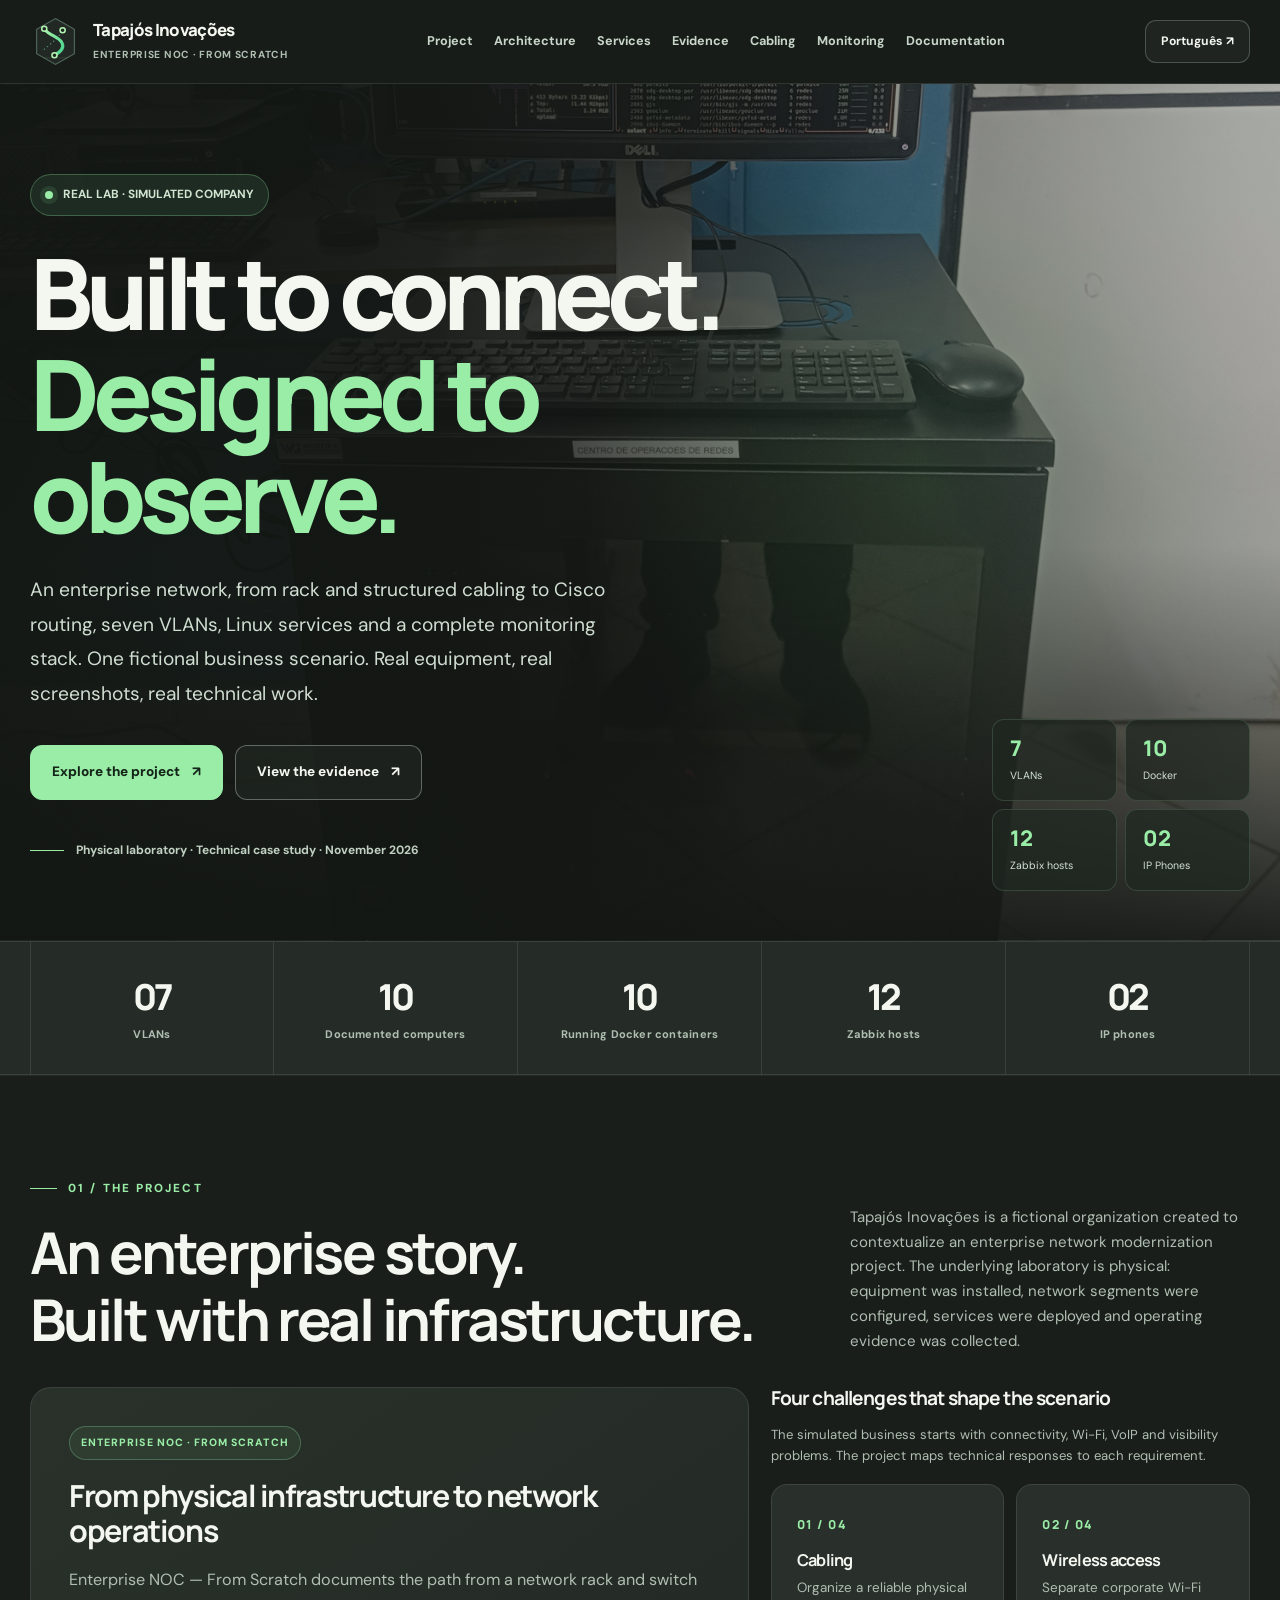
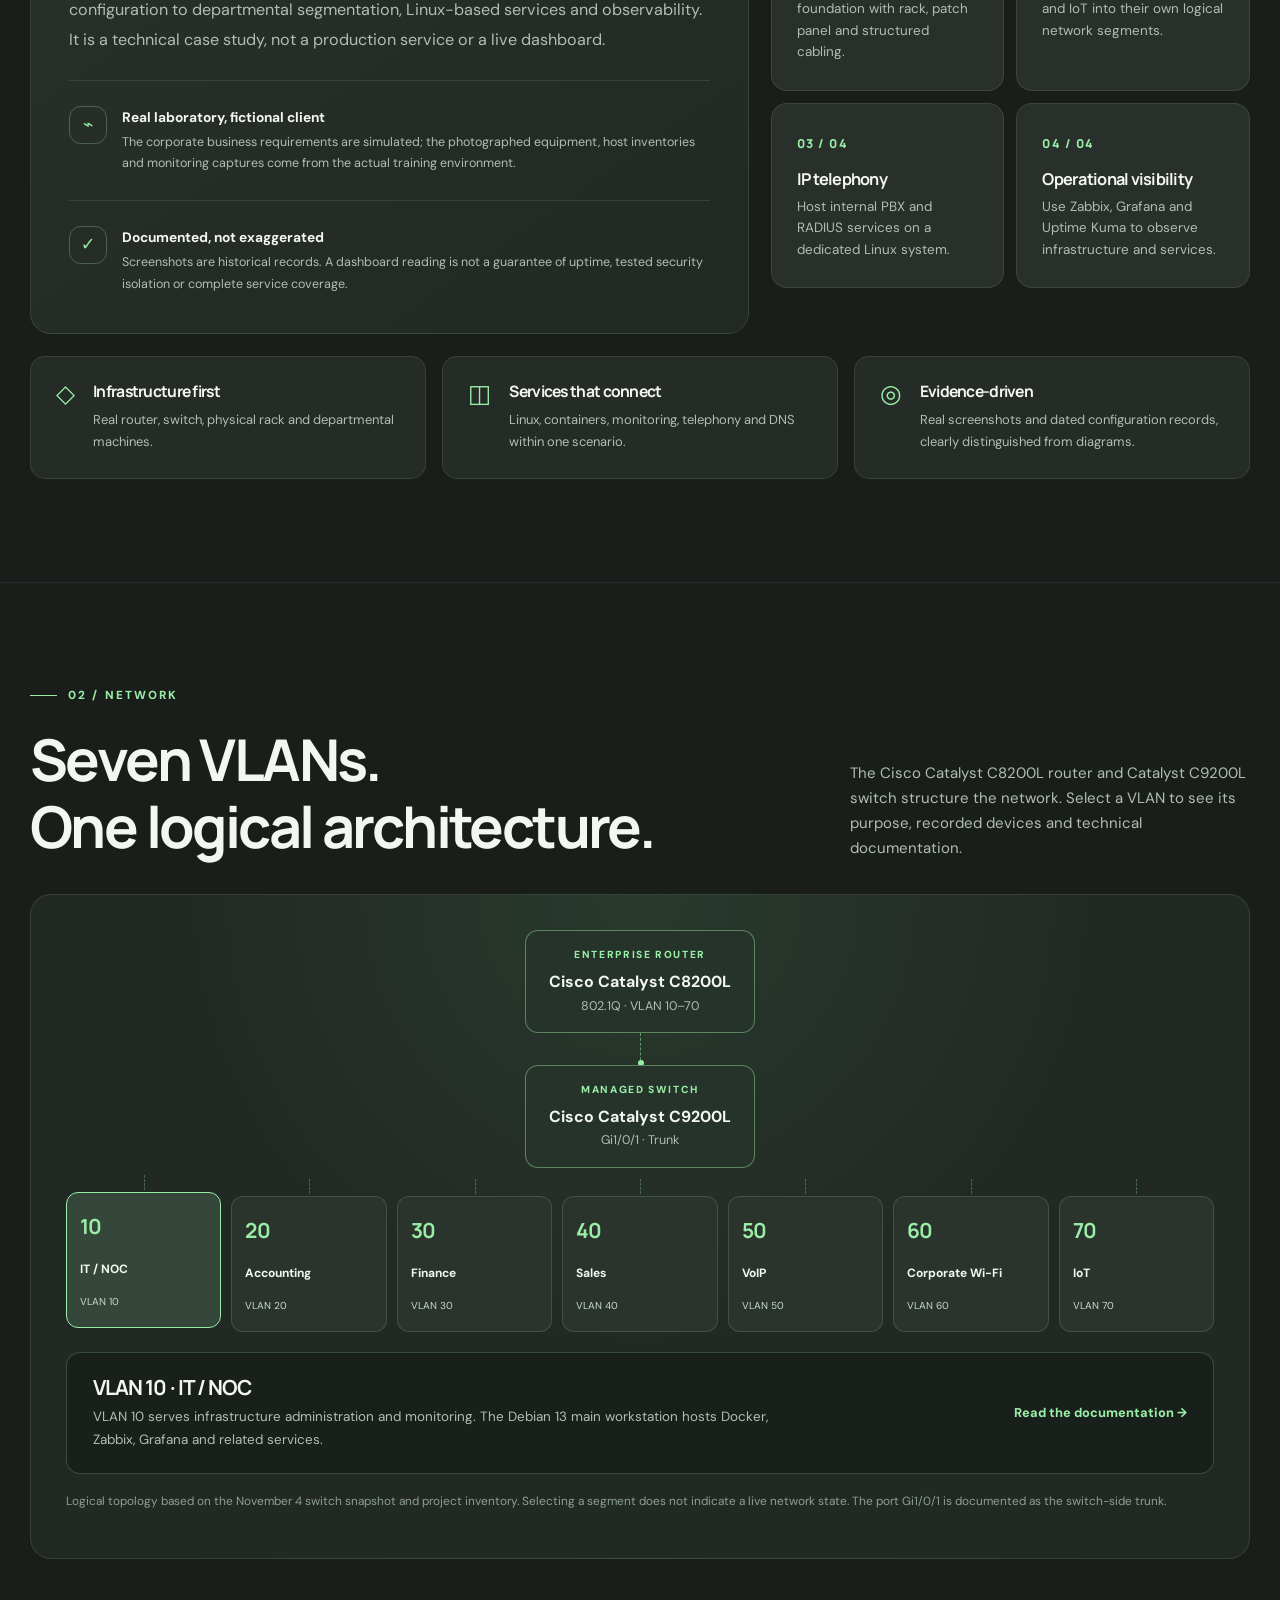
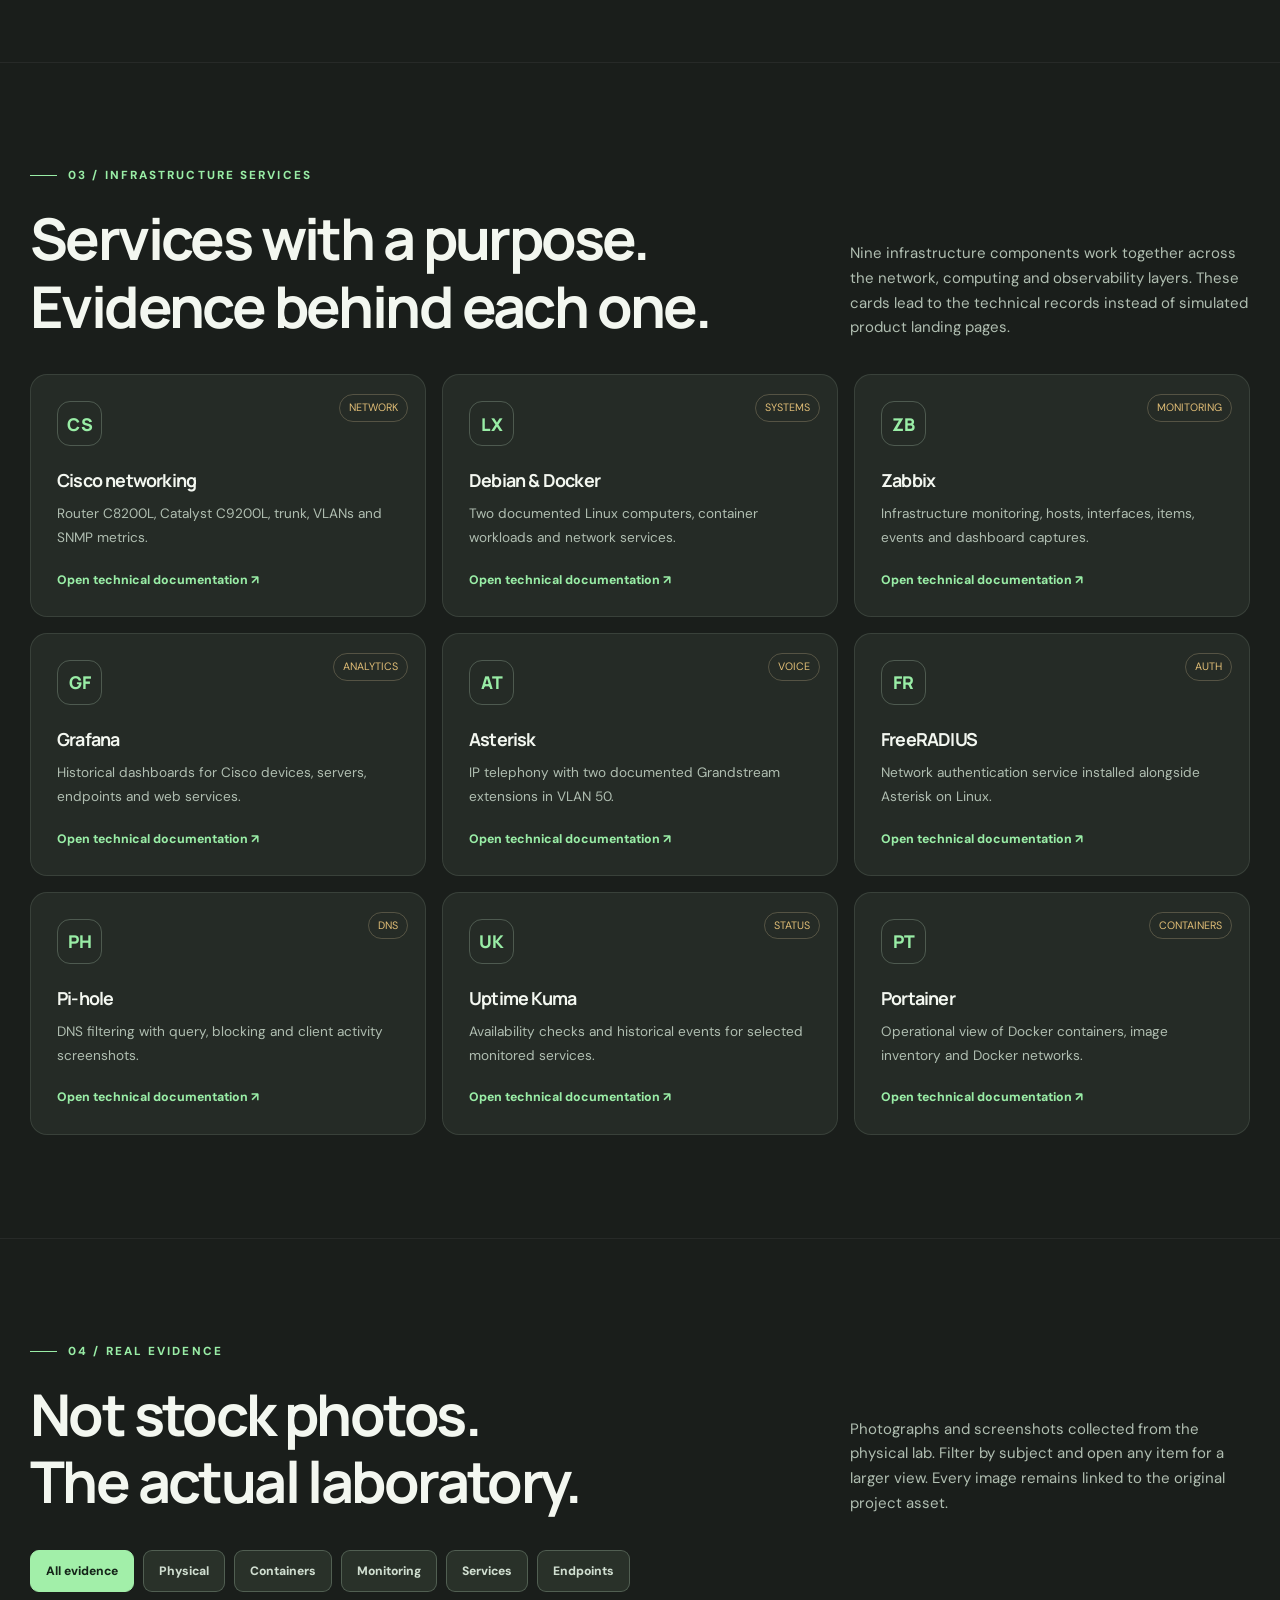
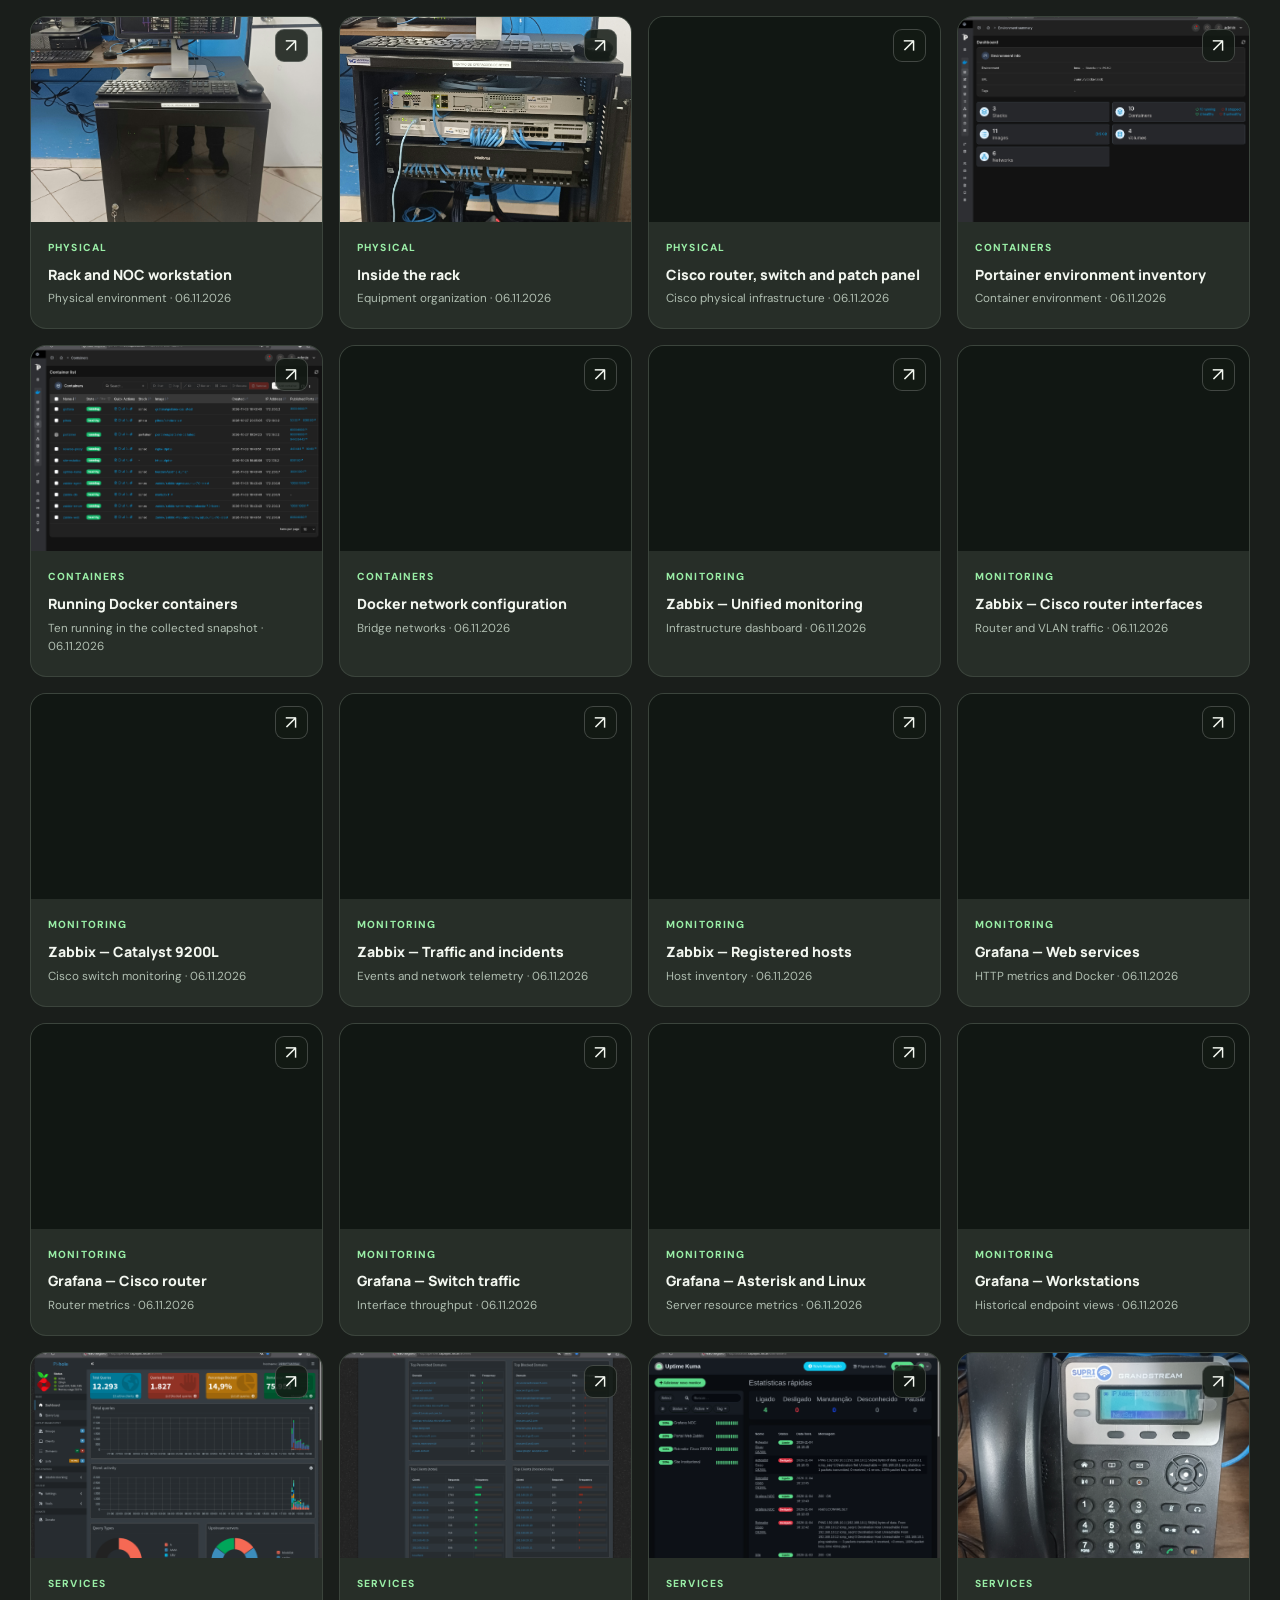
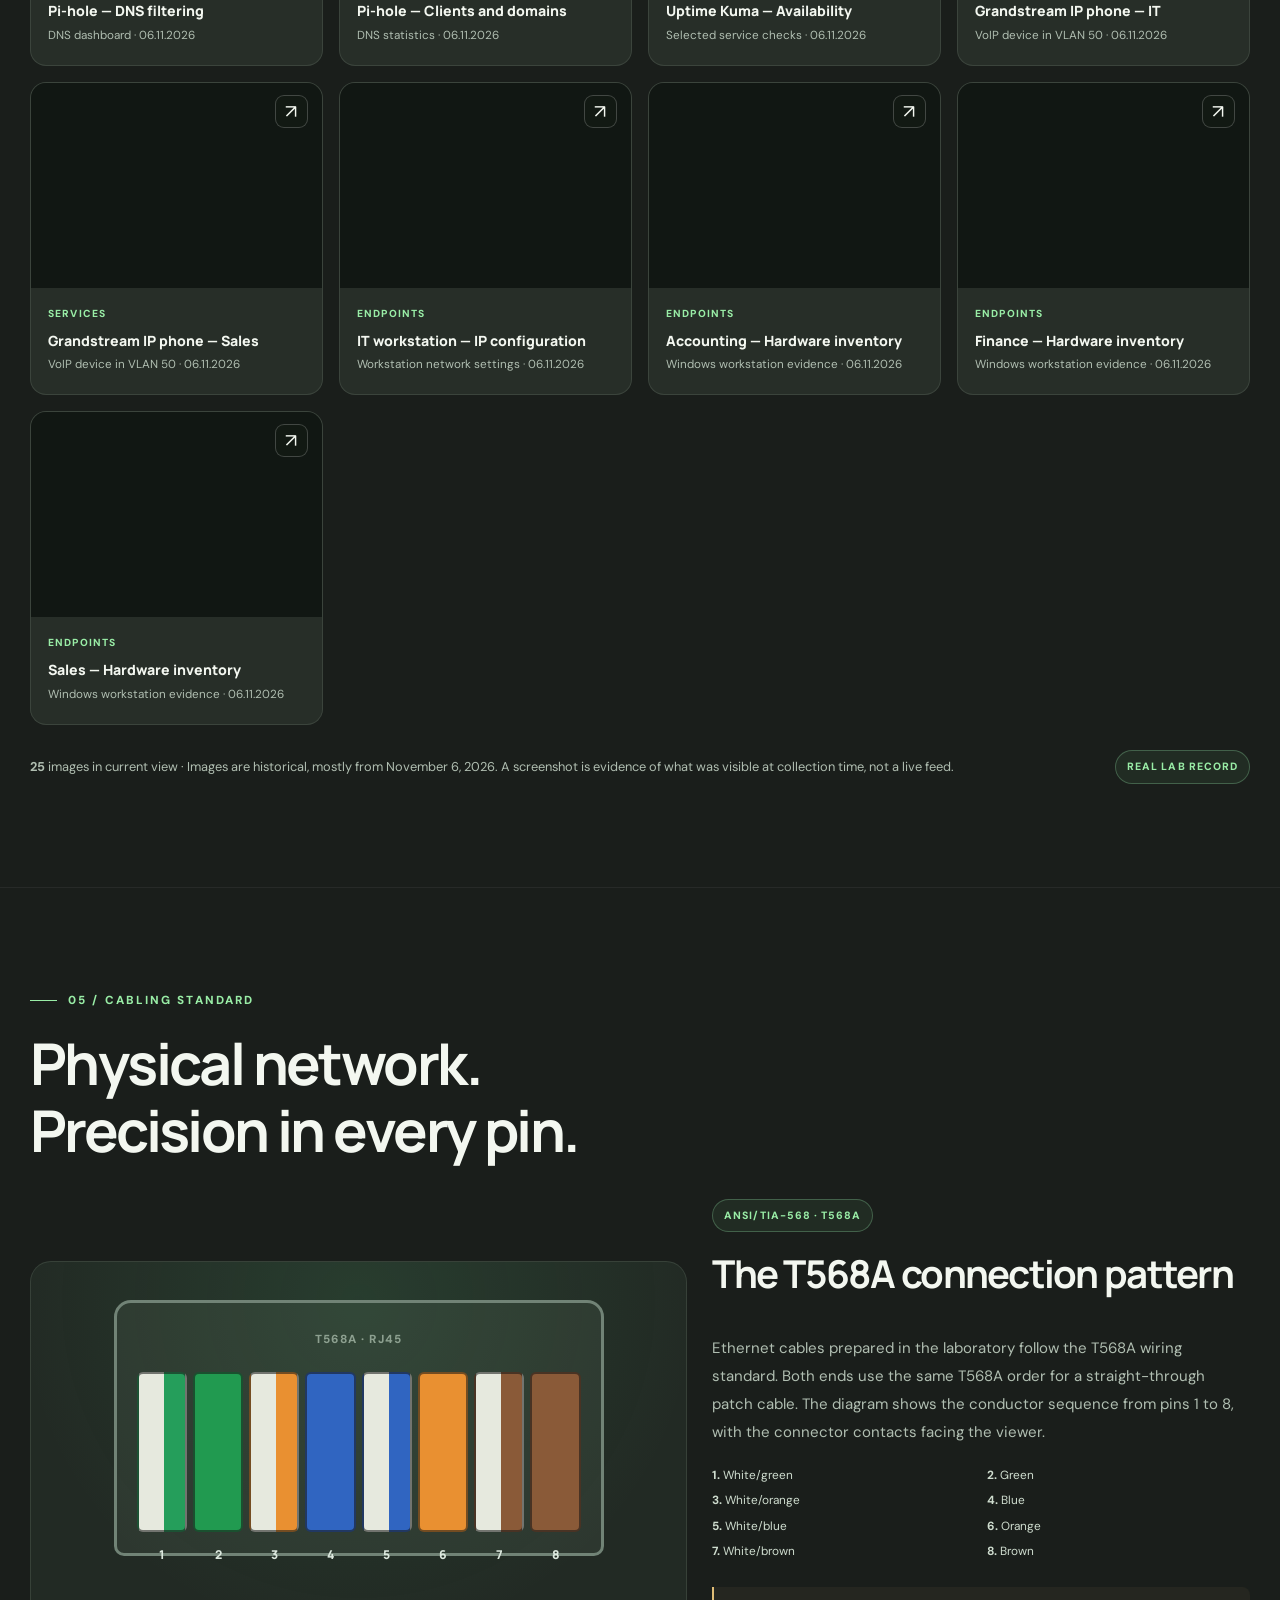
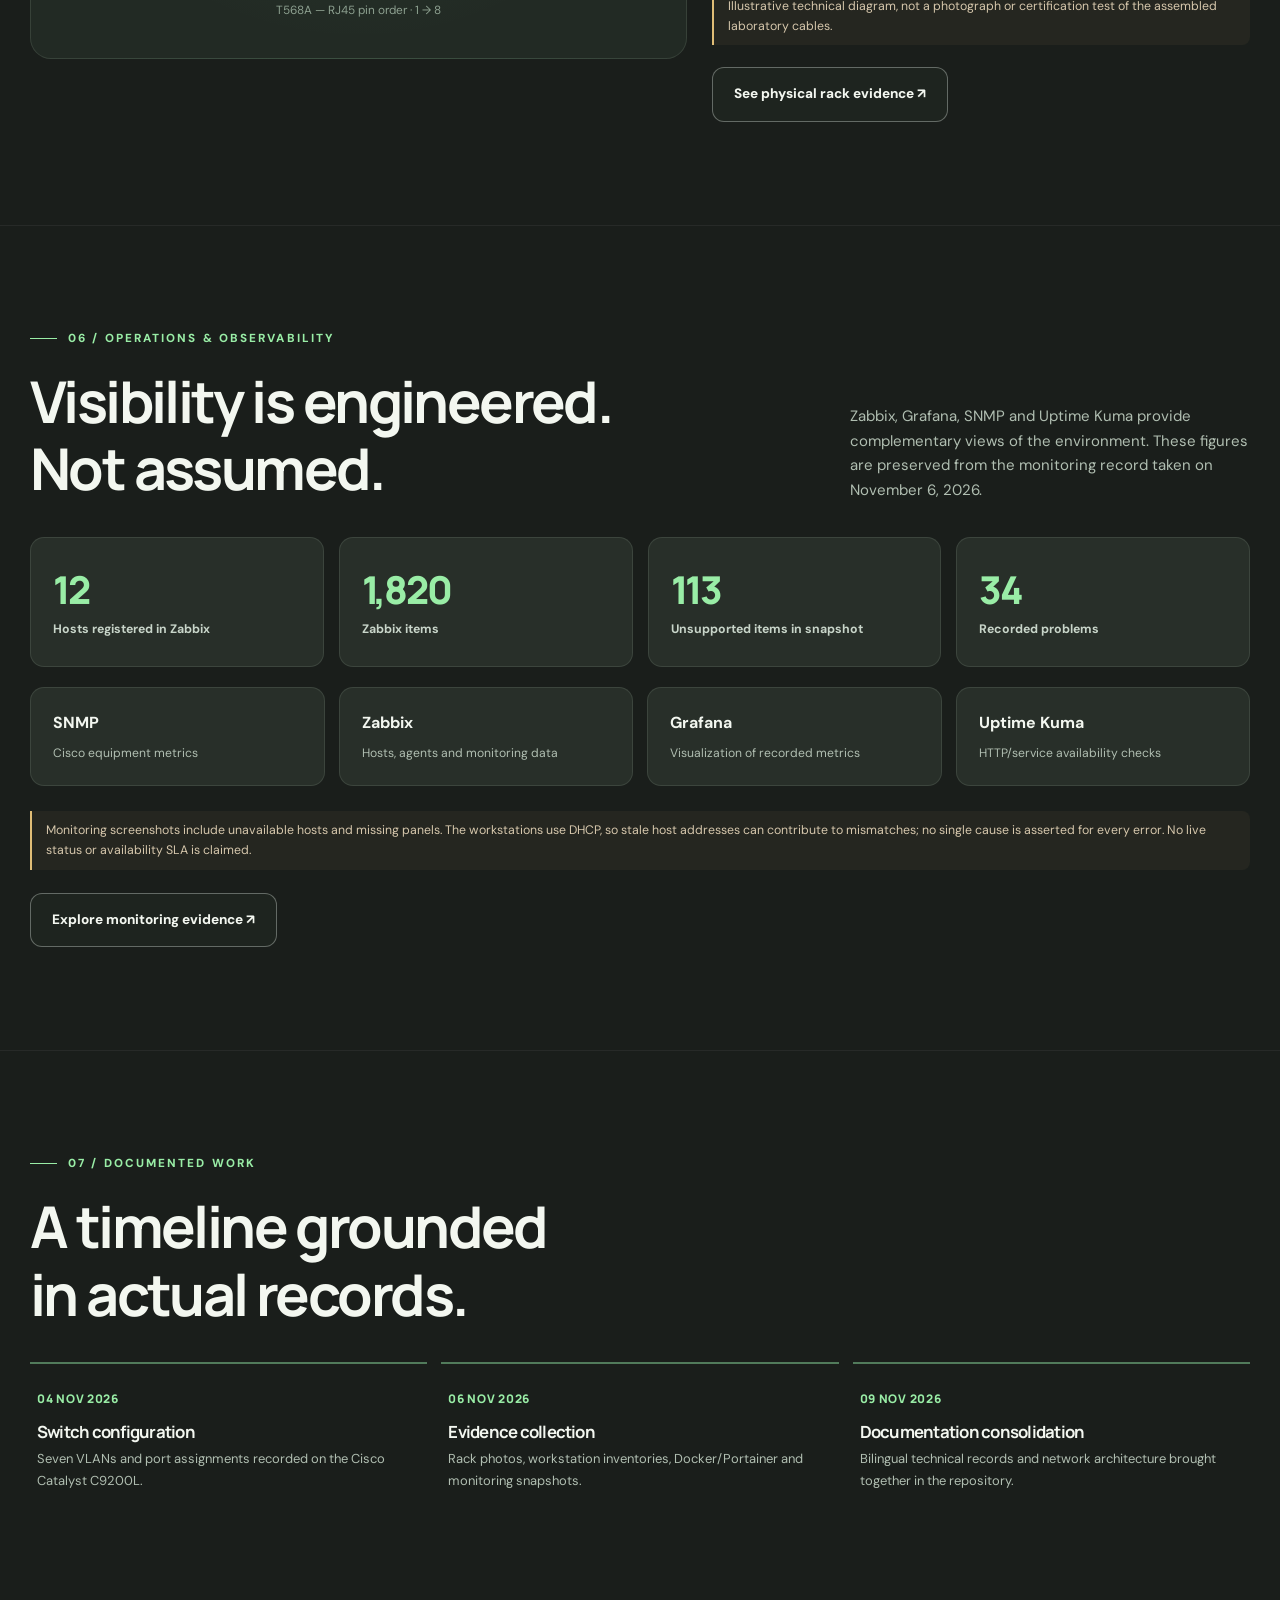
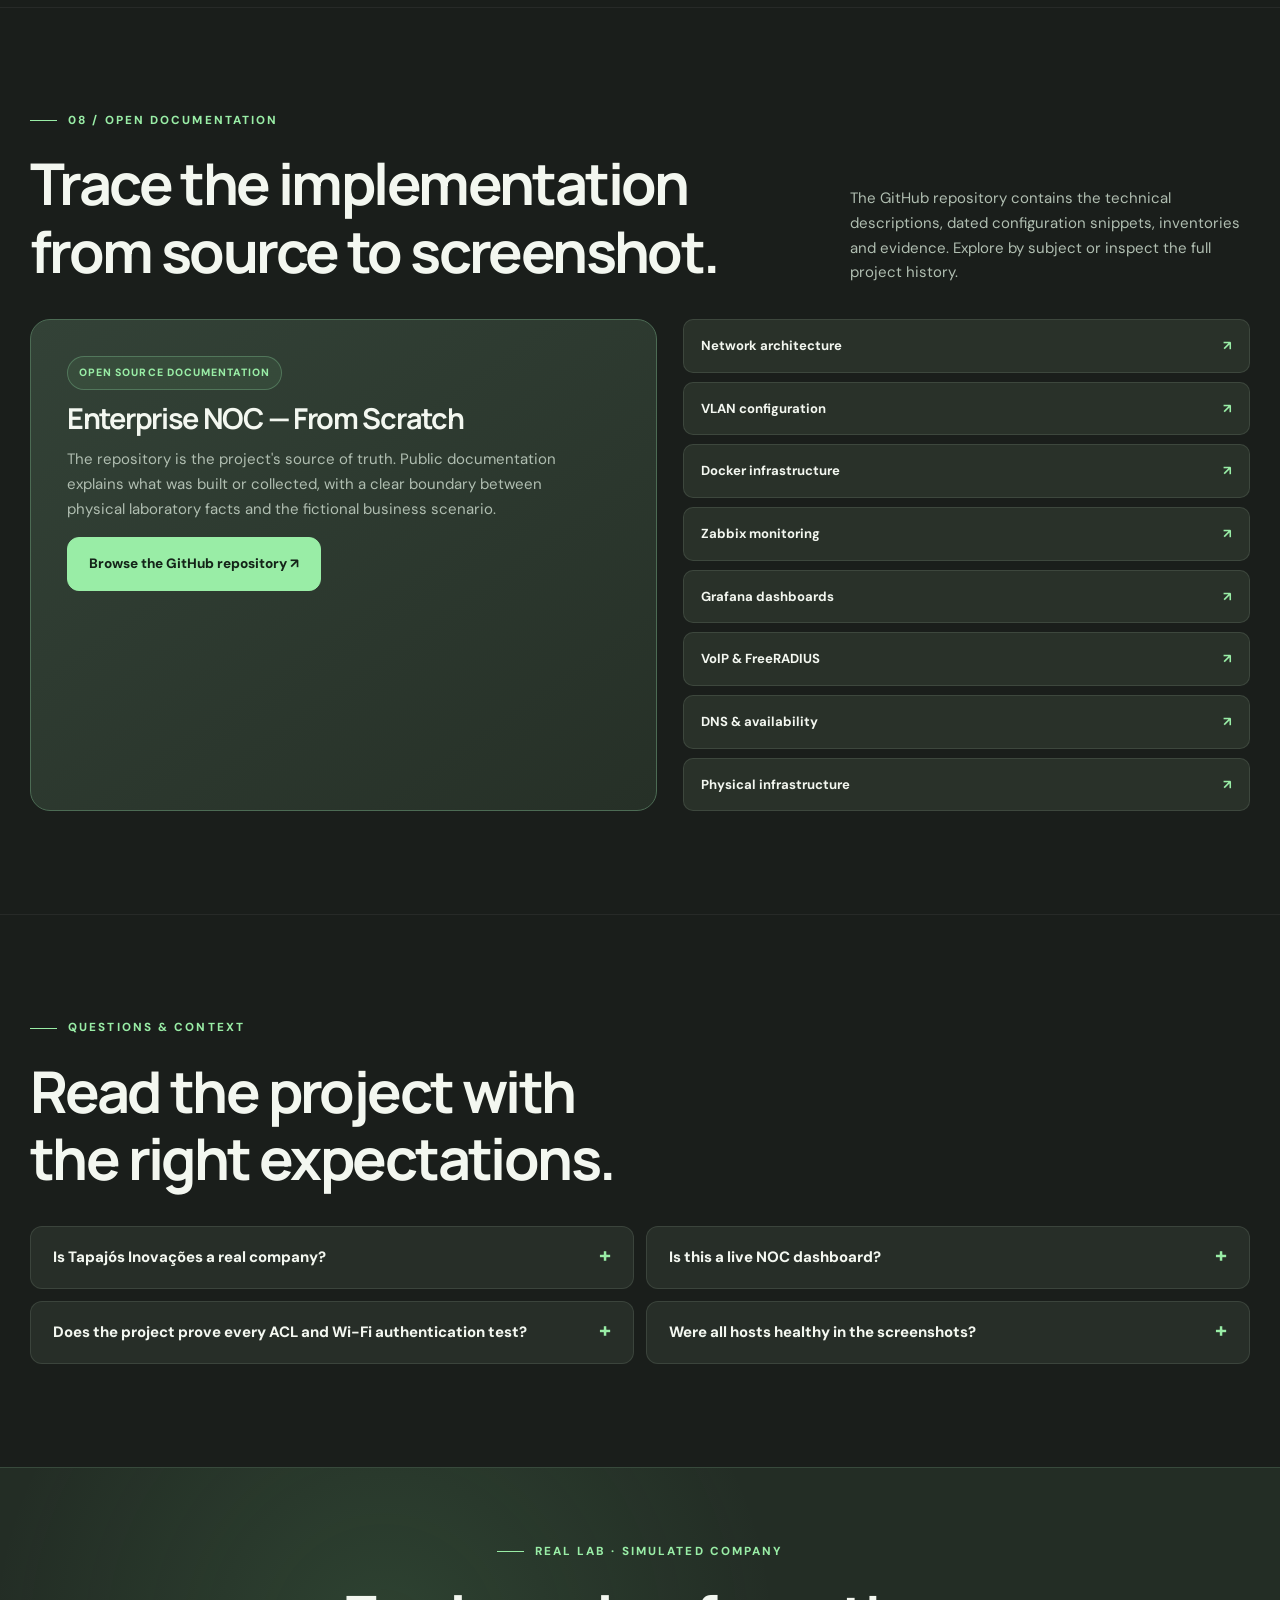
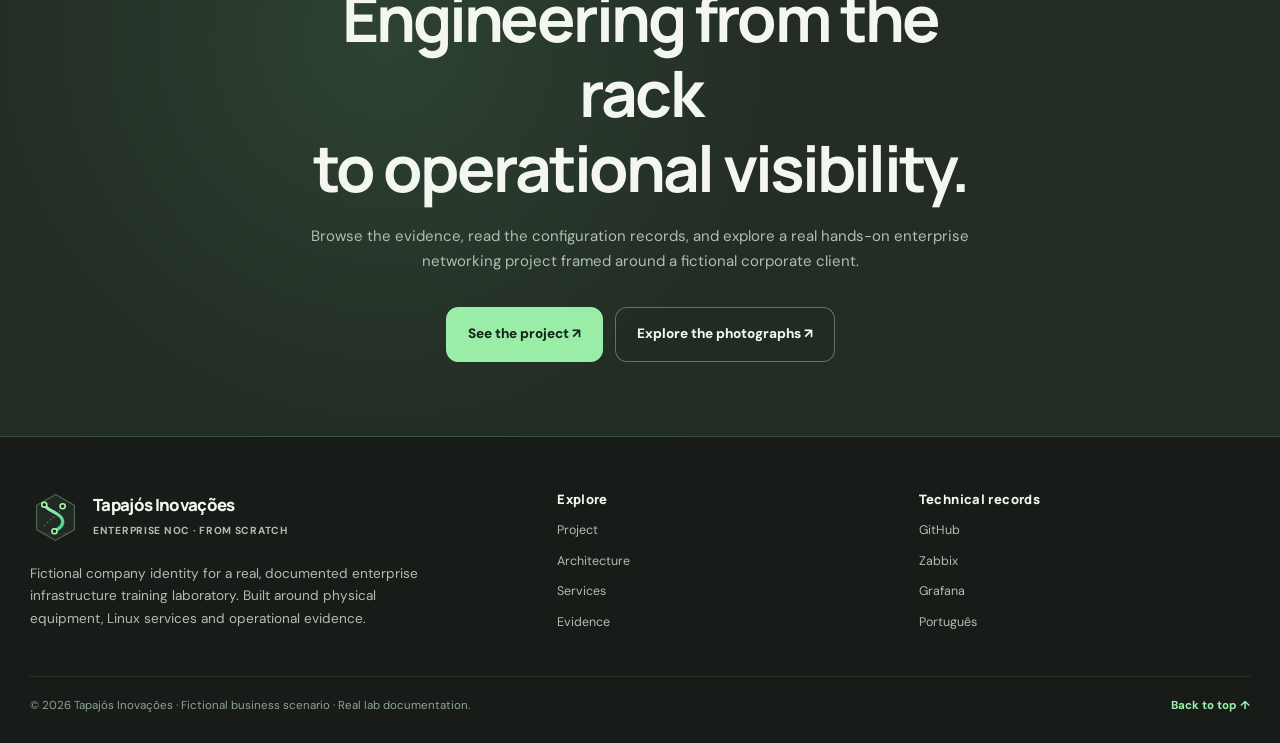
==== docs/index.html @ fc82172c "site: rebuild English and Portuguese enterprise NOC portals" ====
<!doctype html>
<html lang="en">
<head>
<meta charset="utf-8">
<meta name="viewport" content="width=device-width, initial-scale=1">
<meta name="theme-color" content="#1a1e1b">
<meta name="description" content="Explore a real physical enterprise networking laboratory through infrastructure photos, VLAN architecture, Linux services, Docker and Zabbix/Grafana dashboards.">
<meta property="og:type" content="website">
<meta property="og:title" content="Tapajós Inovações — Enterprise NOC | Infrastructure &amp; Observability">
<meta property="og:description" content="Explore a real physical enterprise networking laboratory through infrastructure photos, VLAN architecture, Linux services, Docker and Zabbix/Grafana dashboards.">
<meta property="og:image" content="https://kayo-willian.github.io/enterprise-noc-from-scratch/assets/images/physical/network-infrastructure-overview.jpg">
<meta property="og:url" content="https://kayo-willian.github.io/enterprise-noc-from-scratch/">
<link rel="canonical" href="https://kayo-willian.github.io/enterprise-noc-from-scratch/">
<link rel="alternate" hreflang="en" href="https://kayo-willian.github.io/enterprise-noc-from-scratch/">
<link rel="alternate" hreflang="pt-BR" href="https://kayo-willian.github.io/enterprise-noc-from-scratch/pt-BR/">
<link rel="icon" type="image/svg+xml" href="assets/brand/tapajos-favicon.svg">
<link rel="preload" as="image" href="assets/images/physical/network-infrastructure-overview.jpg">
<link rel="stylesheet" href="assets/css/site.css">
<script defer src="assets/js/site.js"></script>
<title>Tapajós Inovações — Enterprise NOC | Infrastructure &amp; Observability</title>
</head>
<body id="top">
<a class="show-on-focus" href="#main">Skip to content</a>
<div class="reading-line" aria-hidden="true"></div>
<header class="site-head">
 <div class="nav">
  <a href="#top" class="brand" aria-label="Tapajós Inovações — Enterprise NOC"><img width="51" height="51" src="assets/brand/tapajos-emblem.svg" alt=""><span><span class="brand-name">Tapajós Inovações</span><span class="brand-sub">Enterprise NOC · From Scratch</span></span></a>
  <nav id="primary-nav" class="nav-links" aria-label="Main navigation"><a href="#about">Project</a>
<a href="#architecture">Architecture</a>
<a href="#services">Services</a>
<a href="#evidence">Evidence</a>
<a href="#cabling">Cabling</a>
<a href="#monitoring">Monitoring</a>
<a href="#documentation">Documentation</a></nav>
  <div class="nav-right"><a class="lang-btn" lang="pt-BR" hreflang="pt-BR" href="pt-BR/index.html">Português ↗</a><button type="button" class="menu-btn" data-menu aria-controls="primary-nav" aria-expanded="false" aria-label="Open navigation">☰</button></div>
 </div>
</header>
<main id="main">
<section class="hero" id="home">
<div class="hero-image" aria-hidden="true"></div>
<div class="wrap hero-content"><div class="hero-copy">
 <span class="hero-flag"><b aria-hidden="true"></b>REAL LAB · SIMULATED COMPANY</span>
 <h1>Built to connect.<em>Designed to observe.</em></h1>
 <p>An enterprise network, from rack and structured cabling to Cisco routing, seven VLANs, Linux services and a complete monitoring stack. One fictional business scenario. Real equipment, real screenshots, real technical work.</p>
 <div class="actions"><a class="btn btn-main" href="#about">Explore the project <span aria-hidden="true">↗</span></a><a class="btn btn-outline" href="#evidence">View the evidence <span aria-hidden="true">↗</span></a></div>
 <div class="hero-foot"><i aria-hidden="true"></i>Physical laboratory · Technical case study · November 2026</div>
</div><aside class="hero-index" aria-label="SNAPSHOTS, NOT LIVE DATA"><div class="mini"><b>7</b><span>VLANs</span></div><div class="mini"><b>10</b><span>Docker</span></div><div class="mini"><b>12</b><span>Zabbix hosts</span></div><div class="mini"><b>02</b><span>IP Phones</span></div></aside></div>
</section>
<div class="stats"><div class="wrap stat-grid"><div class="stat"><strong>07</strong><span>VLANs</span></div><div class="stat"><strong>10</strong><span>Documented computers</span></div><div class="stat"><strong>10</strong><span>Running Docker containers</span></div><div class="stat"><strong>12</strong><span>Zabbix hosts</span></div><div class="stat"><strong>02</strong><span>IP phones</span></div></div></div>
<section class="section" id="about"><div class="wrap">
<div class="section-head reveal"><div><div class="kicker eyebrow">01 / THE PROJECT</div><h2>An enterprise story.<br>Built with real infrastructure.</h2></div><p>Tapajós Inovações is a fictional organization created to contextualize an enterprise network modernization project. The underlying laboratory is physical: equipment was installed, network segments were configured, services were deployed and operating evidence was collected.</p></div>
<div class="overview-grid"><div class="big-panel reveal"><div class="chip">ENTERPRISE NOC · FROM SCRATCH</div><h3 style="margin-top:18px">From physical infrastructure to network operations</h3><p>Enterprise NOC — From Scratch documents the path from a network rack and switch configuration to departmental segmentation, Linux-based services and observability. It is a technical case study, not a production service or a live dashboard.</p><div class="factline"><span class="icon-ring" aria-hidden="true">⌁</span><div><strong>Real laboratory, fictional client</strong><small>The corporate business requirements are simulated; the photographed equipment, host inventories and monitoring captures come from the actual training environment.</small></div></div><div class="factline"><span class="icon-ring" aria-hidden="true">✓</span><div><strong>Documented, not exaggerated</strong><small>Screenshots are historical records. A dashboard reading is not a guarantee of uptime, tested security isolation or complete service coverage.</small></div></div></div><div><h3 style="font-size:1.2rem;margin:0 0 14px">Four challenges that shape the scenario</h3><p style="font-size:.82rem;margin-bottom:17px">The simulated business starts with connectivity, Wi-Fi, VoIP and visibility problems. The project maps technical responses to each requirement.</p><div class="scenario"><article class="scenario-card"><span class="num">01 / 04</span><h4>Cabling</h4><p>Organize a reliable physical foundation with rack, patch panel and structured cabling.</p></article>
<article class="scenario-card"><span class="num">02 / 04</span><h4>Wireless access</h4><p>Separate corporate Wi-Fi and IoT into their own logical network segments.</p></article>
<article class="scenario-card"><span class="num">03 / 04</span><h4>IP telephony</h4><p>Host internal PBX and RADIUS services on a dedicated Linux system.</p></article>
<article class="scenario-card"><span class="num">04 / 04</span><h4>Operational visibility</h4><p>Use Zabbix, Grafana and Uptime Kuma to observe infrastructure and services.</p></article></div></div></div>
<div class="feature-rail"><article class="feature"><div class="glyph" aria-hidden="true">◇</div><div><h4>Infrastructure first</h4><p>Real router, switch, physical rack and departmental machines.</p></div></article>
<article class="feature"><div class="glyph" aria-hidden="true">◫</div><div><h4>Services that connect</h4><p>Linux, containers, monitoring, telephony and DNS within one scenario.</p></div></article>
<article class="feature"><div class="glyph" aria-hidden="true">◎</div><div><h4>Evidence-driven</h4><p>Real screenshots and dated configuration records, clearly distinguished from diagrams.</p></div></article></div>
</div></section>
<section class="section" id="architecture"><div class="wrap">
<div class="section-head reveal"><div><div class="kicker eyebrow">02 / NETWORK</div><h2>Seven VLANs.<br>One logical architecture.</h2></div><p>The Cisco Catalyst C8200L router and Catalyst C9200L switch structure the network. Select a VLAN to see its purpose, recorded devices and technical documentation.</p></div>
<div class="topology reveal"><div class="network-flow"><div class="network-node"><span class="node-type">ENTERPRISE ROUTER</span><strong>Cisco Catalyst C8200L</strong><small>802.1Q · VLAN 10–70</small></div><div class="flow-stem" aria-hidden="true"></div><div class="network-node"><span class="node-type">MANAGED SWITCH</span><strong>Cisco Catalyst C9200L</strong><small>Gi1/0/1 · Trunk</small></div></div>
<div class="vlan-grid" role="group" aria-label="VLAN selection"><button type="button" class="vlan" data-vlan="10" data-title="VLAN 10 · IT / NOC" data-description="VLAN 10 serves infrastructure administration and monitoring. The Debian 13 main workstation hosts Docker, Zabbix, Grafana and related services." data-url="https://github.com/kayo-willian/enterprise-noc-from-scratch/blob/main/docs/networking/vlans.md" data-link="Read the documentation →" aria-pressed="true"><b>10</b><span>IT / NOC</span><em>VLAN 10</em></button>
<button type="button" class="vlan" data-vlan="20" data-title="VLAN 20 · Accounting" data-description="VLAN 20 serves the Accounting department. Three Windows workstations are recorded in the November 6 inventory." data-url="https://github.com/kayo-willian/enterprise-noc-from-scratch/blob/main/docs/networking/vlans.md" data-link="Read the documentation →" aria-pressed="false"><b>20</b><span>Accounting</span><em>VLAN 20</em></button>
<button type="button" class="vlan" data-vlan="30" data-title="VLAN 30 · Finance" data-description="VLAN 30 serves Finance. The hardware inventory documents two Windows workstations in this segment." data-url="https://github.com/kayo-willian/enterprise-noc-from-scratch/blob/main/docs/networking/vlans.md" data-link="Read the documentation →" aria-pressed="false"><b>30</b><span>Finance</span><em>VLAN 30</em></button>
<button type="button" class="vlan" data-vlan="40" data-title="VLAN 40 · Sales" data-description="VLAN 40 serves Sales. The equipment inventory includes two Windows workstations." data-url="https://github.com/kayo-willian/enterprise-noc-from-scratch/blob/main/docs/networking/vlans.md" data-link="Read the documentation →" aria-pressed="false"><b>40</b><span>Sales</span><em>VLAN 40</em></button>
<button type="button" class="vlan" data-vlan="50" data-title="VLAN 50 · VoIP" data-description="VLAN 50 is the voice and authentication segment. It includes the Asterisk / FreeRADIUS Linux server and two Grandstream phones." data-url="https://github.com/kayo-willian/enterprise-noc-from-scratch/blob/main/docs/services/asterisk-freeradius.md" data-link="Read the documentation →" aria-pressed="false"><b>50</b><span>VoIP</span><em>VLAN 50</em></button>
<button type="button" class="vlan" data-vlan="60" data-title="VLAN 60 · Corporate Wi-Fi" data-description="VLAN 60 is dedicated to corporate wireless access through a TP-Link Archer AX53. The November 4 switch snapshot assigns Gi1/0/15 to VLAN 60." data-url="https://github.com/kayo-willian/enterprise-noc-from-scratch/blob/main/docs/networking/corporate-wifi-vlan60.md" data-link="Read the documentation →" aria-pressed="false"><b>60</b><span>Corporate Wi-Fi</span><em>VLAN 60</em></button>
<button type="button" class="vlan" data-vlan="70" data-title="VLAN 70 · IoT" data-description="VLAN 70 separates IoT connectivity. An Amazon Alexa connects over Wi-Fi to a dedicated Archer AX53, connected by Ethernet to the switch; Gi1/0/14 is assigned to VLAN 70." data-url="https://github.com/kayo-willian/enterprise-noc-from-scratch/blob/main/docs/networking/iot-vlan70.md" data-link="Read the documentation →" aria-pressed="false"><b>70</b><span>IoT</span><em>VLAN 70</em></button></div>
<div class="vlan-detail" data-vlan-detail aria-live="polite"><div><h3 data-vlan-title></h3><p data-vlan-description></p></div><a data-vlan-link href="#documentation" target="_blank" rel="noopener noreferrer">Read technical record →</a></div>
<p class="caption">Logical topology based on the November 4 switch snapshot and project inventory. Selecting a segment does not indicate a live network state. The port Gi1/0/1 is documented as the switch-side trunk.</p></div></div>
</section>
<section class="section" id="services"><div class="wrap">
<div class="section-head reveal"><div><div class="kicker eyebrow">03 / INFRASTRUCTURE SERVICES</div><h2>Services with a purpose.<br>Evidence behind each one.</h2></div><p>Nine infrastructure components work together across the network, computing and observability layers. These cards lead to the technical records instead of simulated product landing pages.</p></div>
<div class="services-grid"><article class="service reveal"><span class="tag">NETWORK</span><div class="service-mark" aria-hidden="true">CS</div><h3>Cisco networking</h3><p>Router C8200L, Catalyst C9200L, trunk, VLANs and SNMP metrics.</p><a href="https://github.com/kayo-willian/enterprise-noc-from-scratch/blob/main/docs/networking/switch-vlan-snapshot-2026-11-04.md" target="_blank" rel="noopener noreferrer">Open technical documentation ↗</a></article>
<article class="service reveal"><span class="tag">SYSTEMS</span><div class="service-mark" aria-hidden="true">LX</div><h3>Debian &amp; Docker</h3><p>Two documented Linux computers, container workloads and network services.</p><a href="https://github.com/kayo-willian/enterprise-noc-from-scratch/blob/main/docs/containers/docker-services.md" target="_blank" rel="noopener noreferrer">Open technical documentation ↗</a></article>
<article class="service reveal"><span class="tag">MONITORING</span><div class="service-mark" aria-hidden="true">ZB</div><h3>Zabbix</h3><p>Infrastructure monitoring, hosts, interfaces, items, events and dashboard captures.</p><a href="https://github.com/kayo-willian/enterprise-noc-from-scratch/blob/main/docs/monitoring/zabbix-monitoring.md" target="_blank" rel="noopener noreferrer">Open technical documentation ↗</a></article>
<article class="service reveal"><span class="tag">ANALYTICS</span><div class="service-mark" aria-hidden="true">GF</div><h3>Grafana</h3><p>Historical dashboards for Cisco devices, servers, endpoints and web services.</p><a href="https://github.com/kayo-willian/enterprise-noc-from-scratch/blob/main/docs/monitoring/grafana-monitoring.md" target="_blank" rel="noopener noreferrer">Open technical documentation ↗</a></article>
<article class="service reveal"><span class="tag">VOICE</span><div class="service-mark" aria-hidden="true">AT</div><h3>Asterisk</h3><p>IP telephony with two documented Grandstream extensions in VLAN 50.</p><a href="https://github.com/kayo-willian/enterprise-noc-from-scratch/blob/main/docs/services/asterisk-freeradius.md" target="_blank" rel="noopener noreferrer">Open technical documentation ↗</a></article>
<article class="service reveal"><span class="tag">AUTH</span><div class="service-mark" aria-hidden="true">FR</div><h3>FreeRADIUS</h3><p>Network authentication service installed alongside Asterisk on Linux.</p><a href="https://github.com/kayo-willian/enterprise-noc-from-scratch/blob/main/docs/services/asterisk-freeradius.md" target="_blank" rel="noopener noreferrer">Open technical documentation ↗</a></article>
<article class="service reveal"><span class="tag">DNS</span><div class="service-mark" aria-hidden="true">PH</div><h3>Pi-hole</h3><p>DNS filtering with query, blocking and client activity screenshots.</p><a href="https://github.com/kayo-willian/enterprise-noc-from-scratch/blob/main/docs/services/dns-and-availability.md" target="_blank" rel="noopener noreferrer">Open technical documentation ↗</a></article>
<article class="service reveal"><span class="tag">STATUS</span><div class="service-mark" aria-hidden="true">UK</div><h3>Uptime Kuma</h3><p>Availability checks and historical events for selected monitored services.</p><a href="https://github.com/kayo-willian/enterprise-noc-from-scratch/blob/main/docs/services/dns-and-availability.md" target="_blank" rel="noopener noreferrer">Open technical documentation ↗</a></article>
<article class="service reveal"><span class="tag">CONTAINERS</span><div class="service-mark" aria-hidden="true">PT</div><h3>Portainer</h3><p>Operational view of Docker containers, image inventory and Docker networks.</p><a href="https://github.com/kayo-willian/enterprise-noc-from-scratch/blob/main/docs/containers/docker-services.md" target="_blank" rel="noopener noreferrer">Open technical documentation ↗</a></article></div>
</div></section>
<section class="section" id="evidence"><div class="wrap">
<div class="section-head reveal"><div><div class="kicker eyebrow">04 / REAL EVIDENCE</div><h2>Not stock photos.<br>The actual laboratory.</h2></div><p>Photographs and screenshots collected from the physical lab. Filter by subject and open any item for a larger view. Every image remains linked to the original project asset.</p></div>
<div class="gallery-controls" role="group" aria-label="Photographs and screenshots collecte"><button class="filter" type="button" data-filter="all" aria-pressed="true">All evidence</button>
<button class="filter" type="button" data-filter="physical" aria-pressed="false">Physical</button>
<button class="filter" type="button" data-filter="docker" aria-pressed="false">Containers</button>
<button class="filter" type="button" data-filter="monitoring" aria-pressed="false">Monitoring</button>
<button class="filter" type="button" data-filter="services" aria-pressed="false">Services</button>
<button class="filter" type="button" data-filter="endpoints" aria-pressed="false">Endpoints</button></div>
<div class="gallery-grid"><button class="photo" type="button" data-category="physical" data-title="Rack and NOC workstation" data-note="Physical environment" aria-label="View: Rack and NOC workstation"><span class="photo-media"><img loading="lazy" decoding="async" src="assets/images/physical/network-infrastructure-overview.jpg" alt="Rack and NOC workstation" width="600" height="420"></span><span class="photo-info"><em>Physical</em><strong>Rack and NOC workstation</strong><small>Physical environment · 06.11.2026</small></span></button>
<button class="photo" type="button" data-category="physical" data-title="Inside the rack" data-note="Equipment organization" aria-label="View: Inside the rack"><span class="photo-media"><img loading="lazy" decoding="async" src="assets/images/physical/network-rack-interior.jpg" alt="Inside the rack" width="600" height="420"></span><span class="photo-info"><em>Physical</em><strong>Inside the rack</strong><small>Equipment organization · 06.11.2026</small></span></button>
<button class="photo" type="button" data-category="physical" data-title="Cisco router, switch and patch panel" data-note="Cisco physical infrastructure" aria-label="View: Cisco router, switch and patch panel"><span class="photo-media"><img loading="lazy" decoding="async" src="assets/images/physical/cisco-router-switch-patch-panel.jpg" alt="Cisco router, switch and patch panel" width="600" height="420"></span><span class="photo-info"><em>Physical</em><strong>Cisco router, switch and patch panel</strong><small>Cisco physical infrastructure · 06.11.2026</small></span></button>
<button class="photo" type="button" data-category="docker" data-title="Portainer environment inventory" data-note="Container environment" aria-label="View: Portainer environment inventory"><span class="photo-media"><img loading="lazy" decoding="async" src="assets/images/docker/portainer-environment-summary.png" alt="Portainer environment inventory" width="600" height="420"></span><span class="photo-info"><em>Containers</em><strong>Portainer environment inventory</strong><small>Container environment · 06.11.2026</small></span></button>
<button class="photo" type="button" data-category="docker" data-title="Running Docker containers" data-note="Ten running in the collected snapshot" aria-label="View: Running Docker containers"><span class="photo-media"><img loading="lazy" decoding="async" src="assets/images/docker/portainer-running-containers.png" alt="Running Docker containers" width="600" height="420"></span><span class="photo-info"><em>Containers</em><strong>Running Docker containers</strong><small>Ten running in the collected snapshot · 06.11.2026</small></span></button>
<button class="photo" type="button" data-category="docker" data-title="Docker network configuration" data-note="Bridge networks" aria-label="View: Docker network configuration"><span class="photo-media"><img loading="lazy" decoding="async" src="assets/images/docker/portainer-docker-networks.png" alt="Docker network configuration" width="600" height="420"></span><span class="photo-info"><em>Containers</em><strong>Docker network configuration</strong><small>Bridge networks · 06.11.2026</small></span></button>
<button class="photo" type="button" data-category="monitoring" data-title="Zabbix — Unified monitoring" data-note="Infrastructure dashboard" aria-label="View: Zabbix — Unified monitoring"><span class="photo-media"><img loading="lazy" decoding="async" src="assets/images/monitoring/zabbix/zabbix_dashboard1.png" alt="Zabbix — Unified monitoring" width="600" height="420"></span><span class="photo-info"><em>Monitoring</em><strong>Zabbix — Unified monitoring</strong><small>Infrastructure dashboard · 06.11.2026</small></span></button>
<button class="photo" type="button" data-category="monitoring" data-title="Zabbix — Cisco router interfaces" data-note="Router and VLAN traffic" aria-label="View: Zabbix — Cisco router interfaces"><span class="photo-media"><img loading="lazy" decoding="async" src="assets/images/monitoring/zabbix/zabbix_dashboard2.png" alt="Zabbix — Cisco router interfaces" width="600" height="420"></span><span class="photo-info"><em>Monitoring</em><strong>Zabbix — Cisco router interfaces</strong><small>Router and VLAN traffic · 06.11.2026</small></span></button>
<button class="photo" type="button" data-category="monitoring" data-title="Zabbix — Catalyst 9200L" data-note="Cisco switch monitoring" aria-label="View: Zabbix — Catalyst 9200L"><span class="photo-media"><img loading="lazy" decoding="async" src="assets/images/monitoring/zabbix/zabbix_dashboard3.png" alt="Zabbix — Catalyst 9200L" width="600" height="420"></span><span class="photo-info"><em>Monitoring</em><strong>Zabbix — Catalyst 9200L</strong><small>Cisco switch monitoring · 06.11.2026</small></span></button>
<button class="photo" type="button" data-category="monitoring" data-title="Zabbix — Traffic and incidents" data-note="Events and network telemetry" aria-label="View: Zabbix — Traffic and incidents"><span class="photo-media"><img loading="lazy" decoding="async" src="assets/images/monitoring/zabbix/zabbix_dashboard4.png" alt="Zabbix — Traffic and incidents" width="600" height="420"></span><span class="photo-info"><em>Monitoring</em><strong>Zabbix — Traffic and incidents</strong><small>Events and network telemetry · 06.11.2026</small></span></button>
<button class="photo" type="button" data-category="monitoring" data-title="Zabbix — Registered hosts" data-note="Host inventory" aria-label="View: Zabbix — Registered hosts"><span class="photo-media"><img loading="lazy" decoding="async" src="assets/images/monitoring/zabbix/zabbix_hosts.png" alt="Zabbix — Registered hosts" width="600" height="420"></span><span class="photo-info"><em>Monitoring</em><strong>Zabbix — Registered hosts</strong><small>Host inventory · 06.11.2026</small></span></button>
<button class="photo" type="button" data-category="monitoring" data-title="Grafana — Web services" data-note="HTTP metrics and Docker" aria-label="View: Grafana — Web services"><span class="photo-media"><img loading="lazy" decoding="async" src="assets/images/monitoring/grafana/grafana_dashboard_web_containers.png" alt="Grafana — Web services" width="600" height="420"></span><span class="photo-info"><em>Monitoring</em><strong>Grafana — Web services</strong><small>HTTP metrics and Docker · 06.11.2026</small></span></button>
<button class="photo" type="button" data-category="monitoring" data-title="Grafana — Cisco router" data-note="Router metrics" aria-label="View: Grafana — Cisco router"><span class="photo-media"><img loading="lazy" decoding="async" src="assets/images/monitoring/grafana/grafana_dashboard_router1.png" alt="Grafana — Cisco router" width="600" height="420"></span><span class="photo-info"><em>Monitoring</em><strong>Grafana — Cisco router</strong><small>Router metrics · 06.11.2026</small></span></button>
<button class="photo" type="button" data-category="monitoring" data-title="Grafana — Switch traffic" data-note="Interface throughput" aria-label="View: Grafana — Switch traffic"><span class="photo-media"><img loading="lazy" decoding="async" src="assets/images/monitoring/grafana/grafana_dashboard_switch2.png" alt="Grafana — Switch traffic" width="600" height="420"></span><span class="photo-info"><em>Monitoring</em><strong>Grafana — Switch traffic</strong><small>Interface throughput · 06.11.2026</small></span></button>
<button class="photo" type="button" data-category="monitoring" data-title="Grafana — Asterisk and Linux" data-note="Server resource metrics" aria-label="View: Grafana — Asterisk and Linux"><span class="photo-media"><img loading="lazy" decoding="async" src="assets/images/monitoring/grafana/grafana_dashboard_asterisk.png" alt="Grafana — Asterisk and Linux" width="600" height="420"></span><span class="photo-info"><em>Monitoring</em><strong>Grafana — Asterisk and Linux</strong><small>Server resource metrics · 06.11.2026</small></span></button>
<button class="photo" type="button" data-category="monitoring" data-title="Grafana — Workstations" data-note="Historical endpoint views" aria-label="View: Grafana — Workstations"><span class="photo-media"><img loading="lazy" decoding="async" src="assets/images/monitoring/grafana/grafana_dashboard_pcs1.png" alt="Grafana — Workstations" width="600" height="420"></span><span class="photo-info"><em>Monitoring</em><strong>Grafana — Workstations</strong><small>Historical endpoint views · 06.11.2026</small></span></button>
<button class="photo" type="button" data-category="services" data-title="Pi-hole — DNS filtering" data-note="DNS dashboard" aria-label="View: Pi-hole — DNS filtering"><span class="photo-media"><img loading="lazy" decoding="async" src="assets/images/services/pihole_dashboard.png" alt="Pi-hole — DNS filtering" width="600" height="420"></span><span class="photo-info"><em>Services</em><strong>Pi-hole — DNS filtering</strong><small>DNS dashboard · 06.11.2026</small></span></button>
<button class="photo" type="button" data-category="services" data-title="Pi-hole — Clients and domains" data-note="DNS statistics" aria-label="View: Pi-hole — Clients and domains"><span class="photo-media"><img loading="lazy" decoding="async" src="assets/images/services/pihole_dashboard_tops.png" alt="Pi-hole — Clients and domains" width="600" height="420"></span><span class="photo-info"><em>Services</em><strong>Pi-hole — Clients and domains</strong><small>DNS statistics · 06.11.2026</small></span></button>
<button class="photo" type="button" data-category="services" data-title="Uptime Kuma — Availability" data-note="Selected service checks" aria-label="View: Uptime Kuma — Availability"><span class="photo-media"><img loading="lazy" decoding="async" src="assets/images/services/UpTimeKuma.png" alt="Uptime Kuma — Availability" width="600" height="420"></span><span class="photo-info"><em>Services</em><strong>Uptime Kuma — Availability</strong><small>Selected service checks · 06.11.2026</small></span></button>
<button class="photo" type="button" data-category="services" data-title="Grandstream IP phone — IT" data-note="VoIP device in VLAN 50" aria-label="View: Grandstream IP phone — IT"><span class="photo-media"><img loading="lazy" decoding="async" src="assets/images/voip/20261106_182149.jpg" alt="Grandstream IP phone — IT" width="600" height="420"></span><span class="photo-info"><em>Services</em><strong>Grandstream IP phone — IT</strong><small>VoIP device in VLAN 50 · 06.11.2026</small></span></button>
<button class="photo" type="button" data-category="services" data-title="Grandstream IP phone — Sales" data-note="VoIP device in VLAN 50" aria-label="View: Grandstream IP phone — Sales"><span class="photo-media"><img loading="lazy" decoding="async" src="assets/images/voip/20261106_182236.jpg" alt="Grandstream IP phone — Sales" width="600" height="420"></span><span class="photo-info"><em>Services</em><strong>Grandstream IP phone — Sales</strong><small>VoIP device in VLAN 50 · 06.11.2026</small></span></button>
<button class="photo" type="button" data-category="endpoints" data-title="IT workstation — IP configuration" data-note="Workstation network settings" aria-label="View: IT workstation — IP configuration"><span class="photo-media"><img loading="lazy" decoding="async" src="assets/images/endpoints/it-02-network.jpg" alt="IT workstation — IP configuration" width="600" height="420"></span><span class="photo-info"><em>Endpoints</em><strong>IT workstation — IP configuration</strong><small>Workstation network settings · 06.11.2026</small></span></button>
<button class="photo" type="button" data-category="endpoints" data-title="Accounting — Hardware inventory" data-note="Windows workstation evidence" aria-label="View: Accounting — Hardware inventory"><span class="photo-media"><img loading="lazy" decoding="async" src="assets/images/endpoints/accounting-02-hardware.png" alt="Accounting — Hardware inventory" width="600" height="420"></span><span class="photo-info"><em>Endpoints</em><strong>Accounting — Hardware inventory</strong><small>Windows workstation evidence · 06.11.2026</small></span></button>
<button class="photo" type="button" data-category="endpoints" data-title="Finance — Hardware inventory" data-note="Windows workstation evidence" aria-label="View: Finance — Hardware inventory"><span class="photo-media"><img loading="lazy" decoding="async" src="assets/images/endpoints/finance-01-hardware.png" alt="Finance — Hardware inventory" width="600" height="420"></span><span class="photo-info"><em>Endpoints</em><strong>Finance — Hardware inventory</strong><small>Windows workstation evidence · 06.11.2026</small></span></button>
<button class="photo" type="button" data-category="endpoints" data-title="Sales — Hardware inventory" data-note="Windows workstation evidence" aria-label="View: Sales — Hardware inventory"><span class="photo-media"><img loading="lazy" decoding="async" src="assets/images/endpoints/sales-01-hardware.png" alt="Sales — Hardware inventory" width="600" height="420"></span><span class="photo-info"><em>Endpoints</em><strong>Sales — Hardware inventory</strong><small>Windows workstation evidence · 06.11.2026</small></span></button></div>
<div class="gallery-bottom"><p><b data-count>25</b> images in current view · Images are historical, mostly from November 6, 2026. A screenshot is evidence of what was visible at collection time, not a live feed.</p><span class="chip">REAL LAB RECORD</span></div>
</div></section>
<section class="section" id="cabling"><div class="wrap">
<div class="section-head reveal"><div><div class="kicker eyebrow">05 / CABLING STANDARD</div><h2>Physical network.<br>Precision in every pin.</h2></div></div>
<div class="cable-layout"><div class="cable-art reveal"><div class="rj45-shell"><div class="pin-grid" role="img" aria-label="T568A — RJ45 pin order"><div class="wire wg"><span>1</span></div><div class="wire g"><span>2</span></div><div class="wire wo"><span>3</span></div><div class="wire b"><span>4</span></div><div class="wire wb"><span>5</span></div><div class="wire o"><span>6</span></div><div class="wire wbr"><span>7</span></div><div class="wire br"><span>8</span></div></div></div><p class="caption" style="text-align:center;margin:45px 0 0">T568A — RJ45 pin order · 1 → 8</p></div>
<div class="cable-copy reveal"><span class="chip">ANSI/TIA-568 · T568A</span><h3 style="margin-top:20px">The T568A connection pattern</h3><p>Ethernet cables prepared in the laboratory follow the T568A wiring standard. Both ends use the same T568A order for a straight-through patch cable. The diagram shows the conductor sequence from pins 1 to 8, with the connector contacts facing the viewer.</p><ol class="wire-legend"><li><b>1.</b> White/green</li>
<li><b>2.</b> Green</li>
<li><b>3.</b> White/orange</li>
<li><b>4.</b> Blue</li>
<li><b>5.</b> White/blue</li>
<li><b>6.</b> Orange</li>
<li><b>7.</b> White/brown</li>
<li><b>8.</b> Brown</li></ol><span class="caution">Illustrative technical diagram, not a photograph or certification test of the assembled laboratory cables.</span><div style="margin-top:22px"><a class="btn btn-outline" href="https://github.com/kayo-willian/enterprise-noc-from-scratch/blob/main/docs/evidence/physical-infrastructure.md" target="_blank" rel="noopener noreferrer">See physical rack evidence ↗</a></div></div></div>
</div></section>
<section class="section" id="monitoring"><div class="wrap">
<div class="section-head reveal"><div><div class="kicker eyebrow">06 / OPERATIONS &amp; OBSERVABILITY</div><h2>Visibility is engineered.<br>Not assumed.</h2></div><p>Zabbix, Grafana, SNMP and Uptime Kuma provide complementary views of the environment. These figures are preserved from the monitoring record taken on November 6, 2026.</p></div>
<div class="metrics-band"><div class="metric-box"><strong>12</strong><span>Hosts registered in Zabbix</span></div><div class="metric-box"><strong>1,820</strong><span>Zabbix items</span></div><div class="metric-box"><strong>113</strong><span>Unsupported items in snapshot</span></div><div class="metric-box"><strong>34</strong><span>Recorded problems</span></div></div>
<div class="monitor-flow"><div class="monitor-chip"><b>SNMP</b><small>Cisco equipment metrics</small></div>
<div class="monitor-chip"><b>Zabbix</b><small>Hosts, agents and monitoring data</small></div>
<div class="monitor-chip"><b>Grafana</b><small>Visualization of recorded metrics</small></div>
<div class="monitor-chip"><b>Uptime Kuma</b><small>HTTP/service availability checks</small></div></div>
<div class="caution" style="margin-top:25px">Monitoring screenshots include unavailable hosts and missing panels. The workstations use DHCP, so stale host addresses can contribute to mismatches; no single cause is asserted for every error. No live status or availability SLA is claimed.</div>
<div style="margin-top:23px"><a class="btn btn-outline" href="https://github.com/kayo-willian/enterprise-noc-from-scratch/blob/main/docs/monitoring/zabbix-monitoring.md" target="_blank" rel="noopener noreferrer">Explore monitoring evidence ↗</a></div>
</div></section>
<section class="section" id="timeline"><div class="wrap"><div class="section-head"><div><div class="kicker eyebrow">07 / DOCUMENTED WORK</div><h2>A timeline grounded<br>in actual records.</h2></div></div><div class="timeline"><div class="timeline-item"><time>04 NOV 2026</time><h4>Switch configuration</h4><p>Seven VLANs and port assignments recorded on the Cisco Catalyst C9200L.</p></div>
<div class="timeline-item"><time>06 NOV 2026</time><h4>Evidence collection</h4><p>Rack photos, workstation inventories, Docker/Portainer and monitoring snapshots.</p></div>
<div class="timeline-item"><time>09 NOV 2026</time><h4>Documentation consolidation</h4><p>Bilingual technical records and network architecture brought together in the repository.</p></div></div></div></section>
<section class="section" id="documentation"><div class="wrap"><div class="section-head"><div><div class="kicker eyebrow">08 / OPEN DOCUMENTATION</div><h2>Trace the implementation<br>from source to screenshot.</h2></div><p>The GitHub repository contains the technical descriptions, dated configuration snippets, inventories and evidence. Explore by subject or inspect the full project history.</p></div>
<div class="docs-layout"><div class="docs-primary"><span class="chip">OPEN SOURCE DOCUMENTATION</span><h3>Enterprise NOC — From Scratch</h3><p>The repository is the project's source of truth. Public documentation explains what was built or collected, with a clear boundary between physical laboratory facts and the fictional business scenario.</p><a class="btn btn-main" href="https://github.com/kayo-willian/enterprise-noc-from-scratch" target="_blank" rel="noopener noreferrer">Browse the GitHub repository ↗</a></div><div class="docs-list"><a class="docs-link" href="https://github.com/kayo-willian/enterprise-noc-from-scratch/blob/main/docs/architecture/infrastructure-overview.md" target="_blank" rel="noopener noreferrer">Network architecture<span aria-hidden="true">↗</span></a>
<a class="docs-link" href="https://github.com/kayo-willian/enterprise-noc-from-scratch/blob/main/docs/networking/switch-vlan-snapshot-2026-11-04.md" target="_blank" rel="noopener noreferrer">VLAN configuration<span aria-hidden="true">↗</span></a>
<a class="docs-link" href="https://github.com/kayo-willian/enterprise-noc-from-scratch/blob/main/docs/containers/docker-services.md" target="_blank" rel="noopener noreferrer">Docker infrastructure<span aria-hidden="true">↗</span></a>
<a class="docs-link" href="https://github.com/kayo-willian/enterprise-noc-from-scratch/blob/main/docs/monitoring/zabbix-monitoring.md" target="_blank" rel="noopener noreferrer">Zabbix monitoring<span aria-hidden="true">↗</span></a>
<a class="docs-link" href="https://github.com/kayo-willian/enterprise-noc-from-scratch/blob/main/docs/monitoring/grafana-monitoring.md" target="_blank" rel="noopener noreferrer">Grafana dashboards<span aria-hidden="true">↗</span></a>
<a class="docs-link" href="https://github.com/kayo-willian/enterprise-noc-from-scratch/blob/main/docs/services/asterisk-freeradius.md" target="_blank" rel="noopener noreferrer">VoIP &amp; FreeRADIUS<span aria-hidden="true">↗</span></a>
<a class="docs-link" href="https://github.com/kayo-willian/enterprise-noc-from-scratch/blob/main/docs/services/dns-and-availability.md" target="_blank" rel="noopener noreferrer">DNS &amp; availability<span aria-hidden="true">↗</span></a>
<a class="docs-link" href="https://github.com/kayo-willian/enterprise-noc-from-scratch/blob/main/docs/evidence/physical-infrastructure.md" target="_blank" rel="noopener noreferrer">Physical infrastructure<span aria-hidden="true">↗</span></a></div></div>
</div></section>
<section class="section" id="faq"><div class="wrap"><div class="section-head"><div><div class="kicker eyebrow">QUESTIONS &amp; CONTEXT</div><h2>Read the project with<br>the right expectations.</h2></div></div><div class="faq"><details><summary>Is Tapajós Inovações a real company?</summary><p>No. The company and its modernization requirements form a simulated business scenario. The equipment and screenshots document a real physical training laboratory.</p></details>
<details><summary>Is this a live NOC dashboard?</summary><p>No. The website is a static technical showcase on GitHub Pages. The monitoring images are dated snapshots, not live telemetry.</p></details>
<details><summary>Does the project prove every ACL and Wi-Fi authentication test?</summary><p>No. The physical design and switch port assignments are documented. Router ACL enforcement and some wireless settings are not represented as tested when no corresponding record exists.</p></details>
<details><summary>Were all hosts healthy in the screenshots?</summary><p>No. Historical monitoring records include unavailable agents and unsupported items. The site shows those findings rather than altering them.</p></details></div></div></section>
<section class="end-cta"><div class="wrap"><div class="kicker eyebrow" style="justify-content:center">REAL LAB · SIMULATED COMPANY</div><h2>Engineering from the rack<br>to operational visibility.</h2><p>Browse the evidence, read the configuration records, and explore a real hands-on enterprise networking project framed around a fictional corporate client.</p><div class="actions"><a class="btn btn-main" href="https://github.com/kayo-willian/enterprise-noc-from-scratch" target="_blank" rel="noopener noreferrer">See the project ↗</a><a class="btn btn-outline" href="#evidence">Explore the photographs ↗</a></div></div></section>
</main>
<footer class="site-foot"><div class="wrap"><div class="foot-main"><div><a class="brand" href="#top"><img src="assets/brand/tapajos-emblem.svg" width="51" height="51" alt=""><span><span class="brand-name">Tapajós Inovações</span><span class="brand-sub">Enterprise NOC · From Scratch</span></span></a><p style="margin-top:20px">Fictional company identity for a real, documented enterprise infrastructure training laboratory. Built around physical equipment, Linux services and operational evidence.</p></div><div><h4 class="foot-head">Explore</h4><nav class="foot-links" aria-label="Explore"><a href="#about">Project</a><a href="#architecture">Architecture</a><a href="#services">Services</a><a href="#evidence">Evidence</a></nav></div><div><h4 class="foot-head">Technical records</h4><nav class="foot-links" aria-label="Technical records"><a href="https://github.com/kayo-willian/enterprise-noc-from-scratch" target="_blank" rel="noopener noreferrer">GitHub</a><a href="https://github.com/kayo-willian/enterprise-noc-from-scratch/blob/main/docs/monitoring/zabbix-monitoring.md" target="_blank" rel="noopener noreferrer">Zabbix</a><a href="https://github.com/kayo-willian/enterprise-noc-from-scratch/blob/main/docs/monitoring/grafana-monitoring.md" target="_blank" rel="noopener noreferrer">Grafana</a><a href="pt-BR/index.html">Português</a></nav></div></div><div class="foot-bottom"><span>© 2026 Tapajós Inovações · Fictional business scenario · Real lab documentation.</span><a href="#top" class="back-top">Back to top ↑</a></div></div></footer>
<dialog class="lightbox" id="gallery-dialog" aria-label="04 / REAL EVIDENCE"><div class="lightbox-body"><button class="modal-close" type="button" data-close aria-label="Close enlarged image">✕</button><img class="lightbox-img" data-dialog-image alt=""><div class="lightbox-info"><div><b data-dialog-title></b><small data-dialog-subtitle></small></div><div class="modal-controls"><button type="button" data-prev aria-label="Previous image">←</button><button type="button" data-next aria-label="Next image">→</button></div></div></div></dialog>
</body>
</html>
---- docs/assets/css/site.css ----
@import url('https://fonts.googleapis.com/css2?family=DM+Sans:wght@400;500;600;700&family=Manrope:wght@400;500;600;700;800&display=swap');
:root{color-scheme:dark;--bg:#1a1e1b;--bg-deep:#151916;--paper:#252b26;--paper-soft:#2b322c;--paper-hover:#323d35;--line:rgba(190,218,192,.13);--line-strong:rgba(190,218,192,.27);--text:#f3f7f0;--muted:#b0beb1;--soft:#8da090;--jade:#99eda6;--jade2:#56d790;--gold:#e0bd76;--radius:21px;--shadow:0 24px 70px rgba(0,0,0,.26);--w:min(1220px,calc(100% - 48px));font-family:'DM Sans',system-ui,-apple-system,sans-serif}
*{box-sizing:border-box}html{scroll-behavior:smooth;scroll-padding-top:90px}body{margin:0;background:var(--bg);color:var(--text);font-size:15px;line-height:1.65;overflow-x:hidden}a{color:inherit;text-decoration:none}button,input{font:inherit}button{cursor:pointer}button:disabled{opacity:.4;cursor:not-allowed}img{max-width:100%;display:block}::selection{background:var(--jade);color:#102115}:focus-visible{outline:3px solid var(--jade);outline-offset:4px}h1,h2,h3,h4,p{margin-top:0}h1,h2,h3,h4{font-family:'Manrope',system-ui,sans-serif;letter-spacing:-.045em;line-height:1.17}p{color:var(--muted)}.wrap{width:var(--w);margin-inline:auto}.eyebrow{text-transform:uppercase;color:var(--jade);font-size:.73rem;letter-spacing:.18em;font-weight:800}.kicker{display:flex;align-items:center;gap:11px;margin-bottom:20px}.kicker:before{content:'';width:27px;height:1px;background:var(--jade)}.section{padding:103px 0;border-top:1px solid rgba(255,255,255,.055)}.section-head{display:flex;justify-content:space-between;align-items:flex-end;gap:30px;margin-bottom:34px}.section-head h2{font-size:clamp(2rem,4.5vw,3.65rem);margin:0;max-width:770px}.section-head p{max-width:400px;margin:0}.section-sub{max-width:680px;font-size:1.05rem;line-height:1.85}.muted{color:var(--muted)}.accent{color:var(--jade)}.gold{color:var(--gold)}.show-on-focus{position:absolute;left:-9999px}.show-on-focus:focus{left:15px;top:15px;z-index:1000;padding:13px;background:#fff;color:#000}.reading-line{position:fixed;top:0;left:0;width:0;height:3px;background:linear-gradient(90deg,var(--jade),var(--gold));z-index:1000;transition:width .12s}
.site-head{position:sticky;top:0;z-index:100;background:rgba(24,29,25,.91);backdrop-filter:blur(18px);border-bottom:1px solid var(--line)}.nav{width:var(--w);height:83px;margin:auto;display:flex;align-items:center;justify-content:space-between;gap:22px}.brand{display:flex;align-items:center;gap:12px;min-width:220px}.brand img{width:51px;height:51px}.brand-name{font-size:1.05rem;font-family:'Manrope',sans-serif;font-weight:800;letter-spacing:-.04em;line-height:1.2}.brand-sub{display:block;color:var(--muted);font-size:.64rem;letter-spacing:.07em;text-transform:uppercase;font-weight:700;margin-top:4px}.nav-links{display:flex;align-items:center;gap:21px}.nav-links a{font-size:.79rem;font-weight:700;color:#c8d5c9;transition:color .2s}.nav-links a:hover,.nav-links a[aria-current=page]{color:var(--jade)}.nav-right{display:flex;align-items:center;gap:10px}.lang-btn,.ghost-btn,.menu-btn{border:1px solid var(--line-strong);background:rgba(255,255,255,.035);color:var(--text);border-radius:11px;padding:10px 15px;font-weight:700;font-size:.76rem;white-space:nowrap}.lang-btn:hover,.ghost-btn:hover{border-color:var(--jade);color:var(--jade)}.menu-btn{display:none;padding:9px 12px}.chip{font-size:.66rem;letter-spacing:.1em;text-transform:uppercase;font-weight:800;color:var(--jade);border:1px solid rgba(152,233,172,.28);background:rgba(123,211,146,.08);padding:7px 11px;border-radius:999px;display:inline-block}
.hero{position:relative;min-height:700px;display:flex;align-items:center;overflow:hidden;background:#171d19}.hero-image{position:absolute;inset:0;background-image:linear-gradient(90deg,rgba(18,23,19,.98) 0%,rgba(18,23,19,.94) 34%,rgba(18,23,19,.49) 67%,rgba(18,23,19,.23) 100%),linear-gradient(0deg,rgba(18,23,19,.92),transparent 46%),url('../images/physical/network-infrastructure-overview.jpg');background-size:cover;background-position:center right;filter:saturate(.72)}.hero:after{content:'';position:absolute;inset:0;pointer-events:none;background:radial-gradient(circle at 72% 46%,rgba(116,213,139,.12),transparent 33%)}.hero-content{position:relative;z-index:2;padding:90px 0 80px}.hero-copy{max-width:735px}.hero-flag{display:inline-flex;gap:10px;align-items:center;background:rgba(35,52,40,.73);border:1px solid rgba(144,227,155,.3);padding:10px 14px;border-radius:100px;margin-bottom:26px;color:#d0e4d0;font-size:.74rem;font-weight:700}.hero-flag b{background:var(--jade);height:8px;width:8px;border-radius:50%;box-shadow:0 0 0 5px rgba(136,231,151,.11)}.hero h1{font-size:clamp(3.55rem,7.7vw,7.15rem);line-height:1.03;margin:0 0 27px;font-weight:800;letter-spacing:-.07em}.hero h1 em{font-style:normal;color:var(--jade);display:block}.hero p{font-size:clamp(1.03rem,1.7vw,1.2rem);max-width:600px;line-height:1.8;color:#d0ddd1}.actions{display:flex;flex-wrap:wrap;gap:12px;margin-top:34px}.btn{display:inline-flex;align-items:center;justify-content:center;gap:12px;padding:15px 21px;border-radius:12px;font-size:.85rem;font-weight:800;transition:transform .2s,border .2s,background .2s}.btn:hover{transform:translateY(-2px)}.btn-main{background:var(--jade);color:#142419;border:1px solid var(--jade)}.btn-main:hover{background:#b5f5ba}.btn-outline{color:var(--text);border:1px solid rgba(230,240,233,.34);background:rgba(35,43,36,.55)}.btn-outline:hover{border-color:var(--jade)}.hero-foot{display:flex;align-items:center;gap:12px;color:#c0d0c1;font-size:.75rem;font-weight:700;margin-top:41px}.hero-foot i{display:block;height:1px;width:34px;background:var(--jade)}.hero-index{position:absolute;bottom:50px;right:0;display:grid;grid-template-columns:repeat(2,minmax(125px,1fr));gap:8px;max-width:320px}.hero-index .mini{background:rgba(31,39,33,.75);border:1px solid rgba(150,199,152,.19);padding:13px 17px;border-radius:12px}.mini b{display:block;font:800 1.35rem 'Manrope',sans-serif;color:var(--jade)}.mini span{font-size:.66rem;color:#d3dfd4}.stats{background:#252c27;border-top:1px solid var(--line);border-bottom:1px solid var(--line)}.stat-grid{display:grid;grid-template-columns:repeat(5,1fr)}.stat{padding:30px 16px 29px;border-right:1px solid var(--line);text-align:center}.stat:first-child{border-left:1px solid var(--line)}.stat strong{font:800 clamp(1.5rem,2.8vw,2.5rem) 'Manrope',sans-serif;letter-spacing:-.06em;color:var(--text);display:block}.stat span{color:var(--muted);font-weight:700;font-size:.69rem;letter-spacing:.02em}
.overview-grid{display:grid;grid-template-columns:1.2fr .8fr;gap:22px}.big-panel{padding:38px;border:1px solid var(--line);border-radius:var(--radius);background:linear-gradient(145deg,#29312a,#222824)}.big-panel h3{font-size:1.9rem;margin-bottom:16px}.big-panel p{font-size:1.01rem;line-height:1.85}.factline{display:flex;gap:15px;margin:25px 0 0;padding-top:25px;border-top:1px solid var(--line)}.icon-ring{flex:0 0 38px;width:38px;height:38px;display:grid;place-items:center;border-radius:12px;border:1px solid rgba(165,236,175,.28);color:var(--jade);font-size:1.1rem}.factline strong{display:block;font-size:.86rem}.factline small{display:block;color:var(--muted);margin-top:4px;line-height:1.7}.scenario{display:grid;grid-template-columns:1fr 1fr;gap:12px}.scenario-card{padding:27px 25px;background:#292f2a;border:1px solid var(--line);border-radius:16px;min-height:164px}.scenario-card .num{color:var(--jade);font:800 .77rem 'Manrope';letter-spacing:.12em}.scenario-card h4{margin:14px 0 7px;font-size:1.02rem}.scenario-card p{font-size:.84rem;margin:0;line-height:1.6}
.feature-rail{display:grid;grid-template-columns:repeat(3,1fr);gap:16px;margin-top:22px}.feature{background:var(--paper);border:1px solid var(--line);border-radius:15px;padding:25px;display:flex;gap:18px}.feature .glyph{font-size:1.55rem;color:var(--jade);line-height:1}.feature h4{font-size:.98rem;margin-bottom:9px}.feature p{font-size:.81rem;line-height:1.7;margin-bottom:0}
.topology{padding:35px;background:radial-gradient(circle at 50% 0%,rgba(97,195,122,.11),transparent 50%),#222924;border:1px solid var(--line);border-radius:var(--radius)}.network-flow{display:flex;align-items:center;flex-direction:column}.network-node{border:1px solid rgba(146,221,154,.48);background:#26332a;padding:16px 23px;text-align:center;min-width:205px;border-radius:13px;position:relative}.network-node strong{display:block;font-size:1rem}.network-node small{color:var(--muted);display:block}.network-node .node-type{display:block;color:var(--jade);text-transform:uppercase;letter-spacing:.16em;font-size:.64rem;font-weight:800;margin-bottom:5px}.flow-stem{height:32px;border-left:1px dashed rgba(151,233,163,.55);position:relative}.flow-stem:after{content:'';position:absolute;bottom:-1px;left:-3px;width:6px;height:6px;border-radius:50%;background:var(--jade)}.vlan-grid{margin-top:28px;display:grid;grid-template-columns:repeat(7,minmax(0,1fr));gap:10px}.vlan{position:relative;min-height:136px;display:flex;align-items:flex-start;flex-direction:column;justify-content:space-between;padding:16px 13px;border:1px solid rgba(172,212,175,.19);border-radius:12px;background:#2b332d;color:var(--text);text-align:left;transition:.2s}.vlan:before{content:'';height:15px;position:absolute;border-left:1px dashed rgba(151,233,163,.32);top:-18px;left:50%}.vlan:hover,.vlan[aria-pressed=true]{border-color:var(--jade);background:#34473a;transform:translateY(-4px)}.vlan b{color:var(--jade);font-size:1.3rem;font-family:'Manrope';letter-spacing:-.04em}.vlan span{font-size:.75rem;font-weight:700;line-height:1.35}.vlan em{font-style:normal;font-size:.63rem;color:#c6dbc9}.vlan-detail{display:flex;align-items:center;justify-content:space-between;gap:24px;border:1px solid rgba(150,219,158,.24);border-radius:14px;padding:22px 26px;background:rgba(20,28,22,.6);margin-top:20px;min-height:120px}.vlan-detail h3{font-size:1.3rem;margin:0 0 7px}.vlan-detail p{font-size:.84rem;margin:0;max-width:720px}.vlan-detail a{font-size:.8rem;color:var(--jade);font-weight:800;white-space:nowrap}.caption{font-size:.74rem;color:var(--soft);margin-top:18px}
.services-grid{display:grid;grid-template-columns:repeat(3,1fr);gap:16px}.service{border:1px solid var(--line);background:var(--paper);border-radius:17px;padding:26px;min-height:218px;display:flex;flex-direction:column;position:relative;transition:.24s}.service:hover{border-color:rgba(150,225,162,.48);background:var(--paper-hover);transform:translateY(-4px)}.service-mark{border:1px solid var(--line-strong);width:45px;height:45px;border-radius:13px;color:var(--jade);display:grid;place-items:center;font:800 1.1rem 'Manrope',sans-serif;margin-bottom:24px}.service h3{font-size:1.12rem;margin:0 0 11px}.service p{font-size:.85rem;line-height:1.75;margin:0 0 20px}.service a{color:var(--jade);font-weight:800;font-size:.77rem;margin-top:auto}.tag{font-size:.67rem;border:1px solid rgba(226,203,154,.25);color:var(--gold);border-radius:100px;padding:4px 9px;position:absolute;right:17px;top:19px}
.gallery-controls{display:flex;flex-wrap:wrap;gap:9px;margin-bottom:24px}.filter{background:#293129;border:1px solid var(--line-strong);color:#d0ded0;padding:10px 15px;border-radius:9px;font-size:.76rem;font-weight:800;transition:.2s}.filter:hover,.filter[aria-pressed=true]{background:#a2efa9;color:#152519;border-color:#a2efa9}.gallery-grid{display:grid;grid-template-columns:repeat(4,1fr);gap:16px}.photo{display:flex;flex-direction:column;background:#272e28;border:1px solid var(--line);border-radius:16px;overflow:hidden;color:var(--text);text-align:left;padding:0;transition:transform .2s,border-color .2s}.photo:hover{transform:translateY(-4px);border-color:var(--jade)}.photo[hidden]{display:none}.photo-media{position:relative;overflow:hidden;aspect-ratio:1.42;background:#111713}.photo-media img{width:100%;height:100%;object-fit:cover;transition:transform .4s}.photo:hover img{transform:scale(1.065)}.photo-media:after{content:'↗';position:absolute;right:14px;top:12px;background:rgba(19,26,21,.85);border:1px solid rgba(255,255,255,.2);border-radius:9px;width:31px;height:31px;display:grid;place-items:center;font-size:1.2rem}.photo-info{padding:18px 17px 21px;display:block}.photo-info strong{font:800 .88rem 'Manrope';display:block;line-height:1.4}.photo-info small{display:block;color:var(--muted);margin-top:5px;font-size:.73rem;line-height:1.55}.photo-info em{display:block;color:var(--jade);font-size:.64rem;text-transform:uppercase;letter-spacing:.11em;font-style:normal;font-weight:800;margin-bottom:8px}.gallery-bottom{display:flex;justify-content:space-between;align-items:center;gap:20px;margin-top:25px}.gallery-bottom p{font-size:.8rem;margin:0}
dialog.lightbox{border:1px solid #627468;border-radius:19px;max-width:min(1080px,96vw);width:100%;max-height:95vh;overflow:auto;padding:0;color:var(--text);background:#1d231f;box-shadow:0 30px 110px #000}dialog.lightbox::backdrop{background:rgba(0,0,0,.86);backdrop-filter:blur(6px)}.lightbox-body{position:relative}.lightbox-img{display:block;width:100%;height:min(64vh,720px);object-fit:contain;background:#111811}.lightbox-info{display:flex;justify-content:space-between;gap:30px;align-items:center;padding:18px 25px}.lightbox-info b{font:800 1rem 'Manrope';display:block}.lightbox-info small{color:var(--muted)}.modal-controls{display:flex;align-items:center;gap:8px}.modal-controls button{border:1px solid var(--line-strong);background:#344137;color:#fff;border-radius:9px;padding:9px 14px}.modal-close{position:absolute;right:14px;top:14px;z-index:2;border:1px solid #668270;background:#1d2820;color:#fff;padding:8px 14px;border-radius:10px}
.cable-layout{display:grid;grid-template-columns:1.1fr .9fr;gap:25px;align-items:center}.cable-art{border:1px solid var(--line);background:radial-gradient(circle at 50% 10%,rgba(86,211,132,.11),transparent 70%),#222a24;border-radius:21px;padding:38px 30px}.rj45-shell{border-radius:17px 17px 10px 10px;border:3px solid #718376;max-width:490px;margin:0 auto 23px;padding:27px 20px 21px;background:rgba(112,134,116,.14);position:relative}.rj45-shell:before{content:'T568A · RJ45';display:block;color:var(--soft);font-weight:800;letter-spacing:.1em;font-size:.73rem;margin:0 0 22px;text-align:center}.pin-grid{display:grid;grid-template-columns:repeat(8,1fr);gap:6px}.wire{height:160px;border:2px solid rgba(20,20,20,.55);border-radius:6px;position:relative;display:flex;align-items:flex-end;justify-content:center}.wire span{position:absolute;bottom:-33px;color:#dce8de;font:800 .76rem 'Manrope'}.wire.wg{background:linear-gradient(90deg,#e6e9de 0 54%,#259e5b 54%)}.wire.g{background:#219a50}.wire.wo{background:linear-gradient(90deg,#e6e9de 0 54%,#e99031 54%)}.wire.b{background:#3065c1}.wire.wb{background:linear-gradient(90deg,#e6e9de 0 54%,#3065c1 54%)}.wire.o{background:#e99031}.wire.wbr{background:linear-gradient(90deg,#e6e9de 0 54%,#8a5a38 54%)}.wire.br{background:#8a5a38}.cable-copy h3{font-size:clamp(1.8rem,3vw,2.5rem)}.cable-copy p{font-size:.94rem;line-height:1.85}.wire-legend{display:grid;grid-template-columns:repeat(2,1fr);column-gap:12px;row-gap:6px;margin:19px 0 25px;padding:0;list-style:none}.wire-legend li{font-size:.74rem;color:#cfddcf}.caution{display:block;border-left:2px solid var(--gold);padding:9px 14px;color:#d6c7ac;background:rgba(219,174,106,.055);border-radius:0 8px 8px 0;font-size:.77rem}
.metrics-band{display:grid;grid-template-columns:repeat(4,1fr);gap:15px}.metric-box{border-radius:14px;padding:25px 22px;background:#282f29;border:1px solid var(--line)}.metric-box strong{font:800 clamp(1.6rem,3vw,2.7rem) 'Manrope';letter-spacing:-.06em;color:var(--jade);display:block}.metric-box span{font-size:.77rem;color:#c8d5c9;font-weight:700}.monitor-flow{display:grid;grid-template-columns:repeat(4,1fr);gap:14px;margin-top:20px}.monitor-chip{padding:22px;border:1px solid var(--line);background:#282f29;border-radius:14px}.monitor-chip b{display:block;font-size:1rem}.monitor-chip small{color:var(--muted);font-size:.76rem;display:block;margin:7px 0 0}
.docs-layout{display:grid;grid-template-columns:1.05fr .95fr;gap:26px}.docs-primary{padding:36px;background:linear-gradient(145deg,#334237,#263027);border:1px solid #4c6b54;border-radius:20px}.docs-primary h3{font-size:1.8rem;margin:12px 0}.docs-primary p{max-width:530px}.docs-list{display:grid;gap:9px}.docs-link{border:1px solid var(--line);border-radius:10px;background:#293129;padding:15px 17px;display:flex;justify-content:space-between;align-items:center;gap:14px;font-size:.82rem;font-weight:700;transition:.2s}.docs-link span{color:var(--jade)}.docs-link:hover{border-color:var(--jade);background:#304037}.timeline{display:grid;grid-template-columns:repeat(3,1fr);gap:14px}.timeline-item{border-top:2px solid rgba(140,223,161,.48);padding:22px 7px 0}.timeline-item time{font:800 .74rem 'Manrope';color:var(--jade);letter-spacing:.06em}.timeline-item h4{font-size:1.05rem;margin:11px 0 7px}.timeline-item p{font-size:.81rem}.faq{display:grid;grid-template-columns:1fr 1fr;gap:12px}.faq details{background:#272e28;border:1px solid var(--line);border-radius:12px;padding:18px 22px}.faq summary{font-weight:800;cursor:pointer;list-style:none;display:flex;justify-content:space-between;gap:12px}.faq summary:after{content:'+';color:var(--jade);font-size:1.3rem;line-height:1}.faq details[open] summary:after{content:'−'}.faq p{font-size:.83rem;margin:13px 0 0}
.end-cta{padding:74px 0;background:radial-gradient(circle at 30% 30%,rgba(110,195,122,.14),transparent 40%),#232d25;border-top:1px solid rgba(161,218,170,.17);border-bottom:1px solid rgba(161,218,170,.17);text-align:center}.end-cta h2{font-size:clamp(2.2rem,5vw,4rem);max-width:700px;margin:0 auto 18px}.end-cta p{max-width:700px;margin:0 auto}.end-cta .actions{justify-content:center}
.site-foot{background:#171c18;padding:55px 0 28px}.foot-main{display:grid;grid-template-columns:1.5fr 1fr 1fr;gap:30px;padding-bottom:32px}.foot-main p{font-size:.85rem;max-width:390px}.foot-head{font-weight:800;letter-spacing:.03em;font-size:.81rem;margin-bottom:13px}.foot-links{display:grid;gap:10px}.foot-links a{font-size:.78rem;color:var(--muted)}.foot-links a:hover{color:var(--jade)}.foot-bottom{border-top:1px solid var(--line);padding-top:19px;display:flex;justify-content:space-between;gap:15px;color:#8ea392;font-size:.72rem}.back-top{color:var(--jade);font-weight:800}.reveal{opacity:0;transform:translateY(24px);transition:opacity .7s,transform .7s}.reveal.is-visible{opacity:1;transform:none}
@media(max-width:1050px){.nav-links{gap:12px}.nav-links a{font-size:.71rem}.brand{min-width:170px}.hero-index{display:none}.overview-grid{grid-template-columns:1fr}.services-grid{grid-template-columns:repeat(2,1fr)}.gallery-grid{grid-template-columns:repeat(3,1fr)}.vlan-grid{grid-template-columns:repeat(4,1fr)}.vlan:before{display:none}}
@media(max-width:760px){:root{--w:min(100% - 30px,650px)}.nav{height:73px}.nav-links{position:absolute;top:73px;left:0;right:0;background:#212922;border-bottom:1px solid var(--line);display:none;flex-direction:column;align-items:stretch;gap:0;padding:12px 20px 20px}.nav-links.is-open{display:flex}.nav-links a{padding:11px 3px;font-size:.89rem}.menu-btn{display:block}.brand-name{font-size:.92rem}.brand img{height:43px;width:43px}.lang-btn{padding:9px 10px}.hero{min-height:670px}.hero-content{padding:64px 0 75px}.hero-image{background-image:linear-gradient(90deg,rgba(17,23,18,.93),rgba(17,23,18,.68)),linear-gradient(0deg,rgba(17,23,18,.94),transparent 66%),url('../images/physical/network-infrastructure-overview.jpg');background-position:64% center}.hero h1{font-size:clamp(3.15rem,11vw,5rem)}.section{padding:70px 0}.section-head{display:block}.section-head h2{margin-bottom:17px}.stats .stat-grid{grid-template-columns:repeat(2,1fr)}.stat:last-child{grid-column:1/-1}.stat{border-bottom:1px solid var(--line)}.scenario{grid-template-columns:1fr 1fr}.feature-rail,.cable-layout,.docs-layout{grid-template-columns:1fr}.vlan-grid{grid-template-columns:repeat(2,1fr)}.topology{padding:22px 15px}.vlan-detail{align-items:flex-start;flex-direction:column}.services-grid{grid-template-columns:1fr 1fr}.gallery-grid{grid-template-columns:repeat(2,1fr)}.metrics-band,.monitor-flow{grid-template-columns:repeat(2,1fr)}.timeline{grid-template-columns:1fr}.faq{grid-template-columns:1fr}.foot-main{grid-template-columns:1fr 1fr}.foot-main>div:first-child{grid-column:1/-1}.hero-foot{font-size:.7rem}.lightbox-info{flex-direction:column;align-items:flex-start}}
@media(max-width:480px){.nav-right{gap:6px}.brand{gap:8px;min-width:0}.brand-sub{display:none}.lang-btn{font-size:.7rem}.scenario,.services-grid,.gallery-grid{grid-template-columns:1fr}.stat-grid .stat{padding:19px}.photo-media{aspect-ratio:1.55}.hero h1{letter-spacing:-.05em}.big-panel{padding:28px}.cable-art{padding:25px 13px}.pin-grid{gap:3px}.wire{height:125px}.wire-legend{grid-template-columns:1fr}.foot-main{grid-template-columns:1fr}.foot-main>div:first-child{grid-column:auto}.foot-bottom{flex-direction:column}.btn{width:100%}}
@media(prefers-reduced-motion:reduce){*,*:before,*:after{scroll-behavior:auto!important;animation:none!important;transition:none!important}.reveal{opacity:1;transform:none}}
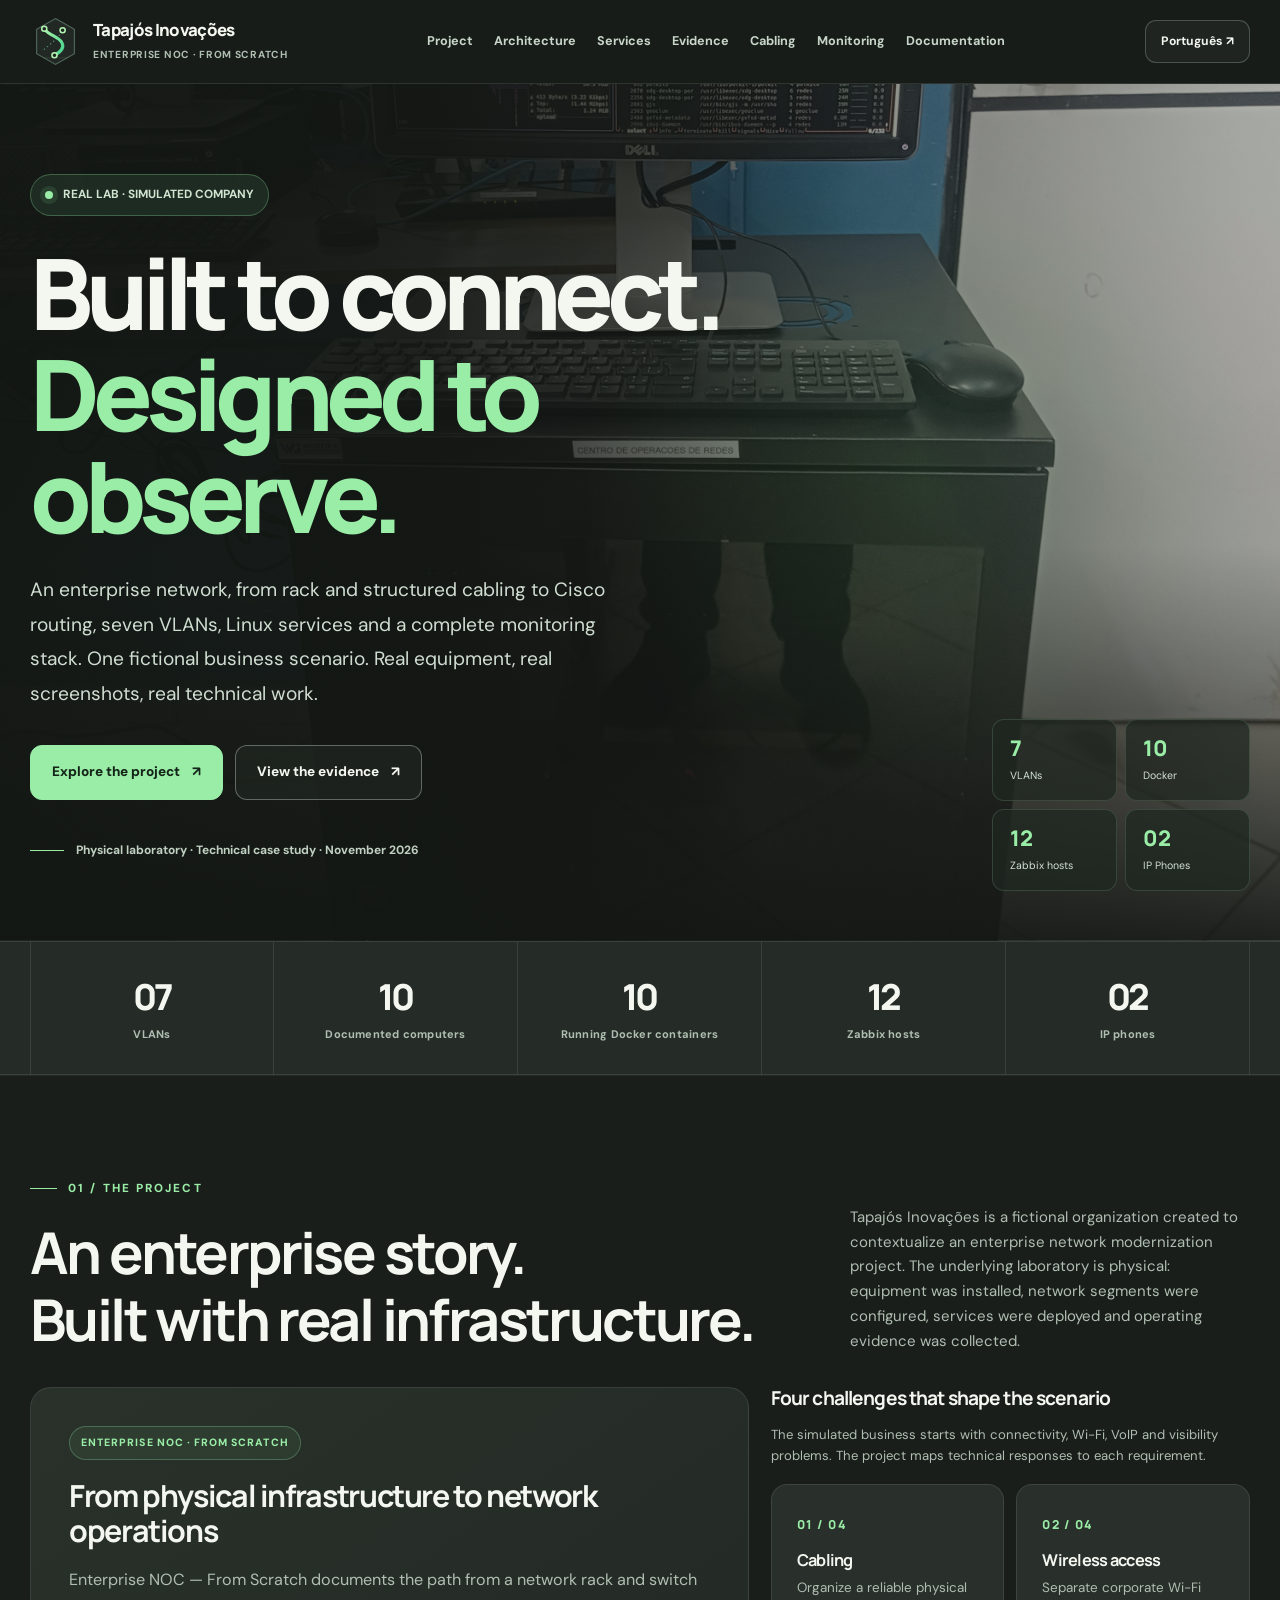
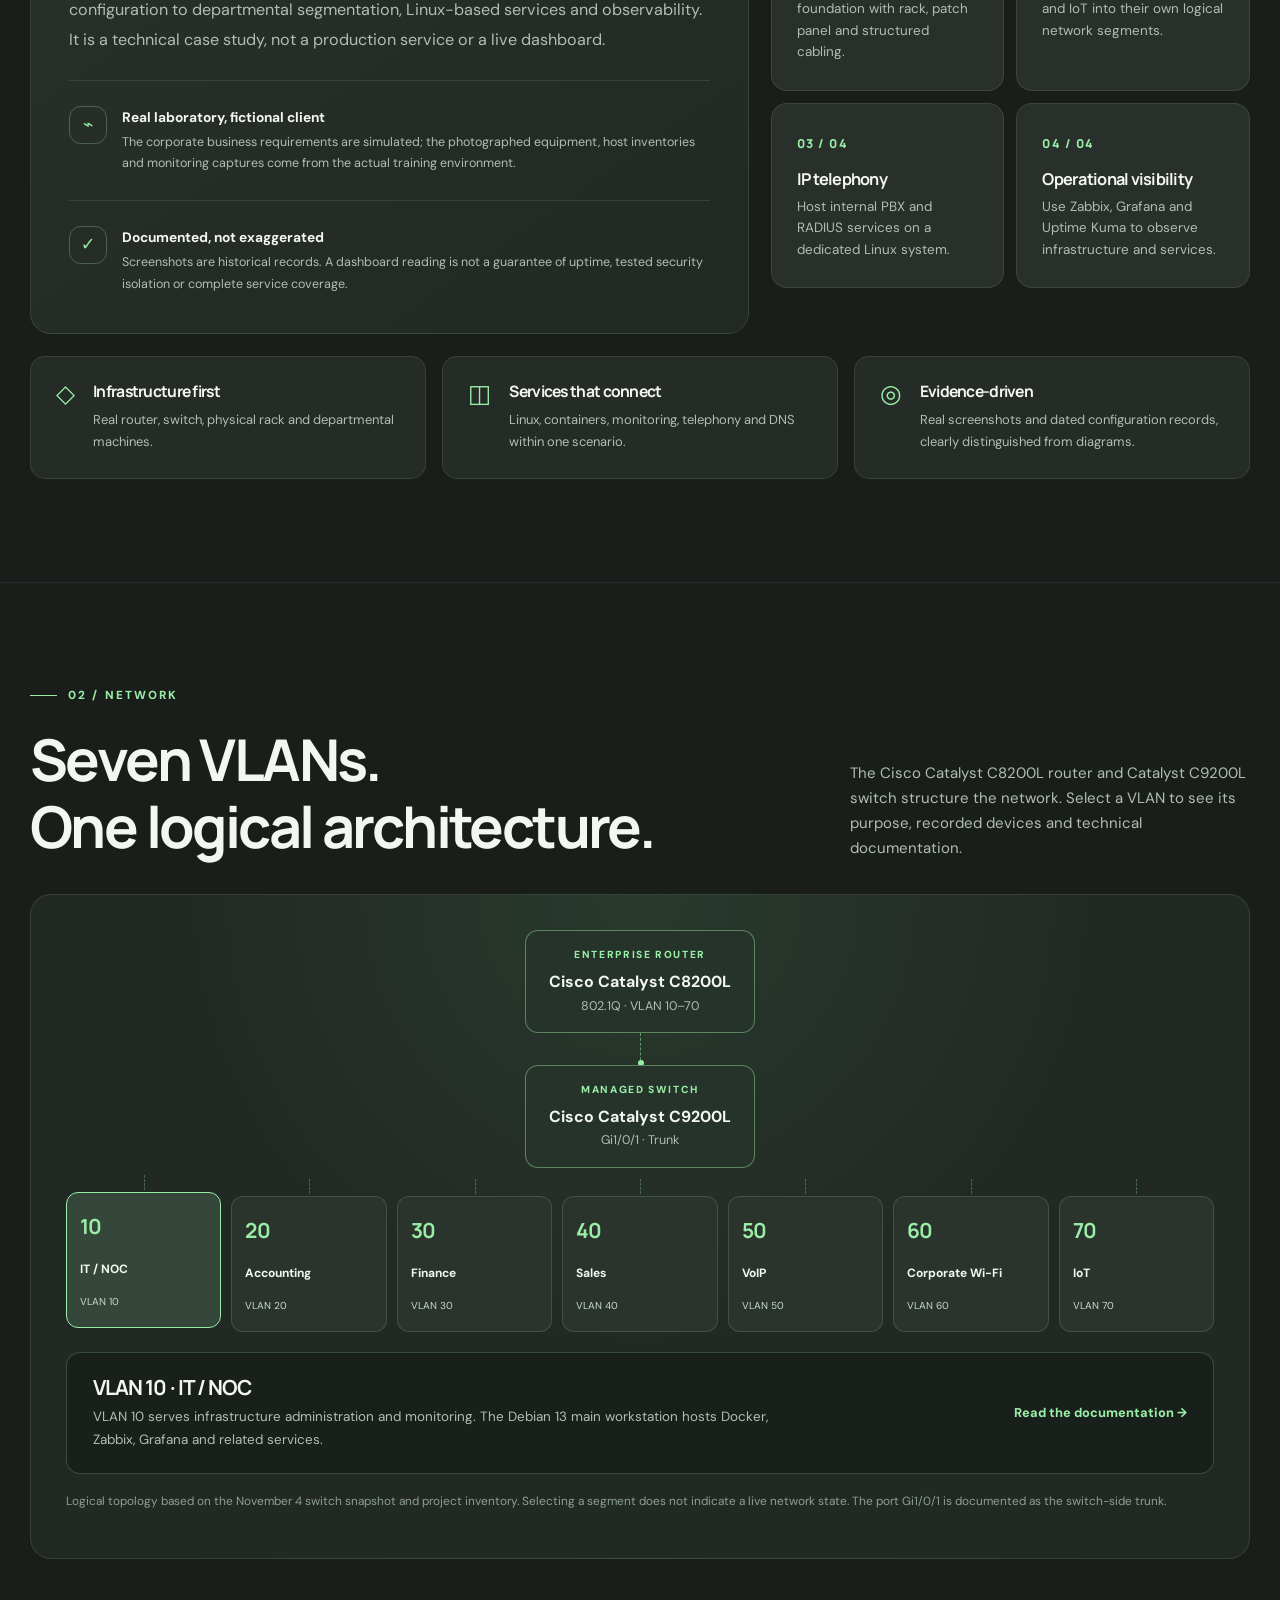
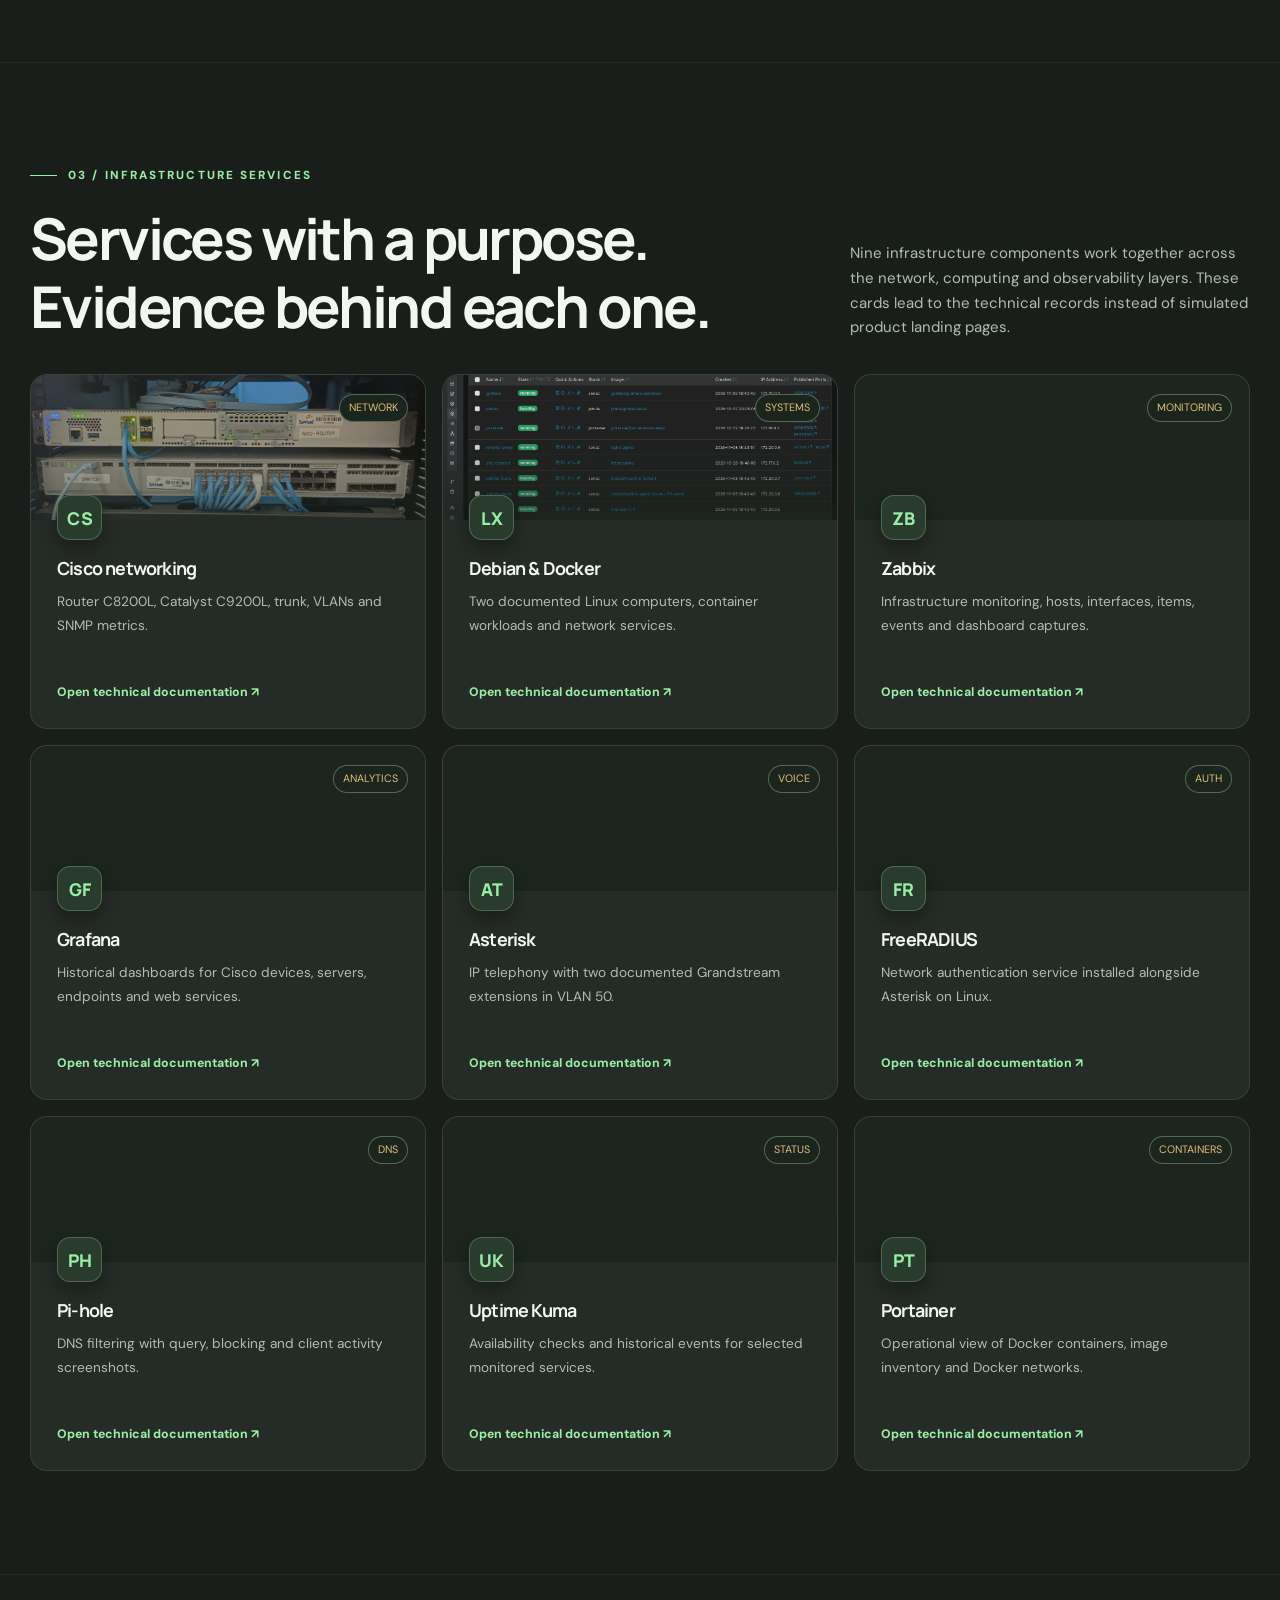
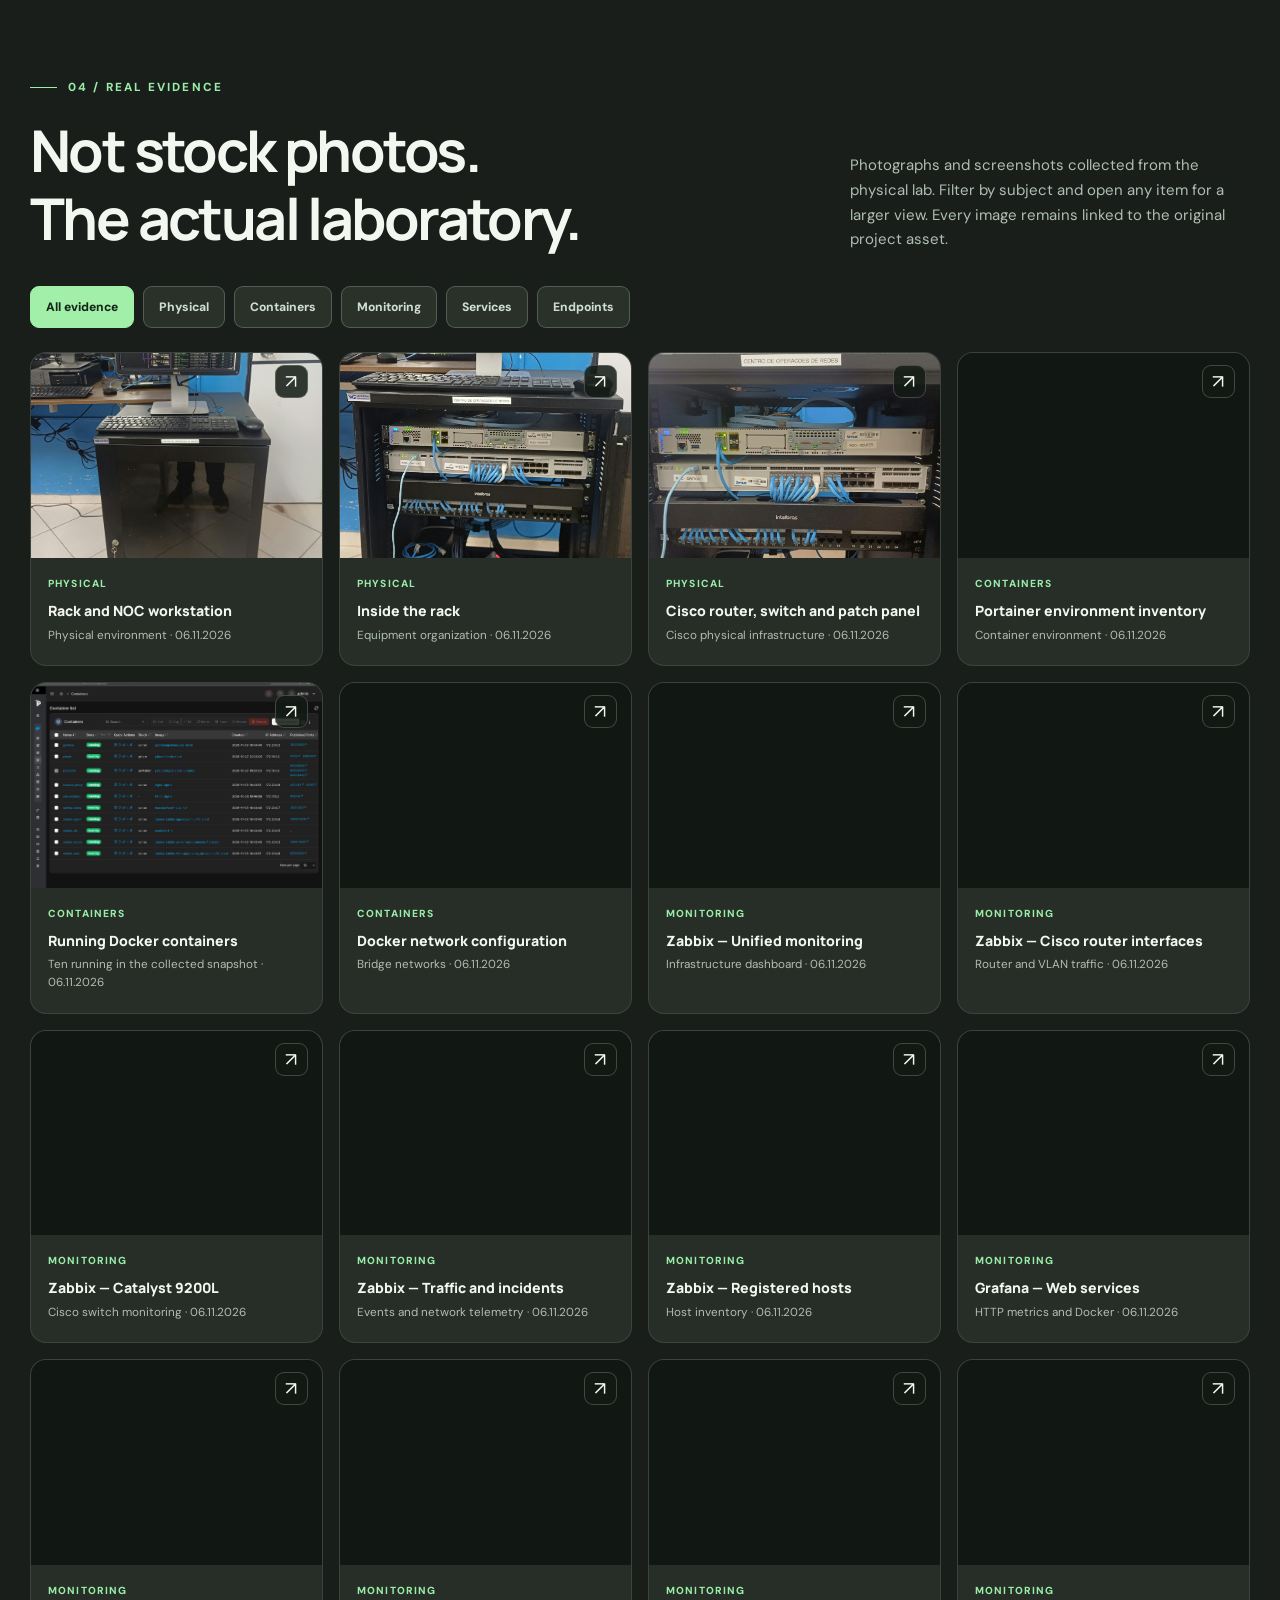
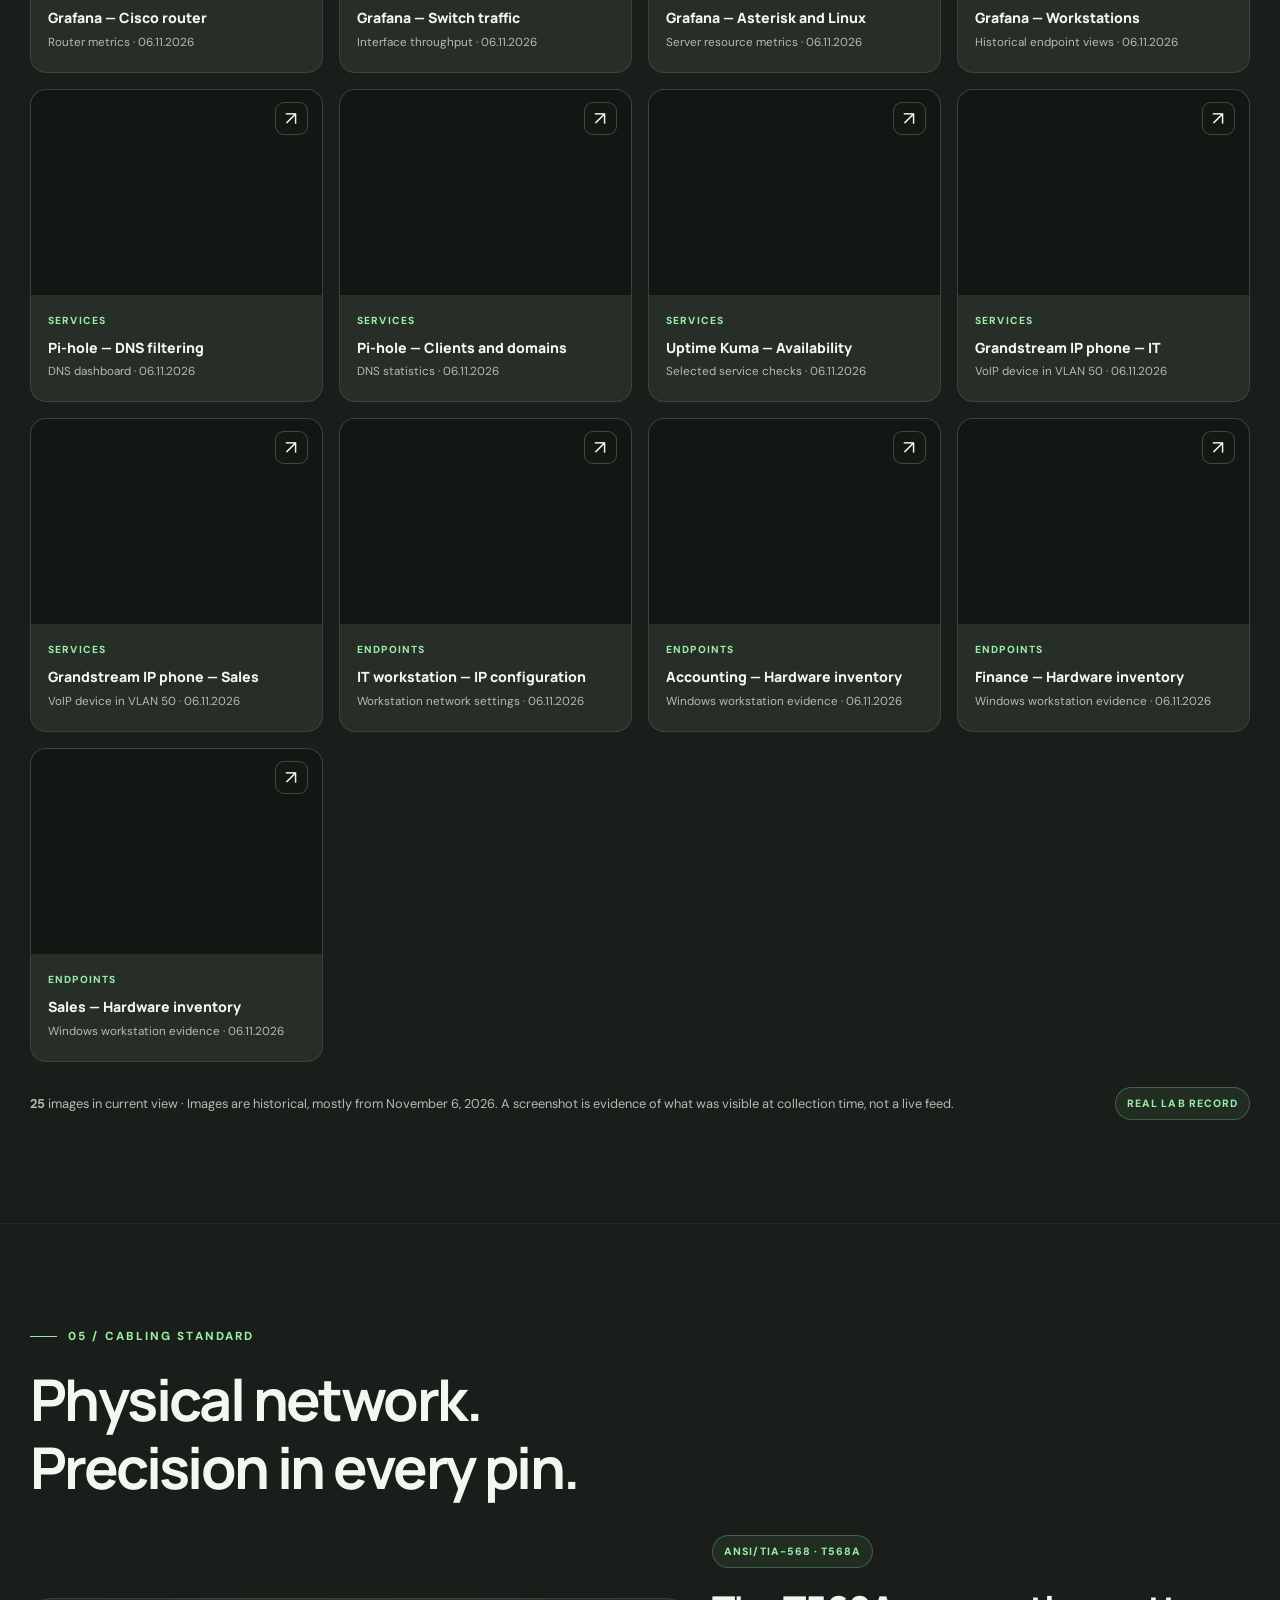
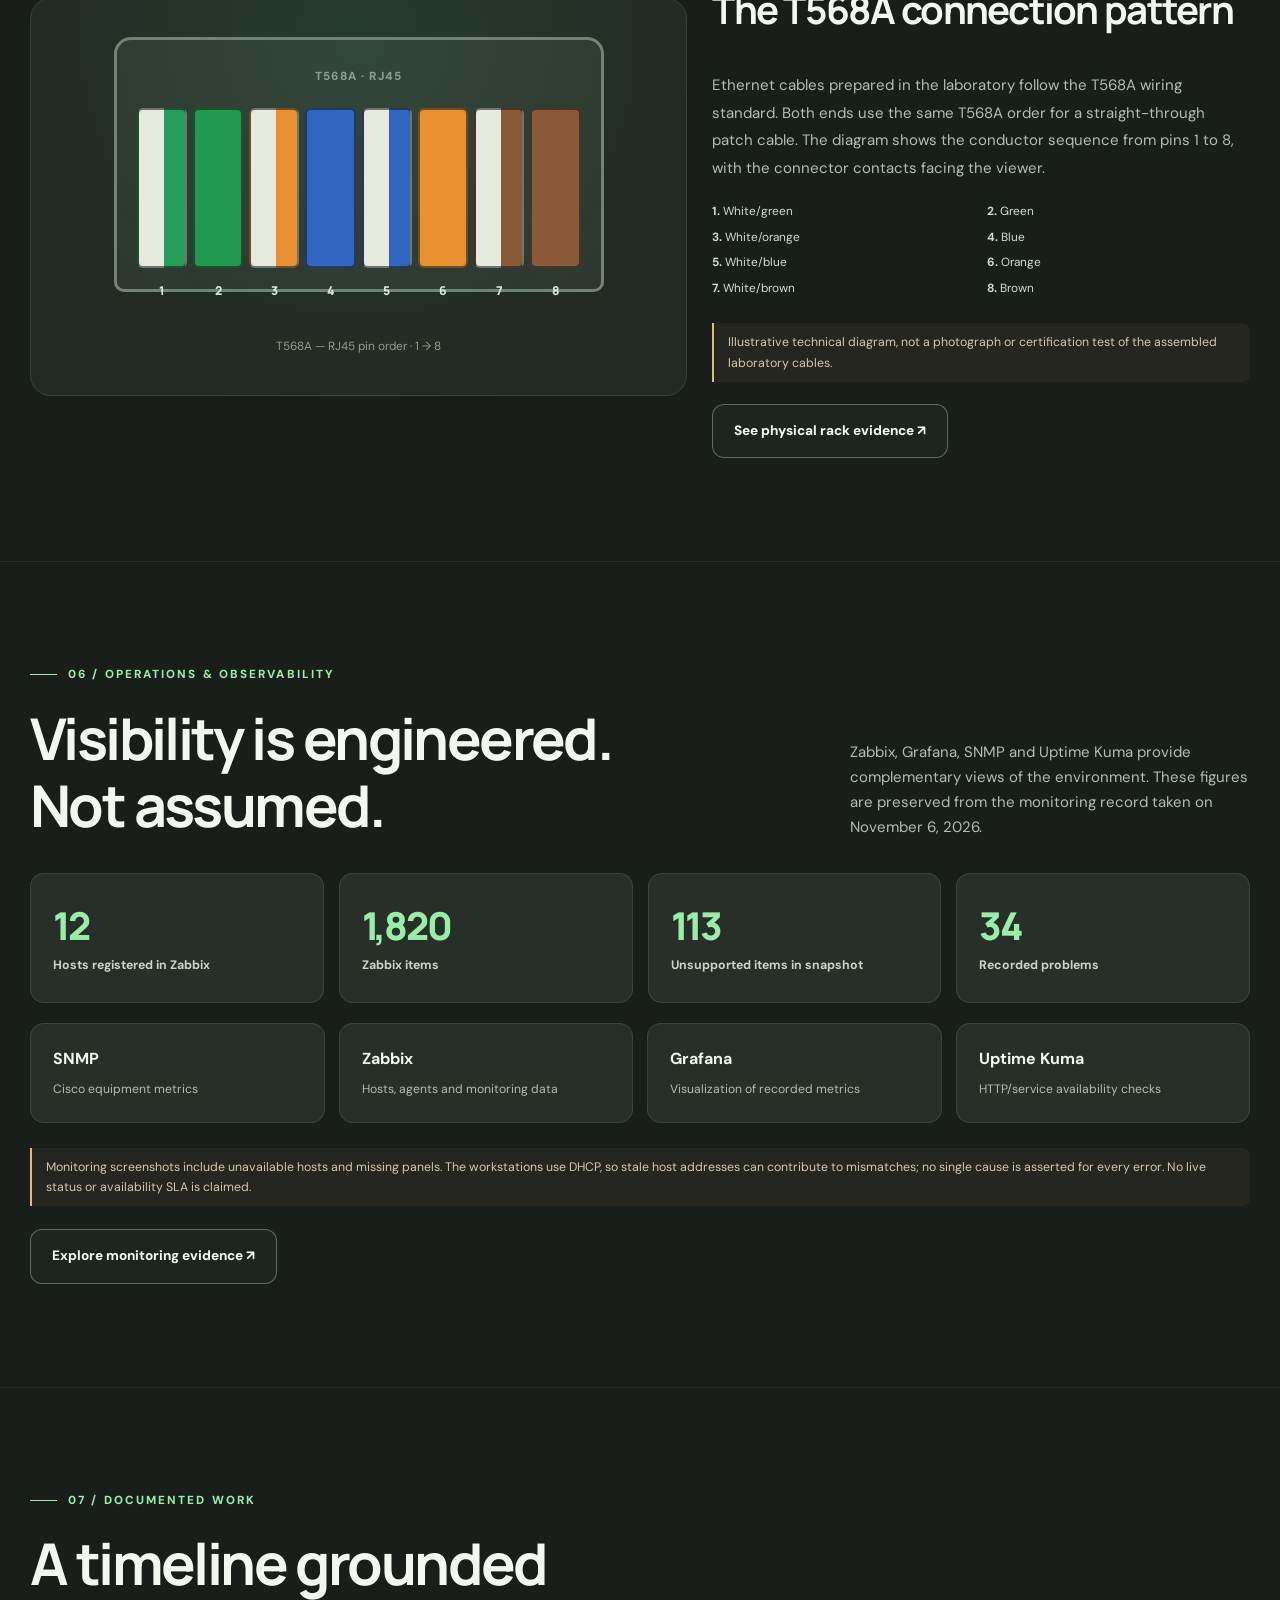
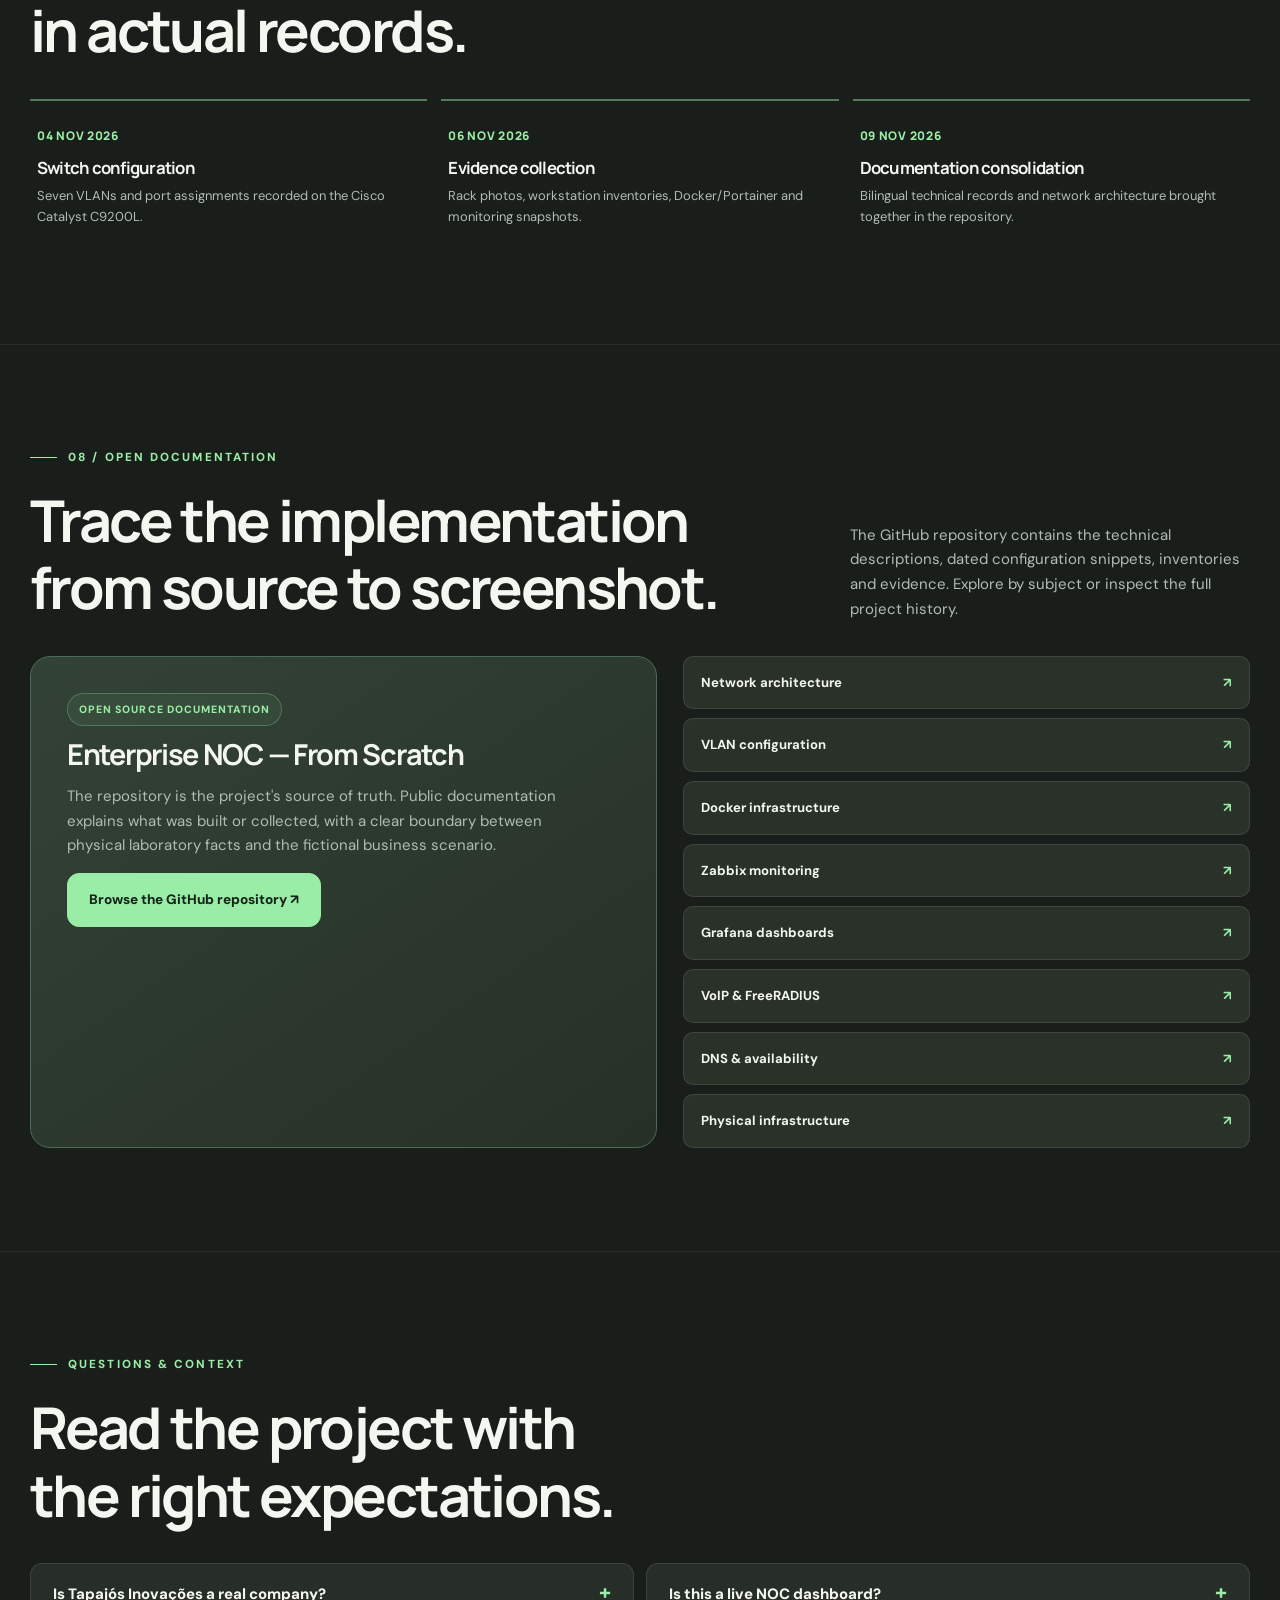
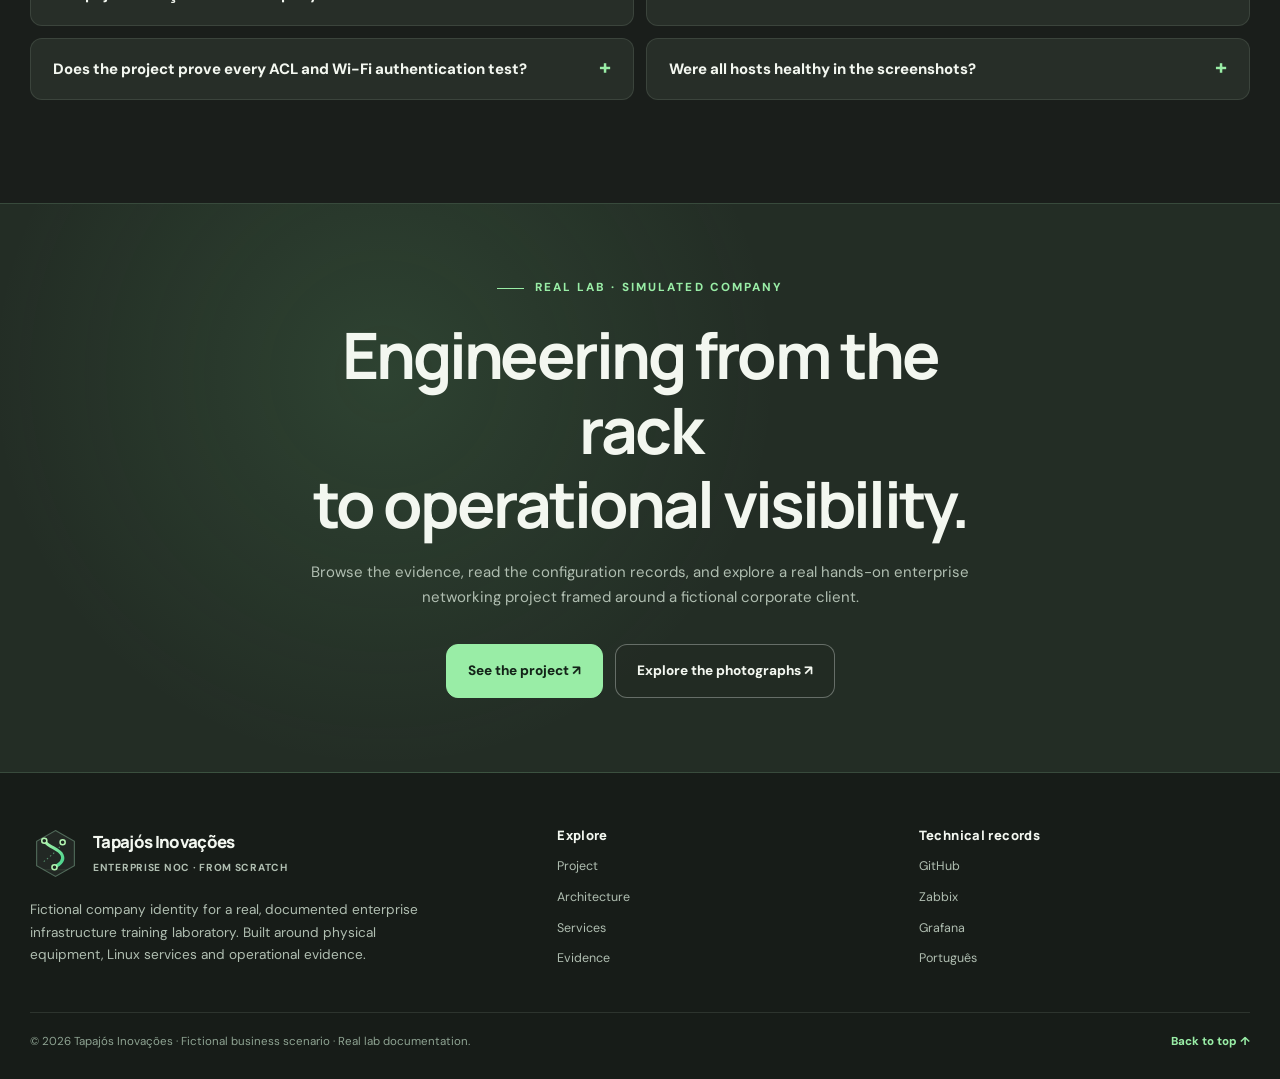
==== commit c5561f82: "site: add original service evidence previews across both languages" ====
--- a/docs/index.html
+++ b/docs/index.html
@@ -72,15 +72,15 @@
 </section>
 <section class="section" id="services"><div class="wrap">
 <div class="section-head reveal"><div><div class="kicker eyebrow">03 / INFRASTRUCTURE SERVICES</div><h2>Services with a purpose.<br>Evidence behind each one.</h2></div><p>Nine infrastructure components work together across the network, computing and observability layers. These cards lead to the technical records instead of simulated product landing pages.</p></div>
-<div class="services-grid"><article class="service reveal"><span class="tag">NETWORK</span><div class="service-mark" aria-hidden="true">CS</div><h3>Cisco networking</h3><p>Router C8200L, Catalyst C9200L, trunk, VLANs and SNMP metrics.</p><a href="https://github.com/kayo-willian/enterprise-noc-from-scratch/blob/main/docs/networking/switch-vlan-snapshot-2026-11-04.md" target="_blank" rel="noopener noreferrer">Open technical documentation ↗</a></article>
-<article class="service reveal"><span class="tag">SYSTEMS</span><div class="service-mark" aria-hidden="true">LX</div><h3>Debian &amp; Docker</h3><p>Two documented Linux computers, container workloads and network services.</p><a href="https://github.com/kayo-willian/enterprise-noc-from-scratch/blob/main/docs/containers/docker-services.md" target="_blank" rel="noopener noreferrer">Open technical documentation ↗</a></article>
-<article class="service reveal"><span class="tag">MONITORING</span><div class="service-mark" aria-hidden="true">ZB</div><h3>Zabbix</h3><p>Infrastructure monitoring, hosts, interfaces, items, events and dashboard captures.</p><a href="https://github.com/kayo-willian/enterprise-noc-from-scratch/blob/main/docs/monitoring/zabbix-monitoring.md" target="_blank" rel="noopener noreferrer">Open technical documentation ↗</a></article>
-<article class="service reveal"><span class="tag">ANALYTICS</span><div class="service-mark" aria-hidden="true">GF</div><h3>Grafana</h3><p>Historical dashboards for Cisco devices, servers, endpoints and web services.</p><a href="https://github.com/kayo-willian/enterprise-noc-from-scratch/blob/main/docs/monitoring/grafana-monitoring.md" target="_blank" rel="noopener noreferrer">Open technical documentation ↗</a></article>
-<article class="service reveal"><span class="tag">VOICE</span><div class="service-mark" aria-hidden="true">AT</div><h3>Asterisk</h3><p>IP telephony with two documented Grandstream extensions in VLAN 50.</p><a href="https://github.com/kayo-willian/enterprise-noc-from-scratch/blob/main/docs/services/asterisk-freeradius.md" target="_blank" rel="noopener noreferrer">Open technical documentation ↗</a></article>
-<article class="service reveal"><span class="tag">AUTH</span><div class="service-mark" aria-hidden="true">FR</div><h3>FreeRADIUS</h3><p>Network authentication service installed alongside Asterisk on Linux.</p><a href="https://github.com/kayo-willian/enterprise-noc-from-scratch/blob/main/docs/services/asterisk-freeradius.md" target="_blank" rel="noopener noreferrer">Open technical documentation ↗</a></article>
-<article class="service reveal"><span class="tag">DNS</span><div class="service-mark" aria-hidden="true">PH</div><h3>Pi-hole</h3><p>DNS filtering with query, blocking and client activity screenshots.</p><a href="https://github.com/kayo-willian/enterprise-noc-from-scratch/blob/main/docs/services/dns-and-availability.md" target="_blank" rel="noopener noreferrer">Open technical documentation ↗</a></article>
-<article class="service reveal"><span class="tag">STATUS</span><div class="service-mark" aria-hidden="true">UK</div><h3>Uptime Kuma</h3><p>Availability checks and historical events for selected monitored services.</p><a href="https://github.com/kayo-willian/enterprise-noc-from-scratch/blob/main/docs/services/dns-and-availability.md" target="_blank" rel="noopener noreferrer">Open technical documentation ↗</a></article>
-<article class="service reveal"><span class="tag">CONTAINERS</span><div class="service-mark" aria-hidden="true">PT</div><h3>Portainer</h3><p>Operational view of Docker containers, image inventory and Docker networks.</p><a href="https://github.com/kayo-willian/enterprise-noc-from-scratch/blob/main/docs/containers/docker-services.md" target="_blank" rel="noopener noreferrer">Open technical documentation ↗</a></article></div>
+<div class="services-grid"><article class="service reveal"><span class="tag">NETWORK</span><div class="service-photo"><img src="assets/images/physical/cisco-router-switch-patch-panel.jpg" loading="lazy" decoding="async" alt="Cisco router, switch and patch panel" width="640" height="360"></div><div class="service-mark" aria-hidden="true">CS</div><h3>Cisco networking</h3><p>Router C8200L, Catalyst C9200L, trunk, VLANs and SNMP metrics.</p><a href="https://github.com/kayo-willian/enterprise-noc-from-scratch/blob/main/docs/networking/switch-vlan-snapshot-2026-11-04.md" target="_blank" rel="noopener noreferrer">Open technical documentation ↗</a></article>
+<article class="service reveal"><span class="tag">SYSTEMS</span><div class="service-photo"><img src="assets/images/docker/portainer-running-containers.png" loading="lazy" decoding="async" alt="Docker containers running on Debian Linux" width="640" height="360"></div><div class="service-mark" aria-hidden="true">LX</div><h3>Debian &amp; Docker</h3><p>Two documented Linux computers, container workloads and network services.</p><a href="https://github.com/kayo-willian/enterprise-noc-from-scratch/blob/main/docs/containers/docker-services.md" target="_blank" rel="noopener noreferrer">Open technical documentation ↗</a></article>
+<article class="service reveal"><span class="tag">MONITORING</span><div class="service-photo"><img src="assets/images/monitoring/zabbix/zabbix_dashboard1.png" loading="lazy" decoding="async" alt="Zabbix infrastructure monitoring dashboard" width="640" height="360"></div><div class="service-mark" aria-hidden="true">ZB</div><h3>Zabbix</h3><p>Infrastructure monitoring, hosts, interfaces, items, events and dashboard captures.</p><a href="https://github.com/kayo-willian/enterprise-noc-from-scratch/blob/main/docs/monitoring/zabbix-monitoring.md" target="_blank" rel="noopener noreferrer">Open technical documentation ↗</a></article>
+<article class="service reveal"><span class="tag">ANALYTICS</span><div class="service-photo"><img src="assets/images/monitoring/grafana/grafana_order.png" loading="lazy" decoding="async" alt="Grafana dashboard organization" width="640" height="360"></div><div class="service-mark" aria-hidden="true">GF</div><h3>Grafana</h3><p>Historical dashboards for Cisco devices, servers, endpoints and web services.</p><a href="https://github.com/kayo-willian/enterprise-noc-from-scratch/blob/main/docs/monitoring/grafana-monitoring.md" target="_blank" rel="noopener noreferrer">Open technical documentation ↗</a></article>
+<article class="service reveal"><span class="tag">VOICE</span><div class="service-photo"><img src="assets/images/voip/20261106_182149.jpg" loading="lazy" decoding="async" alt="Grandstream IP phone in the laboratory" width="640" height="360"></div><div class="service-mark" aria-hidden="true">AT</div><h3>Asterisk</h3><p>IP telephony with two documented Grandstream extensions in VLAN 50.</p><a href="https://github.com/kayo-willian/enterprise-noc-from-scratch/blob/main/docs/services/asterisk-freeradius.md" target="_blank" rel="noopener noreferrer">Open technical documentation ↗</a></article>
+<article class="service reveal"><span class="tag">AUTH</span><div class="service-photo"><img src="assets/images/monitoring/grafana/grafana_dashboard_asterisk.png" loading="lazy" decoding="async" alt="Linux service host resource metrics (not RADIUS login evidence)" width="640" height="360"></div><div class="service-mark" aria-hidden="true">FR</div><h3>FreeRADIUS</h3><p>Network authentication service installed alongside Asterisk on Linux.</p><a href="https://github.com/kayo-willian/enterprise-noc-from-scratch/blob/main/docs/services/asterisk-freeradius.md" target="_blank" rel="noopener noreferrer">Open technical documentation ↗</a></article>
+<article class="service reveal"><span class="tag">DNS</span><div class="service-photo"><img src="assets/images/services/pihole_dashboard.png" loading="lazy" decoding="async" alt="Pi-hole DNS filtering dashboard" width="640" height="360"></div><div class="service-mark" aria-hidden="true">PH</div><h3>Pi-hole</h3><p>DNS filtering with query, blocking and client activity screenshots.</p><a href="https://github.com/kayo-willian/enterprise-noc-from-scratch/blob/main/docs/services/dns-and-availability.md" target="_blank" rel="noopener noreferrer">Open technical documentation ↗</a></article>
+<article class="service reveal"><span class="tag">STATUS</span><div class="service-photo"><img src="assets/images/services/UpTimeKuma.png" loading="lazy" decoding="async" alt="Uptime Kuma service availability dashboard" width="640" height="360"></div><div class="service-mark" aria-hidden="true">UK</div><h3>Uptime Kuma</h3><p>Availability checks and historical events for selected monitored services.</p><a href="https://github.com/kayo-willian/enterprise-noc-from-scratch/blob/main/docs/services/dns-and-availability.md" target="_blank" rel="noopener noreferrer">Open technical documentation ↗</a></article>
+<article class="service reveal"><span class="tag">CONTAINERS</span><div class="service-photo"><img src="assets/images/docker/portainer-environment-summary.png" loading="lazy" decoding="async" alt="Portainer container environment summary" width="640" height="360"></div><div class="service-mark" aria-hidden="true">PT</div><h3>Portainer</h3><p>Operational view of Docker containers, image inventory and Docker networks.</p><a href="https://github.com/kayo-willian/enterprise-noc-from-scratch/blob/main/docs/containers/docker-services.md" target="_blank" rel="noopener noreferrer">Open technical documentation ↗</a></article></div>
 </div></section>
 <section class="section" id="evidence"><div class="wrap">
 <div class="section-head reveal"><div><div class="kicker eyebrow">04 / REAL EVIDENCE</div><h2>Not stock photos.<br>The actual laboratory.</h2></div><p>Photographs and screenshots collected from the physical lab. Filter by subject and open any item for a larger view. Every image remains linked to the original project asset.</p></div>
--- a/docs/assets/css/site.css
+++ b/docs/assets/css/site.css
@@ -19,3 +19,12 @@
 @media(max-width:760px){:root{--w:min(100% - 30px,650px)}.nav{height:73px}.nav-links{position:absolute;top:73px;left:0;right:0;background:#212922;border-bottom:1px solid var(--line);display:none;flex-direction:column;align-items:stretch;gap:0;padding:12px 20px 20px}.nav-links.is-open{display:flex}.nav-links a{padding:11px 3px;font-size:.89rem}.menu-btn{display:block}.brand-name{font-size:.92rem}.brand img{height:43px;width:43px}.lang-btn{padding:9px 10px}.hero{min-height:670px}.hero-content{padding:64px 0 75px}.hero-image{background-image:linear-gradient(90deg,rgba(17,23,18,.93),rgba(17,23,18,.68)),linear-gradient(0deg,rgba(17,23,18,.94),transparent 66%),url('../images/physical/network-infrastructure-overview.jpg');background-position:64% center}.hero h1{font-size:clamp(3.15rem,11vw,5rem)}.section{padding:70px 0}.section-head{display:block}.section-head h2{margin-bottom:17px}.stats .stat-grid{grid-template-columns:repeat(2,1fr)}.stat:last-child{grid-column:1/-1}.stat{border-bottom:1px solid var(--line)}.scenario{grid-template-columns:1fr 1fr}.feature-rail,.cable-layout,.docs-layout{grid-template-columns:1fr}.vlan-grid{grid-template-columns:repeat(2,1fr)}.topology{padding:22px 15px}.vlan-detail{align-items:flex-start;flex-direction:column}.services-grid{grid-template-columns:1fr 1fr}.gallery-grid{grid-template-columns:repeat(2,1fr)}.metrics-band,.monitor-flow{grid-template-columns:repeat(2,1fr)}.timeline{grid-template-columns:1fr}.faq{grid-template-columns:1fr}.foot-main{grid-template-columns:1fr 1fr}.foot-main>div:first-child{grid-column:1/-1}.hero-foot{font-size:.7rem}.lightbox-info{flex-direction:column;align-items:flex-start}}
 @media(max-width:480px){.nav-right{gap:6px}.brand{gap:8px;min-width:0}.brand-sub{display:none}.lang-btn{font-size:.7rem}.scenario,.services-grid,.gallery-grid{grid-template-columns:1fr}.stat-grid .stat{padding:19px}.photo-media{aspect-ratio:1.55}.hero h1{letter-spacing:-.05em}.big-panel{padding:28px}.cable-art{padding:25px 13px}.pin-grid{gap:3px}.wire{height:125px}.wire-legend{grid-template-columns:1fr}.foot-main{grid-template-columns:1fr}.foot-main>div:first-child{grid-column:auto}.foot-bottom{flex-direction:column}.btn{width:100%}}
 @media(prefers-reduced-motion:reduce){*,*:before,*:after{scroll-behavior:auto!important;animation:none!important;transition:none!important}.reveal{opacity:1;transform:none}}
+
+/* Service imagery: original project photographs and evidence captures */
+.service{overflow:hidden;min-height:355px}
+.service-photo{display:block;height:145px;margin:-26px -26px 23px;position:relative;background:#1d251e;overflow:hidden}
+.service-photo:after{content:'';pointer-events:none;position:absolute;inset:0;background:linear-gradient(0deg,rgba(26,36,29,.48),transparent 60%)}
+.service-photo img{height:100%;width:100%;object-fit:cover;opacity:.85;filter:saturate(.82);transition:transform .45s}
+.service:hover .service-photo img{transform:scale(1.07);opacity:1}
+.service-mark{position:relative;z-index:2;margin-top:-48px;margin-bottom:18px;background:#293b2d;box-shadow:0 8px 18px rgba(0,0,0,.3)}
+.service .tag{background:#1b251e;border-color:rgba(178,228,179,.36);z-index:2}
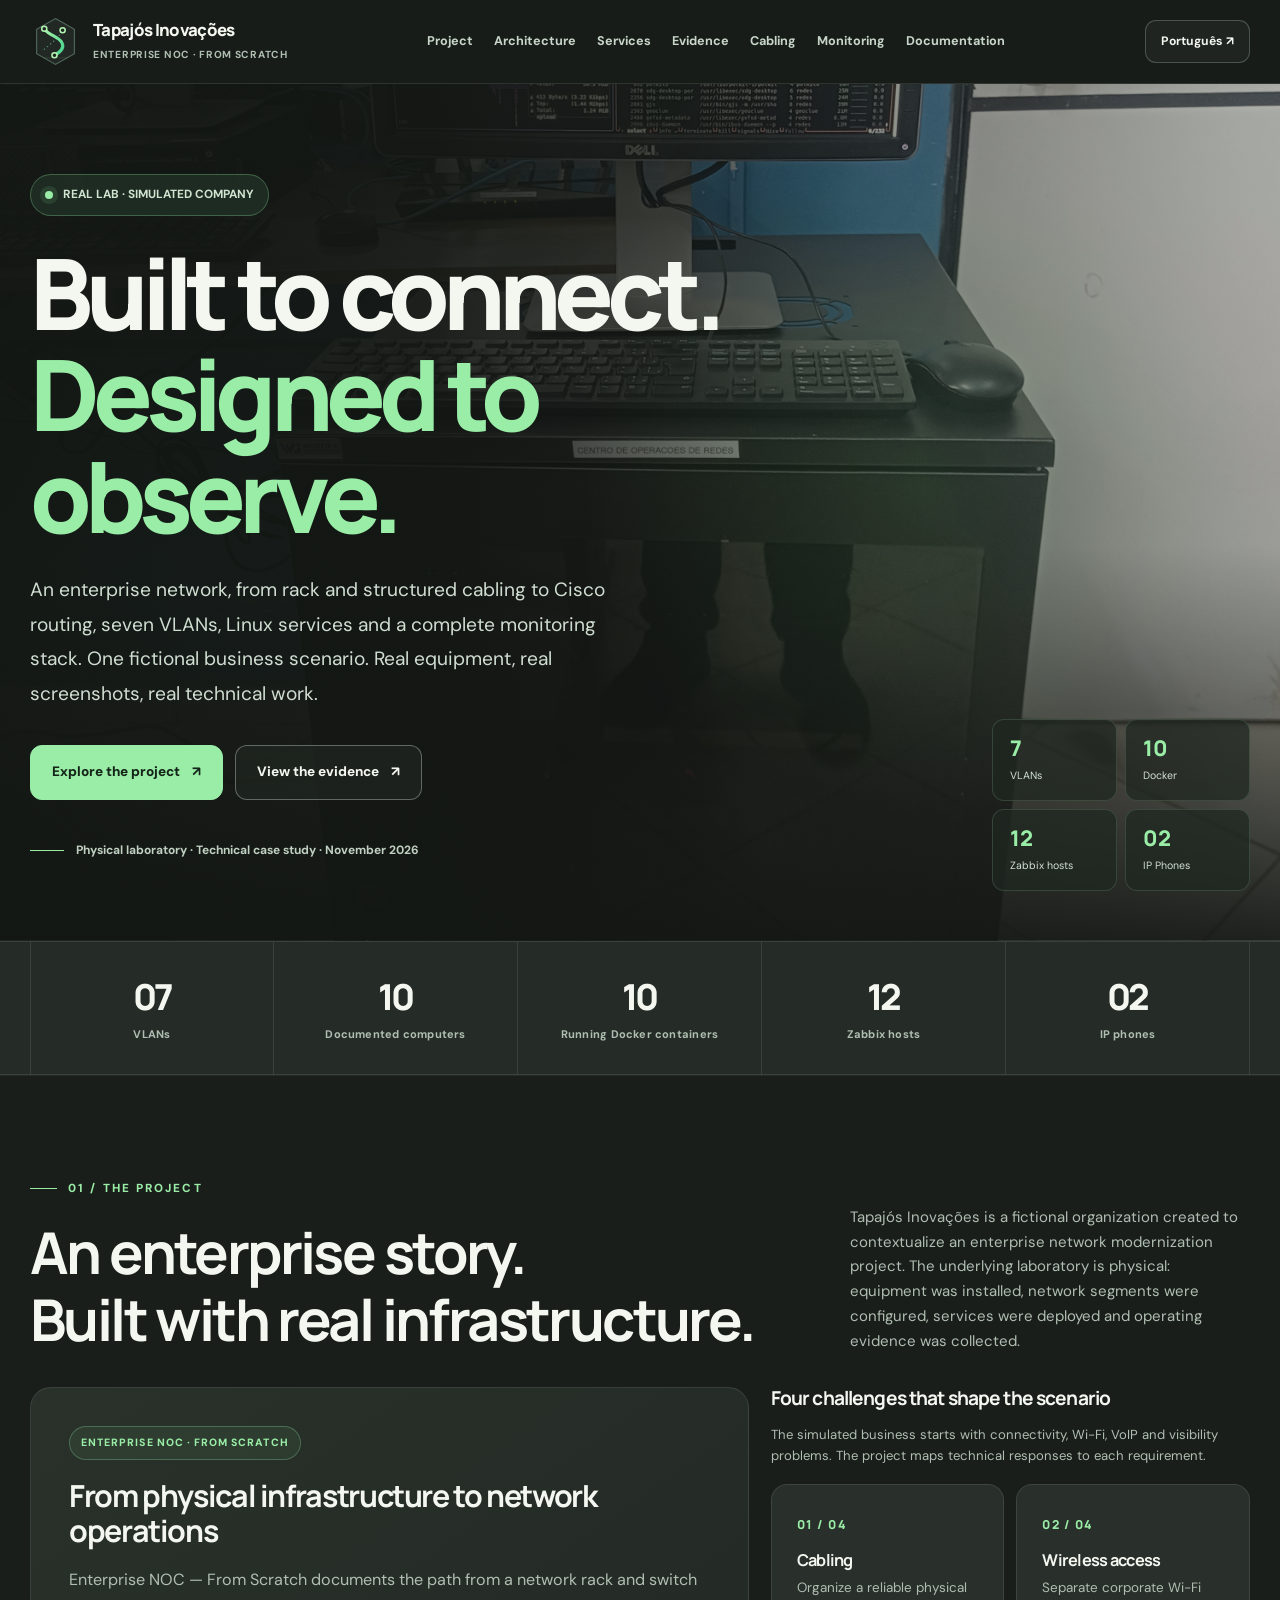
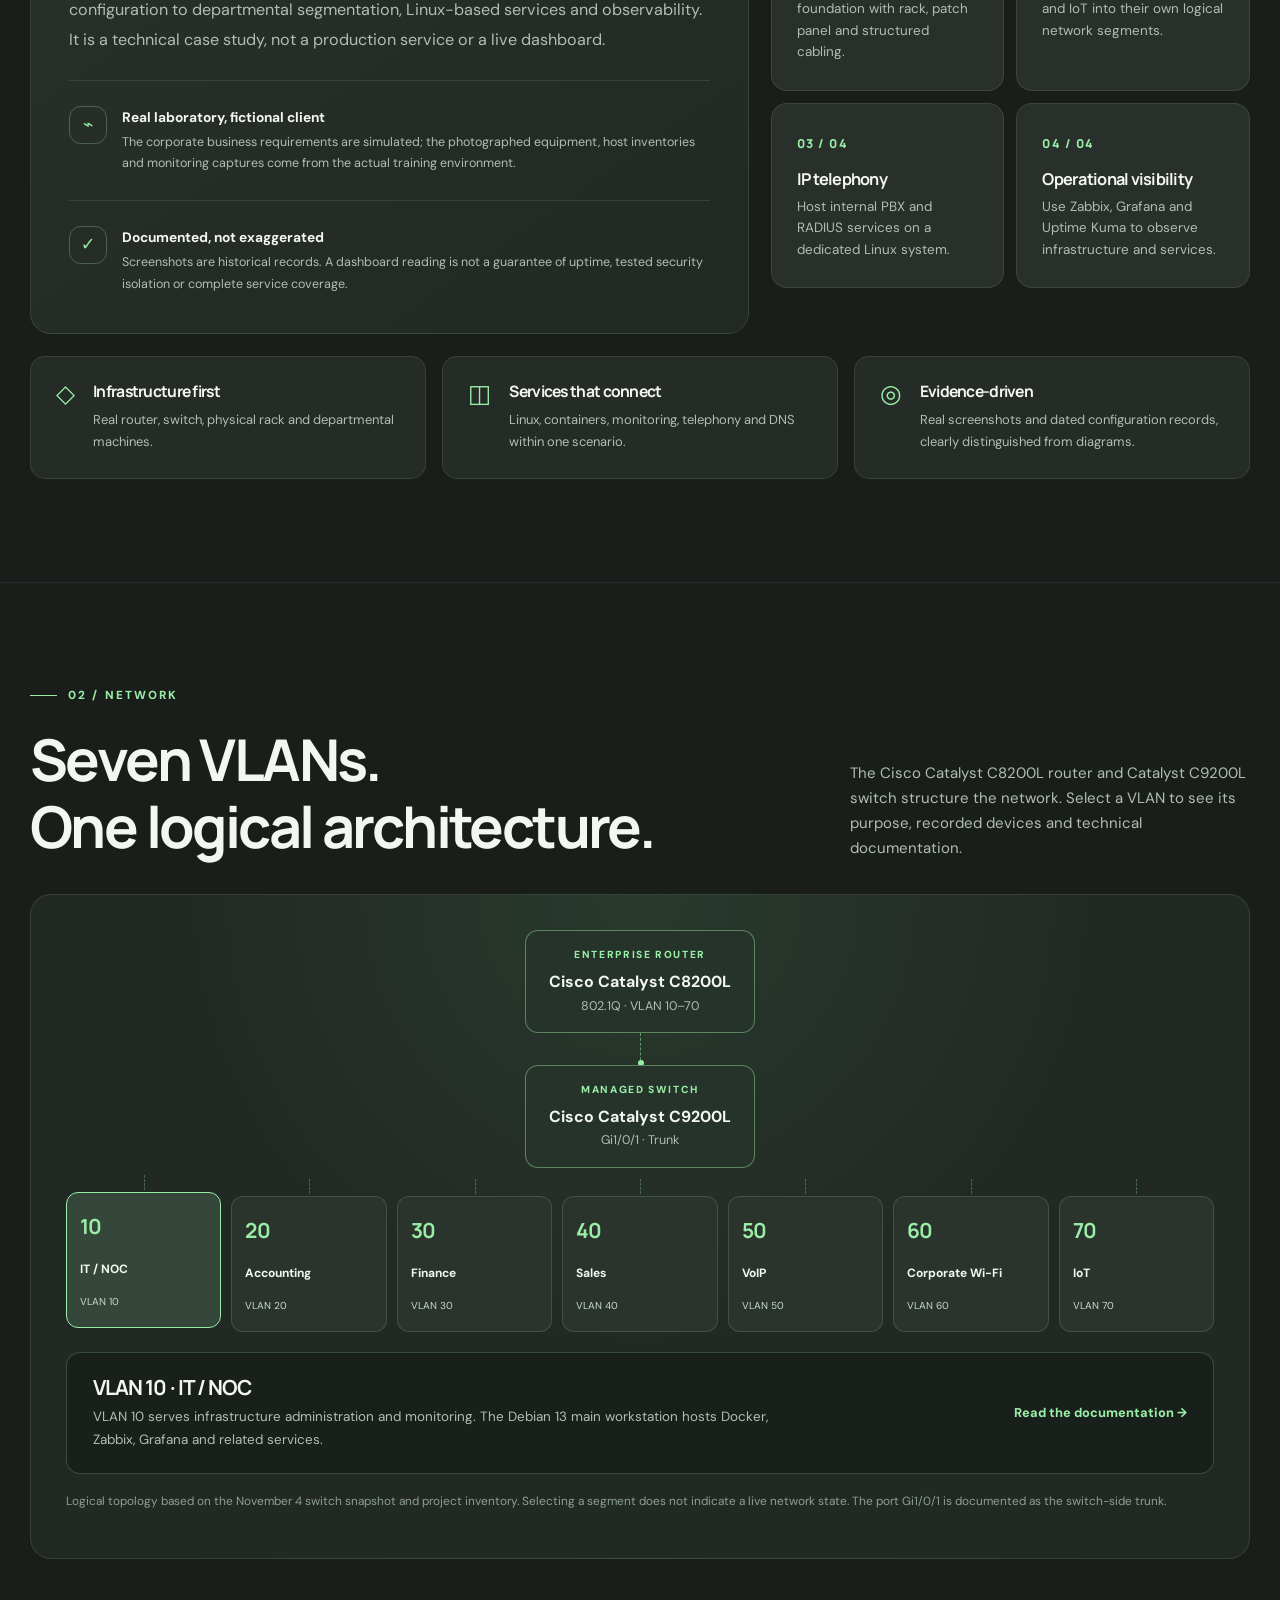
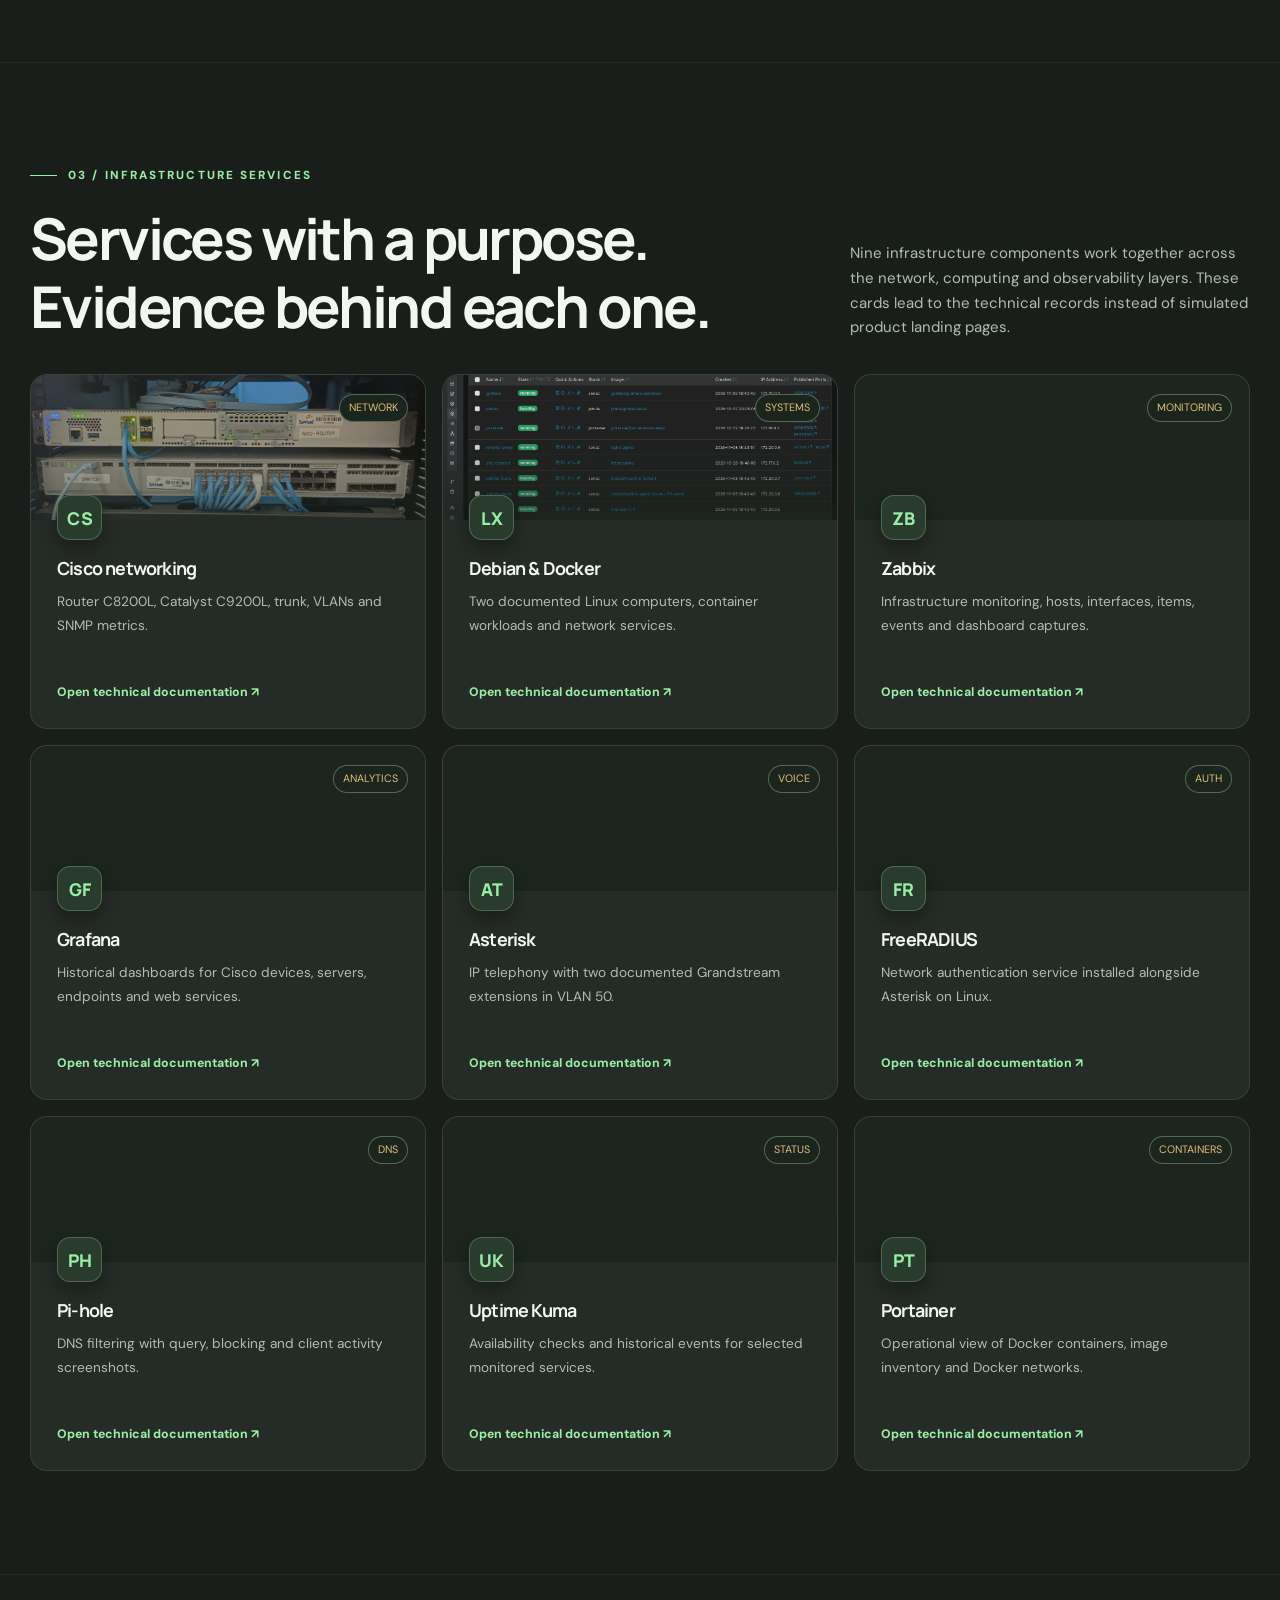
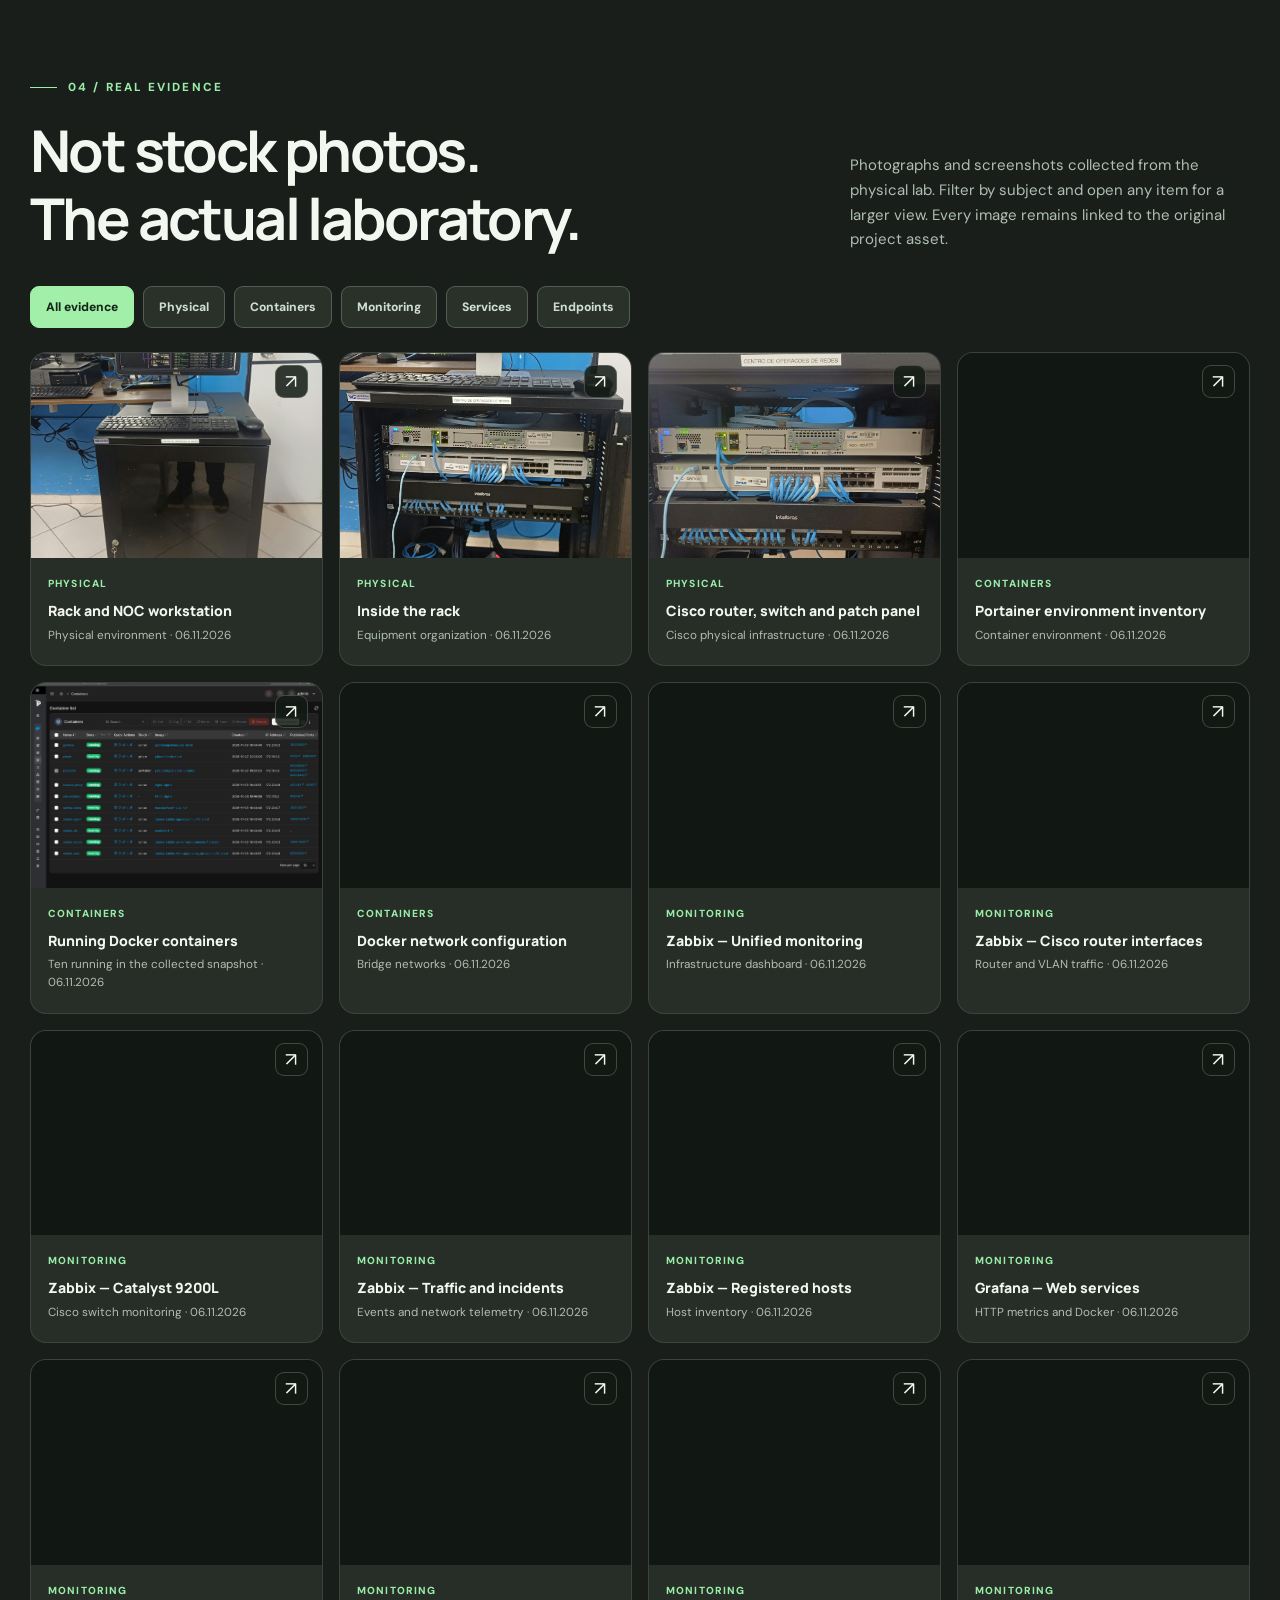
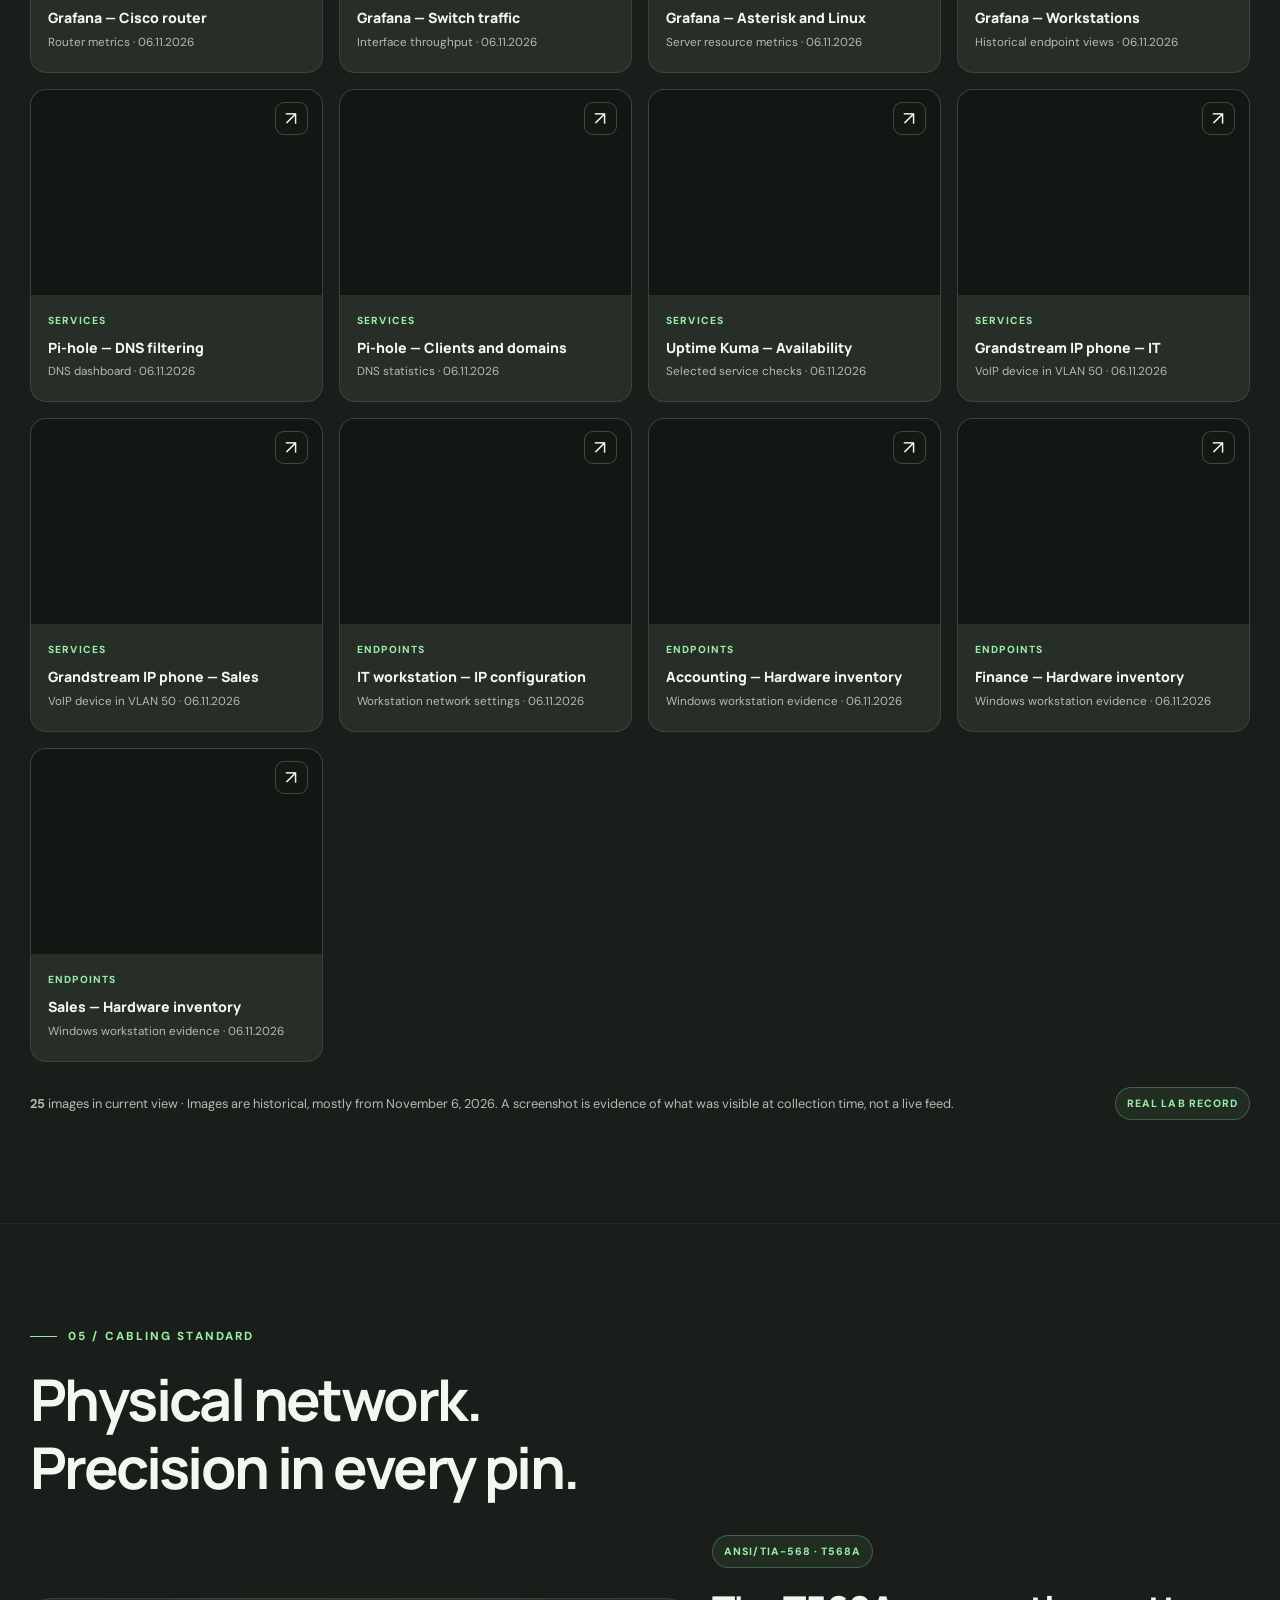
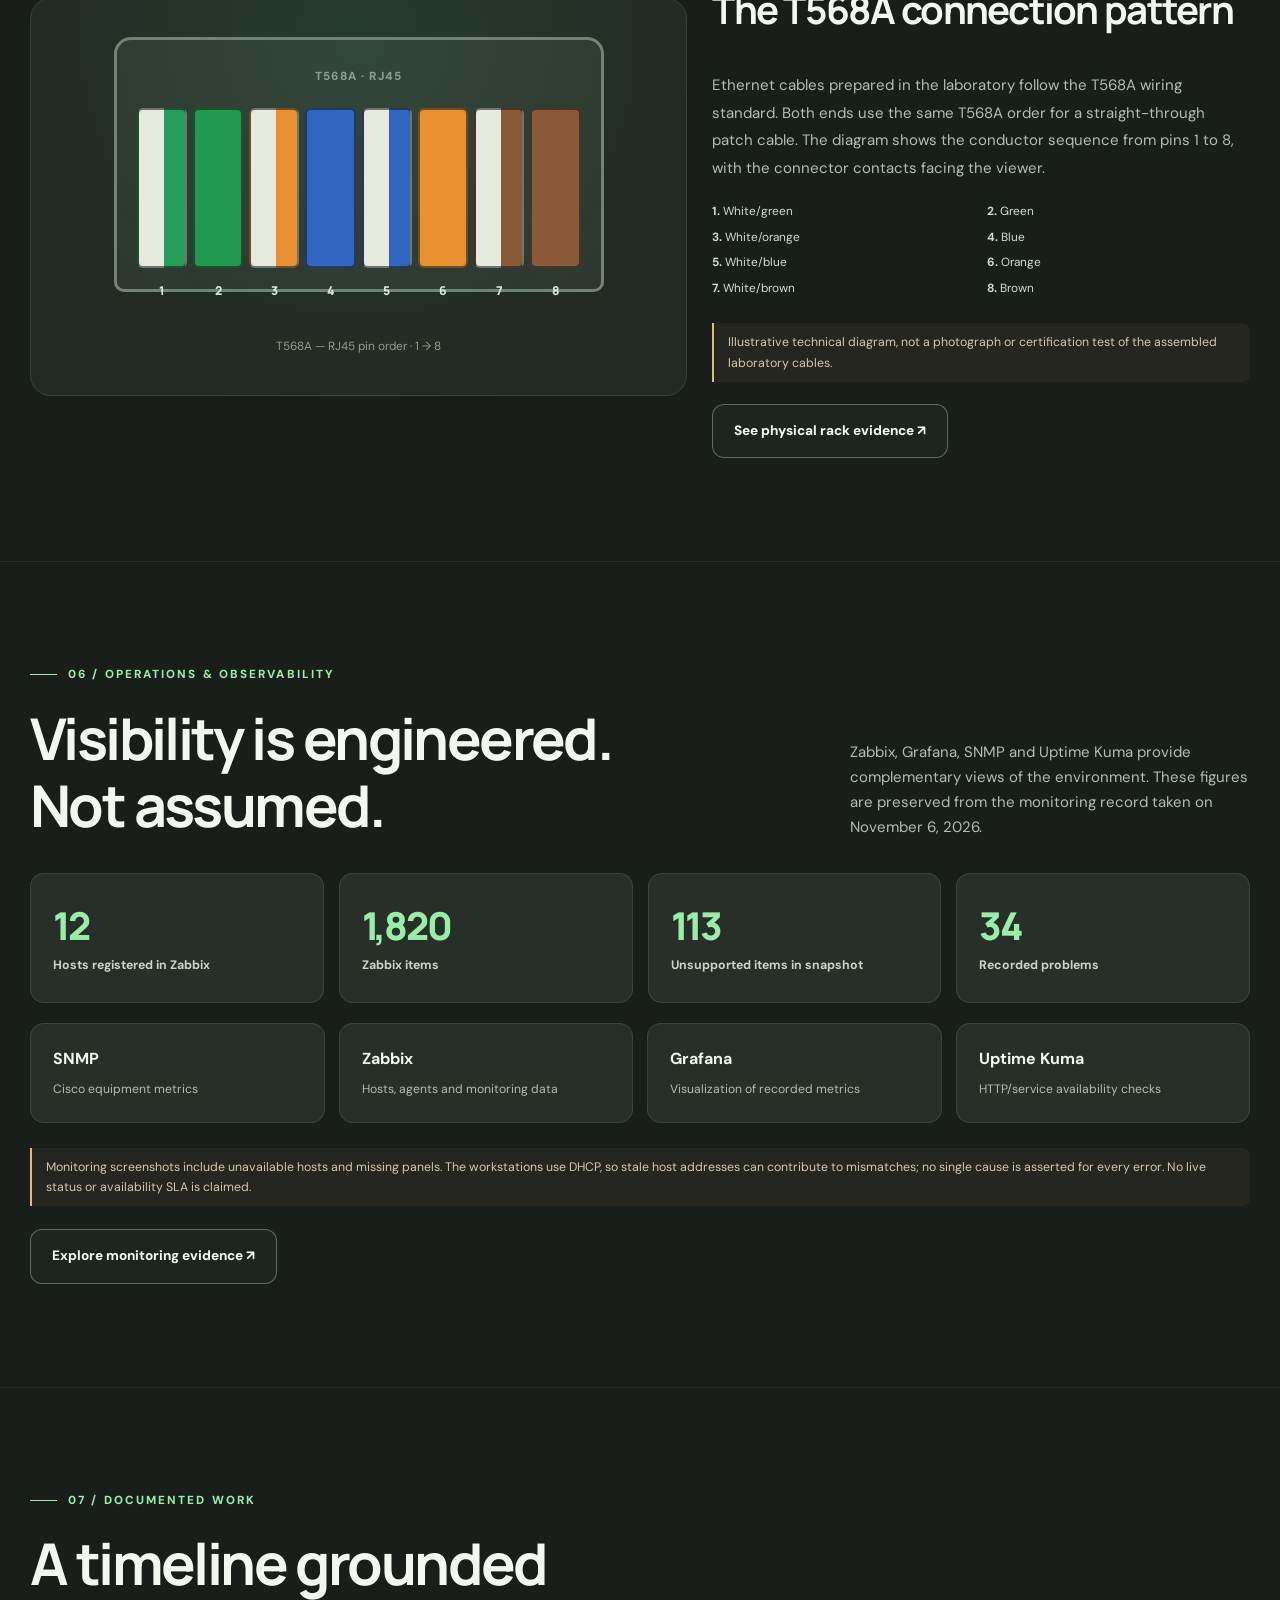
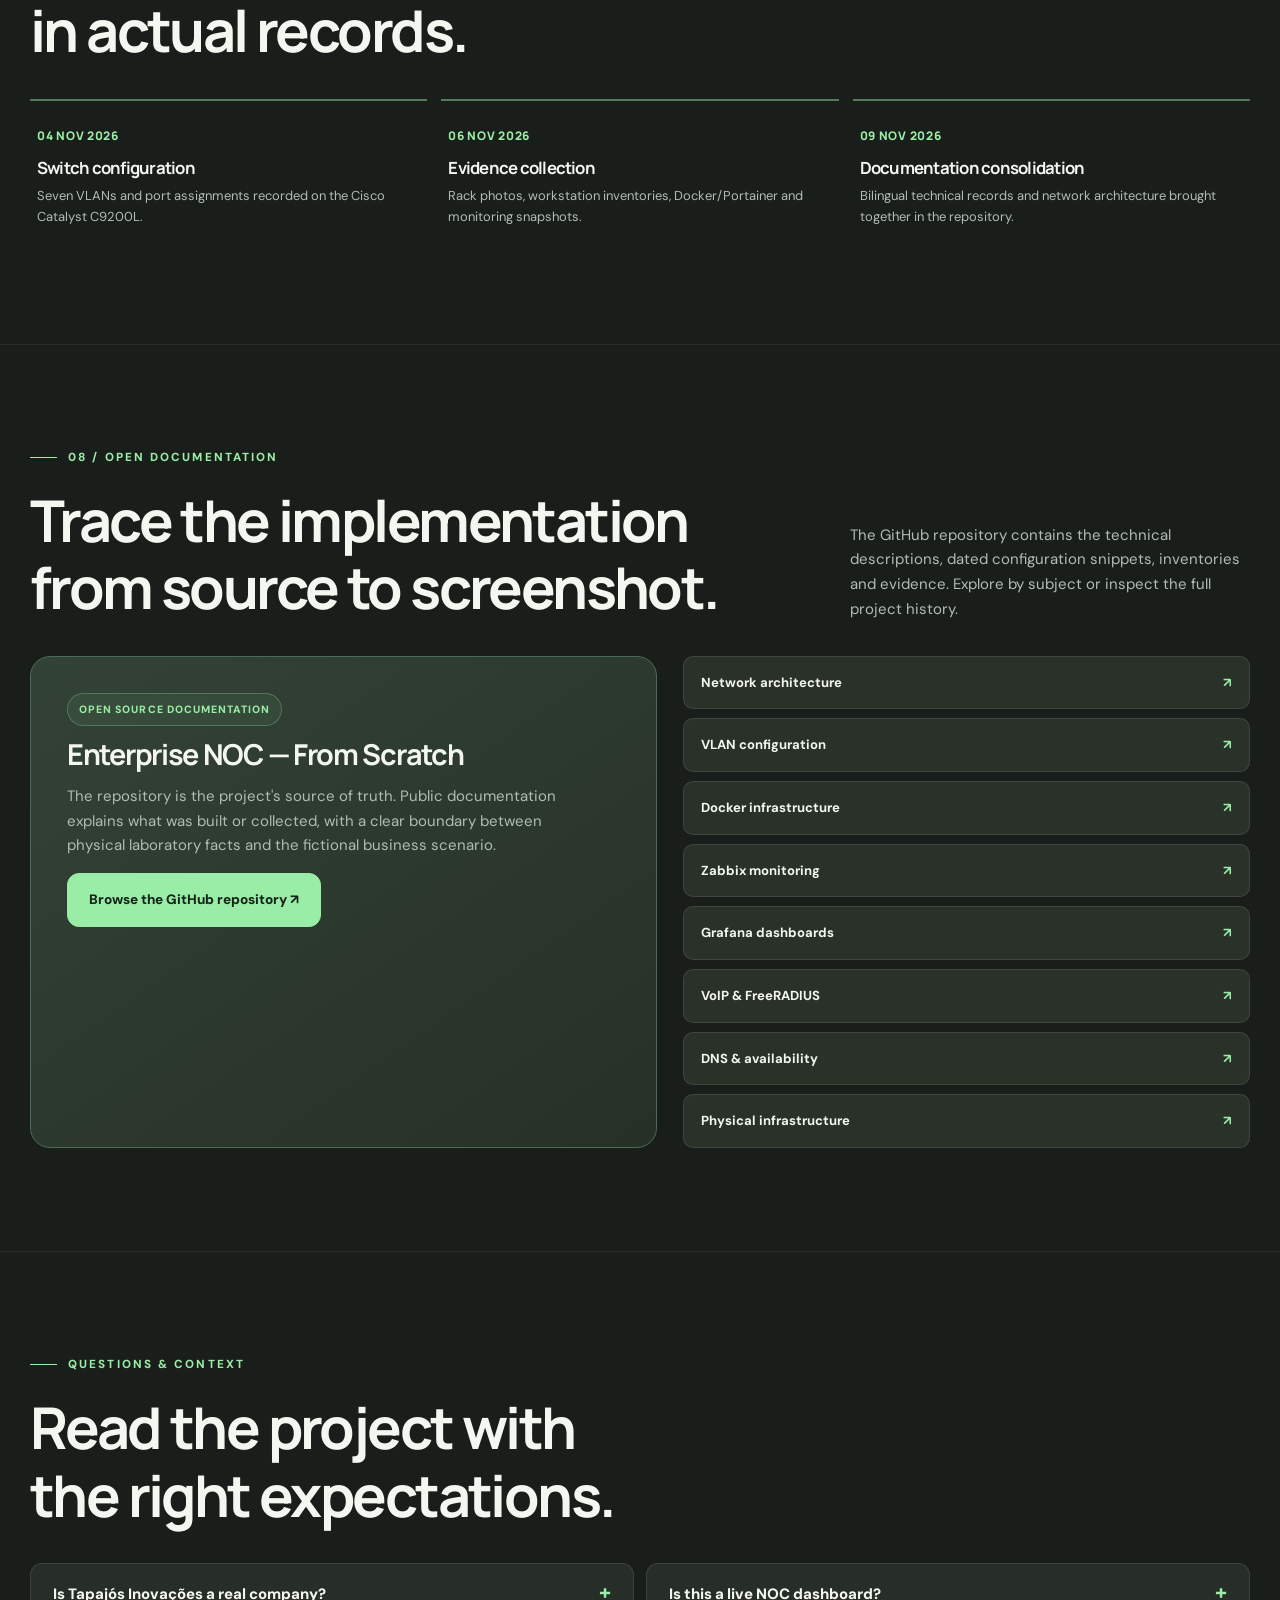
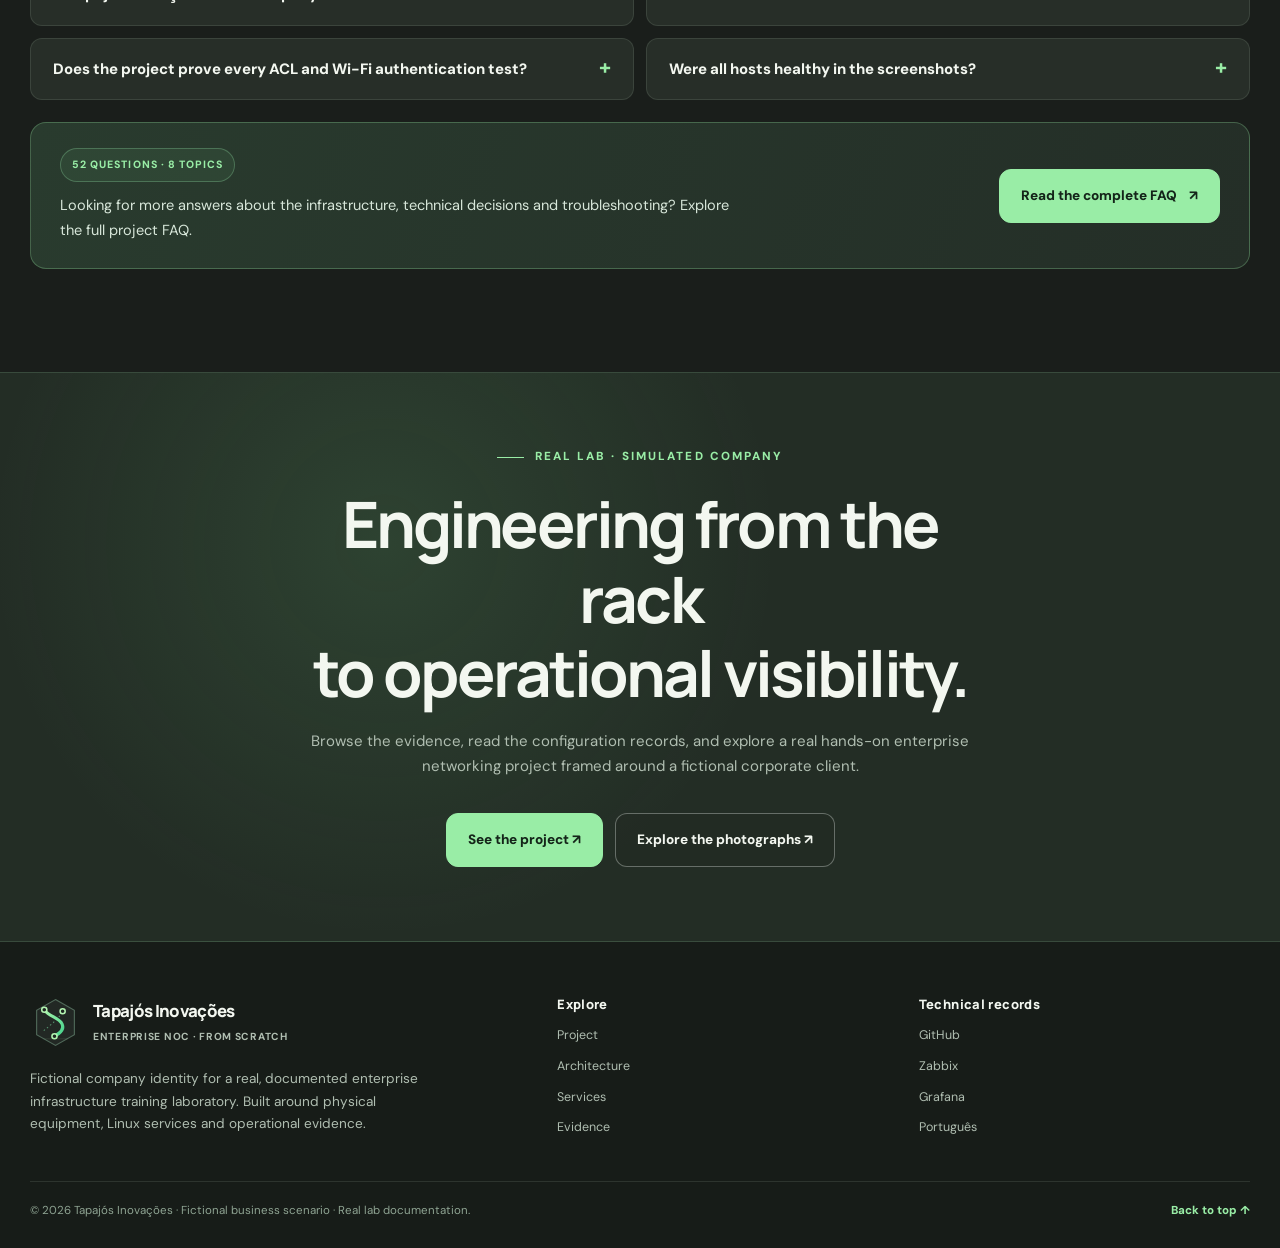
==== commit f26e8011: "site: link full bilingual technical FAQ from homepage" ====
--- a/docs/index.html
+++ b/docs/index.html
@@ -155,7 +155,7 @@
 <section class="section" id="faq"><div class="wrap"><div class="section-head"><div><div class="kicker eyebrow">QUESTIONS &amp; CONTEXT</div><h2>Read the project with<br>the right expectations.</h2></div></div><div class="faq"><details><summary>Is Tapajós Inovações a real company?</summary><p>No. The company and its modernization requirements form a simulated business scenario. The equipment and screenshots document a real physical training laboratory.</p></details>
 <details><summary>Is this a live NOC dashboard?</summary><p>No. The website is a static technical showcase on GitHub Pages. The monitoring images are dated snapshots, not live telemetry.</p></details>
 <details><summary>Does the project prove every ACL and Wi-Fi authentication test?</summary><p>No. The physical design and switch port assignments are documented. Router ACL enforcement and some wireless settings are not represented as tested when no corresponding record exists.</p></details>
-<details><summary>Were all hosts healthy in the screenshots?</summary><p>No. Historical monitoring records include unavailable agents and unsupported items. The site shows those findings rather than altering them.</p></details></div></div></section>
+<details><summary>Were all hosts healthy in the screenshots?</summary><p>No. Historical monitoring records include unavailable agents and unsupported items. The site shows those findings rather than altering them.</p></details></div><div class="faq-more"><div class="faq-more-copy"><span class="chip">52 QUESTIONS · 8 TOPICS</span><p>Looking for more answers about the infrastructure, technical decisions and troubleshooting? Explore the full project FAQ.</p></div><a class="btn btn-main" href="https://github.com/kayo-willian/enterprise-noc-from-scratch/blob/main/docs/faq/technical-faq.md" target="_blank" rel="noopener noreferrer">Read the complete FAQ <span aria-hidden="true">↗</span></a></div></div></section>
 <section class="end-cta"><div class="wrap"><div class="kicker eyebrow" style="justify-content:center">REAL LAB · SIMULATED COMPANY</div><h2>Engineering from the rack<br>to operational visibility.</h2><p>Browse the evidence, read the configuration records, and explore a real hands-on enterprise networking project framed around a fictional corporate client.</p><div class="actions"><a class="btn btn-main" href="https://github.com/kayo-willian/enterprise-noc-from-scratch" target="_blank" rel="noopener noreferrer">See the project ↗</a><a class="btn btn-outline" href="#evidence">Explore the photographs ↗</a></div></div></section>
 </main>
 <footer class="site-foot"><div class="wrap"><div class="foot-main"><div><a class="brand" href="#top"><img src="assets/brand/tapajos-emblem.svg" width="51" height="51" alt=""><span><span class="brand-name">Tapajós Inovações</span><span class="brand-sub">Enterprise NOC · From Scratch</span></span></a><p style="margin-top:20px">Fictional company identity for a real, documented enterprise infrastructure training laboratory. Built around physical equipment, Linux services and operational evidence.</p></div><div><h4 class="foot-head">Explore</h4><nav class="foot-links" aria-label="Explore"><a href="#about">Project</a><a href="#architecture">Architecture</a><a href="#services">Services</a><a href="#evidence">Evidence</a></nav></div><div><h4 class="foot-head">Technical records</h4><nav class="foot-links" aria-label="Technical records"><a href="https://github.com/kayo-willian/enterprise-noc-from-scratch" target="_blank" rel="noopener noreferrer">GitHub</a><a href="https://github.com/kayo-willian/enterprise-noc-from-scratch/blob/main/docs/monitoring/zabbix-monitoring.md" target="_blank" rel="noopener noreferrer">Zabbix</a><a href="https://github.com/kayo-willian/enterprise-noc-from-scratch/blob/main/docs/monitoring/grafana-monitoring.md" target="_blank" rel="noopener noreferrer">Grafana</a><a href="pt-BR/index.html">Português</a></nav></div></div><div class="foot-bottom"><span>© 2026 Tapajós Inovações · Fictional business scenario · Real lab documentation.</span><a href="#top" class="back-top">Back to top ↑</a></div></div></footer>
--- a/docs/assets/css/site.css
+++ b/docs/assets/css/site.css
@@ -28,3 +28,11 @@
 .service:hover .service-photo img{transform:scale(1.07);opacity:1}
 .service-mark{position:relative;z-index:2;margin-top:-48px;margin-bottom:18px;background:#293b2d;box-shadow:0 8px 18px rgba(0,0,0,.3)}
 .service .tag{background:#1b251e;border-color:rgba(178,228,179,.36);z-index:2}
+
+/* Link to the full bilingual technical FAQ beneath the four homepage questions */
+.faq-more{margin-top:22px;padding:25px 29px;display:flex;align-items:center;justify-content:space-between;gap:24px;background:linear-gradient(110deg,#293b2e,#242e27);border:1px solid rgba(153,237,166,.28);border-radius:16px}
+.faq-more-copy{min-width:0}
+.faq-more-copy p{font-size:.91rem;color:#d8e7da;line-height:1.7;margin:12px 0 0;max-width:690px}
+.faq-more .btn{flex-shrink:0}
+@media(max-width:760px){.faq-more{align-items:flex-start;flex-direction:column}.faq-more .btn{width:auto}}
+@media(max-width:480px){.faq-more{padding:21px}.faq-more .btn{width:100%}}
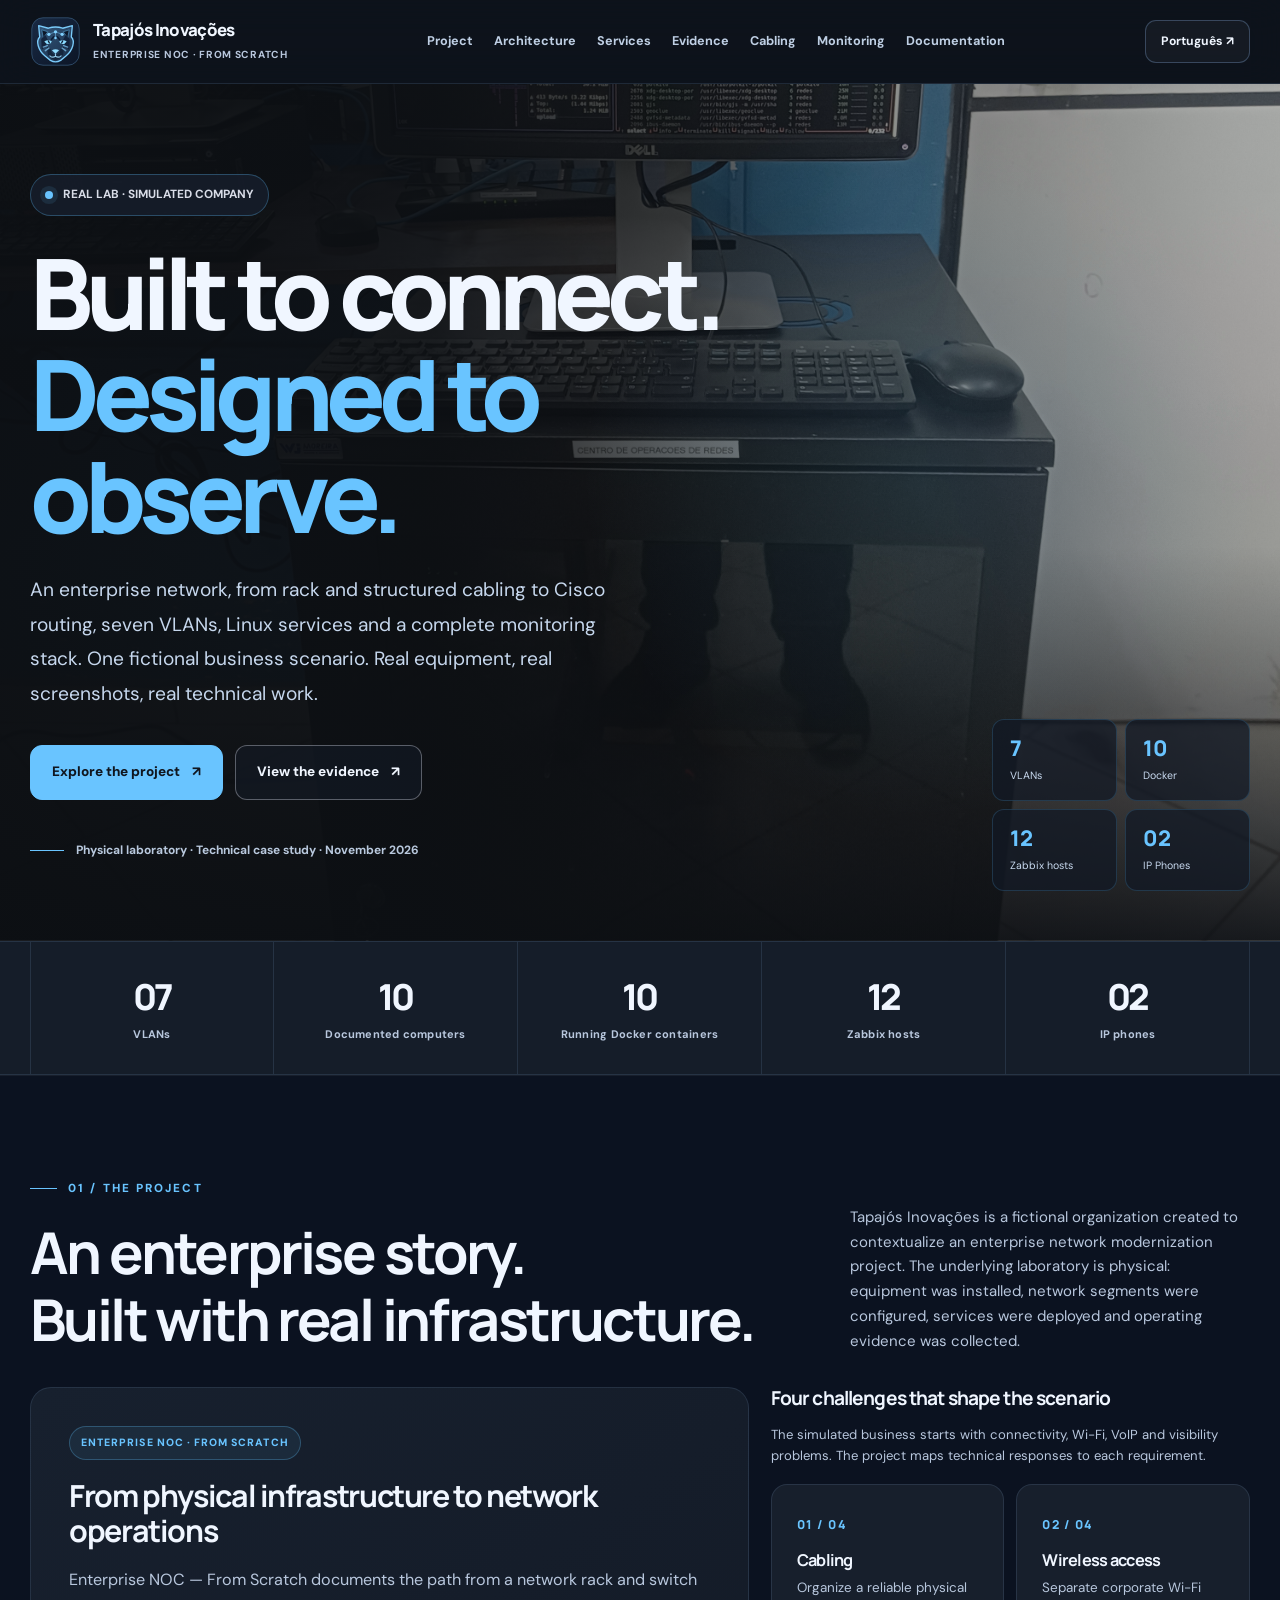
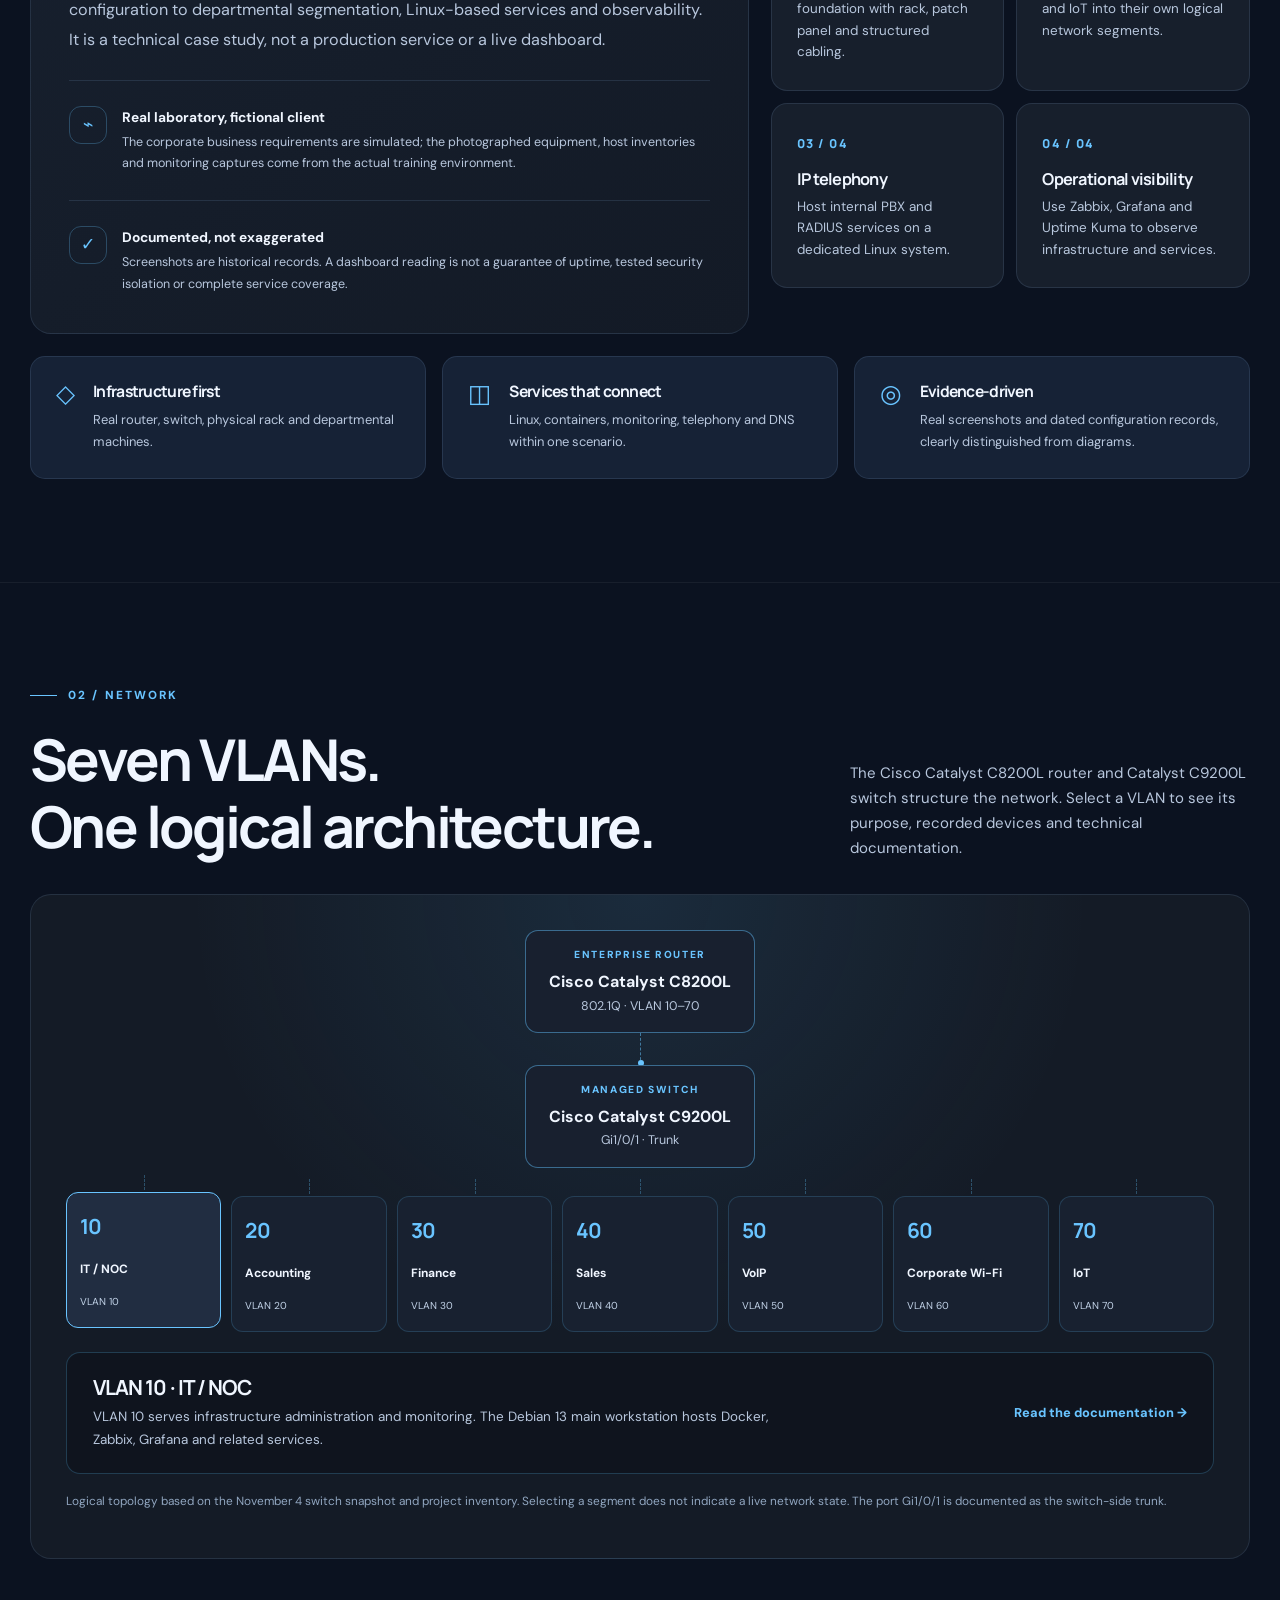
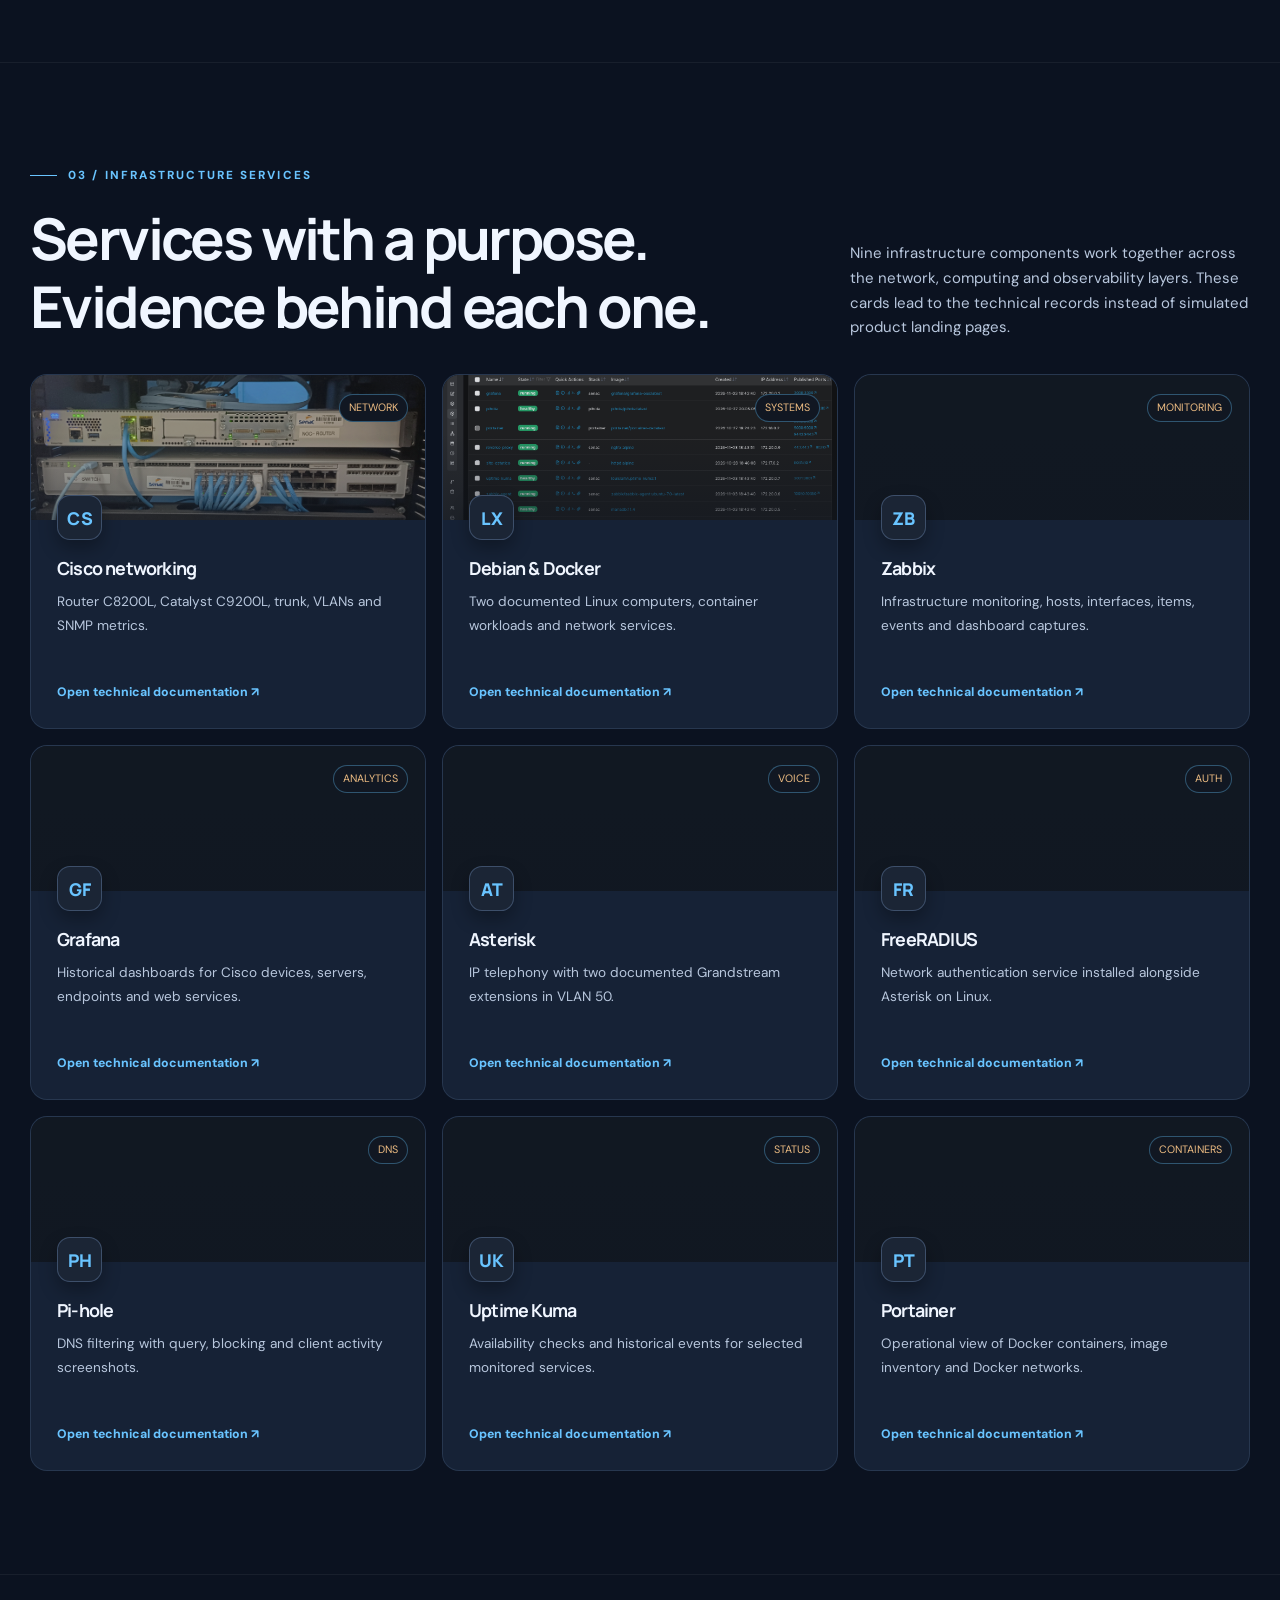
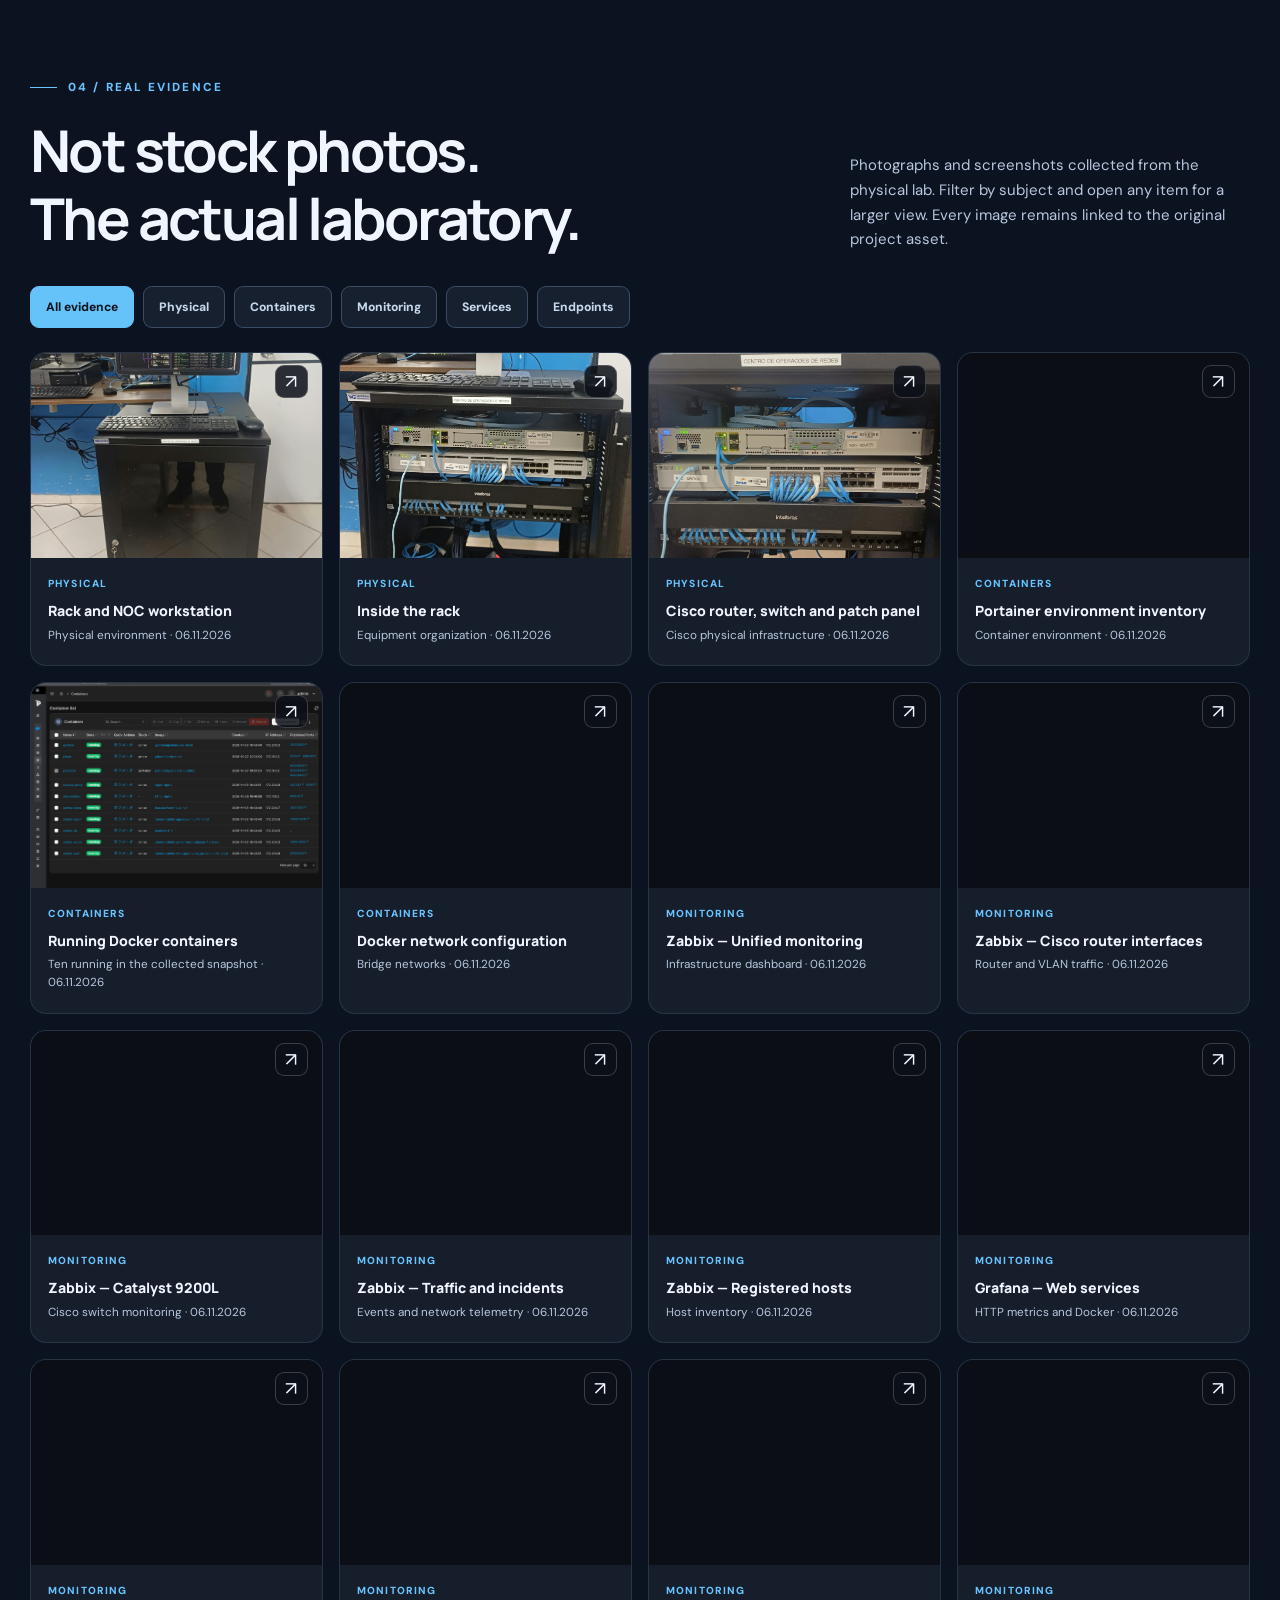
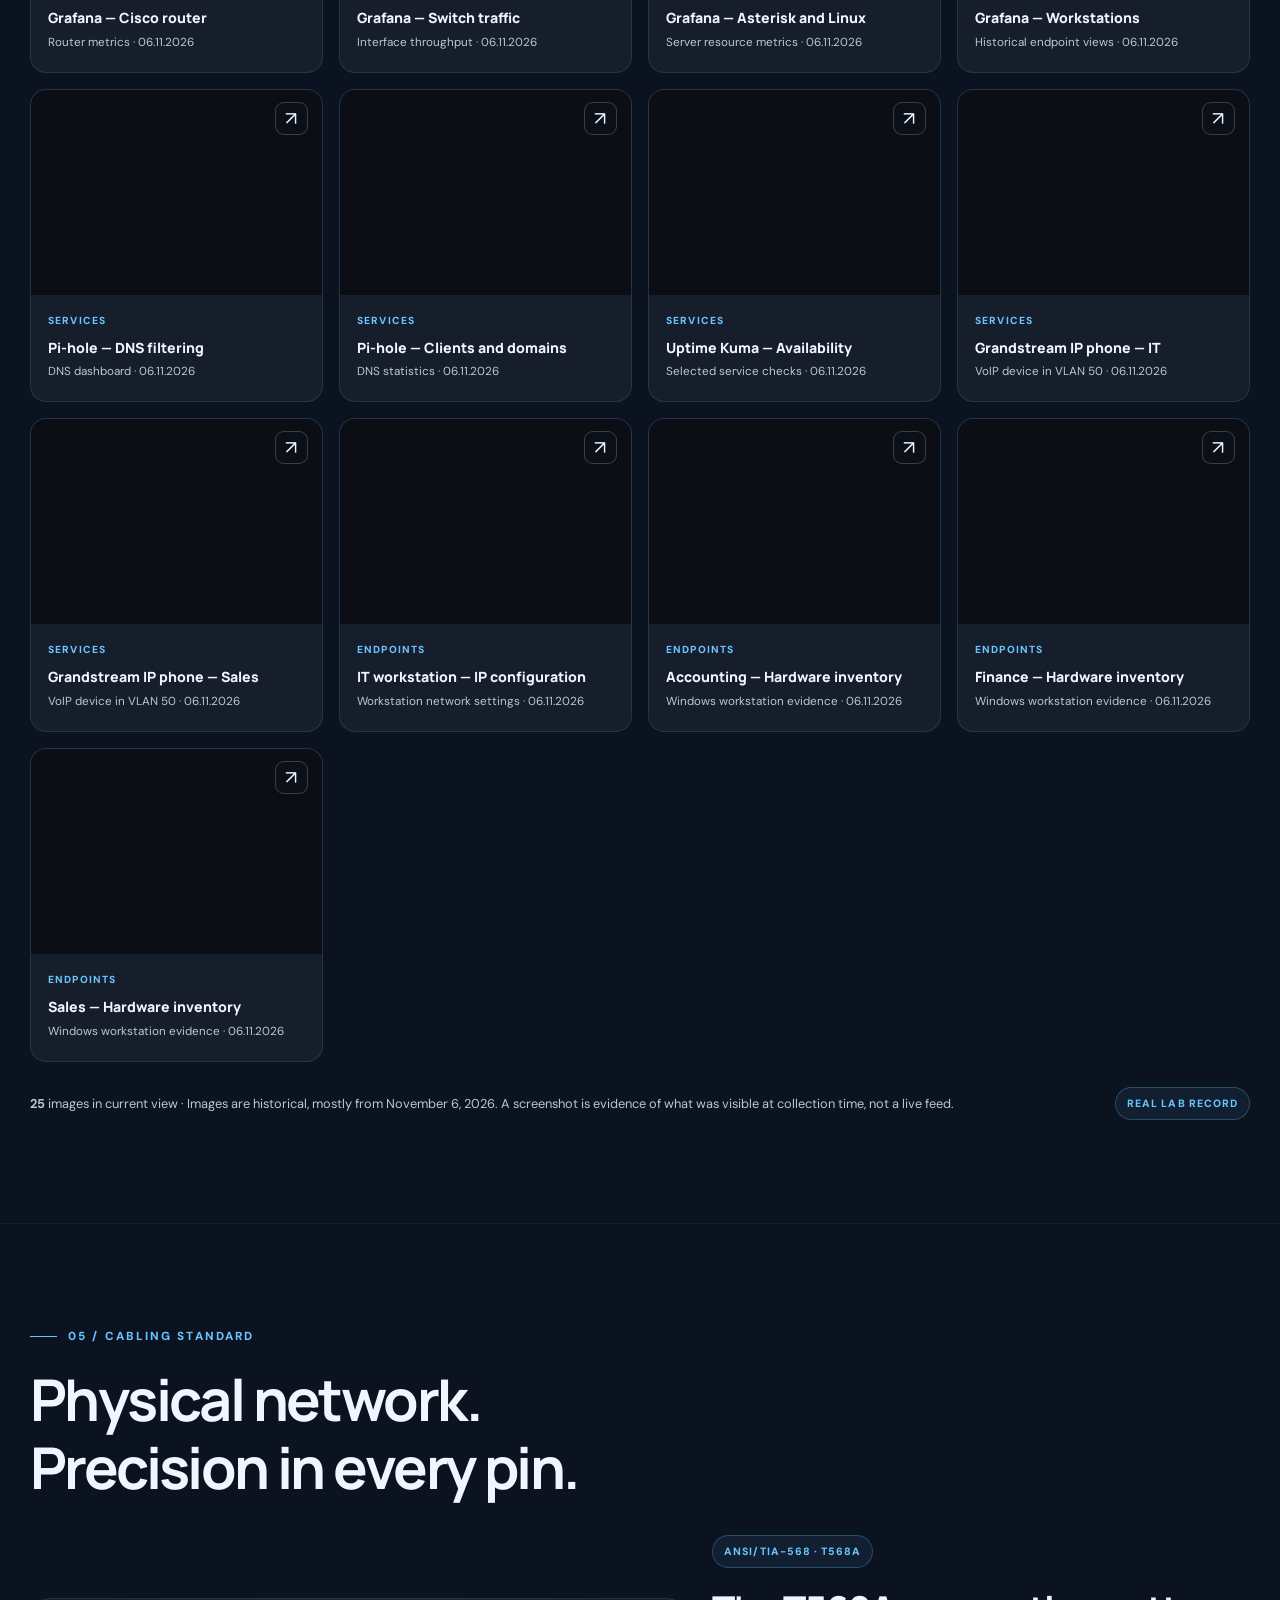
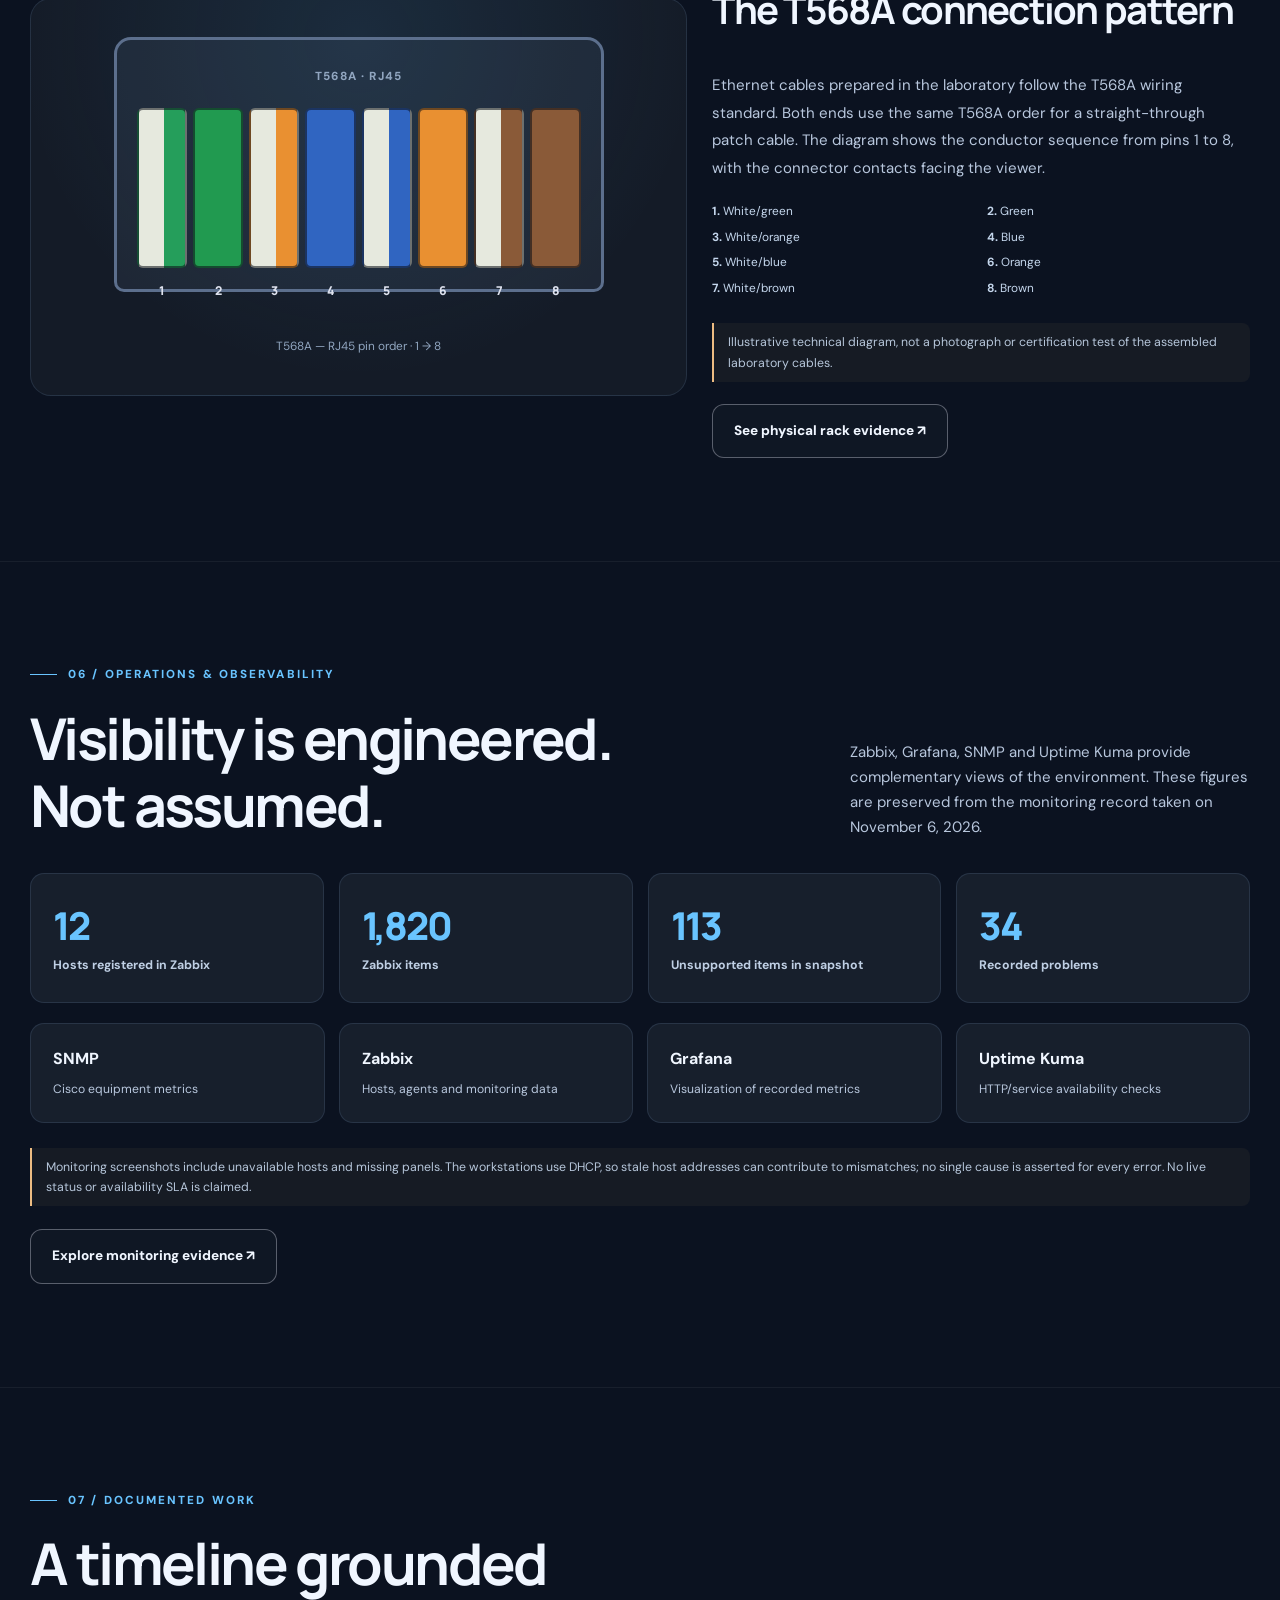
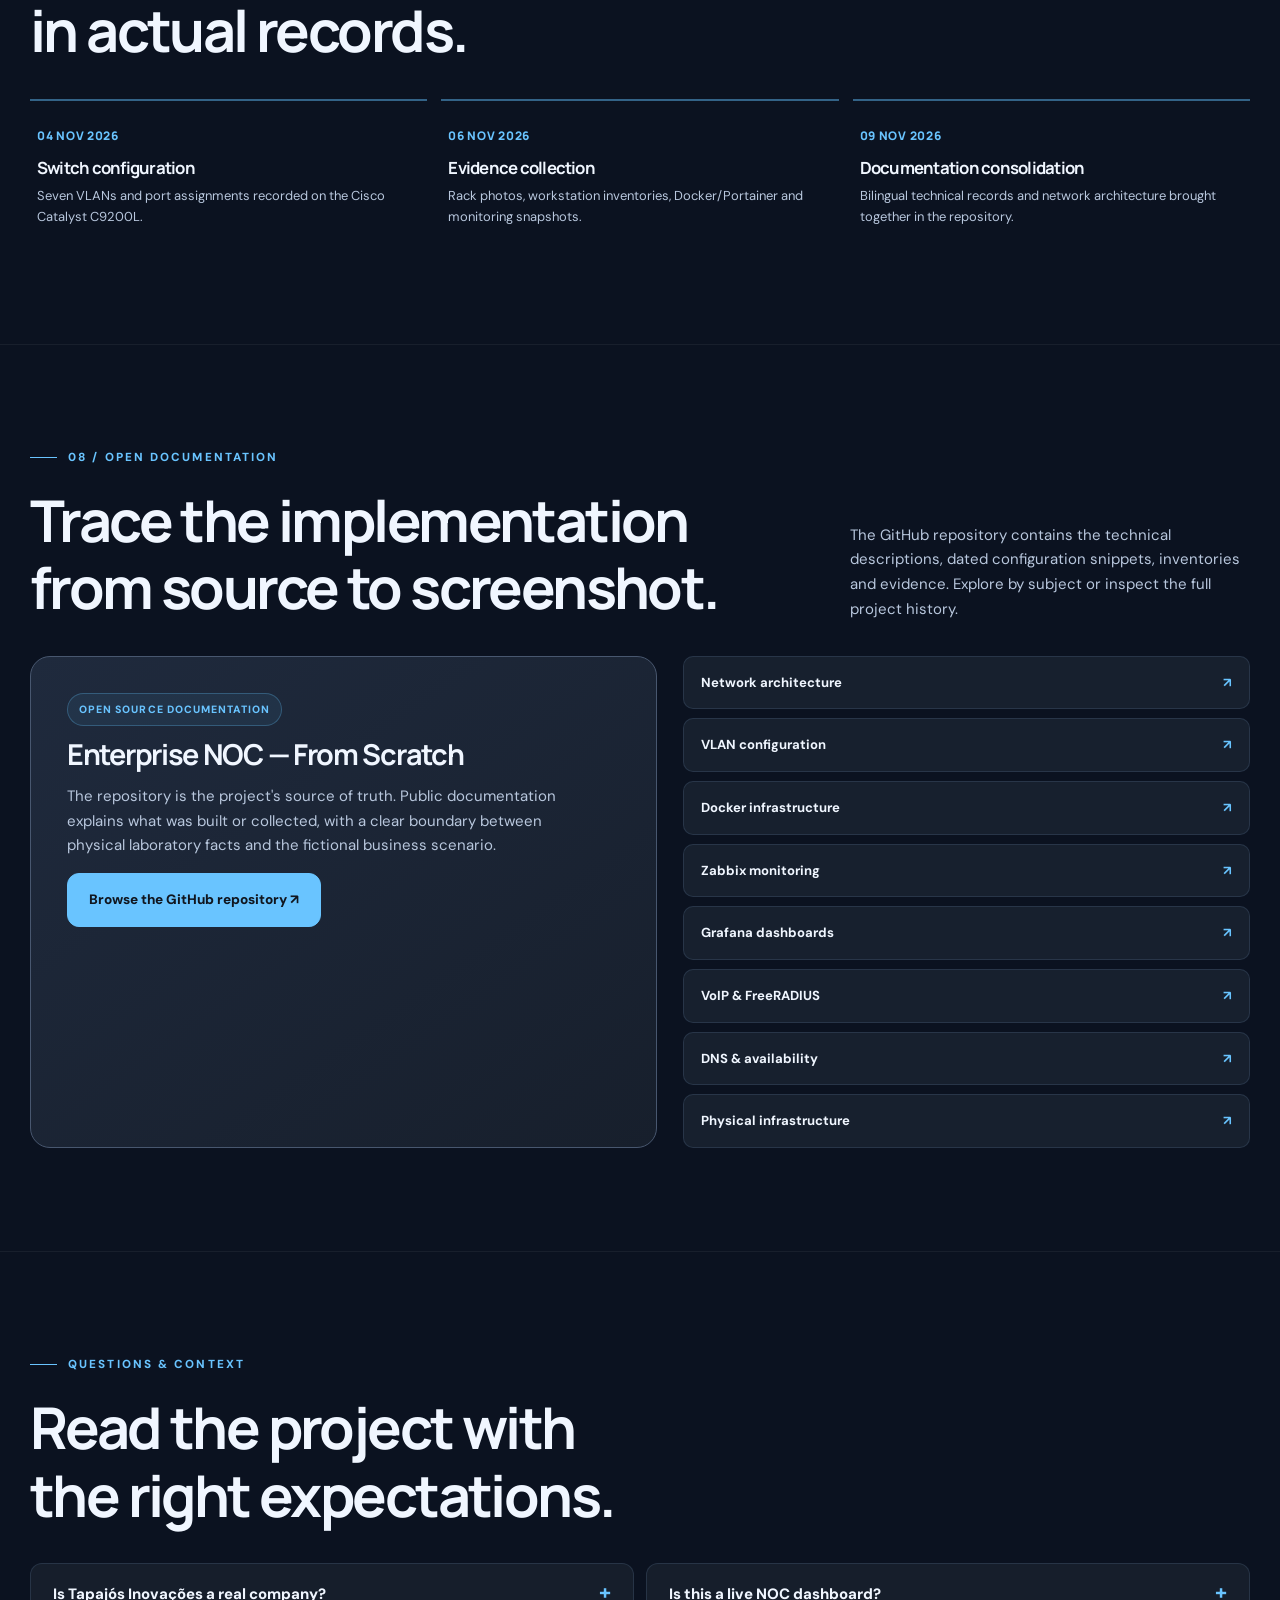
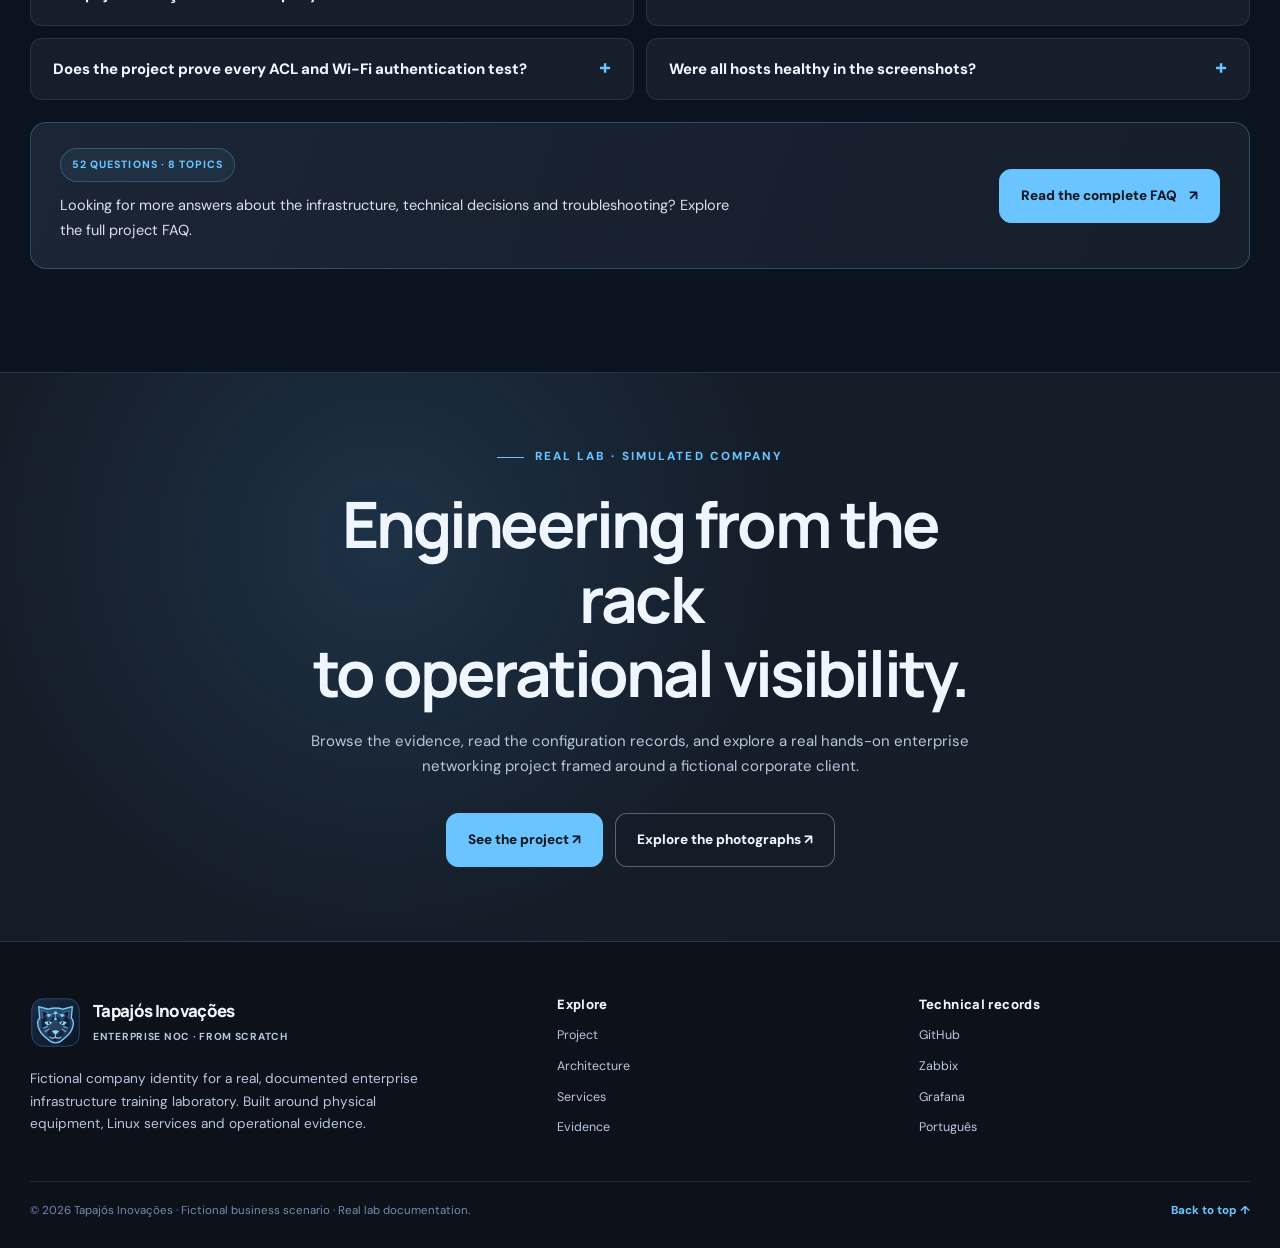
==== commit ed8d10ae: "style(site): adopt midnight-blue palette and Tapajos jaguar identity" ====
--- a/docs/index.html
+++ b/docs/index.html
@@ -3,7 +3,7 @@
 <head>
 <meta charset="utf-8">
 <meta name="viewport" content="width=device-width, initial-scale=1">
-<meta name="theme-color" content="#1a1e1b">
+<meta name="theme-color" content="#0b1220">
 <meta name="description" content="Explore a real physical enterprise networking laboratory through infrastructure photos, VLAN architecture, Linux services, Docker and Zabbix/Grafana dashboards.">
 <meta property="og:type" content="website">
 <meta property="og:title" content="Tapajós Inovações — Enterprise NOC | Infrastructure &amp; Observability">
--- a/docs/assets/css/site.css
+++ b/docs/assets/css/site.css
@@ -1,38 +1,38 @@
 
 @import url('https://fonts.googleapis.com/css2?family=DM+Sans:wght@400;500;600;700&family=Manrope:wght@400;500;600;700;800&display=swap');
-:root{color-scheme:dark;--bg:#1a1e1b;--bg-deep:#151916;--paper:#252b26;--paper-soft:#2b322c;--paper-hover:#323d35;--line:rgba(190,218,192,.13);--line-strong:rgba(190,218,192,.27);--text:#f3f7f0;--muted:#b0beb1;--soft:#8da090;--jade:#99eda6;--jade2:#56d790;--gold:#e0bd76;--radius:21px;--shadow:0 24px 70px rgba(0,0,0,.26);--w:min(1220px,calc(100% - 48px));font-family:'DM Sans',system-ui,-apple-system,sans-serif}
-*{box-sizing:border-box}html{scroll-behavior:smooth;scroll-padding-top:90px}body{margin:0;background:var(--bg);color:var(--text);font-size:15px;line-height:1.65;overflow-x:hidden}a{color:inherit;text-decoration:none}button,input{font:inherit}button{cursor:pointer}button:disabled{opacity:.4;cursor:not-allowed}img{max-width:100%;display:block}::selection{background:var(--jade);color:#102115}:focus-visible{outline:3px solid var(--jade);outline-offset:4px}h1,h2,h3,h4,p{margin-top:0}h1,h2,h3,h4{font-family:'Manrope',system-ui,sans-serif;letter-spacing:-.045em;line-height:1.17}p{color:var(--muted)}.wrap{width:var(--w);margin-inline:auto}.eyebrow{text-transform:uppercase;color:var(--jade);font-size:.73rem;letter-spacing:.18em;font-weight:800}.kicker{display:flex;align-items:center;gap:11px;margin-bottom:20px}.kicker:before{content:'';width:27px;height:1px;background:var(--jade)}.section{padding:103px 0;border-top:1px solid rgba(255,255,255,.055)}.section-head{display:flex;justify-content:space-between;align-items:flex-end;gap:30px;margin-bottom:34px}.section-head h2{font-size:clamp(2rem,4.5vw,3.65rem);margin:0;max-width:770px}.section-head p{max-width:400px;margin:0}.section-sub{max-width:680px;font-size:1.05rem;line-height:1.85}.muted{color:var(--muted)}.accent{color:var(--jade)}.gold{color:var(--gold)}.show-on-focus{position:absolute;left:-9999px}.show-on-focus:focus{left:15px;top:15px;z-index:1000;padding:13px;background:#fff;color:#000}.reading-line{position:fixed;top:0;left:0;width:0;height:3px;background:linear-gradient(90deg,var(--jade),var(--gold));z-index:1000;transition:width .12s}
-.site-head{position:sticky;top:0;z-index:100;background:rgba(24,29,25,.91);backdrop-filter:blur(18px);border-bottom:1px solid var(--line)}.nav{width:var(--w);height:83px;margin:auto;display:flex;align-items:center;justify-content:space-between;gap:22px}.brand{display:flex;align-items:center;gap:12px;min-width:220px}.brand img{width:51px;height:51px}.brand-name{font-size:1.05rem;font-family:'Manrope',sans-serif;font-weight:800;letter-spacing:-.04em;line-height:1.2}.brand-sub{display:block;color:var(--muted);font-size:.64rem;letter-spacing:.07em;text-transform:uppercase;font-weight:700;margin-top:4px}.nav-links{display:flex;align-items:center;gap:21px}.nav-links a{font-size:.79rem;font-weight:700;color:#c8d5c9;transition:color .2s}.nav-links a:hover,.nav-links a[aria-current=page]{color:var(--jade)}.nav-right{display:flex;align-items:center;gap:10px}.lang-btn,.ghost-btn,.menu-btn{border:1px solid var(--line-strong);background:rgba(255,255,255,.035);color:var(--text);border-radius:11px;padding:10px 15px;font-weight:700;font-size:.76rem;white-space:nowrap}.lang-btn:hover,.ghost-btn:hover{border-color:var(--jade);color:var(--jade)}.menu-btn{display:none;padding:9px 12px}.chip{font-size:.66rem;letter-spacing:.1em;text-transform:uppercase;font-weight:800;color:var(--jade);border:1px solid rgba(152,233,172,.28);background:rgba(123,211,146,.08);padding:7px 11px;border-radius:999px;display:inline-block}
-.hero{position:relative;min-height:700px;display:flex;align-items:center;overflow:hidden;background:#171d19}.hero-image{position:absolute;inset:0;background-image:linear-gradient(90deg,rgba(18,23,19,.98) 0%,rgba(18,23,19,.94) 34%,rgba(18,23,19,.49) 67%,rgba(18,23,19,.23) 100%),linear-gradient(0deg,rgba(18,23,19,.92),transparent 46%),url('../images/physical/network-infrastructure-overview.jpg');background-size:cover;background-position:center right;filter:saturate(.72)}.hero:after{content:'';position:absolute;inset:0;pointer-events:none;background:radial-gradient(circle at 72% 46%,rgba(116,213,139,.12),transparent 33%)}.hero-content{position:relative;z-index:2;padding:90px 0 80px}.hero-copy{max-width:735px}.hero-flag{display:inline-flex;gap:10px;align-items:center;background:rgba(35,52,40,.73);border:1px solid rgba(144,227,155,.3);padding:10px 14px;border-radius:100px;margin-bottom:26px;color:#d0e4d0;font-size:.74rem;font-weight:700}.hero-flag b{background:var(--jade);height:8px;width:8px;border-radius:50%;box-shadow:0 0 0 5px rgba(136,231,151,.11)}.hero h1{font-size:clamp(3.55rem,7.7vw,7.15rem);line-height:1.03;margin:0 0 27px;font-weight:800;letter-spacing:-.07em}.hero h1 em{font-style:normal;color:var(--jade);display:block}.hero p{font-size:clamp(1.03rem,1.7vw,1.2rem);max-width:600px;line-height:1.8;color:#d0ddd1}.actions{display:flex;flex-wrap:wrap;gap:12px;margin-top:34px}.btn{display:inline-flex;align-items:center;justify-content:center;gap:12px;padding:15px 21px;border-radius:12px;font-size:.85rem;font-weight:800;transition:transform .2s,border .2s,background .2s}.btn:hover{transform:translateY(-2px)}.btn-main{background:var(--jade);color:#142419;border:1px solid var(--jade)}.btn-main:hover{background:#b5f5ba}.btn-outline{color:var(--text);border:1px solid rgba(230,240,233,.34);background:rgba(35,43,36,.55)}.btn-outline:hover{border-color:var(--jade)}.hero-foot{display:flex;align-items:center;gap:12px;color:#c0d0c1;font-size:.75rem;font-weight:700;margin-top:41px}.hero-foot i{display:block;height:1px;width:34px;background:var(--jade)}.hero-index{position:absolute;bottom:50px;right:0;display:grid;grid-template-columns:repeat(2,minmax(125px,1fr));gap:8px;max-width:320px}.hero-index .mini{background:rgba(31,39,33,.75);border:1px solid rgba(150,199,152,.19);padding:13px 17px;border-radius:12px}.mini b{display:block;font:800 1.35rem 'Manrope',sans-serif;color:var(--jade)}.mini span{font-size:.66rem;color:#d3dfd4}.stats{background:#252c27;border-top:1px solid var(--line);border-bottom:1px solid var(--line)}.stat-grid{display:grid;grid-template-columns:repeat(5,1fr)}.stat{padding:30px 16px 29px;border-right:1px solid var(--line);text-align:center}.stat:first-child{border-left:1px solid var(--line)}.stat strong{font:800 clamp(1.5rem,2.8vw,2.5rem) 'Manrope',sans-serif;letter-spacing:-.06em;color:var(--text);display:block}.stat span{color:var(--muted);font-weight:700;font-size:.69rem;letter-spacing:.02em}
-.overview-grid{display:grid;grid-template-columns:1.2fr .8fr;gap:22px}.big-panel{padding:38px;border:1px solid var(--line);border-radius:var(--radius);background:linear-gradient(145deg,#29312a,#222824)}.big-panel h3{font-size:1.9rem;margin-bottom:16px}.big-panel p{font-size:1.01rem;line-height:1.85}.factline{display:flex;gap:15px;margin:25px 0 0;padding-top:25px;border-top:1px solid var(--line)}.icon-ring{flex:0 0 38px;width:38px;height:38px;display:grid;place-items:center;border-radius:12px;border:1px solid rgba(165,236,175,.28);color:var(--jade);font-size:1.1rem}.factline strong{display:block;font-size:.86rem}.factline small{display:block;color:var(--muted);margin-top:4px;line-height:1.7}.scenario{display:grid;grid-template-columns:1fr 1fr;gap:12px}.scenario-card{padding:27px 25px;background:#292f2a;border:1px solid var(--line);border-radius:16px;min-height:164px}.scenario-card .num{color:var(--jade);font:800 .77rem 'Manrope';letter-spacing:.12em}.scenario-card h4{margin:14px 0 7px;font-size:1.02rem}.scenario-card p{font-size:.84rem;margin:0;line-height:1.6}
-.feature-rail{display:grid;grid-template-columns:repeat(3,1fr);gap:16px;margin-top:22px}.feature{background:var(--paper);border:1px solid var(--line);border-radius:15px;padding:25px;display:flex;gap:18px}.feature .glyph{font-size:1.55rem;color:var(--jade);line-height:1}.feature h4{font-size:.98rem;margin-bottom:9px}.feature p{font-size:.81rem;line-height:1.7;margin-bottom:0}
-.topology{padding:35px;background:radial-gradient(circle at 50% 0%,rgba(97,195,122,.11),transparent 50%),#222924;border:1px solid var(--line);border-radius:var(--radius)}.network-flow{display:flex;align-items:center;flex-direction:column}.network-node{border:1px solid rgba(146,221,154,.48);background:#26332a;padding:16px 23px;text-align:center;min-width:205px;border-radius:13px;position:relative}.network-node strong{display:block;font-size:1rem}.network-node small{color:var(--muted);display:block}.network-node .node-type{display:block;color:var(--jade);text-transform:uppercase;letter-spacing:.16em;font-size:.64rem;font-weight:800;margin-bottom:5px}.flow-stem{height:32px;border-left:1px dashed rgba(151,233,163,.55);position:relative}.flow-stem:after{content:'';position:absolute;bottom:-1px;left:-3px;width:6px;height:6px;border-radius:50%;background:var(--jade)}.vlan-grid{margin-top:28px;display:grid;grid-template-columns:repeat(7,minmax(0,1fr));gap:10px}.vlan{position:relative;min-height:136px;display:flex;align-items:flex-start;flex-direction:column;justify-content:space-between;padding:16px 13px;border:1px solid rgba(172,212,175,.19);border-radius:12px;background:#2b332d;color:var(--text);text-align:left;transition:.2s}.vlan:before{content:'';height:15px;position:absolute;border-left:1px dashed rgba(151,233,163,.32);top:-18px;left:50%}.vlan:hover,.vlan[aria-pressed=true]{border-color:var(--jade);background:#34473a;transform:translateY(-4px)}.vlan b{color:var(--jade);font-size:1.3rem;font-family:'Manrope';letter-spacing:-.04em}.vlan span{font-size:.75rem;font-weight:700;line-height:1.35}.vlan em{font-style:normal;font-size:.63rem;color:#c6dbc9}.vlan-detail{display:flex;align-items:center;justify-content:space-between;gap:24px;border:1px solid rgba(150,219,158,.24);border-radius:14px;padding:22px 26px;background:rgba(20,28,22,.6);margin-top:20px;min-height:120px}.vlan-detail h3{font-size:1.3rem;margin:0 0 7px}.vlan-detail p{font-size:.84rem;margin:0;max-width:720px}.vlan-detail a{font-size:.8rem;color:var(--jade);font-weight:800;white-space:nowrap}.caption{font-size:.74rem;color:var(--soft);margin-top:18px}
-.services-grid{display:grid;grid-template-columns:repeat(3,1fr);gap:16px}.service{border:1px solid var(--line);background:var(--paper);border-radius:17px;padding:26px;min-height:218px;display:flex;flex-direction:column;position:relative;transition:.24s}.service:hover{border-color:rgba(150,225,162,.48);background:var(--paper-hover);transform:translateY(-4px)}.service-mark{border:1px solid var(--line-strong);width:45px;height:45px;border-radius:13px;color:var(--jade);display:grid;place-items:center;font:800 1.1rem 'Manrope',sans-serif;margin-bottom:24px}.service h3{font-size:1.12rem;margin:0 0 11px}.service p{font-size:.85rem;line-height:1.75;margin:0 0 20px}.service a{color:var(--jade);font-weight:800;font-size:.77rem;margin-top:auto}.tag{font-size:.67rem;border:1px solid rgba(226,203,154,.25);color:var(--gold);border-radius:100px;padding:4px 9px;position:absolute;right:17px;top:19px}
-.gallery-controls{display:flex;flex-wrap:wrap;gap:9px;margin-bottom:24px}.filter{background:#293129;border:1px solid var(--line-strong);color:#d0ded0;padding:10px 15px;border-radius:9px;font-size:.76rem;font-weight:800;transition:.2s}.filter:hover,.filter[aria-pressed=true]{background:#a2efa9;color:#152519;border-color:#a2efa9}.gallery-grid{display:grid;grid-template-columns:repeat(4,1fr);gap:16px}.photo{display:flex;flex-direction:column;background:#272e28;border:1px solid var(--line);border-radius:16px;overflow:hidden;color:var(--text);text-align:left;padding:0;transition:transform .2s,border-color .2s}.photo:hover{transform:translateY(-4px);border-color:var(--jade)}.photo[hidden]{display:none}.photo-media{position:relative;overflow:hidden;aspect-ratio:1.42;background:#111713}.photo-media img{width:100%;height:100%;object-fit:cover;transition:transform .4s}.photo:hover img{transform:scale(1.065)}.photo-media:after{content:'↗';position:absolute;right:14px;top:12px;background:rgba(19,26,21,.85);border:1px solid rgba(255,255,255,.2);border-radius:9px;width:31px;height:31px;display:grid;place-items:center;font-size:1.2rem}.photo-info{padding:18px 17px 21px;display:block}.photo-info strong{font:800 .88rem 'Manrope';display:block;line-height:1.4}.photo-info small{display:block;color:var(--muted);margin-top:5px;font-size:.73rem;line-height:1.55}.photo-info em{display:block;color:var(--jade);font-size:.64rem;text-transform:uppercase;letter-spacing:.11em;font-style:normal;font-weight:800;margin-bottom:8px}.gallery-bottom{display:flex;justify-content:space-between;align-items:center;gap:20px;margin-top:25px}.gallery-bottom p{font-size:.8rem;margin:0}
-dialog.lightbox{border:1px solid #627468;border-radius:19px;max-width:min(1080px,96vw);width:100%;max-height:95vh;overflow:auto;padding:0;color:var(--text);background:#1d231f;box-shadow:0 30px 110px #000}dialog.lightbox::backdrop{background:rgba(0,0,0,.86);backdrop-filter:blur(6px)}.lightbox-body{position:relative}.lightbox-img{display:block;width:100%;height:min(64vh,720px);object-fit:contain;background:#111811}.lightbox-info{display:flex;justify-content:space-between;gap:30px;align-items:center;padding:18px 25px}.lightbox-info b{font:800 1rem 'Manrope';display:block}.lightbox-info small{color:var(--muted)}.modal-controls{display:flex;align-items:center;gap:8px}.modal-controls button{border:1px solid var(--line-strong);background:#344137;color:#fff;border-radius:9px;padding:9px 14px}.modal-close{position:absolute;right:14px;top:14px;z-index:2;border:1px solid #668270;background:#1d2820;color:#fff;padding:8px 14px;border-radius:10px}
-.cable-layout{display:grid;grid-template-columns:1.1fr .9fr;gap:25px;align-items:center}.cable-art{border:1px solid var(--line);background:radial-gradient(circle at 50% 10%,rgba(86,211,132,.11),transparent 70%),#222a24;border-radius:21px;padding:38px 30px}.rj45-shell{border-radius:17px 17px 10px 10px;border:3px solid #718376;max-width:490px;margin:0 auto 23px;padding:27px 20px 21px;background:rgba(112,134,116,.14);position:relative}.rj45-shell:before{content:'T568A · RJ45';display:block;color:var(--soft);font-weight:800;letter-spacing:.1em;font-size:.73rem;margin:0 0 22px;text-align:center}.pin-grid{display:grid;grid-template-columns:repeat(8,1fr);gap:6px}.wire{height:160px;border:2px solid rgba(20,20,20,.55);border-radius:6px;position:relative;display:flex;align-items:flex-end;justify-content:center}.wire span{position:absolute;bottom:-33px;color:#dce8de;font:800 .76rem 'Manrope'}.wire.wg{background:linear-gradient(90deg,#e6e9de 0 54%,#259e5b 54%)}.wire.g{background:#219a50}.wire.wo{background:linear-gradient(90deg,#e6e9de 0 54%,#e99031 54%)}.wire.b{background:#3065c1}.wire.wb{background:linear-gradient(90deg,#e6e9de 0 54%,#3065c1 54%)}.wire.o{background:#e99031}.wire.wbr{background:linear-gradient(90deg,#e6e9de 0 54%,#8a5a38 54%)}.wire.br{background:#8a5a38}.cable-copy h3{font-size:clamp(1.8rem,3vw,2.5rem)}.cable-copy p{font-size:.94rem;line-height:1.85}.wire-legend{display:grid;grid-template-columns:repeat(2,1fr);column-gap:12px;row-gap:6px;margin:19px 0 25px;padding:0;list-style:none}.wire-legend li{font-size:.74rem;color:#cfddcf}.caution{display:block;border-left:2px solid var(--gold);padding:9px 14px;color:#d6c7ac;background:rgba(219,174,106,.055);border-radius:0 8px 8px 0;font-size:.77rem}
-.metrics-band{display:grid;grid-template-columns:repeat(4,1fr);gap:15px}.metric-box{border-radius:14px;padding:25px 22px;background:#282f29;border:1px solid var(--line)}.metric-box strong{font:800 clamp(1.6rem,3vw,2.7rem) 'Manrope';letter-spacing:-.06em;color:var(--jade);display:block}.metric-box span{font-size:.77rem;color:#c8d5c9;font-weight:700}.monitor-flow{display:grid;grid-template-columns:repeat(4,1fr);gap:14px;margin-top:20px}.monitor-chip{padding:22px;border:1px solid var(--line);background:#282f29;border-radius:14px}.monitor-chip b{display:block;font-size:1rem}.monitor-chip small{color:var(--muted);font-size:.76rem;display:block;margin:7px 0 0}
-.docs-layout{display:grid;grid-template-columns:1.05fr .95fr;gap:26px}.docs-primary{padding:36px;background:linear-gradient(145deg,#334237,#263027);border:1px solid #4c6b54;border-radius:20px}.docs-primary h3{font-size:1.8rem;margin:12px 0}.docs-primary p{max-width:530px}.docs-list{display:grid;gap:9px}.docs-link{border:1px solid var(--line);border-radius:10px;background:#293129;padding:15px 17px;display:flex;justify-content:space-between;align-items:center;gap:14px;font-size:.82rem;font-weight:700;transition:.2s}.docs-link span{color:var(--jade)}.docs-link:hover{border-color:var(--jade);background:#304037}.timeline{display:grid;grid-template-columns:repeat(3,1fr);gap:14px}.timeline-item{border-top:2px solid rgba(140,223,161,.48);padding:22px 7px 0}.timeline-item time{font:800 .74rem 'Manrope';color:var(--jade);letter-spacing:.06em}.timeline-item h4{font-size:1.05rem;margin:11px 0 7px}.timeline-item p{font-size:.81rem}.faq{display:grid;grid-template-columns:1fr 1fr;gap:12px}.faq details{background:#272e28;border:1px solid var(--line);border-radius:12px;padding:18px 22px}.faq summary{font-weight:800;cursor:pointer;list-style:none;display:flex;justify-content:space-between;gap:12px}.faq summary:after{content:'+';color:var(--jade);font-size:1.3rem;line-height:1}.faq details[open] summary:after{content:'−'}.faq p{font-size:.83rem;margin:13px 0 0}
-.end-cta{padding:74px 0;background:radial-gradient(circle at 30% 30%,rgba(110,195,122,.14),transparent 40%),#232d25;border-top:1px solid rgba(161,218,170,.17);border-bottom:1px solid rgba(161,218,170,.17);text-align:center}.end-cta h2{font-size:clamp(2.2rem,5vw,4rem);max-width:700px;margin:0 auto 18px}.end-cta p{max-width:700px;margin:0 auto}.end-cta .actions{justify-content:center}
-.site-foot{background:#171c18;padding:55px 0 28px}.foot-main{display:grid;grid-template-columns:1.5fr 1fr 1fr;gap:30px;padding-bottom:32px}.foot-main p{font-size:.85rem;max-width:390px}.foot-head{font-weight:800;letter-spacing:.03em;font-size:.81rem;margin-bottom:13px}.foot-links{display:grid;gap:10px}.foot-links a{font-size:.78rem;color:var(--muted)}.foot-links a:hover{color:var(--jade)}.foot-bottom{border-top:1px solid var(--line);padding-top:19px;display:flex;justify-content:space-between;gap:15px;color:#8ea392;font-size:.72rem}.back-top{color:var(--jade);font-weight:800}.reveal{opacity:0;transform:translateY(24px);transition:opacity .7s,transform .7s}.reveal.is-visible{opacity:1;transform:none}
+:root{color-scheme:dark;--bg:#0b1220;--bg-deep:#080e19;--paper:#162236;--paper-soft:#1d2b40;--paper-hover:#243650;--line:rgba(137,172,222,.15);--line-strong:rgba(137,172,222,.31);--text:#f0f6ff;--muted:#b8c7dd;--soft:#91a6c0;--accent:#69c4ff;--accent2:#369de2;--gold:#edbc82;--radius:21px;--shadow:0 24px 70px rgba(0,0,0,.26);--w:min(1220px,calc(100% - 48px));font-family:'DM Sans',system-ui,-apple-system,sans-serif}
+*{box-sizing:border-box}html{scroll-behavior:smooth;scroll-padding-top:90px}body{margin:0;background:var(--bg);color:var(--text);font-size:15px;line-height:1.65;overflow-x:hidden}a{color:inherit;text-decoration:none}button,input{font:inherit}button{cursor:pointer}button:disabled{opacity:.4;cursor:not-allowed}img{max-width:100%;display:block}::selection{background:var(--accent);color:#0e131c}:focus-visible{outline:3px solid var(--accent);outline-offset:4px}h1,h2,h3,h4,p{margin-top:0}h1,h2,h3,h4{font-family:'Manrope',system-ui,sans-serif;letter-spacing:-.045em;line-height:1.17}p{color:var(--muted)}.wrap{width:var(--w);margin-inline:auto}.eyebrow{text-transform:uppercase;color:var(--accent);font-size:.73rem;letter-spacing:.18em;font-weight:800}.kicker{display:flex;align-items:center;gap:11px;margin-bottom:20px}.kicker:before{content:'';width:27px;height:1px;background:var(--accent)}.section{padding:103px 0;border-top:1px solid rgba(255,255,255,.055)}.section-head{display:flex;justify-content:space-between;align-items:flex-end;gap:30px;margin-bottom:34px}.section-head h2{font-size:clamp(2rem,4.5vw,3.65rem);margin:0;max-width:770px}.section-head p{max-width:400px;margin:0}.section-sub{max-width:680px;font-size:1.05rem;line-height:1.85}.muted{color:var(--muted)}.accent{color:var(--accent)}.gold{color:var(--gold)}.show-on-focus{position:absolute;left:-9999px}.show-on-focus:focus{left:15px;top:15px;z-index:1000;padding:13px;background:#ffffff;color:#000000}.reading-line{position:fixed;top:0;left:0;width:0;height:3px;background:linear-gradient(90deg,var(--accent),var(--gold));z-index:1000;transition:width .12s}
+.site-head{position:sticky;top:0;z-index:100;background:rgba(14,19,27,.91);backdrop-filter:blur(18px);border-bottom:1px solid var(--line)}.nav{width:var(--w);height:83px;margin:auto;display:flex;align-items:center;justify-content:space-between;gap:22px}.brand{display:flex;align-items:center;gap:12px;min-width:220px}.brand img{width:51px;height:51px}.brand-name{font-size:1.05rem;font-family:'Manrope',sans-serif;font-weight:800;letter-spacing:-.04em;line-height:1.2}.brand-sub{display:block;color:var(--muted);font-size:.64rem;letter-spacing:.07em;text-transform:uppercase;font-weight:700;margin-top:4px}.nav-links{display:flex;align-items:center;gap:21px}.nav-links a{font-size:.79rem;font-weight:700;color:#bfcfe4;transition:color .2s}.nav-links a:hover,.nav-links a[aria-current=page]{color:var(--accent)}.nav-right{display:flex;align-items:center;gap:10px}.lang-btn,.ghost-btn,.menu-btn{border:1px solid var(--line-strong);background:rgba(255,255,255,.035);color:var(--text);border-radius:11px;padding:10px 15px;font-weight:700;font-size:.76rem;white-space:nowrap}.lang-btn:hover,.ghost-btn:hover{border-color:var(--accent);color:var(--accent)}.menu-btn{display:none;padding:9px 12px}.chip{font-size:.66rem;letter-spacing:.1em;text-transform:uppercase;font-weight:800;color:var(--accent);border:1px solid rgba(99,193,249,.28);background:rgba(88,183,243,.08);padding:7px 11px;border-radius:999px;display:inline-block}
+.hero{position:relative;min-height:700px;display:flex;align-items:center;overflow:hidden;background:#0e131b}.hero-image{position:absolute;inset:0;background-image:linear-gradient(90deg,rgba(11,15,21,.98) 0%,rgba(11,15,21,.94) 34%,rgba(11,15,21,.49) 67%,rgba(11,15,21,.23) 100%),linear-gradient(0deg,rgba(11,15,21,.92),transparent 46%),url('../images/physical/network-infrastructure-overview.jpg');background-size:cover;background-position:center right;filter:saturate(.72)}.hero:after{content:'';position:absolute;inset:0;pointer-events:none;background:radial-gradient(circle at 72% 46%,rgba(88,183,243,.12),transparent 33%)}.hero-content{position:relative;z-index:2;padding:90px 0 80px}.hero-copy{max-width:735px}.hero-flag{display:inline-flex;gap:10px;align-items:center;background:rgba(24,32,47,.73);border:1px solid rgba(95,190,247,.3);padding:10px 14px;border-radius:100px;margin-bottom:26px;color:#d8dce7;font-size:.74rem;font-weight:700}.hero-flag b{background:var(--accent);height:8px;width:8px;border-radius:50%;box-shadow:0 0 0 5px rgba(96,190,247,.11)}.hero h1{font-size:clamp(3.55rem,7.7vw,7.15rem);line-height:1.03;margin:0 0 27px;font-weight:800;letter-spacing:-.07em}.hero h1 em{font-style:normal;color:var(--accent);display:block}.hero p{font-size:clamp(1.03rem,1.7vw,1.2rem);max-width:600px;line-height:1.8;color:#c6d7ed}.actions{display:flex;flex-wrap:wrap;gap:12px;margin-top:34px}.btn{display:inline-flex;align-items:center;justify-content:center;gap:12px;padding:15px 21px;border-radius:12px;font-size:.85rem;font-weight:800;transition:transform .2s,border .2s,background .2s}.btn:hover{transform:translateY(-2px)}.btn-main{background:var(--accent);color:#10161f;border:1px solid var(--accent)}.btn-main:hover{background:#69c6fc}.btn-outline{color:var(--text);border:1px solid rgba(230,235,247,.34);background:rgba(20,28,40,.55)}.btn-outline:hover{border-color:var(--accent)}.hero-foot{display:flex;align-items:center;gap:12px;color:#b9c9de;font-size:.75rem;font-weight:700;margin-top:41px}.hero-foot i{display:block;height:1px;width:34px;background:var(--accent)}.hero-index{position:absolute;bottom:50px;right:0;display:grid;grid-template-columns:repeat(2,minmax(125px,1fr));gap:8px;max-width:320px}.hero-index .mini{background:rgba(18,25,36,.75);border:1px solid rgba(87,182,243,.19);padding:13px 17px;border-radius:12px}.mini b{display:block;font:800 1.35rem 'Manrope',sans-serif;color:var(--accent)}.mini span{font-size:.66rem;color:#c8d9ef}.stats{background:#151d29;border-top:1px solid var(--line);border-bottom:1px solid var(--line)}.stat-grid{display:grid;grid-template-columns:repeat(5,1fr)}.stat{padding:30px 16px 29px;border-right:1px solid var(--line);text-align:center}.stat:first-child{border-left:1px solid var(--line)}.stat strong{font:800 clamp(1.5rem,2.8vw,2.5rem) 'Manrope',sans-serif;letter-spacing:-.06em;color:var(--text);display:block}.stat span{color:var(--muted);font-weight:700;font-size:.69rem;letter-spacing:.02em}
+.overview-grid{display:grid;grid-template-columns:1.2fr .8fr;gap:22px}.big-panel{padding:38px;border:1px solid var(--line);border-radius:var(--radius);background:linear-gradient(145deg,#17202e,#131a26)}.big-panel h3{font-size:1.9rem;margin-bottom:16px}.big-panel p{font-size:1.01rem;line-height:1.85}.factline{display:flex;gap:15px;margin:25px 0 0;padding-top:25px;border-top:1px solid var(--line)}.icon-ring{flex:0 0 38px;width:38px;height:38px;display:grid;place-items:center;border-radius:12px;border:1px solid rgba(101,195,250,.28);color:var(--accent);font-size:1.1rem}.factline strong{display:block;font-size:.86rem}.factline small{display:block;color:var(--muted);margin-top:4px;line-height:1.7}.scenario{display:grid;grid-template-columns:1fr 1fr;gap:12px}.scenario-card{padding:27px 25px;background:#171f2c;border:1px solid var(--line);border-radius:16px;min-height:164px}.scenario-card .num{color:var(--accent);font:800 .77rem 'Manrope';letter-spacing:.12em}.scenario-card h4{margin:14px 0 7px;font-size:1.02rem}.scenario-card p{font-size:.84rem;margin:0;line-height:1.6}
+.feature-rail{display:grid;grid-template-columns:repeat(3,1fr);gap:16px;margin-top:22px}.feature{background:var(--paper);border:1px solid var(--line);border-radius:15px;padding:25px;display:flex;gap:18px}.feature .glyph{font-size:1.55rem;color:var(--accent);line-height:1}.feature h4{font-size:.98rem;margin-bottom:9px}.feature p{font-size:.81rem;line-height:1.7;margin-bottom:0}
+.topology{padding:35px;background:radial-gradient(circle at 50% 0%,rgba(79,176,239,.11),transparent 50%),#141b26;border:1px solid var(--line);border-radius:var(--radius)}.network-flow{display:flex;align-items:center;flex-direction:column}.network-node{border:1px solid rgba(94,188,246,.48);background:#18202f;padding:16px 23px;text-align:center;min-width:205px;border-radius:13px;position:relative}.network-node strong{display:block;font-size:1rem}.network-node small{color:var(--muted);display:block}.network-node .node-type{display:block;color:var(--accent);text-transform:uppercase;letter-spacing:.16em;font-size:.64rem;font-weight:800;margin-bottom:5px}.flow-stem{height:32px;border-left:1px dashed rgba(98,192,249,.55);position:relative}.flow-stem:after{content:'';position:absolute;bottom:-1px;left:-3px;width:6px;height:6px;border-radius:50%;background:var(--accent)}.vlan-grid{margin-top:28px;display:grid;grid-template-columns:repeat(7,minmax(0,1fr));gap:10px}.vlan{position:relative;min-height:136px;display:flex;align-items:flex-start;flex-direction:column;justify-content:space-between;padding:16px 13px;border:1px solid rgba(94,189,246,.19);border-radius:12px;background:#182130;color:var(--text);text-align:left;transition:.2s}.vlan:before{content:'';height:15px;position:absolute;border-left:1px dashed rgba(98,192,249,.32);top:-18px;left:50%}.vlan:hover,.vlan[aria-pressed=true]{border-color:var(--accent);background:#212d41;transform:translateY(-4px)}.vlan b{color:var(--accent);font-size:1.3rem;font-family:'Manrope';letter-spacing:-.04em}.vlan span{font-size:.75rem;font-weight:700;line-height:1.35}.vlan em{font-style:normal;font-size:.63rem;color:#c2d3e8}.vlan-detail{display:flex;align-items:center;justify-content:space-between;gap:24px;border:1px solid rgba(94,188,246,.24);border-radius:14px;padding:22px 26px;background:rgba(13,18,25,.6);margin-top:20px;min-height:120px}.vlan-detail h3{font-size:1.3rem;margin:0 0 7px}.vlan-detail p{font-size:.84rem;margin:0;max-width:720px}.vlan-detail a{font-size:.8rem;color:var(--accent);font-weight:800;white-space:nowrap}.caption{font-size:.74rem;color:var(--soft);margin-top:18px}
+.services-grid{display:grid;grid-template-columns:repeat(3,1fr);gap:16px}.service{border:1px solid var(--line);background:var(--paper);border-radius:17px;padding:26px;min-height:218px;display:flex;flex-direction:column;position:relative;transition:.24s}.service:hover{border-color:rgba(96,190,247,.48);background:var(--paper-hover);transform:translateY(-4px)}.service-mark{border:1px solid var(--line-strong);width:45px;height:45px;border-radius:13px;color:var(--accent);display:grid;place-items:center;font:800 1.1rem 'Manrope',sans-serif;margin-bottom:24px}.service h3{font-size:1.12rem;margin:0 0 11px}.service p{font-size:.85rem;line-height:1.75;margin:0 0 20px}.service a{color:var(--accent);font-weight:800;font-size:.77rem;margin-top:auto}.tag{font-size:.67rem;border:1px solid rgba(186,202,223,.25);color:var(--gold);border-radius:100px;padding:4px 9px;position:absolute;right:17px;top:19px}
+.gallery-controls{display:flex;flex-wrap:wrap;gap:9px;margin-bottom:24px}.filter{background:#17202e;border:1px solid var(--line-strong);color:#c6d8ee;padding:10px 15px;border-radius:9px;font-size:.76rem;font-weight:800;transition:.2s}.filter:hover,.filter[aria-pressed=true]{background:#66c3fa;color:#101620;border-color:#66c3fa}.gallery-grid{display:grid;grid-template-columns:repeat(4,1fr);gap:16px}.photo{display:flex;flex-direction:column;background:#161e2b;border:1px solid var(--line);border-radius:16px;overflow:hidden;color:var(--text);text-align:left;padding:0;transition:transform .2s,border-color .2s}.photo:hover{transform:translateY(-4px);border-color:var(--accent)}.photo[hidden]{display:none}.photo-media{position:relative;overflow:hidden;aspect-ratio:1.42;background:#0b0f15}.photo-media img{width:100%;height:100%;object-fit:cover;transition:transform .4s}.photo:hover img{transform:scale(1.065)}.photo-media:after{content:'↗';position:absolute;right:14px;top:12px;background:rgba(12,16,24,.85);border:1px solid rgba(255,255,255,.2);border-radius:9px;width:31px;height:31px;display:grid;place-items:center;font-size:1.2rem}.photo-info{padding:18px 17px 21px;display:block}.photo-info strong{font:800 .88rem 'Manrope';display:block;line-height:1.4}.photo-info small{display:block;color:var(--muted);margin-top:5px;font-size:.73rem;line-height:1.55}.photo-info em{display:block;color:var(--accent);font-size:.64rem;text-transform:uppercase;letter-spacing:.11em;font-style:normal;font-weight:800;margin-bottom:8px}.gallery-bottom{display:flex;justify-content:space-between;align-items:center;gap:20px;margin-top:25px}.gallery-bottom p{font-size:.8rem;margin:0}
+dialog.lightbox{border:1px solid #51627d;border-radius:19px;max-width:min(1080px,96vw);width:100%;max-height:95vh;overflow:auto;padding:0;color:var(--text);background:#111721;box-shadow:0 30px 110px #000000}dialog.lightbox::backdrop{background:rgba(0,0,0,.86);backdrop-filter:blur(6px)}.lightbox-body{position:relative}.lightbox-img{display:block;width:100%;height:min(64vh,720px);object-fit:contain;background:#0b0f16}.lightbox-info{display:flex;justify-content:space-between;gap:30px;align-items:center;padding:18px 25px}.lightbox-info b{font:800 1rem 'Manrope';display:block}.lightbox-info small{color:var(--muted)}.modal-controls{display:flex;align-items:center;gap:8px}.modal-controls button{border:1px solid var(--line-strong);background:#1f2a3c;color:#ffffff;border-radius:9px;padding:9px 14px}.modal-close{position:absolute;right:14px;top:14px;z-index:2;border:1px solid #5a6c89;background:#131924;color:#ffffff;padding:8px 14px;border-radius:10px}
+.cable-layout{display:grid;grid-template-columns:1.1fr .9fr;gap:25px;align-items:center}.cable-art{border:1px solid var(--line);background:radial-gradient(circle at 50% 10%,rgba(84,180,241,.11),transparent 70%),#141b27;border-radius:21px;padding:38px 30px}.rj45-shell{border-radius:17px 17px 10px 10px;border:3px solid #5c6f8d;max-width:490px;margin:0 auto 23px;padding:27px 20px 21px;background:rgba(93,113,143,.14);position:relative}.rj45-shell:before{content:'T568A · RJ45';display:block;color:var(--soft);font-weight:800;letter-spacing:.1em;font-size:.73rem;margin:0 0 22px;text-align:center}.pin-grid{display:grid;grid-template-columns:repeat(8,1fr);gap:6px}.wire{height:160px;border:2px solid rgba(10,14,20,.55);border-radius:6px;position:relative;display:flex;align-items:flex-end;justify-content:center}.wire span{position:absolute;bottom:-33px;color:#dee2ee;font:800 .76rem 'Manrope'}.wire.wg{background:linear-gradient(90deg,#e6e9de 0 54%,#259e5b 54%)}.wire.g{background:#219a50}.wire.wo{background:linear-gradient(90deg,#e6e9de 0 54%,#e99031 54%)}.wire.b{background:#3065c1}.wire.wb{background:linear-gradient(90deg,#e6e9de 0 54%,#3065c1 54%)}.wire.o{background:#e99031}.wire.wbr{background:linear-gradient(90deg,#e6e9de 0 54%,#8a5a38 54%)}.wire.br{background:#8a5a38}.cable-copy h3{font-size:clamp(1.8rem,3vw,2.5rem)}.cable-copy p{font-size:.94rem;line-height:1.85}.wire-legend{display:grid;grid-template-columns:repeat(2,1fr);column-gap:12px;row-gap:6px;margin:19px 0 25px;padding:0;list-style:none}.wire-legend li{font-size:.74rem;color:#c5d7ed}.caution{display:block;border-left:2px solid var(--gold);padding:9px 14px;color:#b6c6da;background:rgba(219,174,106,.055);border-radius:0 8px 8px 0;font-size:.77rem}
+.metrics-band{display:grid;grid-template-columns:repeat(4,1fr);gap:15px}.metric-box{border-radius:14px;padding:25px 22px;background:#171f2c;border:1px solid var(--line)}.metric-box strong{font:800 clamp(1.6rem,3vw,2.7rem) 'Manrope';letter-spacing:-.06em;color:var(--accent);display:block}.metric-box span{font-size:.77rem;color:#bfcfe4;font-weight:700}.monitor-flow{display:grid;grid-template-columns:repeat(4,1fr);gap:14px;margin-top:20px}.monitor-chip{padding:22px;border:1px solid var(--line);background:#171f2c;border-radius:14px}.monitor-chip b{display:block;font-size:1rem}.monitor-chip small{color:var(--muted);font-size:.76rem;display:block;margin:7px 0 0}
+.docs-layout{display:grid;grid-template-columns:1.05fr .95fr;gap:26px}.docs-primary{padding:36px;background:linear-gradient(145deg,#1f2a3d,#171f2c);border:1px solid #48576f;border-radius:20px}.docs-primary h3{font-size:1.8rem;margin:12px 0}.docs-primary p{max-width:530px}.docs-list{display:grid;gap:9px}.docs-link{border:1px solid var(--line);border-radius:10px;background:#17202e;padding:15px 17px;display:flex;justify-content:space-between;align-items:center;gap:14px;font-size:.82rem;font-weight:700;transition:.2s}.docs-link span{color:var(--accent)}.docs-link:hover{border-color:var(--accent);background:#1e293b}.timeline{display:grid;grid-template-columns:repeat(3,1fr);gap:14px}.timeline-item{border-top:2px solid rgba(94,189,246,.48);padding:22px 7px 0}.timeline-item time{font:800 .74rem 'Manrope';color:var(--accent);letter-spacing:.06em}.timeline-item h4{font-size:1.05rem;margin:11px 0 7px}.timeline-item p{font-size:.81rem}.faq{display:grid;grid-template-columns:1fr 1fr;gap:12px}.faq details{background:#161e2b;border:1px solid var(--line);border-radius:12px;padding:18px 22px}.faq summary{font-weight:800;cursor:pointer;list-style:none;display:flex;justify-content:space-between;gap:12px}.faq summary:after{content:'+';color:var(--accent);font-size:1.3rem;line-height:1}.faq details[open] summary:after{content:'−'}.faq p{font-size:.83rem;margin:13px 0 0}
+.end-cta{padding:74px 0;background:radial-gradient(circle at 30% 30%,rgba(81,177,240,.14),transparent 40%),#151d29;border-top:1px solid rgba(95,189,247,.17);border-bottom:1px solid rgba(95,189,247,.17);text-align:center}.end-cta h2{font-size:clamp(2.2rem,5vw,4rem);max-width:700px;margin:0 auto 18px}.end-cta p{max-width:700px;margin:0 auto}.end-cta .actions{justify-content:center}
+.site-foot{background:#0d121a;padding:55px 0 28px}.foot-main{display:grid;grid-template-columns:1.5fr 1fr 1fr;gap:30px;padding-bottom:32px}.foot-main p{font-size:.85rem;max-width:390px}.foot-head{font-weight:800;letter-spacing:.03em;font-size:.81rem;margin-bottom:13px}.foot-links{display:grid;gap:10px}.foot-links a{font-size:.78rem;color:var(--muted)}.foot-links a:hover{color:var(--accent)}.foot-bottom{border-top:1px solid var(--line);padding-top:19px;display:flex;justify-content:space-between;gap:15px;color:#738ab0;font-size:.72rem}.back-top{color:var(--accent);font-weight:800}.reveal{opacity:0;transform:translateY(24px);transition:opacity .7s,transform .7s}.reveal.is-visible{opacity:1;transform:none}
 @media(max-width:1050px){.nav-links{gap:12px}.nav-links a{font-size:.71rem}.brand{min-width:170px}.hero-index{display:none}.overview-grid{grid-template-columns:1fr}.services-grid{grid-template-columns:repeat(2,1fr)}.gallery-grid{grid-template-columns:repeat(3,1fr)}.vlan-grid{grid-template-columns:repeat(4,1fr)}.vlan:before{display:none}}
-@media(max-width:760px){:root{--w:min(100% - 30px,650px)}.nav{height:73px}.nav-links{position:absolute;top:73px;left:0;right:0;background:#212922;border-bottom:1px solid var(--line);display:none;flex-direction:column;align-items:stretch;gap:0;padding:12px 20px 20px}.nav-links.is-open{display:flex}.nav-links a{padding:11px 3px;font-size:.89rem}.menu-btn{display:block}.brand-name{font-size:.92rem}.brand img{height:43px;width:43px}.lang-btn{padding:9px 10px}.hero{min-height:670px}.hero-content{padding:64px 0 75px}.hero-image{background-image:linear-gradient(90deg,rgba(17,23,18,.93),rgba(17,23,18,.68)),linear-gradient(0deg,rgba(17,23,18,.94),transparent 66%),url('../images/physical/network-infrastructure-overview.jpg');background-position:64% center}.hero h1{font-size:clamp(3.15rem,11vw,5rem)}.section{padding:70px 0}.section-head{display:block}.section-head h2{margin-bottom:17px}.stats .stat-grid{grid-template-columns:repeat(2,1fr)}.stat:last-child{grid-column:1/-1}.stat{border-bottom:1px solid var(--line)}.scenario{grid-template-columns:1fr 1fr}.feature-rail,.cable-layout,.docs-layout{grid-template-columns:1fr}.vlan-grid{grid-template-columns:repeat(2,1fr)}.topology{padding:22px 15px}.vlan-detail{align-items:flex-start;flex-direction:column}.services-grid{grid-template-columns:1fr 1fr}.gallery-grid{grid-template-columns:repeat(2,1fr)}.metrics-band,.monitor-flow{grid-template-columns:repeat(2,1fr)}.timeline{grid-template-columns:1fr}.faq{grid-template-columns:1fr}.foot-main{grid-template-columns:1fr 1fr}.foot-main>div:first-child{grid-column:1/-1}.hero-foot{font-size:.7rem}.lightbox-info{flex-direction:column;align-items:flex-start}}
+@media(max-width:760px){:root{--w:min(100% - 30px,650px)}.nav{height:73px}.nav-links{position:absolute;top:73px;left:0;right:0;background:#131a26;border-bottom:1px solid var(--line);display:none;flex-direction:column;align-items:stretch;gap:0;padding:12px 20px 20px}.nav-links.is-open{display:flex}.nav-links a{padding:11px 3px;font-size:.89rem}.menu-btn{display:block}.brand-name{font-size:.92rem}.brand img{height:43px;width:43px}.lang-btn{padding:9px 10px}.hero{min-height:670px}.hero-content{padding:64px 0 75px}.hero-image{background-image:linear-gradient(90deg,rgba(11,15,21,.93),rgba(11,15,21,.68)),linear-gradient(0deg,rgba(11,15,21,.94),transparent 66%),url('../images/physical/network-infrastructure-overview.jpg');background-position:64% center}.hero h1{font-size:clamp(3.15rem,11vw,5rem)}.section{padding:70px 0}.section-head{display:block}.section-head h2{margin-bottom:17px}.stats .stat-grid{grid-template-columns:repeat(2,1fr)}.stat:last-child{grid-column:1/-1}.stat{border-bottom:1px solid var(--line)}.scenario{grid-template-columns:1fr 1fr}.feature-rail,.cable-layout,.docs-layout{grid-template-columns:1fr}.vlan-grid{grid-template-columns:repeat(2,1fr)}.topology{padding:22px 15px}.vlan-detail{align-items:flex-start;flex-direction:column}.services-grid{grid-template-columns:1fr 1fr}.gallery-grid{grid-template-columns:repeat(2,1fr)}.metrics-band,.monitor-flow{grid-template-columns:repeat(2,1fr)}.timeline{grid-template-columns:1fr}.faq{grid-template-columns:1fr}.foot-main{grid-template-columns:1fr 1fr}.foot-main>div:first-child{grid-column:1/-1}.hero-foot{font-size:.7rem}.lightbox-info{flex-direction:column;align-items:flex-start}}
 @media(max-width:480px){.nav-right{gap:6px}.brand{gap:8px;min-width:0}.brand-sub{display:none}.lang-btn{font-size:.7rem}.scenario,.services-grid,.gallery-grid{grid-template-columns:1fr}.stat-grid .stat{padding:19px}.photo-media{aspect-ratio:1.55}.hero h1{letter-spacing:-.05em}.big-panel{padding:28px}.cable-art{padding:25px 13px}.pin-grid{gap:3px}.wire{height:125px}.wire-legend{grid-template-columns:1fr}.foot-main{grid-template-columns:1fr}.foot-main>div:first-child{grid-column:auto}.foot-bottom{flex-direction:column}.btn{width:100%}}
 @media(prefers-reduced-motion:reduce){*,*:before,*:after{scroll-behavior:auto!important;animation:none!important;transition:none!important}.reveal{opacity:1;transform:none}}
 
 /* Service imagery: original project photographs and evidence captures */
 .service{overflow:hidden;min-height:355px}
-.service-photo{display:block;height:145px;margin:-26px -26px 23px;position:relative;background:#1d251e;overflow:hidden}
-.service-photo:after{content:'';pointer-events:none;position:absolute;inset:0;background:linear-gradient(0deg,rgba(26,36,29,.48),transparent 60%)}
+.service-photo{display:block;height:145px;margin:-26px -26px 23px;position:relative;background:#111822;overflow:hidden}
+.service-photo:after{content:'';pointer-events:none;position:absolute;inset:0;background:linear-gradient(0deg,rgba(17,23,33,.48),transparent 60%)}
 .service-photo img{height:100%;width:100%;object-fit:cover;opacity:.85;filter:saturate(.82);transition:transform .45s}
 .service:hover .service-photo img{transform:scale(1.07);opacity:1}
-.service-mark{position:relative;z-index:2;margin-top:-48px;margin-bottom:18px;background:#293b2d;box-shadow:0 8px 18px rgba(0,0,0,.3)}
-.service .tag{background:#1b251e;border-color:rgba(178,228,179,.36);z-index:2}
+.service-mark{position:relative;z-index:2;margin-top:-48px;margin-bottom:18px;background:#1b2535;box-shadow:0 8px 18px rgba(0,0,0,.3)}
+.service .tag{background:#111722;border-color:rgba(100,194,249,.36);z-index:2}
 
 /* Link to the full bilingual technical FAQ beneath the four homepage questions */
-.faq-more{margin-top:22px;padding:25px 29px;display:flex;align-items:center;justify-content:space-between;gap:24px;background:linear-gradient(110deg,#293b2e,#242e27);border:1px solid rgba(153,237,166,.28);border-radius:16px}
+.faq-more{margin-top:22px;padding:25px 29px;display:flex;align-items:center;justify-content:space-between;gap:24px;background:linear-gradient(110deg,#1b2535,#161d2b);border:1px solid rgba(100,194,249,.28);border-radius:16px}
 .faq-more-copy{min-width:0}
-.faq-more-copy p{font-size:.91rem;color:#d8e7da;line-height:1.7;margin:12px 0 0;max-width:690px}
+.faq-more-copy p{font-size:.91rem;color:#dce1ec;line-height:1.7;margin:12px 0 0;max-width:690px}
 .faq-more .btn{flex-shrink:0}
 @media(max-width:760px){.faq-more{align-items:flex-start;flex-direction:column}.faq-more .btn{width:auto}}
 @media(max-width:480px){.faq-more{padding:21px}.faq-more .btn{width:100%}}
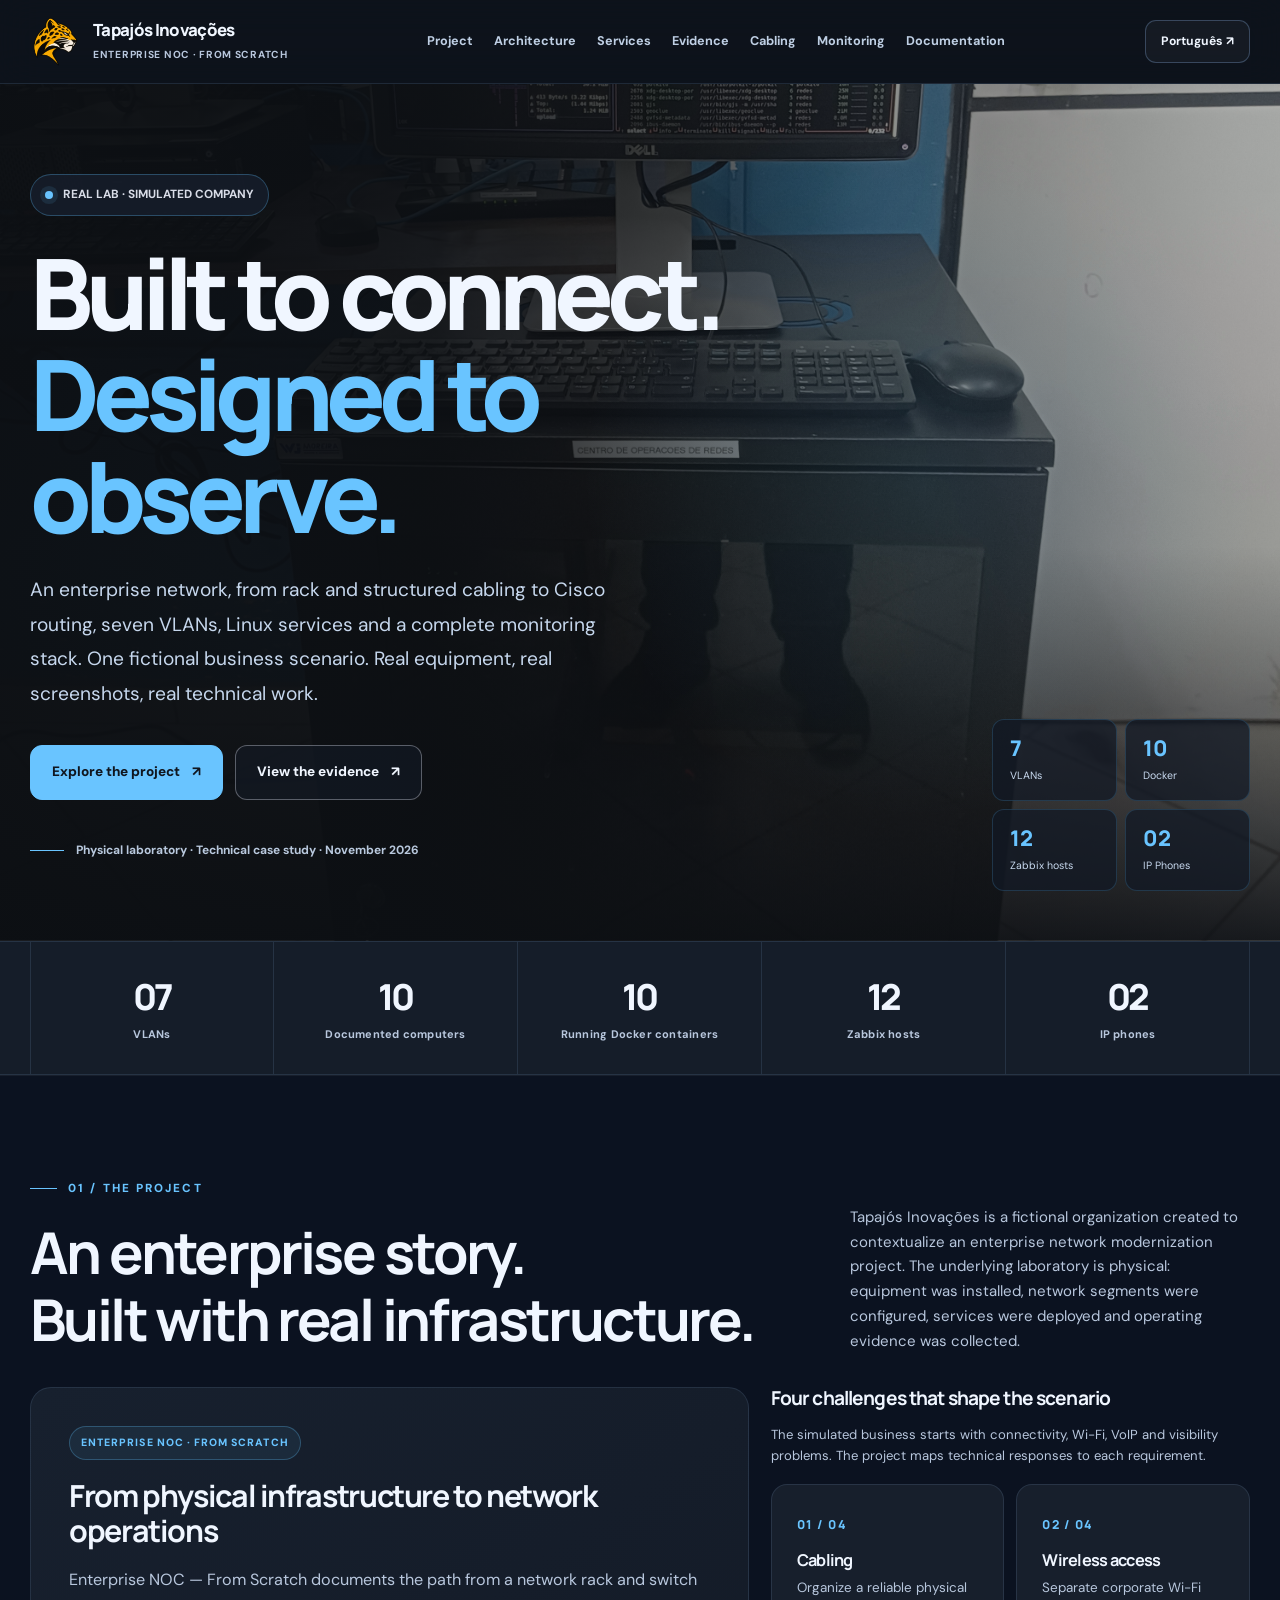
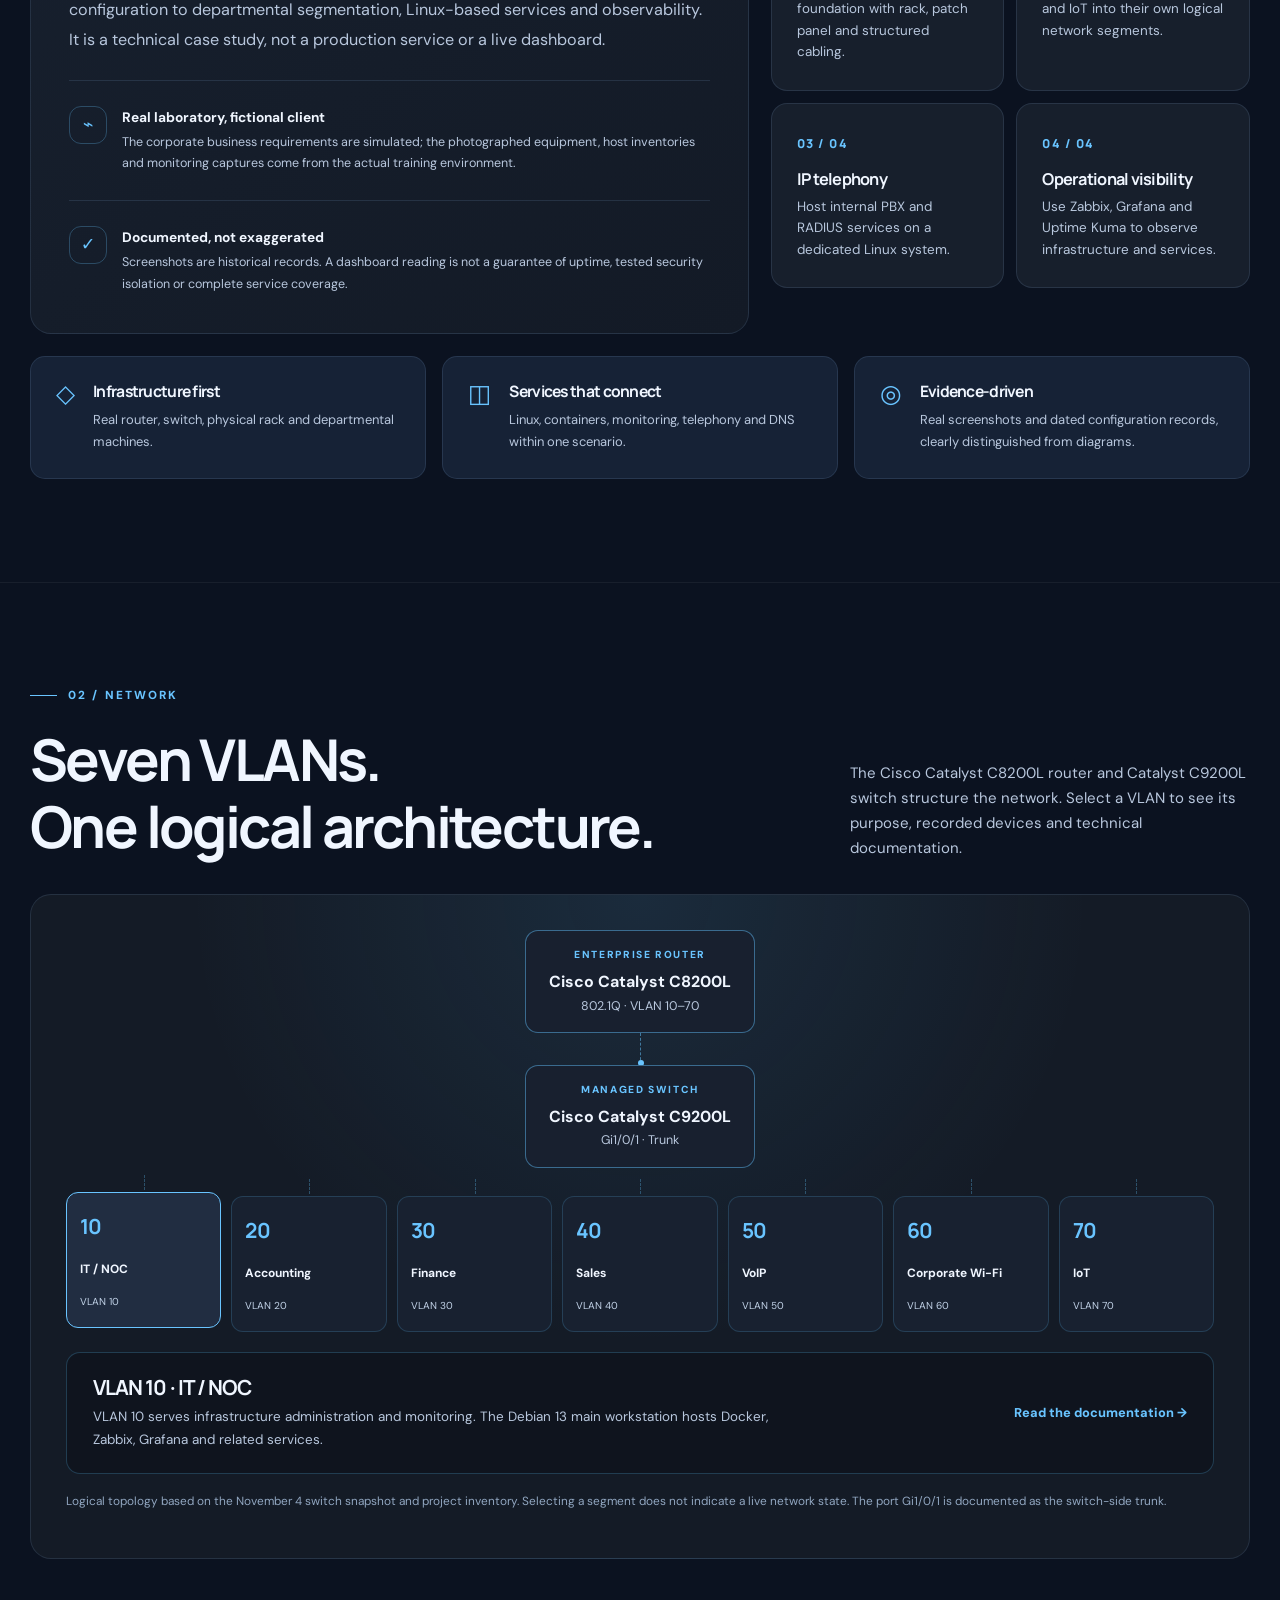
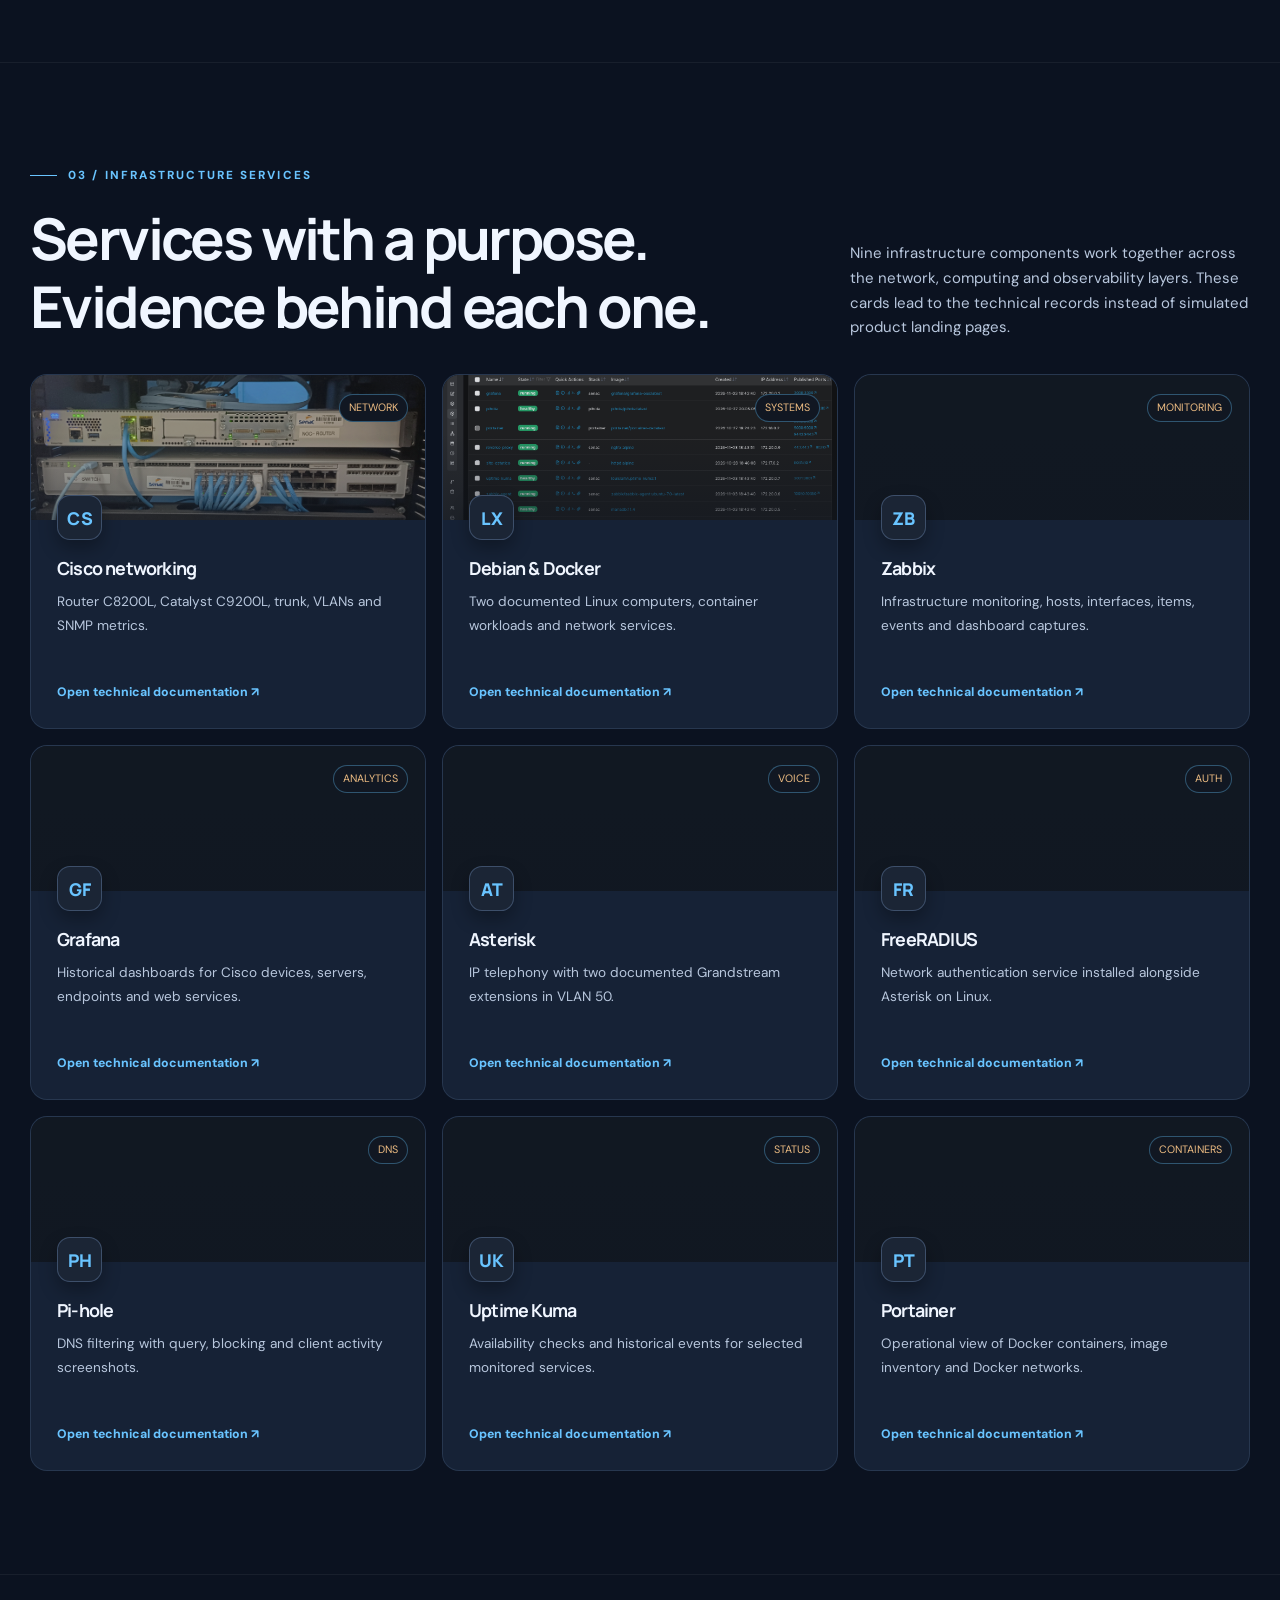
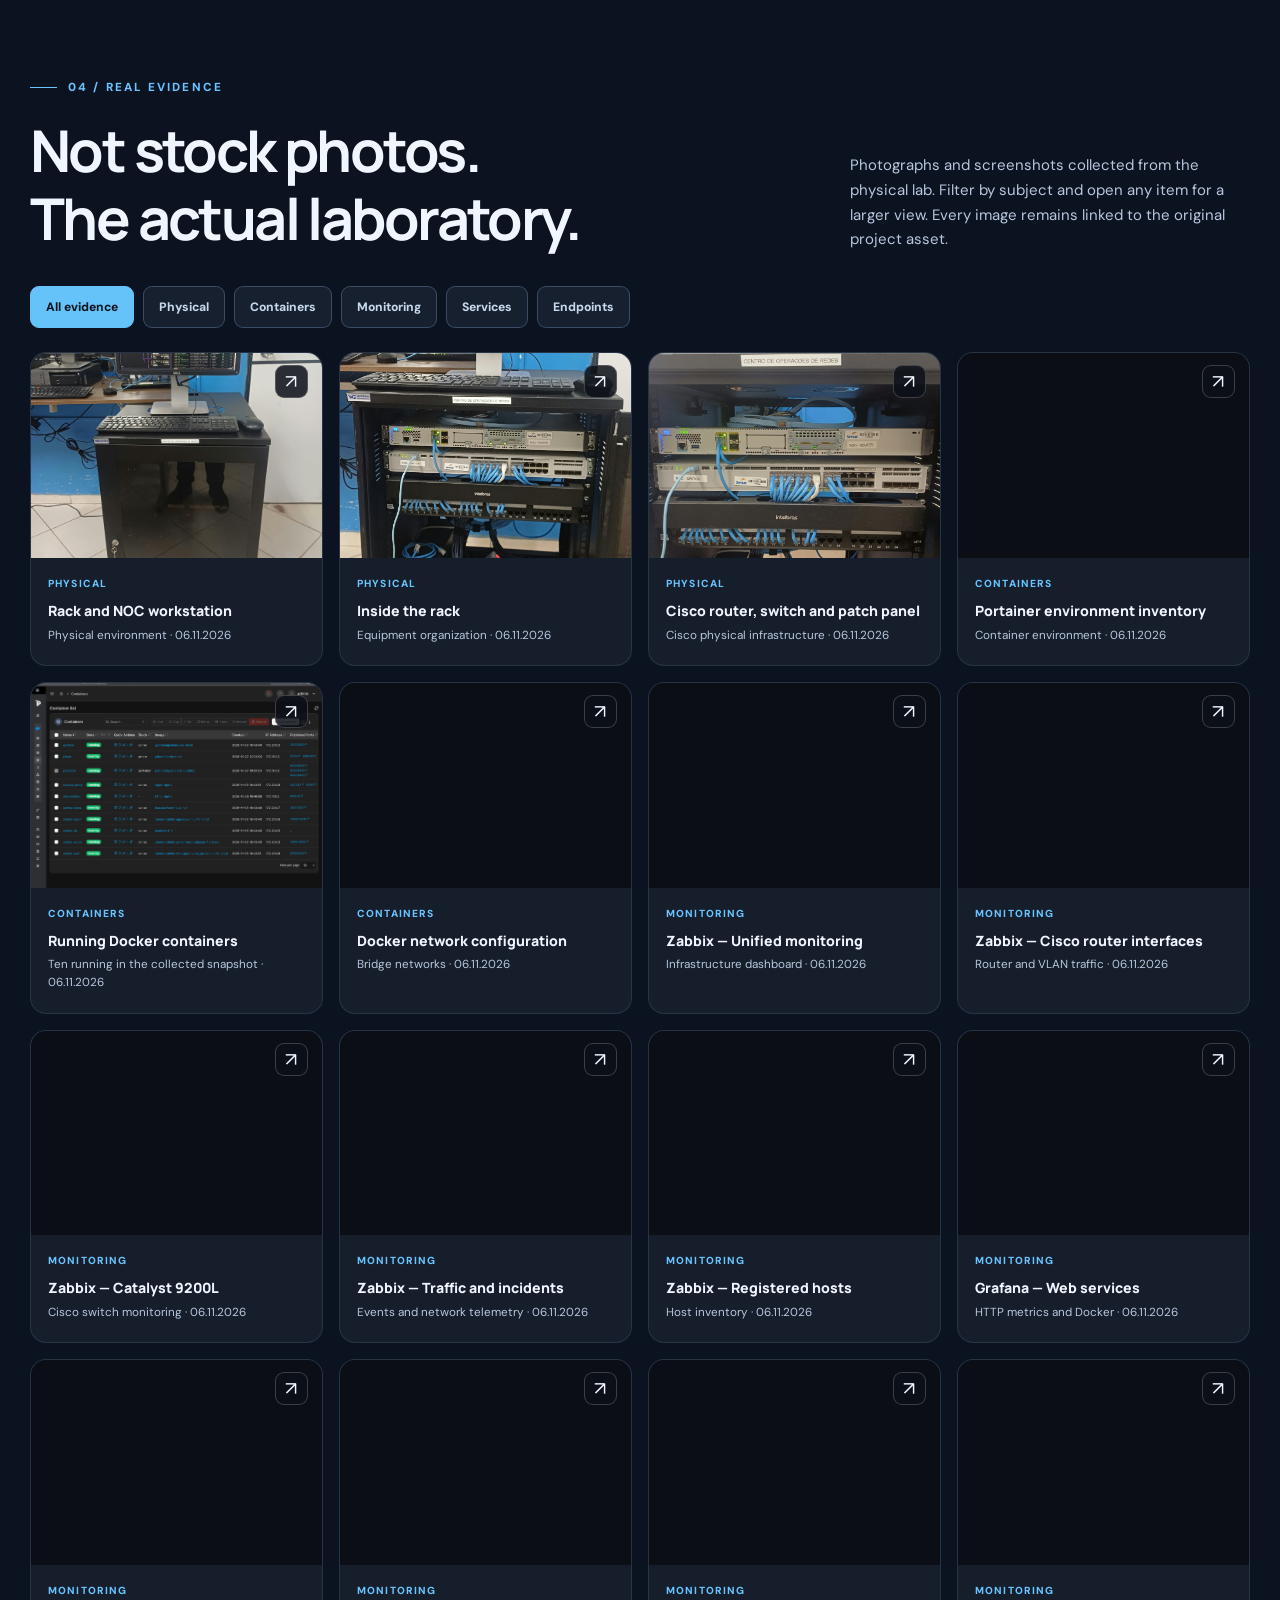
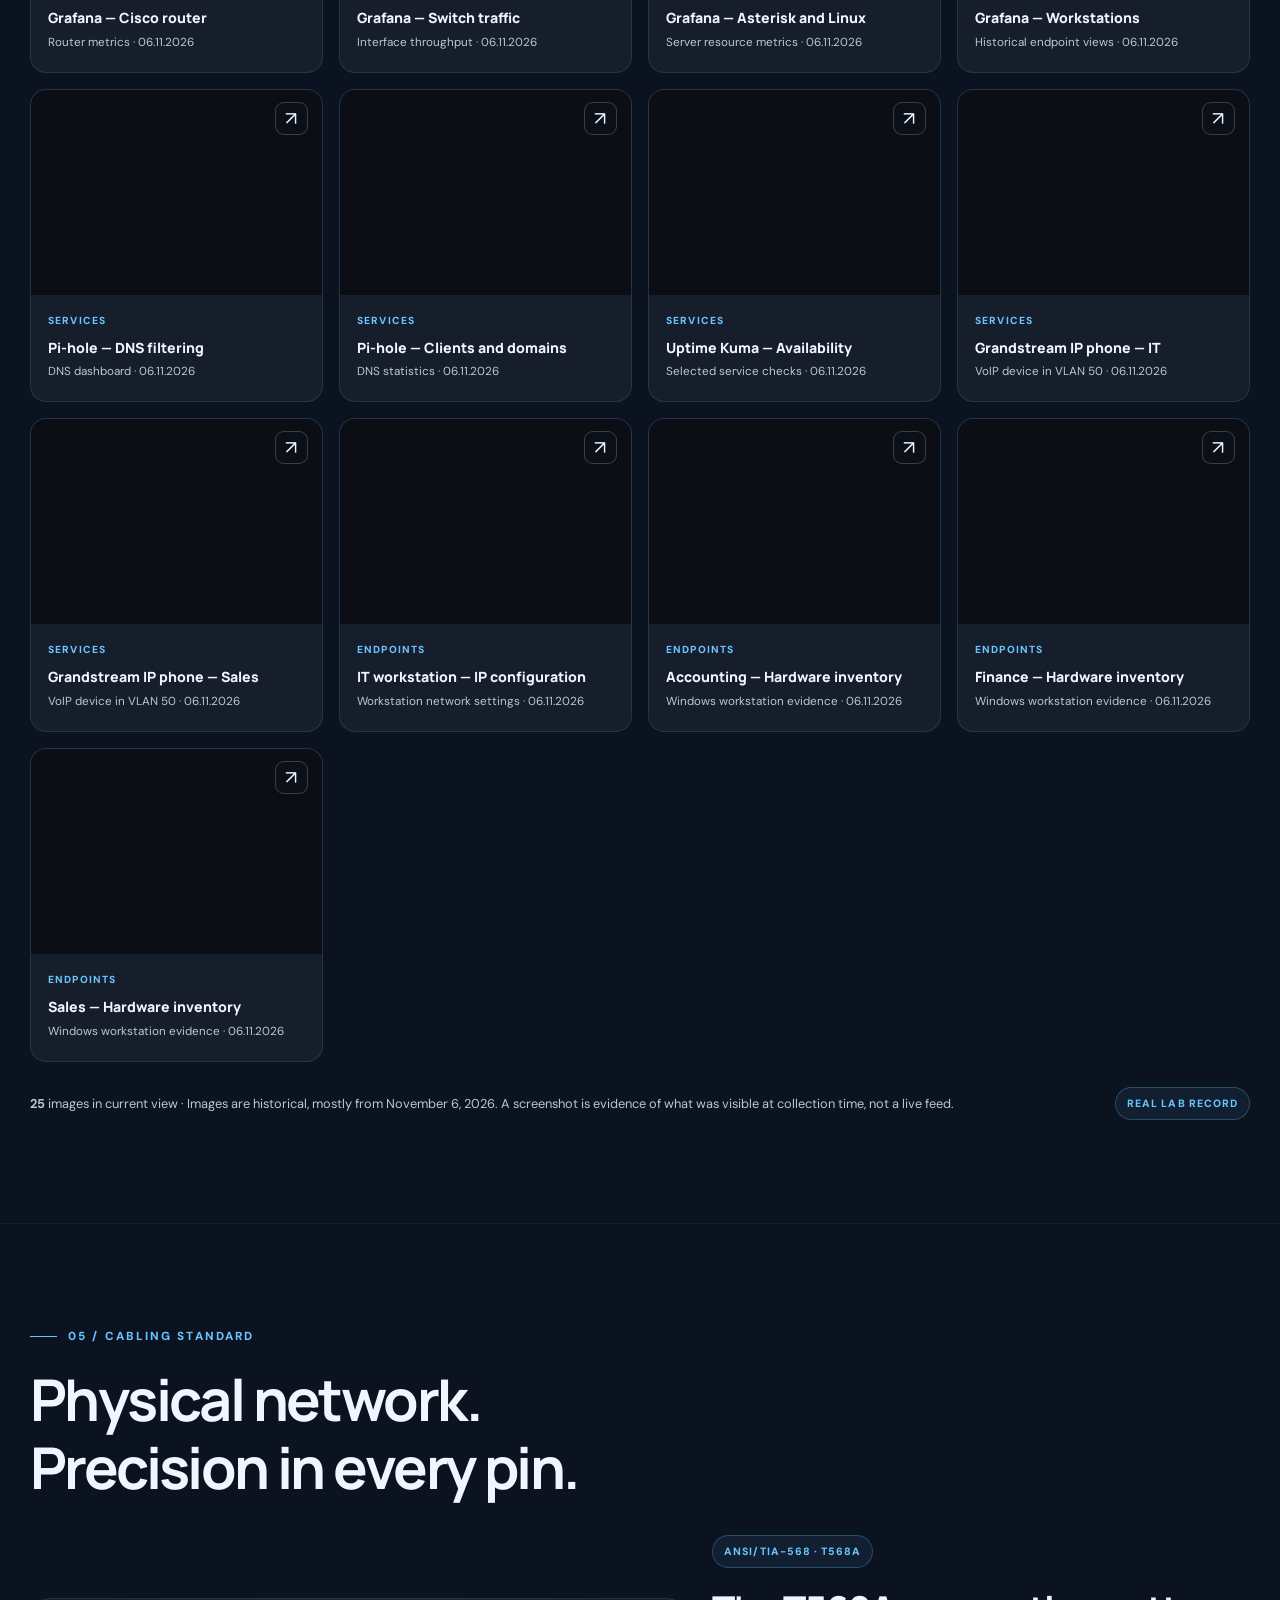
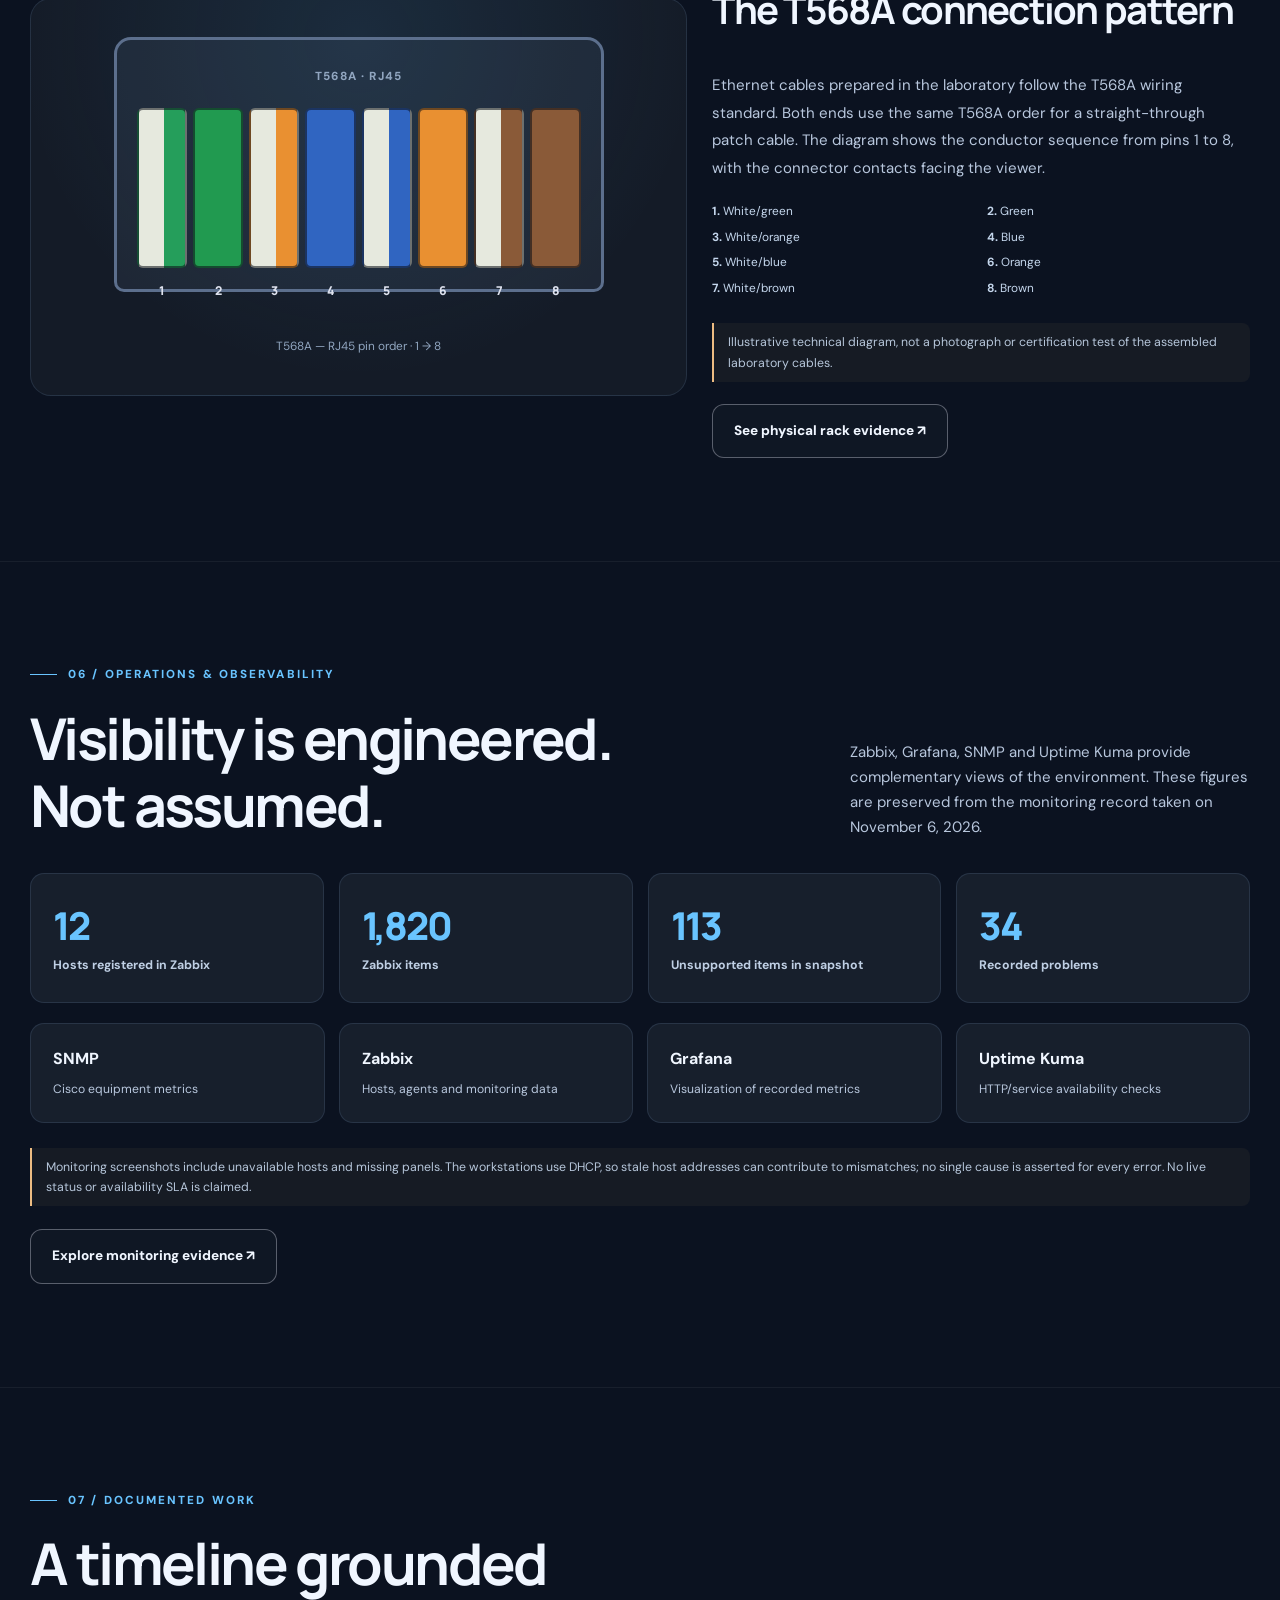
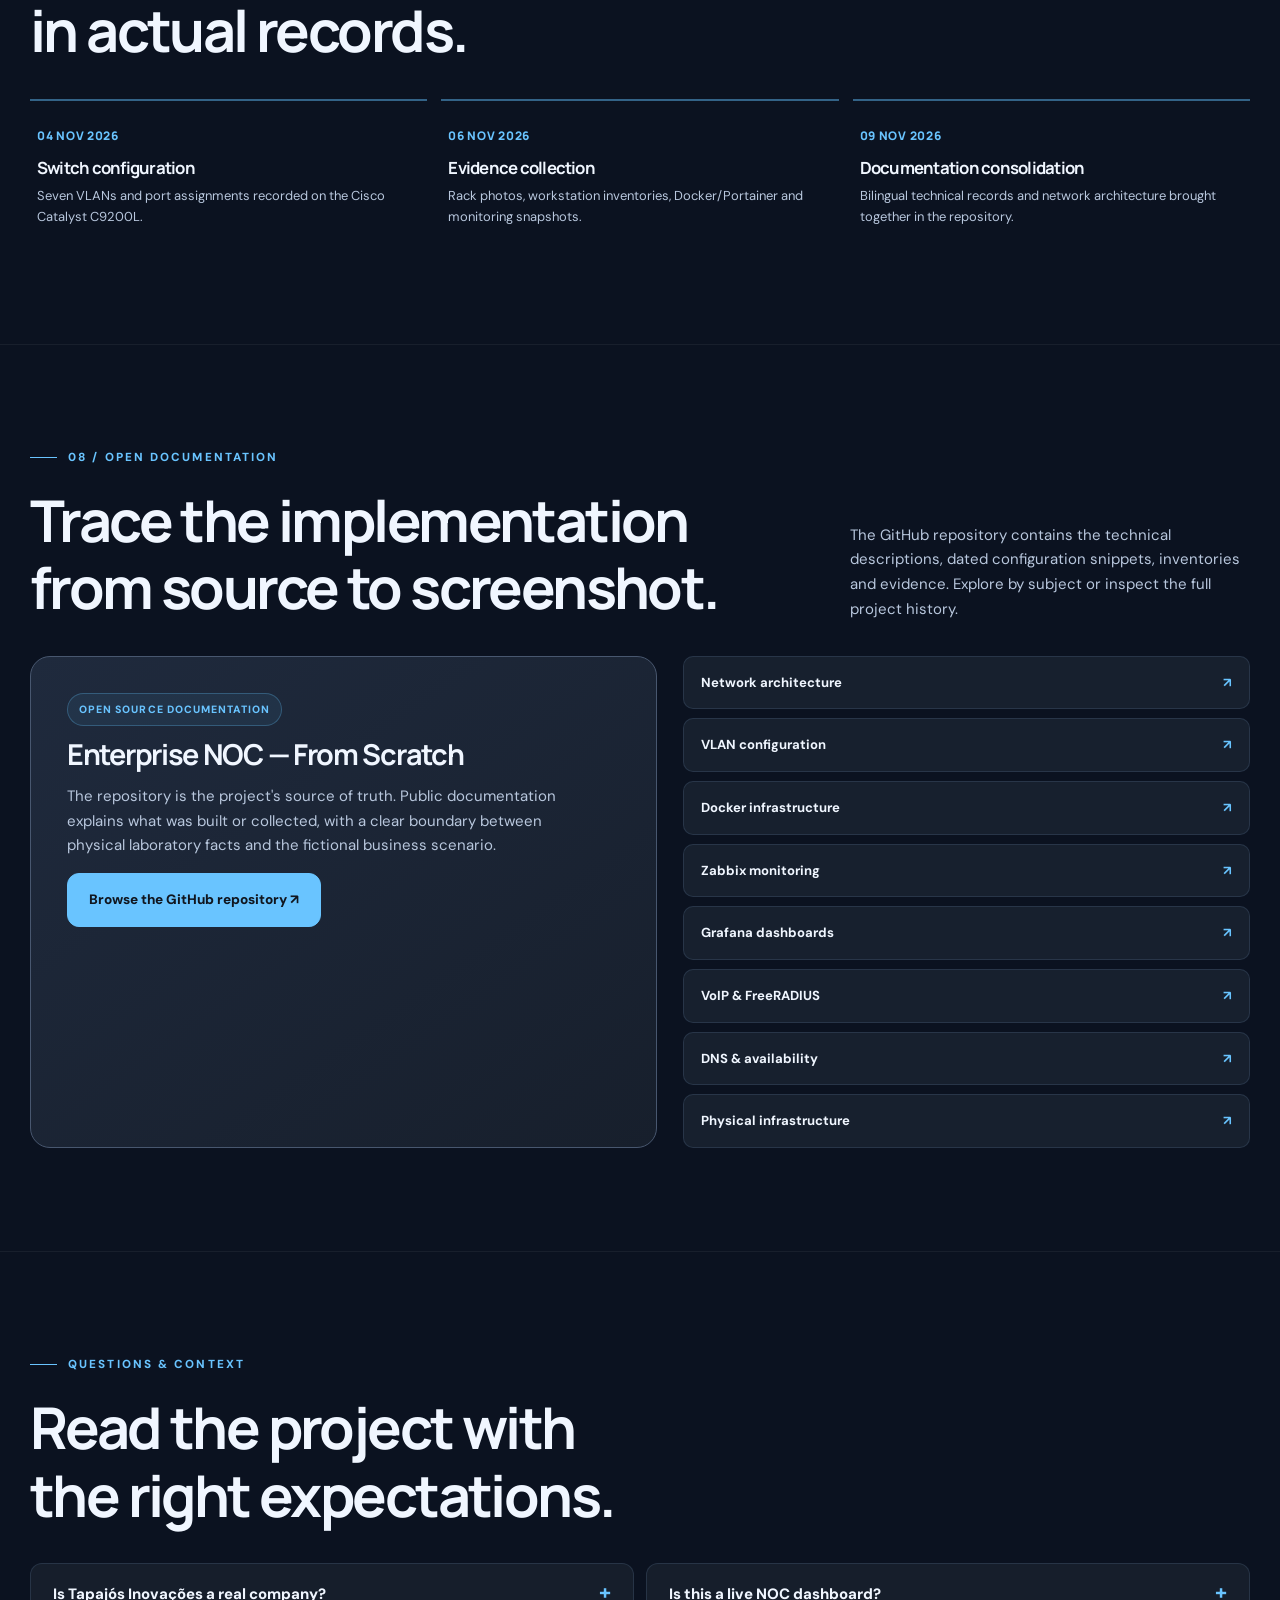
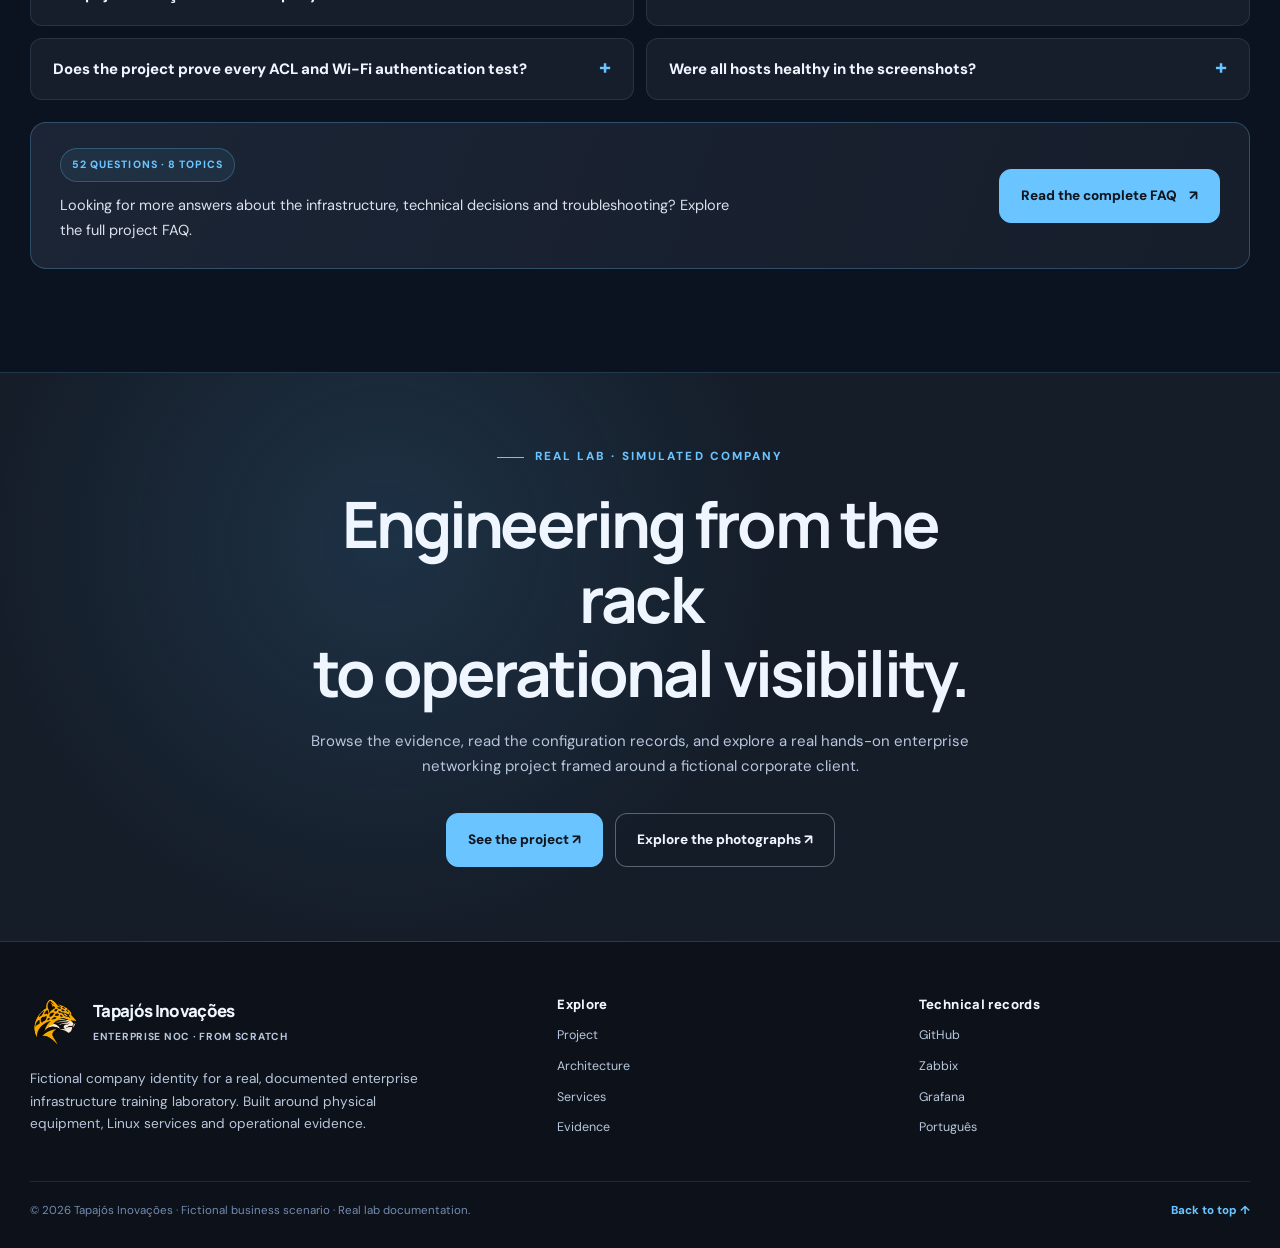
==== commit 08d2aeda: "style(site): replace bilingual site branding with approved golden jaguar" ====
--- a/docs/index.html
+++ b/docs/index.html
@@ -13,7 +13,7 @@
 <link rel="canonical" href="https://kayo-willian.github.io/enterprise-noc-from-scratch/">
 <link rel="alternate" hreflang="en" href="https://kayo-willian.github.io/enterprise-noc-from-scratch/">
 <link rel="alternate" hreflang="pt-BR" href="https://kayo-willian.github.io/enterprise-noc-from-scratch/pt-BR/">
-<link rel="icon" type="image/svg+xml" href="assets/brand/tapajos-favicon.svg">
+<link rel="icon" type="image/png" href="assets/brand/tapajos-jaguar-favicon.png">
 <link rel="preload" as="image" href="assets/images/physical/network-infrastructure-overview.jpg">
 <link rel="stylesheet" href="assets/css/site.css">
 <script defer src="assets/js/site.js"></script>
@@ -24,7 +24,7 @@
 <div class="reading-line" aria-hidden="true"></div>
 <header class="site-head">
  <div class="nav">
-  <a href="#top" class="brand" aria-label="Tapajós Inovações — Enterprise NOC"><img width="51" height="51" src="assets/brand/tapajos-emblem.svg" alt=""><span><span class="brand-name">Tapajós Inovações</span><span class="brand-sub">Enterprise NOC · From Scratch</span></span></a>
+  <a href="#top" class="brand" aria-label="Tapajós Inovações — Enterprise NOC"><img width="51" height="51" src="assets/brand/tapajos-jaguar-logo.png" alt=""><span><span class="brand-name">Tapajós Inovações</span><span class="brand-sub">Enterprise NOC · From Scratch</span></span></a>
   <nav id="primary-nav" class="nav-links" aria-label="Main navigation"><a href="#about">Project</a>
 <a href="#architecture">Architecture</a>
 <a href="#services">Services</a>
@@ -158,7 +158,7 @@
 <details><summary>Were all hosts healthy in the screenshots?</summary><p>No. Historical monitoring records include unavailable agents and unsupported items. The site shows those findings rather than altering them.</p></details></div><div class="faq-more"><div class="faq-more-copy"><span class="chip">52 QUESTIONS · 8 TOPICS</span><p>Looking for more answers about the infrastructure, technical decisions and troubleshooting? Explore the full project FAQ.</p></div><a class="btn btn-main" href="https://github.com/kayo-willian/enterprise-noc-from-scratch/blob/main/docs/faq/technical-faq.md" target="_blank" rel="noopener noreferrer">Read the complete FAQ <span aria-hidden="true">↗</span></a></div></div></section>
 <section class="end-cta"><div class="wrap"><div class="kicker eyebrow" style="justify-content:center">REAL LAB · SIMULATED COMPANY</div><h2>Engineering from the rack<br>to operational visibility.</h2><p>Browse the evidence, read the configuration records, and explore a real hands-on enterprise networking project framed around a fictional corporate client.</p><div class="actions"><a class="btn btn-main" href="https://github.com/kayo-willian/enterprise-noc-from-scratch" target="_blank" rel="noopener noreferrer">See the project ↗</a><a class="btn btn-outline" href="#evidence">Explore the photographs ↗</a></div></div></section>
 </main>
-<footer class="site-foot"><div class="wrap"><div class="foot-main"><div><a class="brand" href="#top"><img src="assets/brand/tapajos-emblem.svg" width="51" height="51" alt=""><span><span class="brand-name">Tapajós Inovações</span><span class="brand-sub">Enterprise NOC · From Scratch</span></span></a><p style="margin-top:20px">Fictional company identity for a real, documented enterprise infrastructure training laboratory. Built around physical equipment, Linux services and operational evidence.</p></div><div><h4 class="foot-head">Explore</h4><nav class="foot-links" aria-label="Explore"><a href="#about">Project</a><a href="#architecture">Architecture</a><a href="#services">Services</a><a href="#evidence">Evidence</a></nav></div><div><h4 class="foot-head">Technical records</h4><nav class="foot-links" aria-label="Technical records"><a href="https://github.com/kayo-willian/enterprise-noc-from-scratch" target="_blank" rel="noopener noreferrer">GitHub</a><a href="https://github.com/kayo-willian/enterprise-noc-from-scratch/blob/main/docs/monitoring/zabbix-monitoring.md" target="_blank" rel="noopener noreferrer">Zabbix</a><a href="https://github.com/kayo-willian/enterprise-noc-from-scratch/blob/main/docs/monitoring/grafana-monitoring.md" target="_blank" rel="noopener noreferrer">Grafana</a><a href="pt-BR/index.html">Português</a></nav></div></div><div class="foot-bottom"><span>© 2026 Tapajós Inovações · Fictional business scenario · Real lab documentation.</span><a href="#top" class="back-top">Back to top ↑</a></div></div></footer>
+<footer class="site-foot"><div class="wrap"><div class="foot-main"><div><a class="brand" href="#top"><img src="assets/brand/tapajos-jaguar-logo.png" width="51" height="51" alt=""><span><span class="brand-name">Tapajós Inovações</span><span class="brand-sub">Enterprise NOC · From Scratch</span></span></a><p style="margin-top:20px">Fictional company identity for a real, documented enterprise infrastructure training laboratory. Built around physical equipment, Linux services and operational evidence.</p></div><div><h4 class="foot-head">Explore</h4><nav class="foot-links" aria-label="Explore"><a href="#about">Project</a><a href="#architecture">Architecture</a><a href="#services">Services</a><a href="#evidence">Evidence</a></nav></div><div><h4 class="foot-head">Technical records</h4><nav class="foot-links" aria-label="Technical records"><a href="https://github.com/kayo-willian/enterprise-noc-from-scratch" target="_blank" rel="noopener noreferrer">GitHub</a><a href="https://github.com/kayo-willian/enterprise-noc-from-scratch/blob/main/docs/monitoring/zabbix-monitoring.md" target="_blank" rel="noopener noreferrer">Zabbix</a><a href="https://github.com/kayo-willian/enterprise-noc-from-scratch/blob/main/docs/monitoring/grafana-monitoring.md" target="_blank" rel="noopener noreferrer">Grafana</a><a href="pt-BR/index.html">Português</a></nav></div></div><div class="foot-bottom"><span>© 2026 Tapajós Inovações · Fictional business scenario · Real lab documentation.</span><a href="#top" class="back-top">Back to top ↑</a></div></div></footer>
 <dialog class="lightbox" id="gallery-dialog" aria-label="04 / REAL EVIDENCE"><div class="lightbox-body"><button class="modal-close" type="button" data-close aria-label="Close enlarged image">✕</button><img class="lightbox-img" data-dialog-image alt=""><div class="lightbox-info"><div><b data-dialog-title></b><small data-dialog-subtitle></small></div><div class="modal-controls"><button type="button" data-prev aria-label="Previous image">←</button><button type="button" data-next aria-label="Next image">→</button></div></div></div></dialog>
 </body>
 </html>
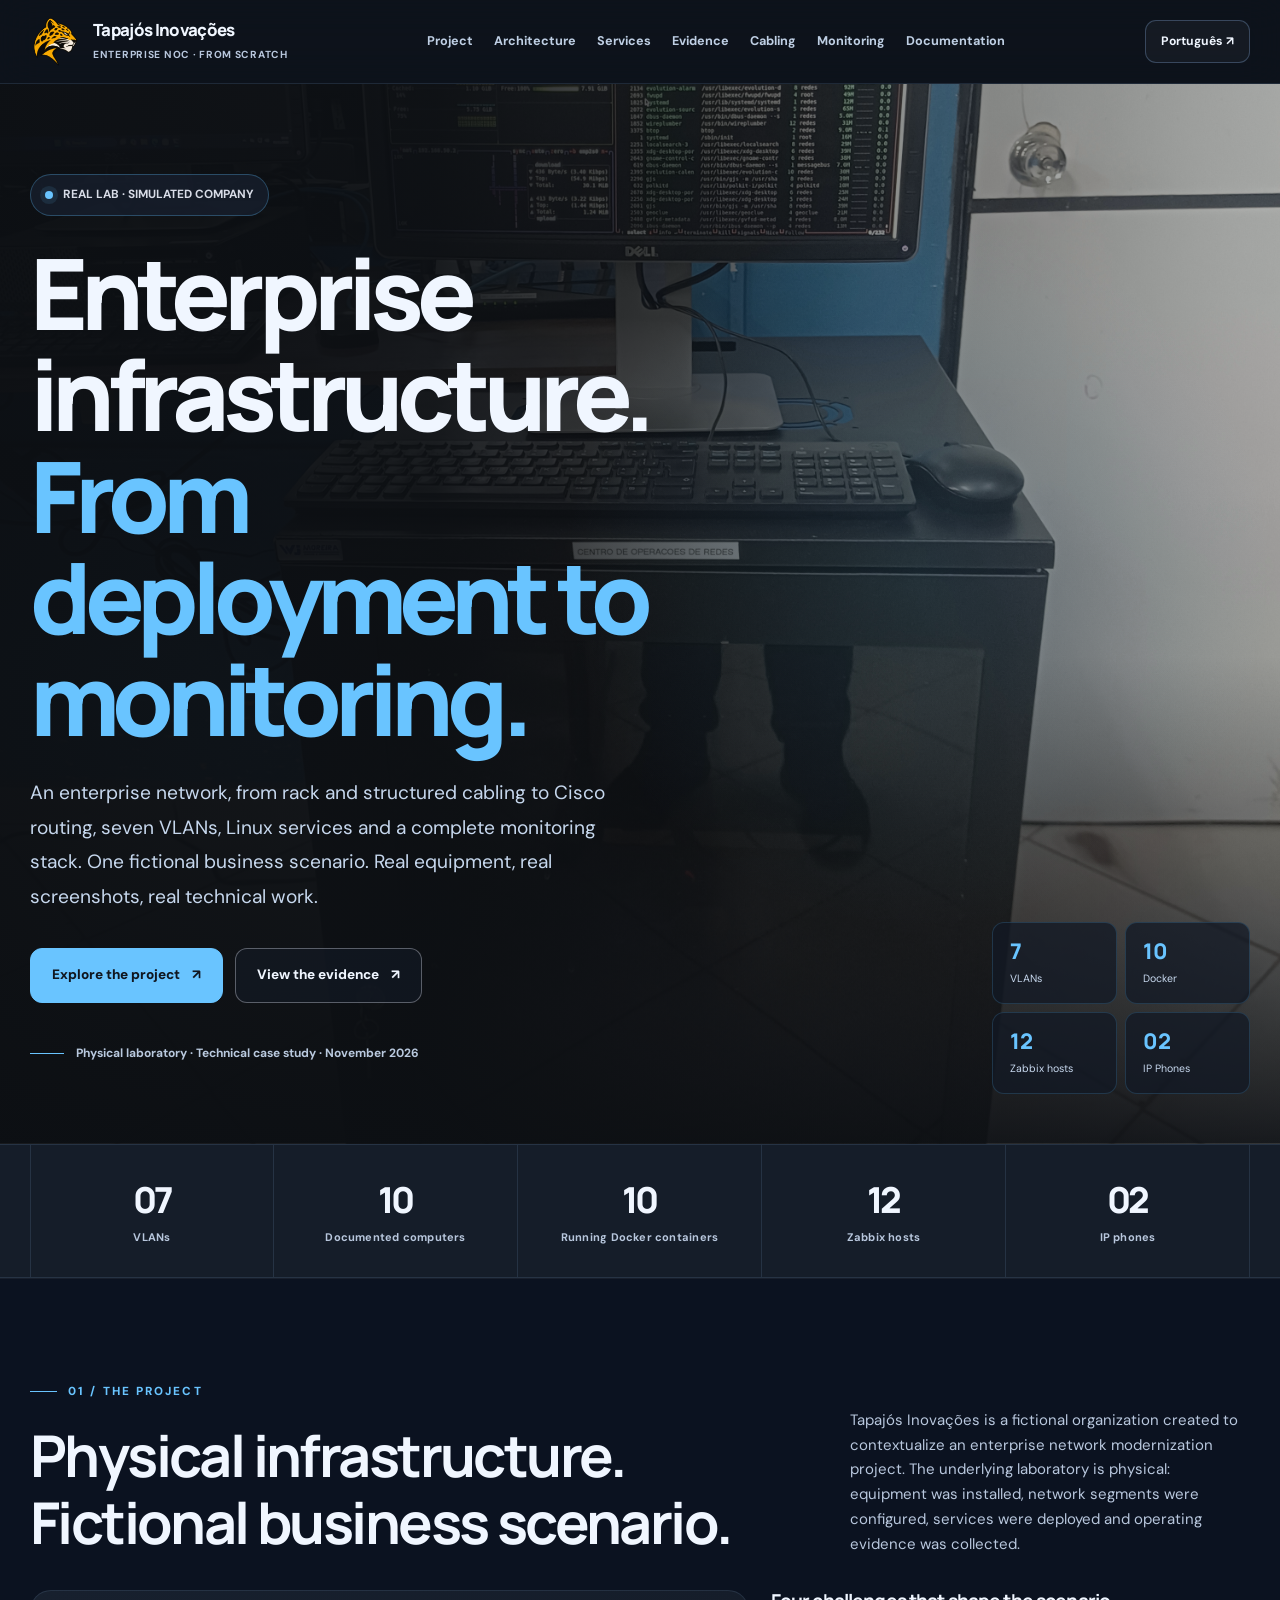
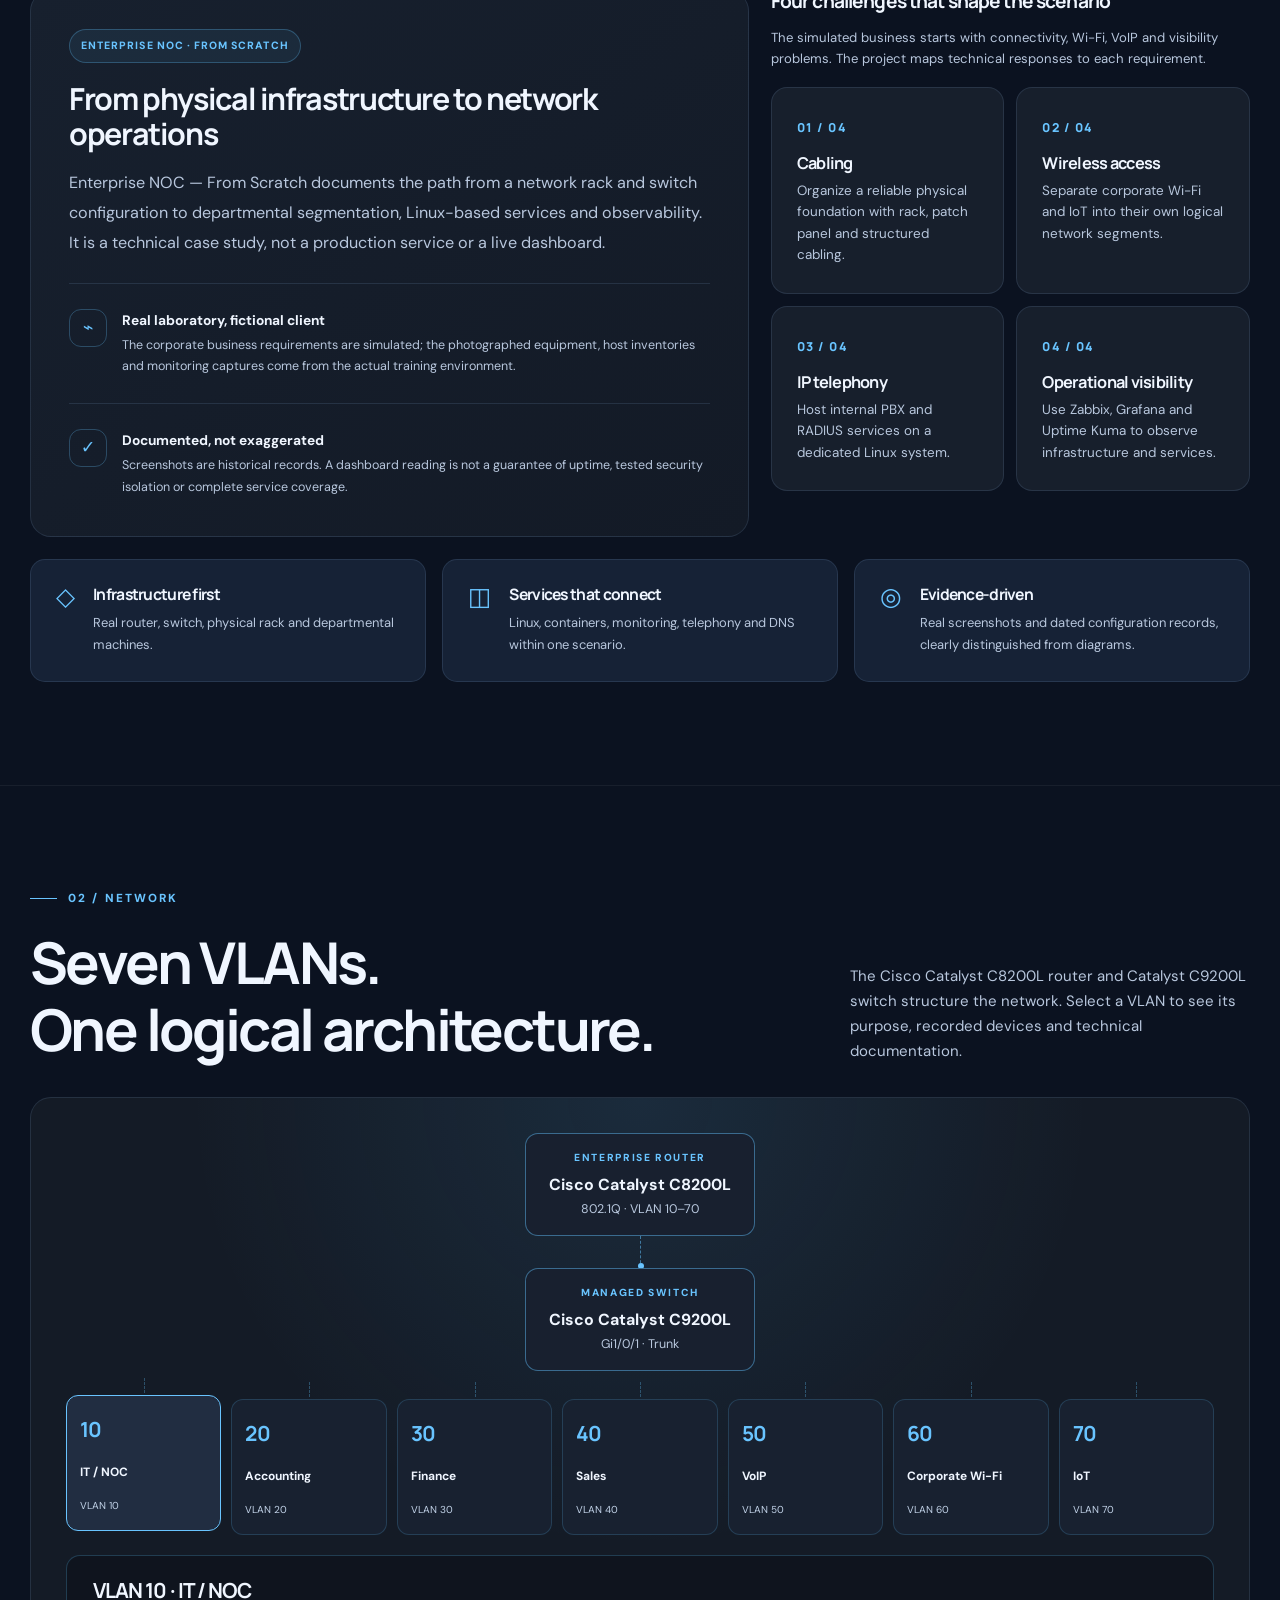
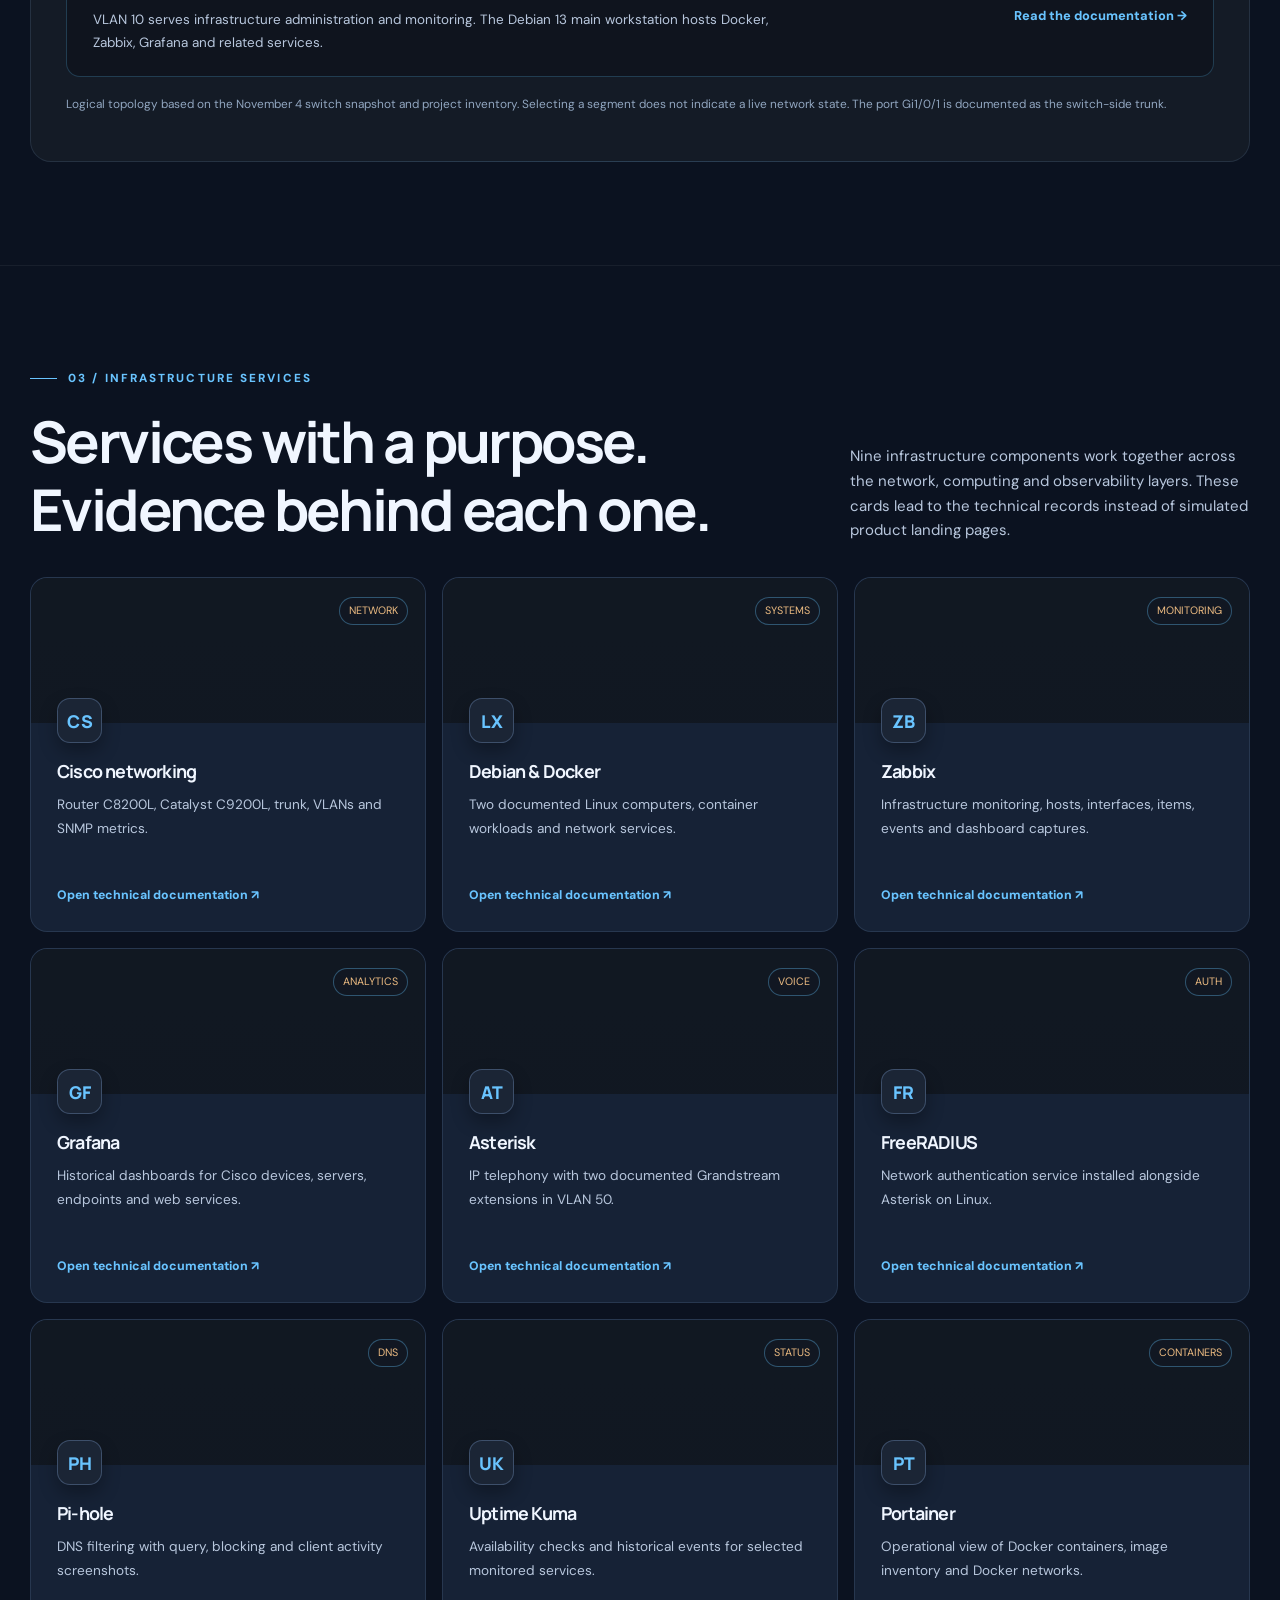
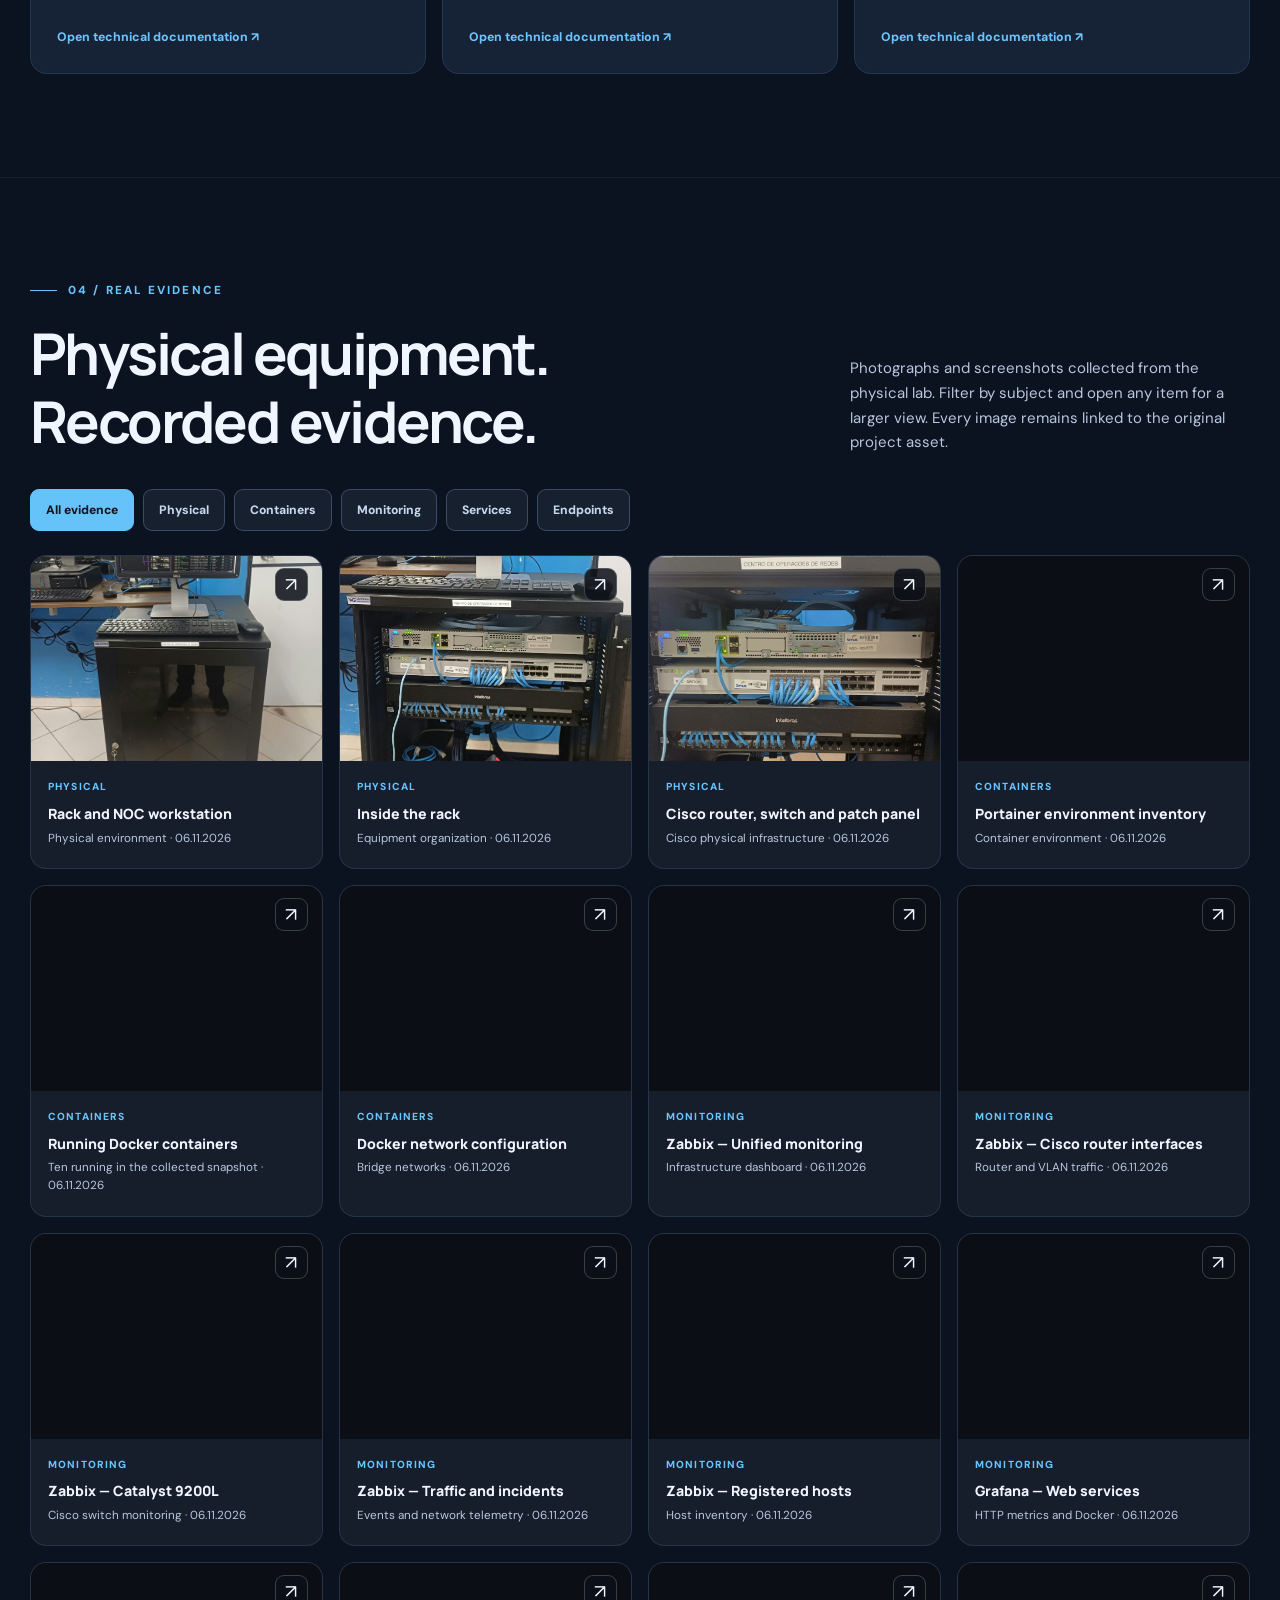
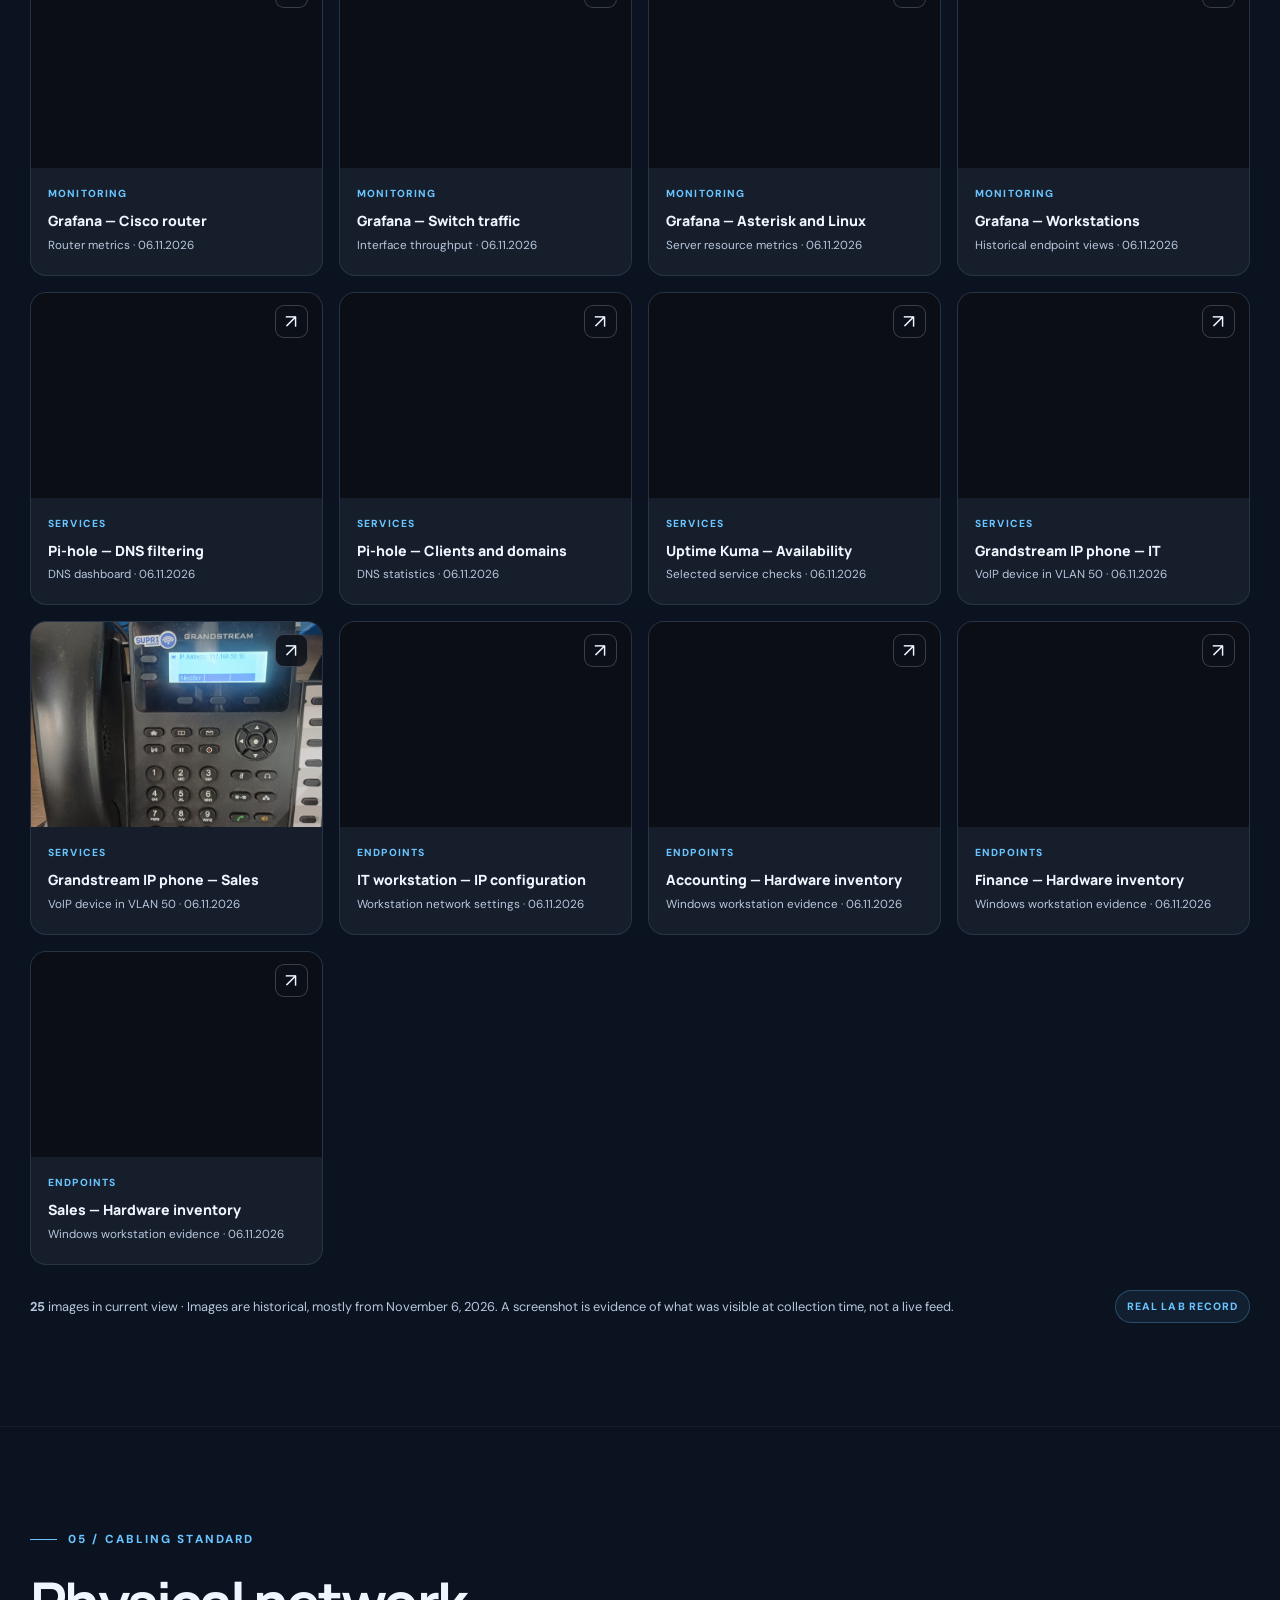
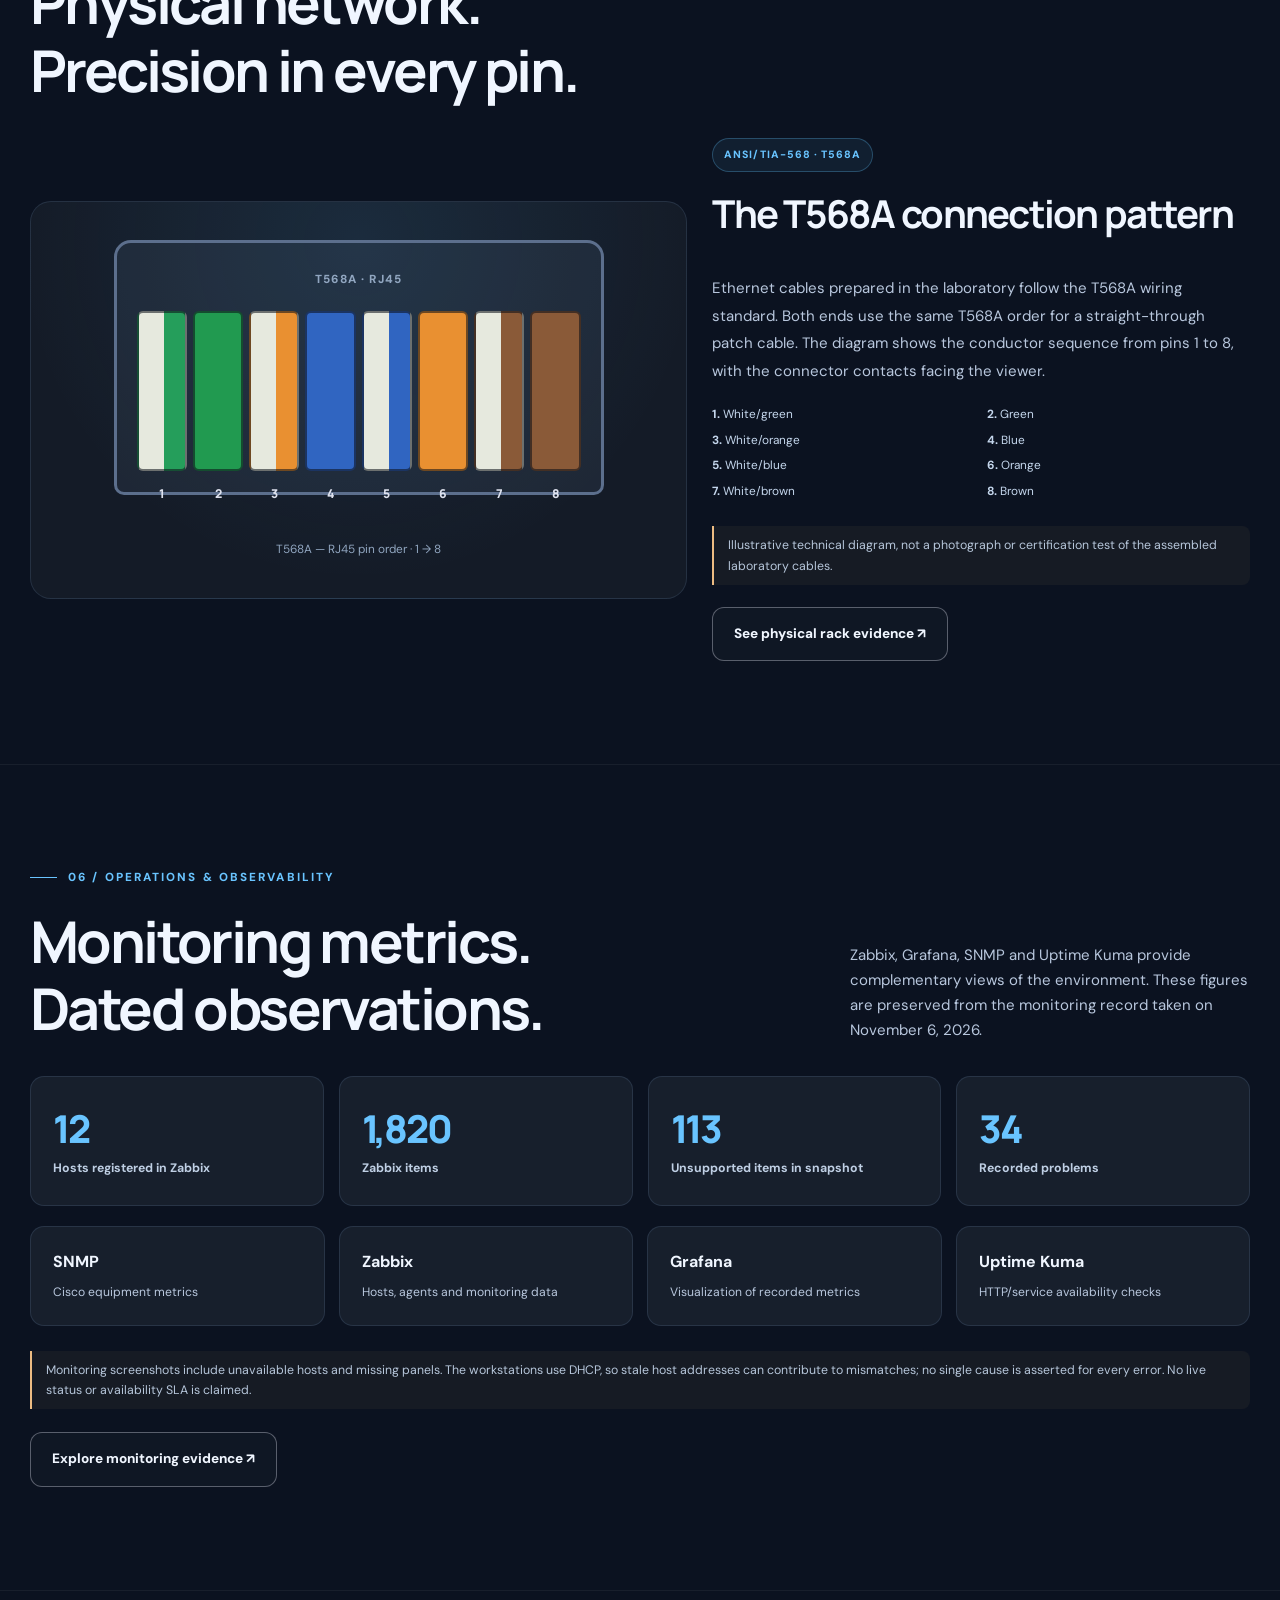
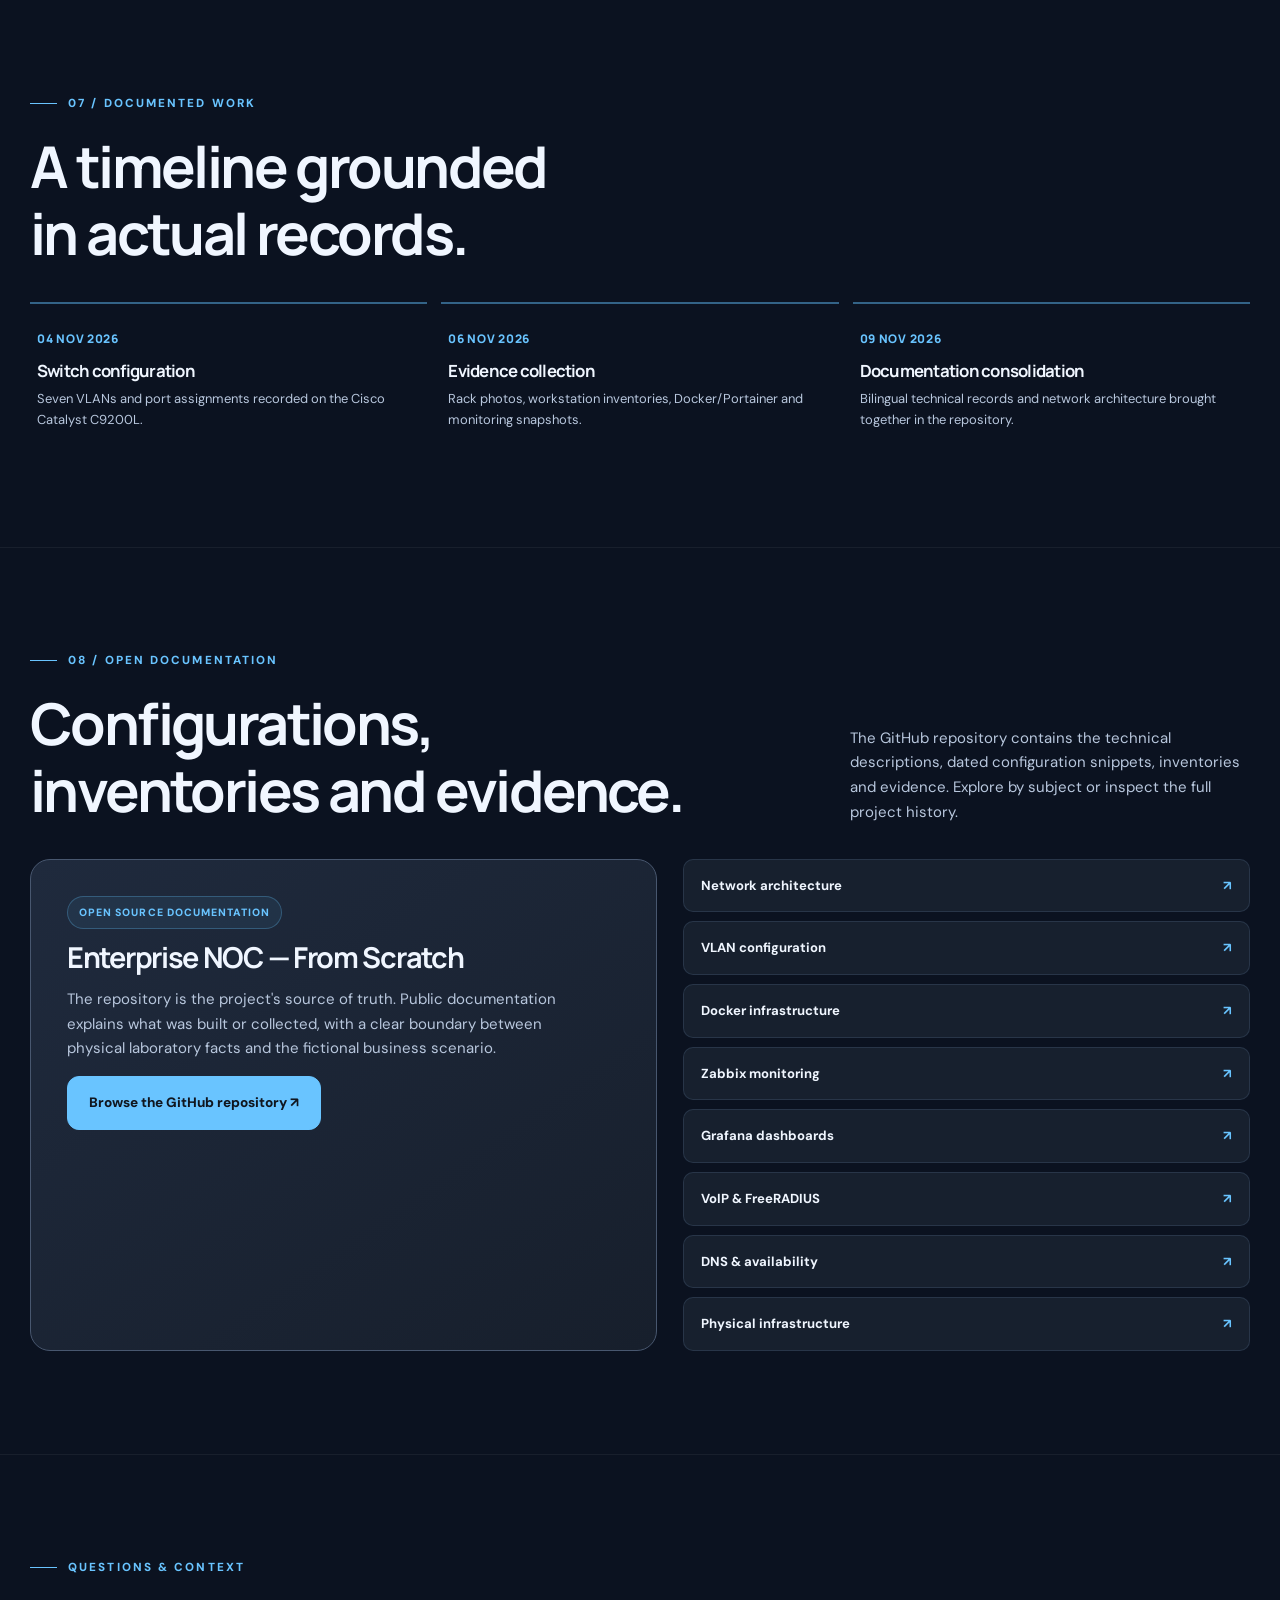
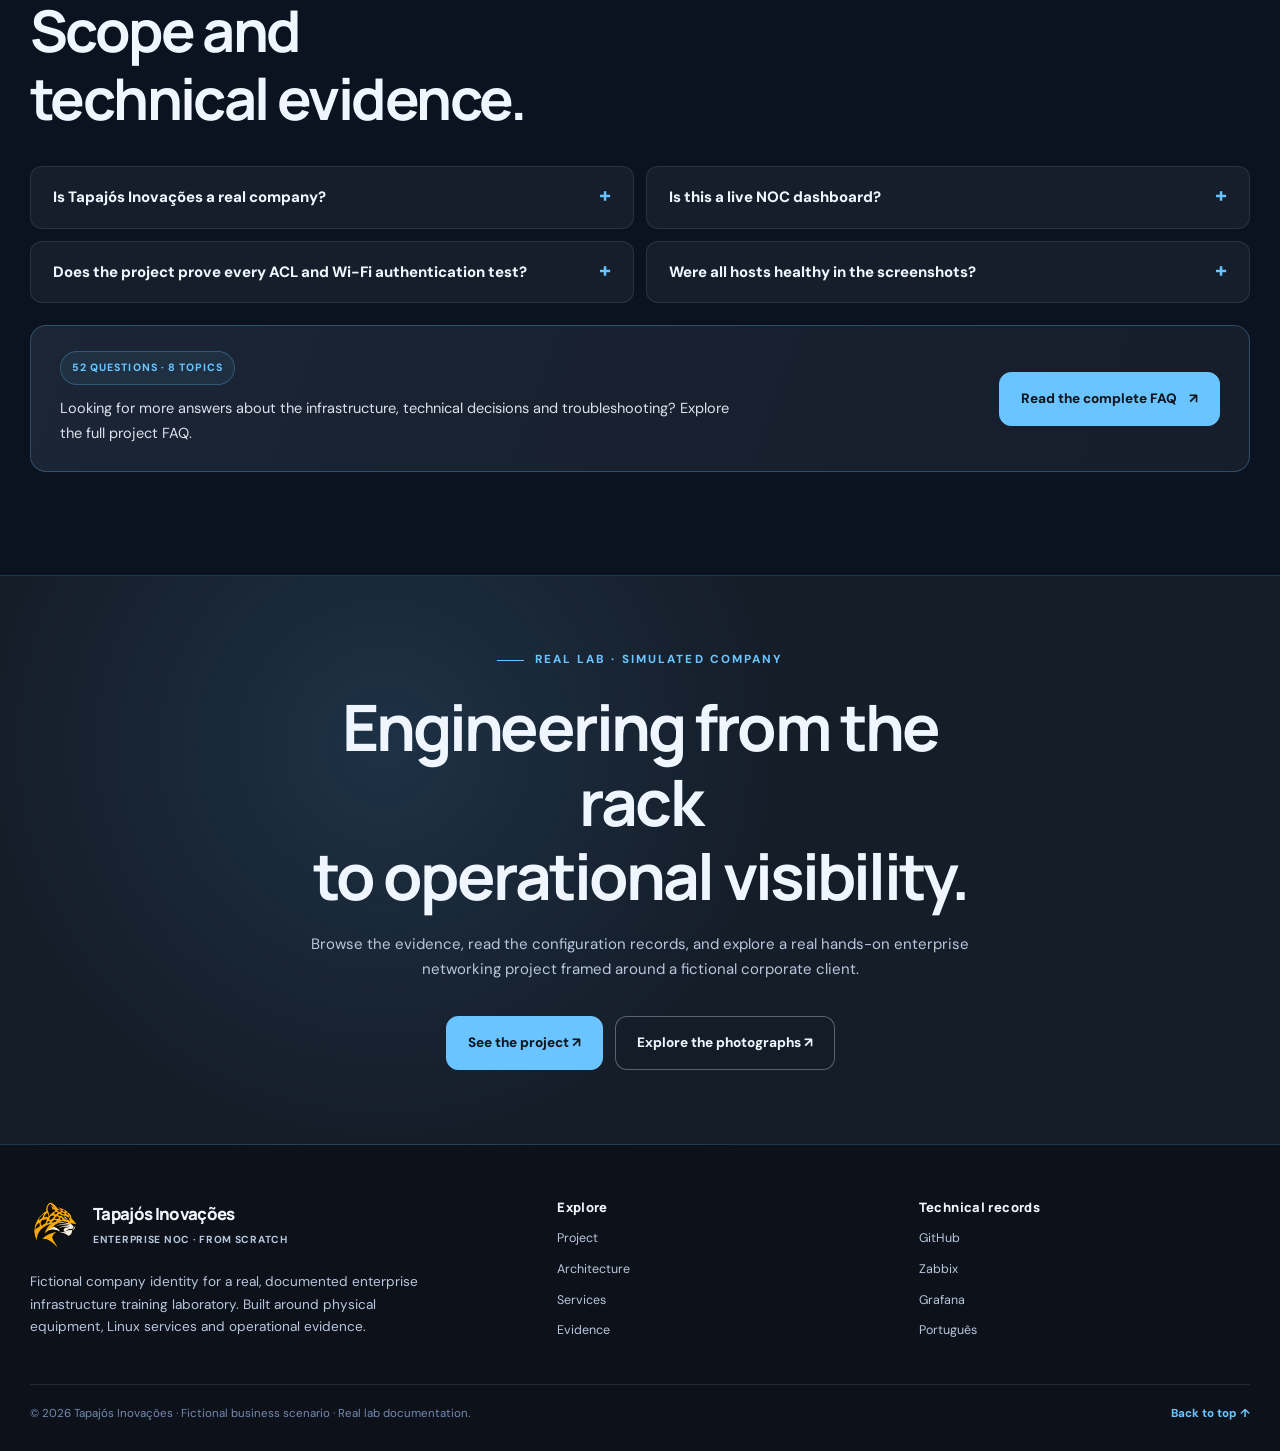
==== commit ce5e2b5d: "docs: refine infrastructure and operations documentation" ====
--- a/docs/index.html
+++ b/docs/index.html
@@ -40,7 +40,7 @@
 <div class="hero-image" aria-hidden="true"></div>
 <div class="wrap hero-content"><div class="hero-copy">
  <span class="hero-flag"><b aria-hidden="true"></b>REAL LAB · SIMULATED COMPANY</span>
- <h1>Built to connect.<em>Designed to observe.</em></h1>
+ <h1>Enterprise infrastructure.<em>From deployment to monitoring.</em></h1>
  <p>An enterprise network, from rack and structured cabling to Cisco routing, seven VLANs, Linux services and a complete monitoring stack. One fictional business scenario. Real equipment, real screenshots, real technical work.</p>
  <div class="actions"><a class="btn btn-main" href="#about">Explore the project <span aria-hidden="true">↗</span></a><a class="btn btn-outline" href="#evidence">View the evidence <span aria-hidden="true">↗</span></a></div>
  <div class="hero-foot"><i aria-hidden="true"></i>Physical laboratory · Technical case study · November 2026</div>
@@ -48,7 +48,7 @@
 </section>
 <div class="stats"><div class="wrap stat-grid"><div class="stat"><strong>07</strong><span>VLANs</span></div><div class="stat"><strong>10</strong><span>Documented computers</span></div><div class="stat"><strong>10</strong><span>Running Docker containers</span></div><div class="stat"><strong>12</strong><span>Zabbix hosts</span></div><div class="stat"><strong>02</strong><span>IP phones</span></div></div></div>
 <section class="section" id="about"><div class="wrap">
-<div class="section-head reveal"><div><div class="kicker eyebrow">01 / THE PROJECT</div><h2>An enterprise story.<br>Built with real infrastructure.</h2></div><p>Tapajós Inovações is a fictional organization created to contextualize an enterprise network modernization project. The underlying laboratory is physical: equipment was installed, network segments were configured, services were deployed and operating evidence was collected.</p></div>
+<div class="section-head reveal"><div><div class="kicker eyebrow">01 / THE PROJECT</div><h2>Physical infrastructure.<br>Fictional business scenario.</h2></div><p>Tapajós Inovações is a fictional organization created to contextualize an enterprise network modernization project. The underlying laboratory is physical: equipment was installed, network segments were configured, services were deployed and operating evidence was collected.</p></div>
 <div class="overview-grid"><div class="big-panel reveal"><div class="chip">ENTERPRISE NOC · FROM SCRATCH</div><h3 style="margin-top:18px">From physical infrastructure to network operations</h3><p>Enterprise NOC — From Scratch documents the path from a network rack and switch configuration to departmental segmentation, Linux-based services and observability. It is a technical case study, not a production service or a live dashboard.</p><div class="factline"><span class="icon-ring" aria-hidden="true">⌁</span><div><strong>Real laboratory, fictional client</strong><small>The corporate business requirements are simulated; the photographed equipment, host inventories and monitoring captures come from the actual training environment.</small></div></div><div class="factline"><span class="icon-ring" aria-hidden="true">✓</span><div><strong>Documented, not exaggerated</strong><small>Screenshots are historical records. A dashboard reading is not a guarantee of uptime, tested security isolation or complete service coverage.</small></div></div></div><div><h3 style="font-size:1.2rem;margin:0 0 14px">Four challenges that shape the scenario</h3><p style="font-size:.82rem;margin-bottom:17px">The simulated business starts with connectivity, Wi-Fi, VoIP and visibility problems. The project maps technical responses to each requirement.</p><div class="scenario"><article class="scenario-card"><span class="num">01 / 04</span><h4>Cabling</h4><p>Organize a reliable physical foundation with rack, patch panel and structured cabling.</p></article>
 <article class="scenario-card"><span class="num">02 / 04</span><h4>Wireless access</h4><p>Separate corporate Wi-Fi and IoT into their own logical network segments.</p></article>
 <article class="scenario-card"><span class="num">03 / 04</span><h4>IP telephony</h4><p>Host internal PBX and RADIUS services on a dedicated Linux system.</p></article>
@@ -83,7 +83,7 @@
 <article class="service reveal"><span class="tag">CONTAINERS</span><div class="service-photo"><img src="assets/images/docker/portainer-environment-summary.png" loading="lazy" decoding="async" alt="Portainer container environment summary" width="640" height="360"></div><div class="service-mark" aria-hidden="true">PT</div><h3>Portainer</h3><p>Operational view of Docker containers, image inventory and Docker networks.</p><a href="https://github.com/kayo-willian/enterprise-noc-from-scratch/blob/main/docs/containers/docker-services.md" target="_blank" rel="noopener noreferrer">Open technical documentation ↗</a></article></div>
 </div></section>
 <section class="section" id="evidence"><div class="wrap">
-<div class="section-head reveal"><div><div class="kicker eyebrow">04 / REAL EVIDENCE</div><h2>Not stock photos.<br>The actual laboratory.</h2></div><p>Photographs and screenshots collected from the physical lab. Filter by subject and open any item for a larger view. Every image remains linked to the original project asset.</p></div>
+<div class="section-head reveal"><div><div class="kicker eyebrow">04 / REAL EVIDENCE</div><h2>Physical equipment.<br>Recorded evidence.</h2></div><p>Photographs and screenshots collected from the physical lab. Filter by subject and open any item for a larger view. Every image remains linked to the original project asset.</p></div>
 <div class="gallery-controls" role="group" aria-label="Photographs and screenshots collecte"><button class="filter" type="button" data-filter="all" aria-pressed="true">All evidence</button>
 <button class="filter" type="button" data-filter="physical" aria-pressed="false">Physical</button>
 <button class="filter" type="button" data-filter="docker" aria-pressed="false">Containers</button>
@@ -130,7 +130,7 @@
 <li><b>8.</b> Brown</li></ol><span class="caution">Illustrative technical diagram, not a photograph or certification test of the assembled laboratory cables.</span><div style="margin-top:22px"><a class="btn btn-outline" href="https://github.com/kayo-willian/enterprise-noc-from-scratch/blob/main/docs/evidence/physical-infrastructure.md" target="_blank" rel="noopener noreferrer">See physical rack evidence ↗</a></div></div></div>
 </div></section>
 <section class="section" id="monitoring"><div class="wrap">
-<div class="section-head reveal"><div><div class="kicker eyebrow">06 / OPERATIONS &amp; OBSERVABILITY</div><h2>Visibility is engineered.<br>Not assumed.</h2></div><p>Zabbix, Grafana, SNMP and Uptime Kuma provide complementary views of the environment. These figures are preserved from the monitoring record taken on November 6, 2026.</p></div>
+<div class="section-head reveal"><div><div class="kicker eyebrow">06 / OPERATIONS &amp; OBSERVABILITY</div><h2>Monitoring metrics.<br>Dated observations.</h2></div><p>Zabbix, Grafana, SNMP and Uptime Kuma provide complementary views of the environment. These figures are preserved from the monitoring record taken on November 6, 2026.</p></div>
 <div class="metrics-band"><div class="metric-box"><strong>12</strong><span>Hosts registered in Zabbix</span></div><div class="metric-box"><strong>1,820</strong><span>Zabbix items</span></div><div class="metric-box"><strong>113</strong><span>Unsupported items in snapshot</span></div><div class="metric-box"><strong>34</strong><span>Recorded problems</span></div></div>
 <div class="monitor-flow"><div class="monitor-chip"><b>SNMP</b><small>Cisco equipment metrics</small></div>
 <div class="monitor-chip"><b>Zabbix</b><small>Hosts, agents and monitoring data</small></div>
@@ -142,7 +142,7 @@
 <section class="section" id="timeline"><div class="wrap"><div class="section-head"><div><div class="kicker eyebrow">07 / DOCUMENTED WORK</div><h2>A timeline grounded<br>in actual records.</h2></div></div><div class="timeline"><div class="timeline-item"><time>04 NOV 2026</time><h4>Switch configuration</h4><p>Seven VLANs and port assignments recorded on the Cisco Catalyst C9200L.</p></div>
 <div class="timeline-item"><time>06 NOV 2026</time><h4>Evidence collection</h4><p>Rack photos, workstation inventories, Docker/Portainer and monitoring snapshots.</p></div>
 <div class="timeline-item"><time>09 NOV 2026</time><h4>Documentation consolidation</h4><p>Bilingual technical records and network architecture brought together in the repository.</p></div></div></div></section>
-<section class="section" id="documentation"><div class="wrap"><div class="section-head"><div><div class="kicker eyebrow">08 / OPEN DOCUMENTATION</div><h2>Trace the implementation<br>from source to screenshot.</h2></div><p>The GitHub repository contains the technical descriptions, dated configuration snippets, inventories and evidence. Explore by subject or inspect the full project history.</p></div>
+<section class="section" id="documentation"><div class="wrap"><div class="section-head"><div><div class="kicker eyebrow">08 / OPEN DOCUMENTATION</div><h2>Configurations,<br>inventories and evidence.</h2></div><p>The GitHub repository contains the technical descriptions, dated configuration snippets, inventories and evidence. Explore by subject or inspect the full project history.</p></div>
 <div class="docs-layout"><div class="docs-primary"><span class="chip">OPEN SOURCE DOCUMENTATION</span><h3>Enterprise NOC — From Scratch</h3><p>The repository is the project's source of truth. Public documentation explains what was built or collected, with a clear boundary between physical laboratory facts and the fictional business scenario.</p><a class="btn btn-main" href="https://github.com/kayo-willian/enterprise-noc-from-scratch" target="_blank" rel="noopener noreferrer">Browse the GitHub repository ↗</a></div><div class="docs-list"><a class="docs-link" href="https://github.com/kayo-willian/enterprise-noc-from-scratch/blob/main/docs/architecture/infrastructure-overview.md" target="_blank" rel="noopener noreferrer">Network architecture<span aria-hidden="true">↗</span></a>
 <a class="docs-link" href="https://github.com/kayo-willian/enterprise-noc-from-scratch/blob/main/docs/networking/switch-vlan-snapshot-2026-11-04.md" target="_blank" rel="noopener noreferrer">VLAN configuration<span aria-hidden="true">↗</span></a>
 <a class="docs-link" href="https://github.com/kayo-willian/enterprise-noc-from-scratch/blob/main/docs/containers/docker-services.md" target="_blank" rel="noopener noreferrer">Docker infrastructure<span aria-hidden="true">↗</span></a>
@@ -152,7 +152,7 @@
 <a class="docs-link" href="https://github.com/kayo-willian/enterprise-noc-from-scratch/blob/main/docs/services/dns-and-availability.md" target="_blank" rel="noopener noreferrer">DNS &amp; availability<span aria-hidden="true">↗</span></a>
 <a class="docs-link" href="https://github.com/kayo-willian/enterprise-noc-from-scratch/blob/main/docs/evidence/physical-infrastructure.md" target="_blank" rel="noopener noreferrer">Physical infrastructure<span aria-hidden="true">↗</span></a></div></div>
 </div></section>
-<section class="section" id="faq"><div class="wrap"><div class="section-head"><div><div class="kicker eyebrow">QUESTIONS &amp; CONTEXT</div><h2>Read the project with<br>the right expectations.</h2></div></div><div class="faq"><details><summary>Is Tapajós Inovações a real company?</summary><p>No. The company and its modernization requirements form a simulated business scenario. The equipment and screenshots document a real physical training laboratory.</p></details>
+<section class="section" id="faq"><div class="wrap"><div class="section-head"><div><div class="kicker eyebrow">QUESTIONS &amp; CONTEXT</div><h2>Scope and<br>technical evidence.</h2></div></div><div class="faq"><details><summary>Is Tapajós Inovações a real company?</summary><p>No. The company and its modernization requirements form a simulated business scenario. The equipment and screenshots document a real physical training laboratory.</p></details>
 <details><summary>Is this a live NOC dashboard?</summary><p>No. The website is a static technical showcase on GitHub Pages. The monitoring images are dated snapshots, not live telemetry.</p></details>
 <details><summary>Does the project prove every ACL and Wi-Fi authentication test?</summary><p>No. The physical design and switch port assignments are documented. Router ACL enforcement and some wireless settings are not represented as tested when no corresponding record exists.</p></details>
 <details><summary>Were all hosts healthy in the screenshots?</summary><p>No. Historical monitoring records include unavailable agents and unsupported items. The site shows those findings rather than altering them.</p></details></div><div class="faq-more"><div class="faq-more-copy"><span class="chip">52 QUESTIONS · 8 TOPICS</span><p>Looking for more answers about the infrastructure, technical decisions and troubleshooting? Explore the full project FAQ.</p></div><a class="btn btn-main" href="https://github.com/kayo-willian/enterprise-noc-from-scratch/blob/main/docs/faq/technical-faq.md" target="_blank" rel="noopener noreferrer">Read the complete FAQ <span aria-hidden="true">↗</span></a></div></div></section>
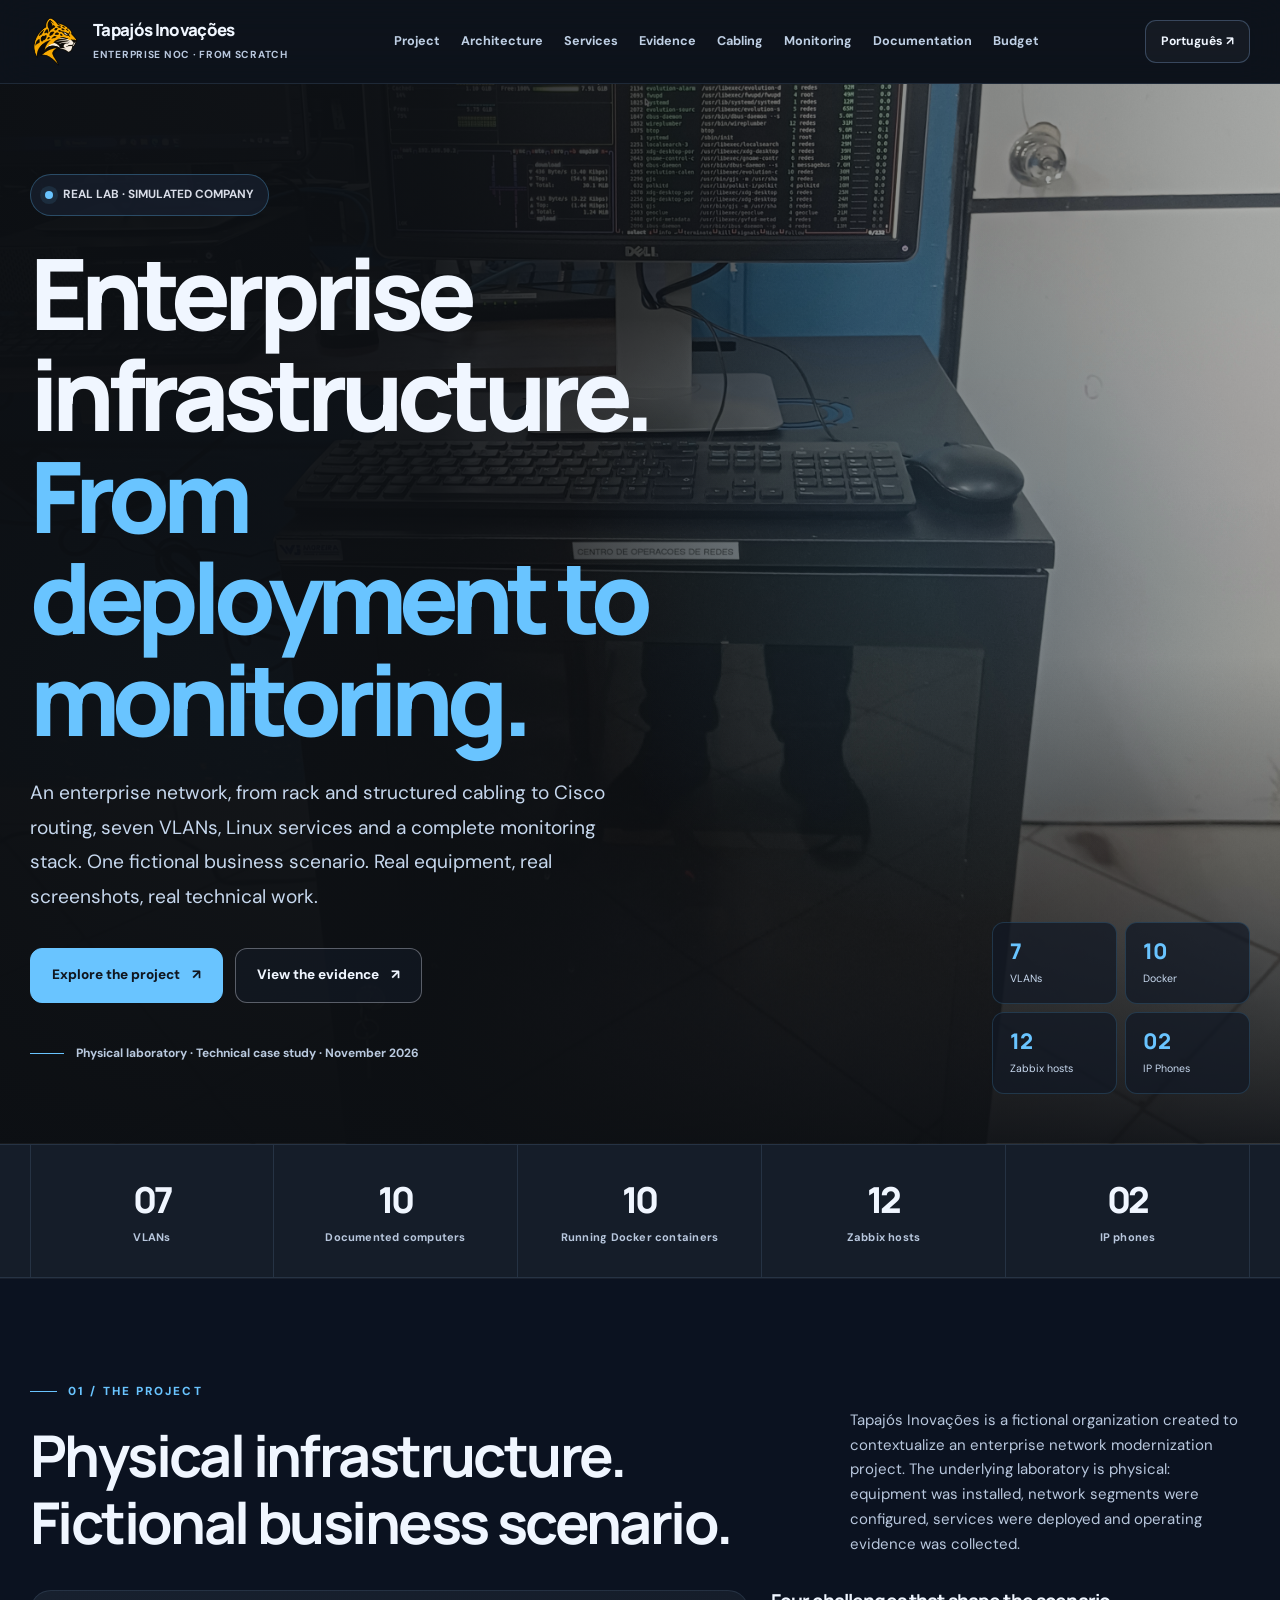
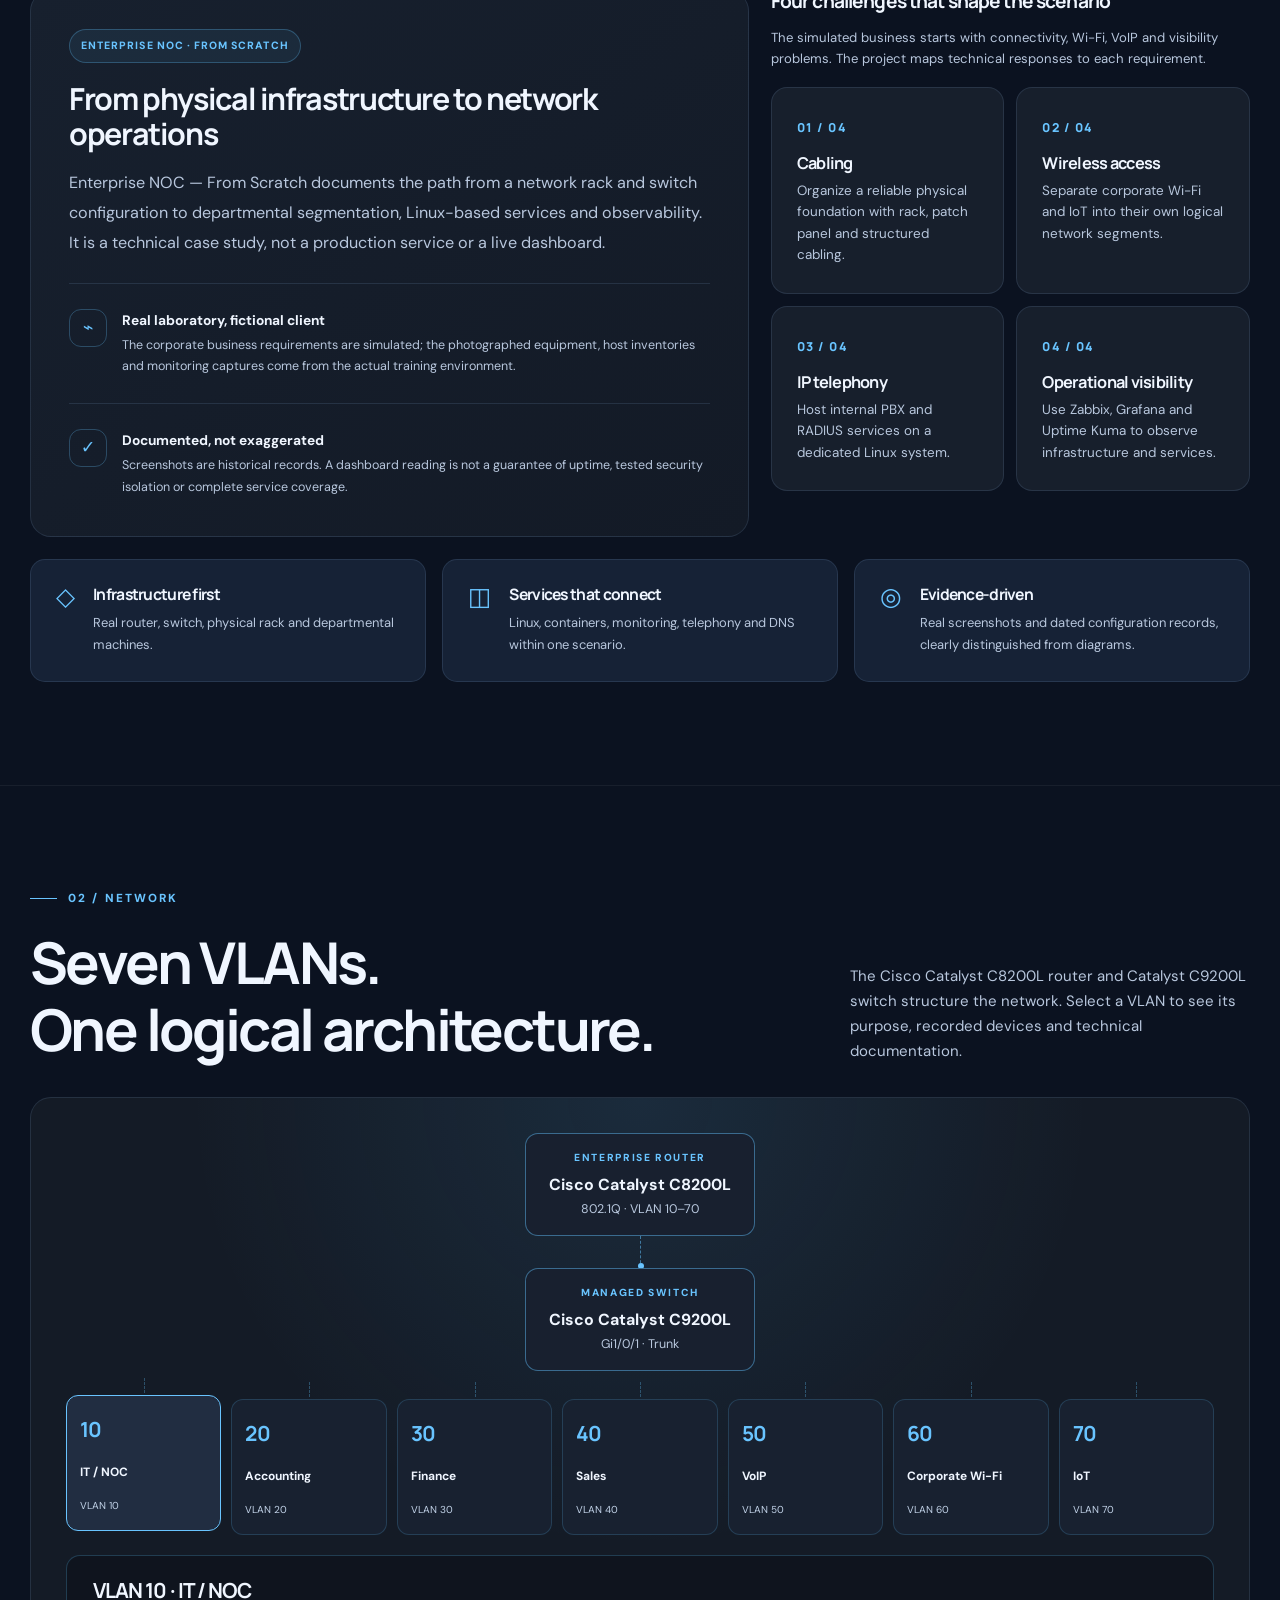
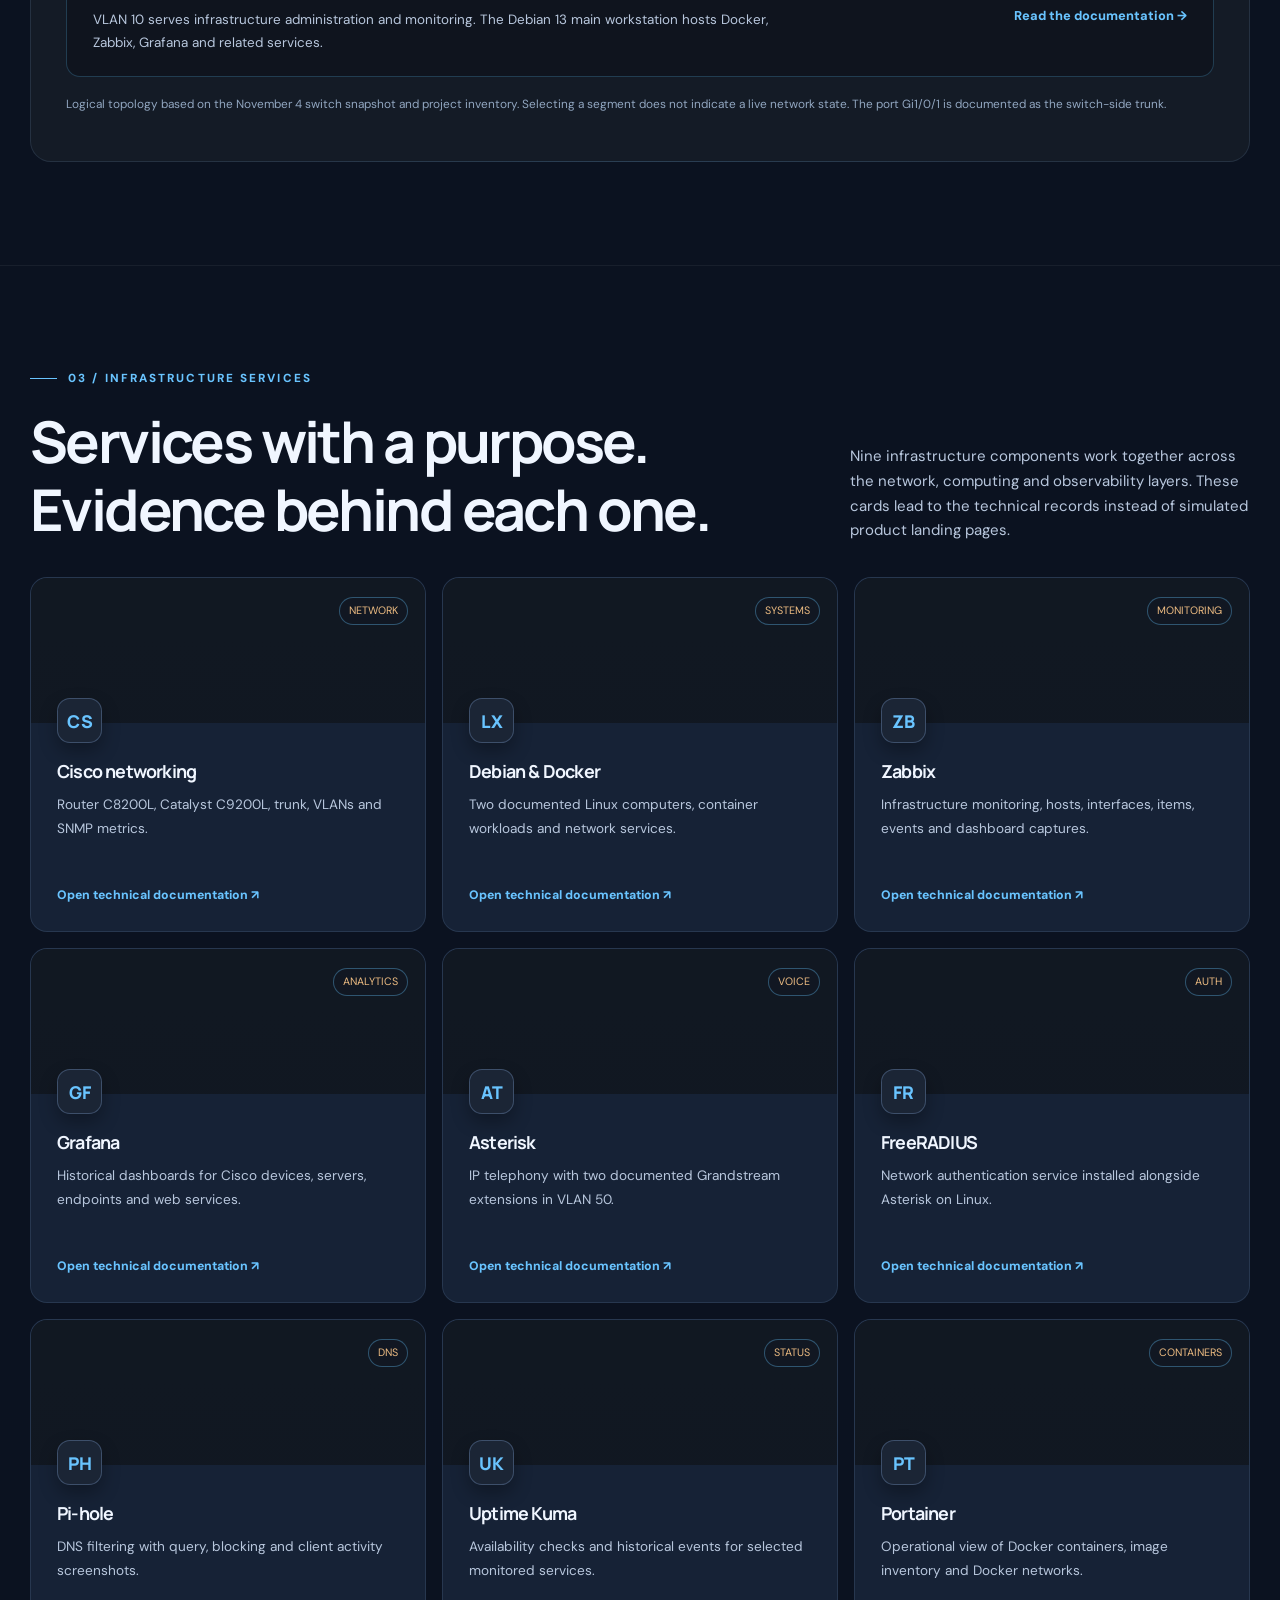
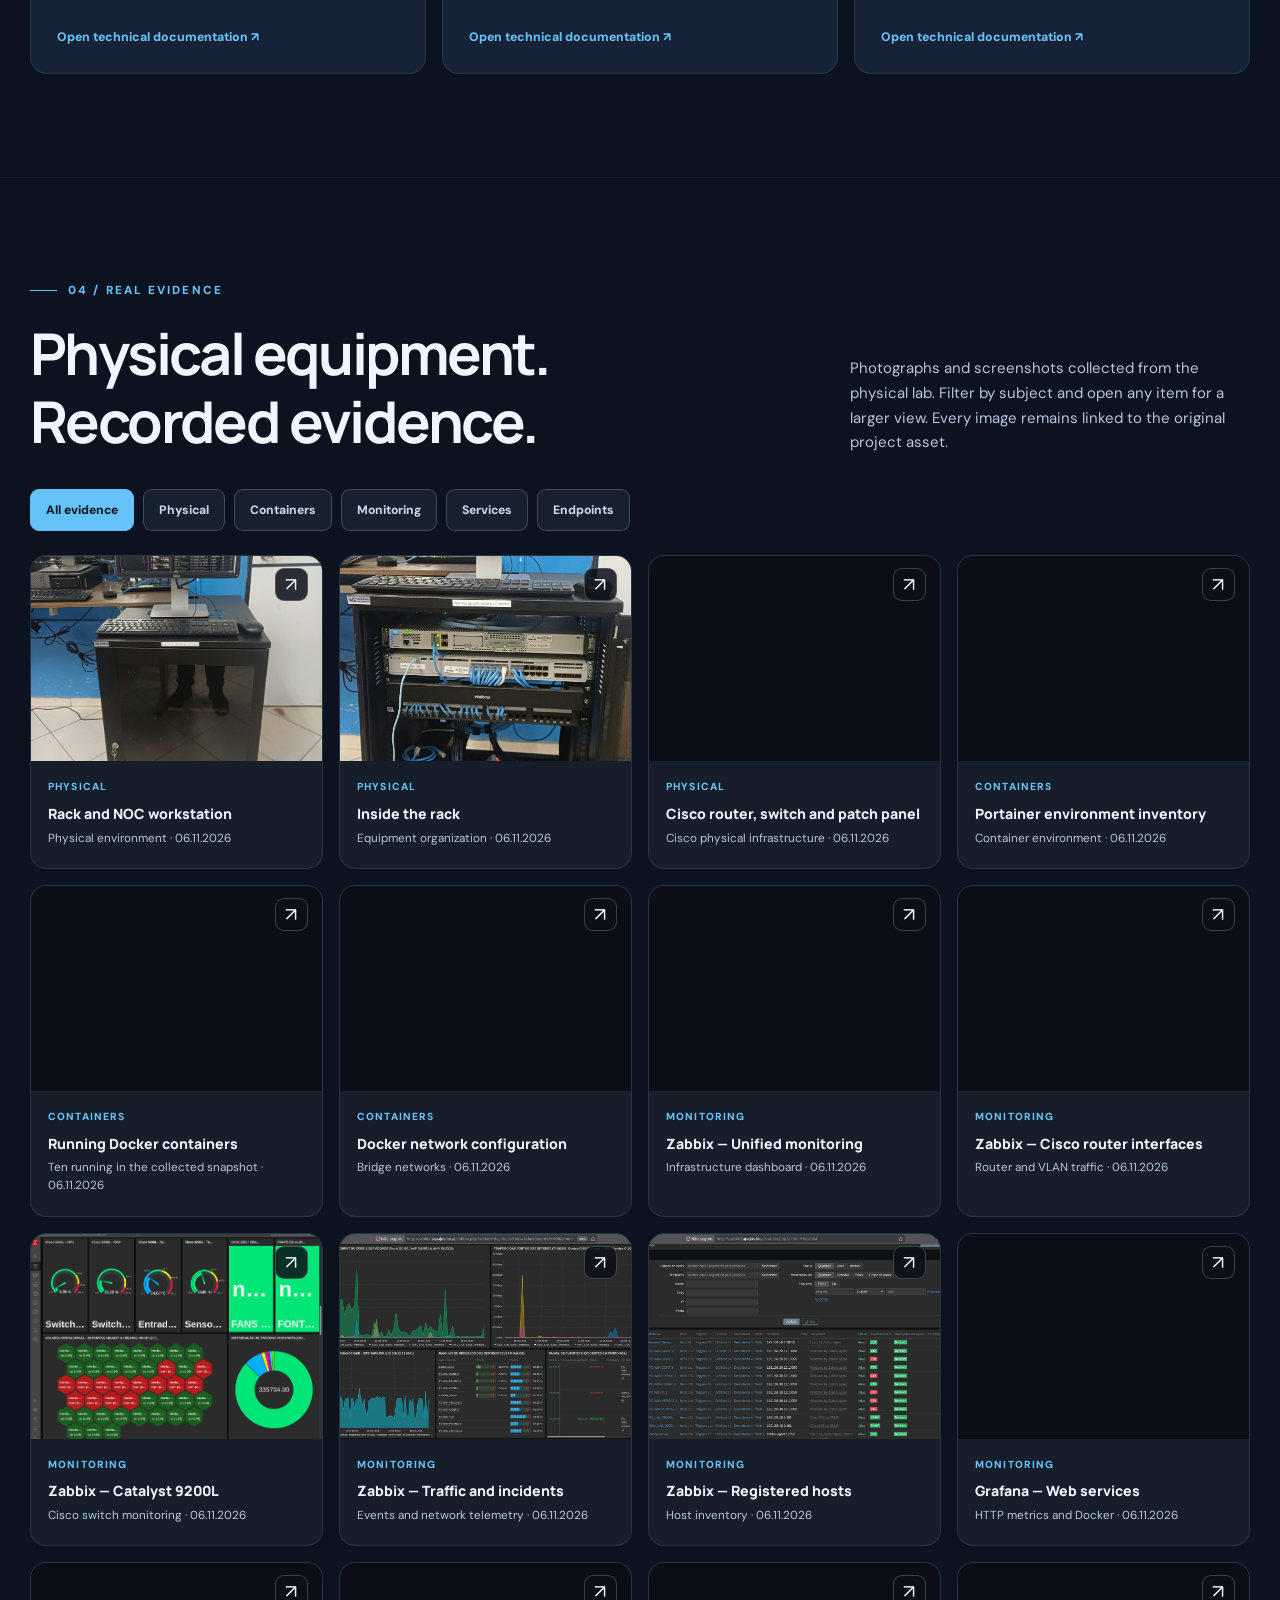
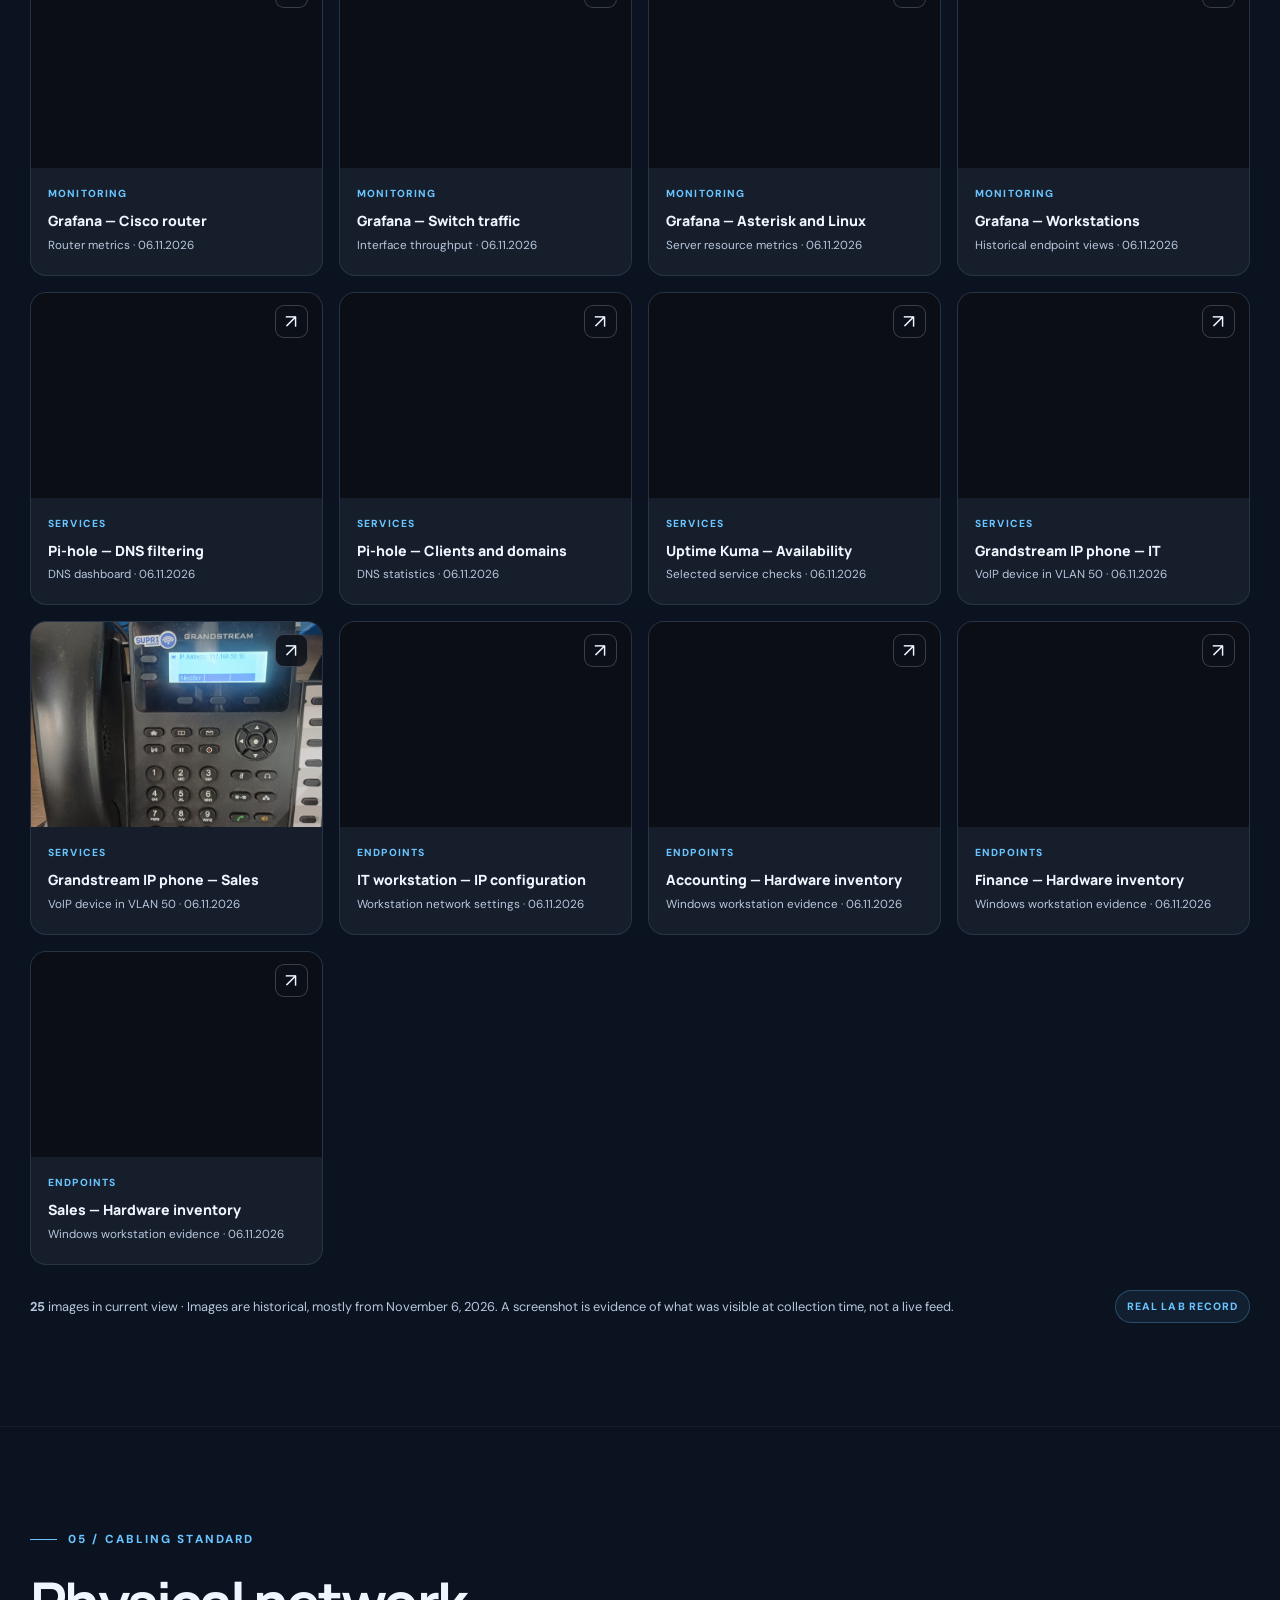
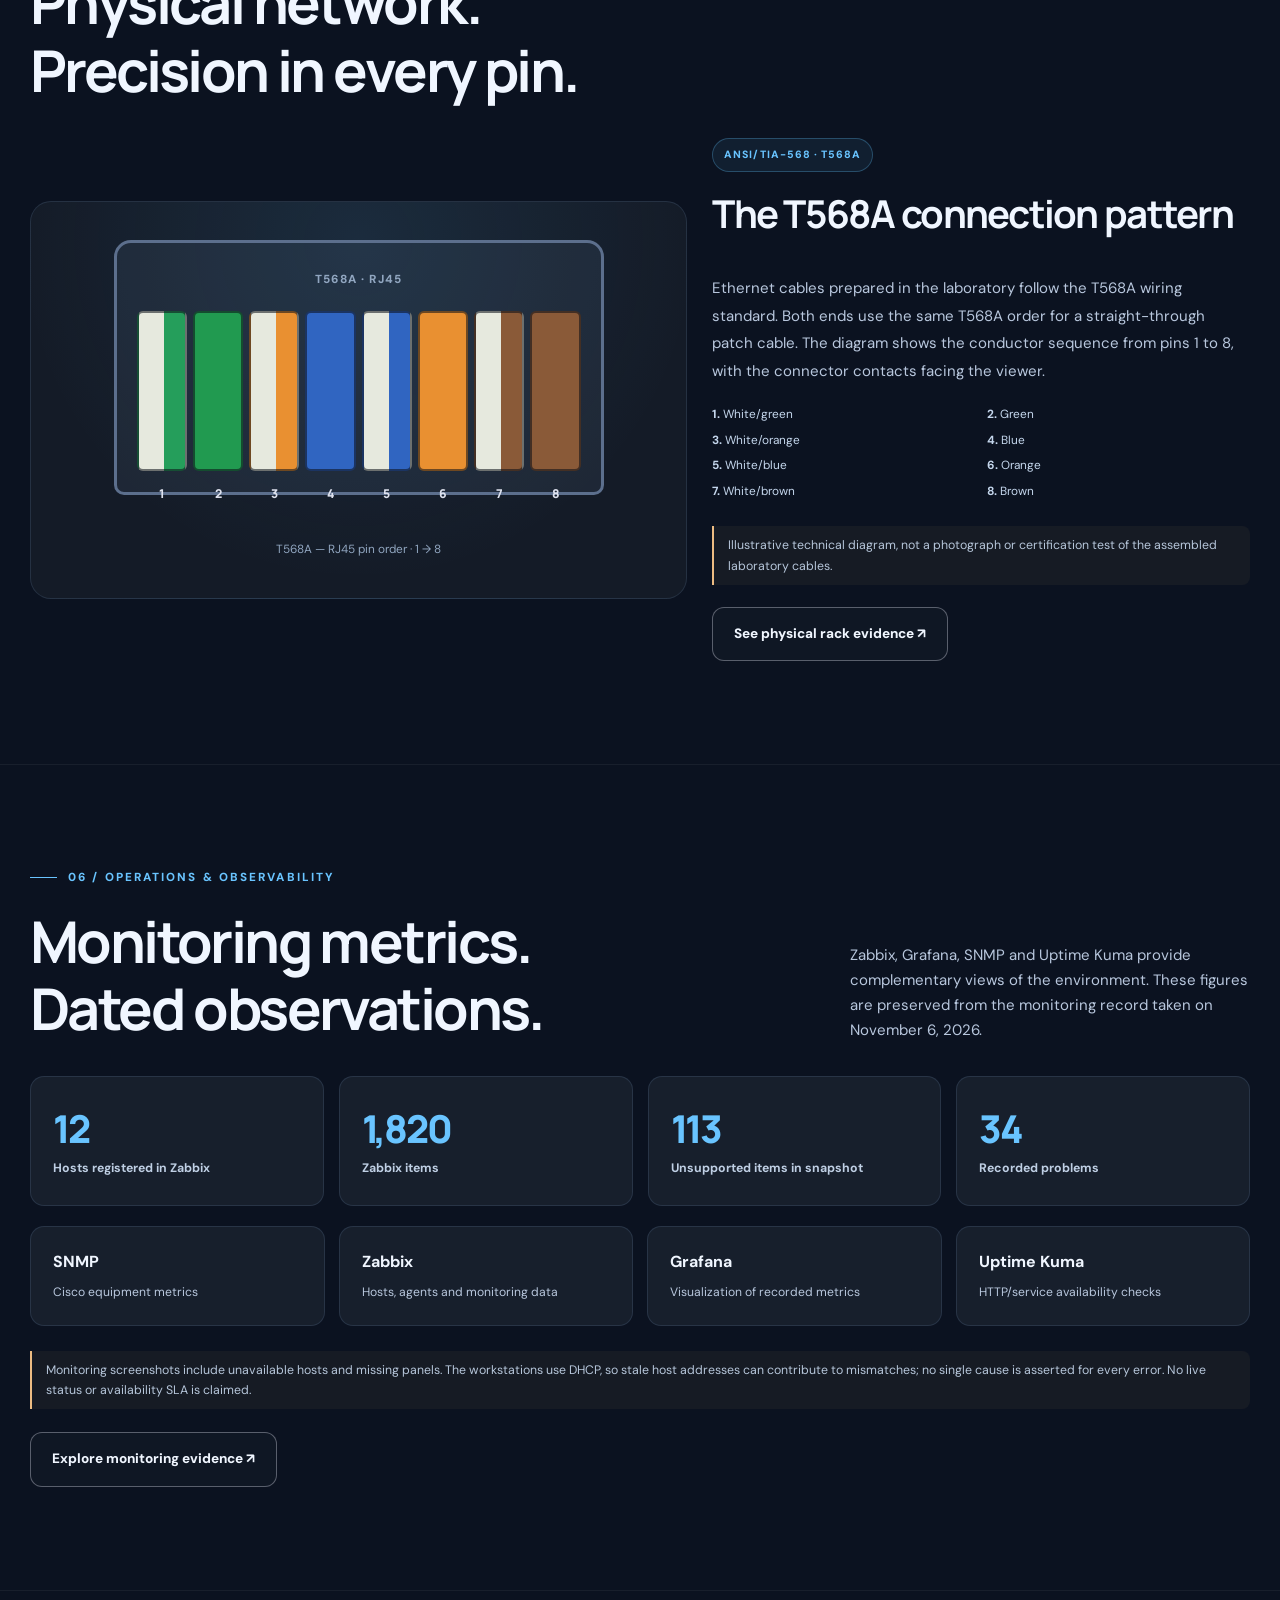
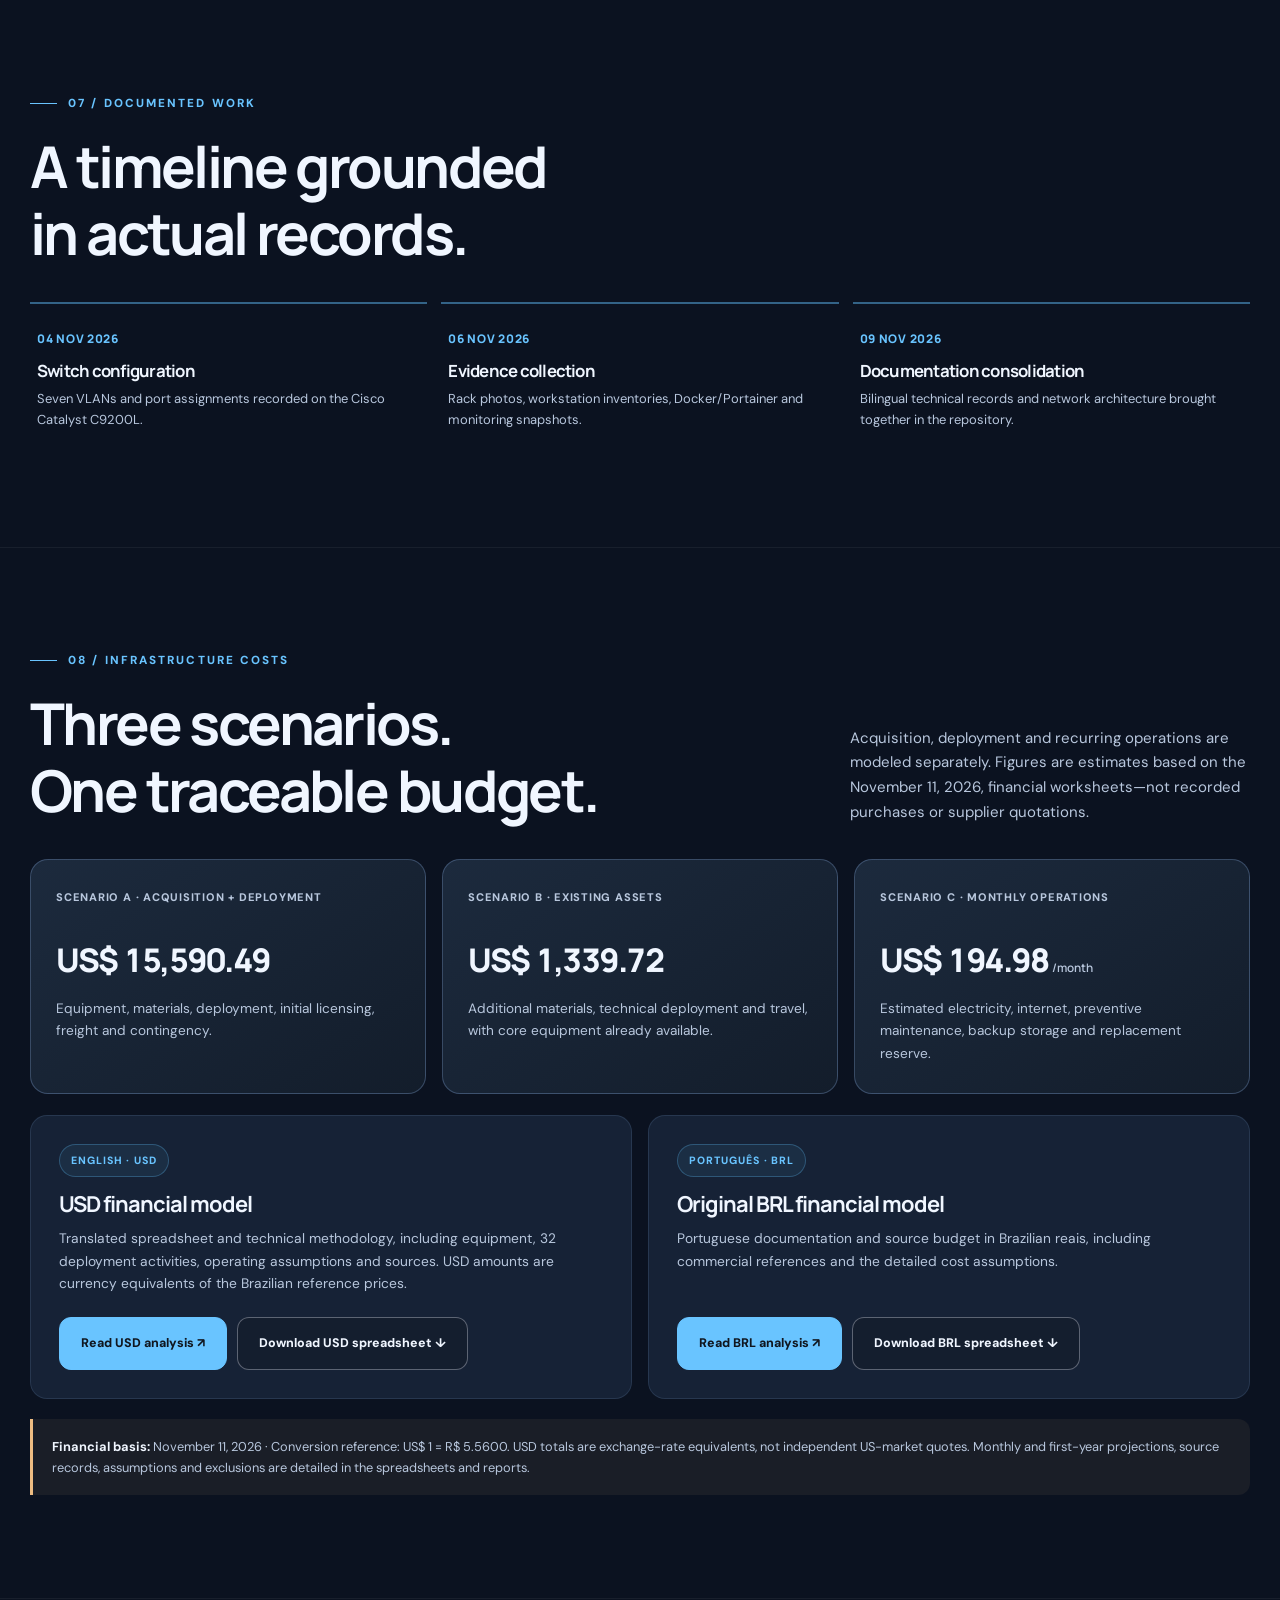
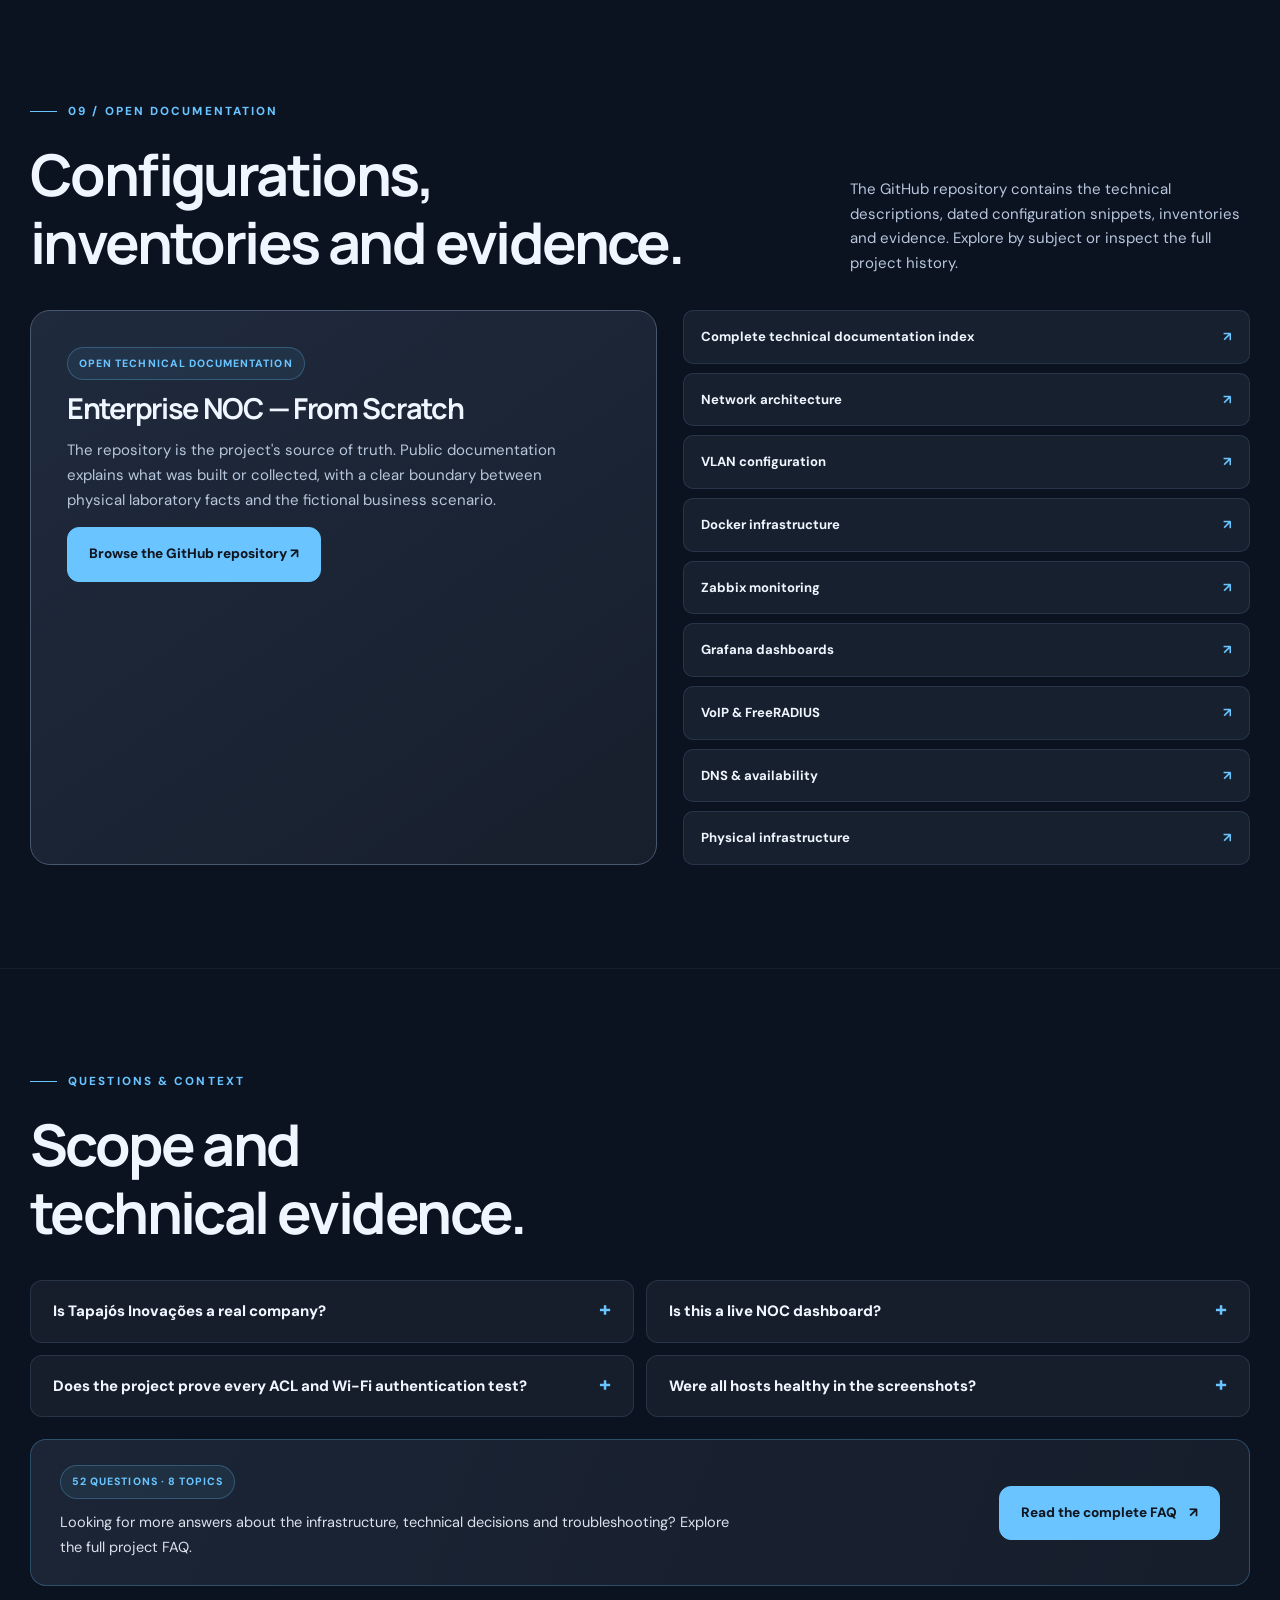
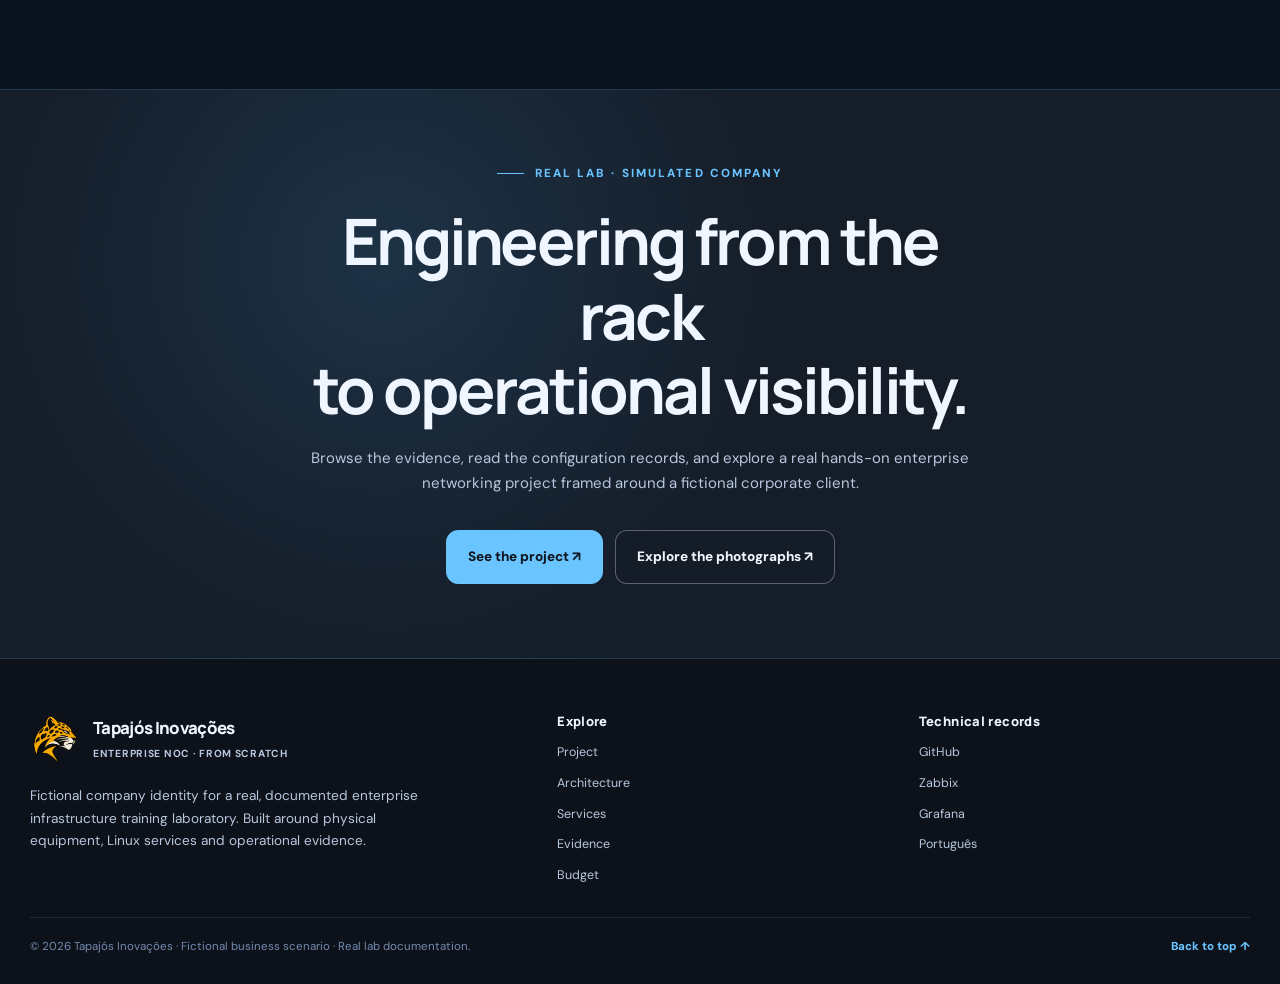
==== commit 6f6aa228: "feat(site): integrate bilingual cost analysis and documentation navigation" ====
--- a/docs/index.html
+++ b/docs/index.html
@@ -31,7 +31,8 @@
 <a href="#evidence">Evidence</a>
 <a href="#cabling">Cabling</a>
 <a href="#monitoring">Monitoring</a>
-<a href="#documentation">Documentation</a></nav>
+<a href="#documentation">Documentation</a>
+<a href="#budget">Budget</a></nav>
   <div class="nav-right"><a class="lang-btn" lang="pt-BR" hreflang="pt-BR" href="pt-BR/index.html">Português ↗</a><button type="button" class="menu-btn" data-menu aria-controls="primary-nav" aria-expanded="false" aria-label="Open navigation">☰</button></div>
  </div>
 </header>
@@ -142,8 +143,21 @@
 <section class="section" id="timeline"><div class="wrap"><div class="section-head"><div><div class="kicker eyebrow">07 / DOCUMENTED WORK</div><h2>A timeline grounded<br>in actual records.</h2></div></div><div class="timeline"><div class="timeline-item"><time>04 NOV 2026</time><h4>Switch configuration</h4><p>Seven VLANs and port assignments recorded on the Cisco Catalyst C9200L.</p></div>
 <div class="timeline-item"><time>06 NOV 2026</time><h4>Evidence collection</h4><p>Rack photos, workstation inventories, Docker/Portainer and monitoring snapshots.</p></div>
 <div class="timeline-item"><time>09 NOV 2026</time><h4>Documentation consolidation</h4><p>Bilingual technical records and network architecture brought together in the repository.</p></div></div></div></section>
-<section class="section" id="documentation"><div class="wrap"><div class="section-head"><div><div class="kicker eyebrow">08 / OPEN DOCUMENTATION</div><h2>Configurations,<br>inventories and evidence.</h2></div><p>The GitHub repository contains the technical descriptions, dated configuration snippets, inventories and evidence. Explore by subject or inspect the full project history.</p></div>
-<div class="docs-layout"><div class="docs-primary"><span class="chip">OPEN SOURCE DOCUMENTATION</span><h3>Enterprise NOC — From Scratch</h3><p>The repository is the project's source of truth. Public documentation explains what was built or collected, with a clear boundary between physical laboratory facts and the fictional business scenario.</p><a class="btn btn-main" href="https://github.com/kayo-willian/enterprise-noc-from-scratch" target="_blank" rel="noopener noreferrer">Browse the GitHub repository ↗</a></div><div class="docs-list"><a class="docs-link" href="https://github.com/kayo-willian/enterprise-noc-from-scratch/blob/main/docs/architecture/infrastructure-overview.md" target="_blank" rel="noopener noreferrer">Network architecture<span aria-hidden="true">↗</span></a>
+<section class="section" id="budget"><div class="wrap">
+<div class="section-head reveal"><div><div class="kicker eyebrow">08 / INFRASTRUCTURE COSTS</div><h2>Three scenarios.<br>One traceable budget.</h2></div><p>Acquisition, deployment and recurring operations are modeled separately. Figures are estimates based on the November 11, 2026, financial worksheets—not recorded purchases or supplier quotations.</p></div>
+<div class="budget-grid">
+<article class="budget-card"><span class="budget-label">SCENARIO A · ACQUISITION + DEPLOYMENT</span><strong>US$ 15,590.49</strong><p>Equipment, materials, deployment, initial licensing, freight and contingency.</p></article>
+<article class="budget-card"><span class="budget-label">SCENARIO B · EXISTING ASSETS</span><strong>US$ 1,339.72</strong><p>Additional materials, technical deployment and travel, with core equipment already available.</p></article>
+<article class="budget-card"><span class="budget-label">SCENARIO C · MONTHLY OPERATIONS</span><strong>US$ 194.98<small>/month</small></strong><p>Estimated electricity, internet, preventive maintenance, backup storage and replacement reserve.</p></article>
+</div>
+<div class="budget-resources">
+<article class="budget-resource"><div><span class="chip">ENGLISH · USD</span><h3>USD financial model</h3><p>Translated spreadsheet and technical methodology, including equipment, 32 deployment activities, operating assumptions and sources. USD amounts are currency equivalents of the Brazilian reference prices.</p></div><div class="budget-actions"><a class="btn btn-main" href="https://github.com/kayo-willian/enterprise-noc-from-scratch/blob/main/docs/costs/enterprise-noc-final-budget-usd-2026.md" target="_blank" rel="noopener noreferrer">Read USD analysis ↗</a><a class="btn btn-outline" href="costs/enterprise-noc-final-budget-usd-2026.xlsx" download>Download USD spreadsheet ↓</a></div></article>
+<article class="budget-resource"><div><span class="chip">PORTUGUÊS · BRL</span><h3>Original BRL financial model</h3><p>Portuguese documentation and source budget in Brazilian reais, including commercial references and the detailed cost assumptions.</p></div><div class="budget-actions"><a class="btn btn-main" href="https://github.com/kayo-willian/enterprise-noc-from-scratch/blob/main/docs/pt-BR/custos/enterprise-noc-orcamento-final-brl-2026.md" target="_blank" rel="noopener noreferrer">Read BRL analysis ↗</a><a class="btn btn-outline" href="pt-BR/custos/enterprise-noc-orcamento-final-brl-2026.xlsx" download>Download BRL spreadsheet ↓</a></div></article>
+</div>
+<p class="budget-disclaimer"><strong>Financial basis:</strong> November 11, 2026 · Conversion reference: US$ 1 = R$ 5.5600. USD totals are exchange-rate equivalents, not independent US-market quotes. Monthly and first-year projections, source records, assumptions and exclusions are detailed in the spreadsheets and reports.</p>
+</div></section>
+<section class="section" id="documentation"><div class="wrap"><div class="section-head"><div><div class="kicker eyebrow">09 / OPEN DOCUMENTATION</div><h2>Configurations,<br>inventories and evidence.</h2></div><p>The GitHub repository contains the technical descriptions, dated configuration snippets, inventories and evidence. Explore by subject or inspect the full project history.</p></div>
+<div class="docs-layout"><div class="docs-primary"><span class="chip">OPEN TECHNICAL DOCUMENTATION</span><h3>Enterprise NOC — From Scratch</h3><p>The repository is the project's source of truth. Public documentation explains what was built or collected, with a clear boundary between physical laboratory facts and the fictional business scenario.</p><a class="btn btn-main" href="https://github.com/kayo-willian/enterprise-noc-from-scratch" target="_blank" rel="noopener noreferrer">Browse the GitHub repository ↗</a></div><div class="docs-list"><a class="docs-link" href="https://github.com/kayo-willian/enterprise-noc-from-scratch/blob/main/docs/README.md" target="_blank" rel="noopener noreferrer">Complete technical documentation index<span aria-hidden="true">↗</span></a><a class="docs-link" href="https://github.com/kayo-willian/enterprise-noc-from-scratch/blob/main/docs/architecture/infrastructure-overview.md" target="_blank" rel="noopener noreferrer">Network architecture<span aria-hidden="true">↗</span></a>
 <a class="docs-link" href="https://github.com/kayo-willian/enterprise-noc-from-scratch/blob/main/docs/networking/switch-vlan-snapshot-2026-11-04.md" target="_blank" rel="noopener noreferrer">VLAN configuration<span aria-hidden="true">↗</span></a>
 <a class="docs-link" href="https://github.com/kayo-willian/enterprise-noc-from-scratch/blob/main/docs/containers/docker-services.md" target="_blank" rel="noopener noreferrer">Docker infrastructure<span aria-hidden="true">↗</span></a>
 <a class="docs-link" href="https://github.com/kayo-willian/enterprise-noc-from-scratch/blob/main/docs/monitoring/zabbix-monitoring.md" target="_blank" rel="noopener noreferrer">Zabbix monitoring<span aria-hidden="true">↗</span></a>
@@ -158,7 +172,7 @@
 <details><summary>Were all hosts healthy in the screenshots?</summary><p>No. Historical monitoring records include unavailable agents and unsupported items. The site shows those findings rather than altering them.</p></details></div><div class="faq-more"><div class="faq-more-copy"><span class="chip">52 QUESTIONS · 8 TOPICS</span><p>Looking for more answers about the infrastructure, technical decisions and troubleshooting? Explore the full project FAQ.</p></div><a class="btn btn-main" href="https://github.com/kayo-willian/enterprise-noc-from-scratch/blob/main/docs/faq/technical-faq.md" target="_blank" rel="noopener noreferrer">Read the complete FAQ <span aria-hidden="true">↗</span></a></div></div></section>
 <section class="end-cta"><div class="wrap"><div class="kicker eyebrow" style="justify-content:center">REAL LAB · SIMULATED COMPANY</div><h2>Engineering from the rack<br>to operational visibility.</h2><p>Browse the evidence, read the configuration records, and explore a real hands-on enterprise networking project framed around a fictional corporate client.</p><div class="actions"><a class="btn btn-main" href="https://github.com/kayo-willian/enterprise-noc-from-scratch" target="_blank" rel="noopener noreferrer">See the project ↗</a><a class="btn btn-outline" href="#evidence">Explore the photographs ↗</a></div></div></section>
 </main>
-<footer class="site-foot"><div class="wrap"><div class="foot-main"><div><a class="brand" href="#top"><img src="assets/brand/tapajos-jaguar-logo.png" width="51" height="51" alt=""><span><span class="brand-name">Tapajós Inovações</span><span class="brand-sub">Enterprise NOC · From Scratch</span></span></a><p style="margin-top:20px">Fictional company identity for a real, documented enterprise infrastructure training laboratory. Built around physical equipment, Linux services and operational evidence.</p></div><div><h4 class="foot-head">Explore</h4><nav class="foot-links" aria-label="Explore"><a href="#about">Project</a><a href="#architecture">Architecture</a><a href="#services">Services</a><a href="#evidence">Evidence</a></nav></div><div><h4 class="foot-head">Technical records</h4><nav class="foot-links" aria-label="Technical records"><a href="https://github.com/kayo-willian/enterprise-noc-from-scratch" target="_blank" rel="noopener noreferrer">GitHub</a><a href="https://github.com/kayo-willian/enterprise-noc-from-scratch/blob/main/docs/monitoring/zabbix-monitoring.md" target="_blank" rel="noopener noreferrer">Zabbix</a><a href="https://github.com/kayo-willian/enterprise-noc-from-scratch/blob/main/docs/monitoring/grafana-monitoring.md" target="_blank" rel="noopener noreferrer">Grafana</a><a href="pt-BR/index.html">Português</a></nav></div></div><div class="foot-bottom"><span>© 2026 Tapajós Inovações · Fictional business scenario · Real lab documentation.</span><a href="#top" class="back-top">Back to top ↑</a></div></div></footer>
+<footer class="site-foot"><div class="wrap"><div class="foot-main"><div><a class="brand" href="#top"><img src="assets/brand/tapajos-jaguar-logo.png" width="51" height="51" alt=""><span><span class="brand-name">Tapajós Inovações</span><span class="brand-sub">Enterprise NOC · From Scratch</span></span></a><p style="margin-top:20px">Fictional company identity for a real, documented enterprise infrastructure training laboratory. Built around physical equipment, Linux services and operational evidence.</p></div><div><h4 class="foot-head">Explore</h4><nav class="foot-links" aria-label="Explore"><a href="#about">Project</a><a href="#architecture">Architecture</a><a href="#services">Services</a><a href="#evidence">Evidence</a><a href="#budget">Budget</a></nav></div><div><h4 class="foot-head">Technical records</h4><nav class="foot-links" aria-label="Technical records"><a href="https://github.com/kayo-willian/enterprise-noc-from-scratch" target="_blank" rel="noopener noreferrer">GitHub</a><a href="https://github.com/kayo-willian/enterprise-noc-from-scratch/blob/main/docs/monitoring/zabbix-monitoring.md" target="_blank" rel="noopener noreferrer">Zabbix</a><a href="https://github.com/kayo-willian/enterprise-noc-from-scratch/blob/main/docs/monitoring/grafana-monitoring.md" target="_blank" rel="noopener noreferrer">Grafana</a><a href="pt-BR/index.html">Português</a></nav></div></div><div class="foot-bottom"><span>© 2026 Tapajós Inovações · Fictional business scenario · Real lab documentation.</span><a href="#top" class="back-top">Back to top ↑</a></div></div></footer>
 <dialog class="lightbox" id="gallery-dialog" aria-label="04 / REAL EVIDENCE"><div class="lightbox-body"><button class="modal-close" type="button" data-close aria-label="Close enlarged image">✕</button><img class="lightbox-img" data-dialog-image alt=""><div class="lightbox-info"><div><b data-dialog-title></b><small data-dialog-subtitle></small></div><div class="modal-controls"><button type="button" data-prev aria-label="Previous image">←</button><button type="button" data-next aria-label="Next image">→</button></div></div></div></dialog>
 </body>
 </html>
--- a/docs/assets/css/site.css
+++ b/docs/assets/css/site.css
@@ -36,3 +36,23 @@
 .faq-more .btn{flex-shrink:0}
 @media(max-width:760px){.faq-more{align-items:flex-start;flex-direction:column}.faq-more .btn{width:auto}}
 @media(max-width:480px){.faq-more{padding:21px}.faq-more .btn{width:100%}}
+
+/* Financial scenarios and links to published cost reports */
+.budget-grid{display:grid;grid-template-columns:repeat(3,minmax(0,1fr));gap:16px}
+.budget-card{padding:28px 25px;border:1px solid var(--line-strong);border-radius:18px;background:linear-gradient(145deg,#1c2a3d,#131d2b)}
+.budget-label{display:block;min-height:35px;color:var(--muted);font-size:.69rem;font-weight:800;letter-spacing:.07em}
+.budget-card strong{display:block;color:var(--text);font:800 clamp(1.65rem,2.55vw,2.65rem) 'Manrope',system-ui,sans-serif;letter-spacing:-.045em;white-space:nowrap;margin:14px 0 16px;font-variant-numeric:tabular-nums}
+.budget-card strong small{font-size:.36em;font-weight:600;color:var(--muted);letter-spacing:0;margin-left:4px}
+.budget-card p{margin:0;font-size:.85rem}
+.budget-resources{display:grid;grid-template-columns:repeat(2,minmax(0,1fr));gap:16px;margin-top:21px}
+.budget-resource{display:flex;flex-direction:column;justify-content:space-between;gap:22px;padding:28px;border:1px solid var(--line);border-radius:17px;background:var(--paper)}
+.budget-resource h3{font-size:1.37rem;margin:15px 0 9px}
+.budget-resource p{font-size:.86rem;margin:0}
+.budget-actions{display:flex;flex-wrap:wrap;gap:10px}
+.budget-actions .btn{width:auto;min-width:0;text-align:center;font-size:.78rem}
+.budget-disclaimer{margin:20px 0 0;padding:17px 19px;border-left:3px solid var(--gold);background:rgba(237,188,130,.065);border-radius:0 12px 12px 0;font-size:.8rem}
+.budget-disclaimer strong{color:var(--text)}
+@media(max-width:1120px) and (min-width:761px){.nav-links{position:absolute;top:83px;left:0;right:0;background:#131a26;border-bottom:1px solid var(--line);display:none;flex-direction:column;align-items:stretch;gap:0;padding:12px 25px 20px}.nav-links.is-open{display:flex}.nav-links a{padding:11px 3px;font-size:.89rem}.menu-btn{display:block}}
+@media(max-width:980px){.budget-grid{grid-template-columns:1fr}.budget-label{min-height:0}.budget-card strong{font-size:clamp(1.8rem,5vw,2.5rem)}}
+@media(max-width:760px){.budget-resources{grid-template-columns:1fr}.budget-card,.budget-resource{padding:23px}.budget-actions .btn{width:100%}}
+@media(max-width:480px){.budget-card strong{white-space:normal;overflow-wrap:anywhere}}
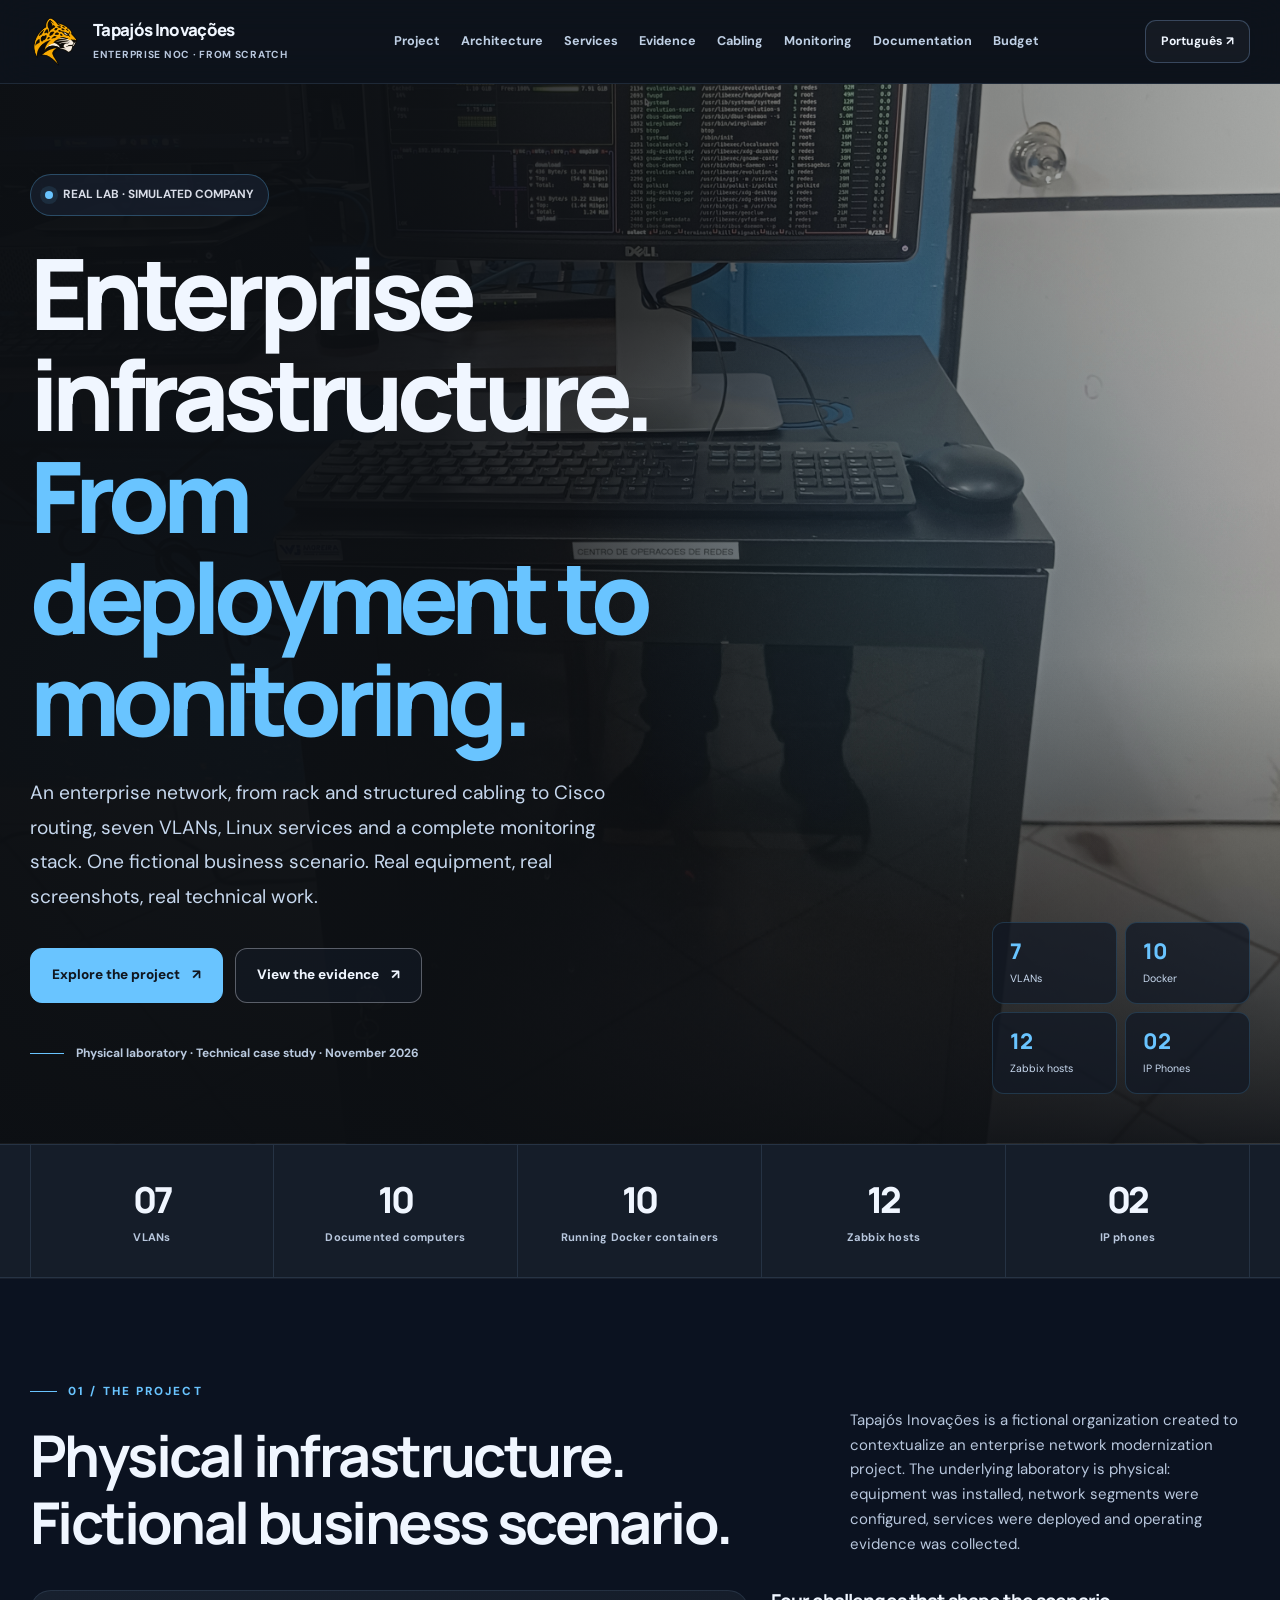
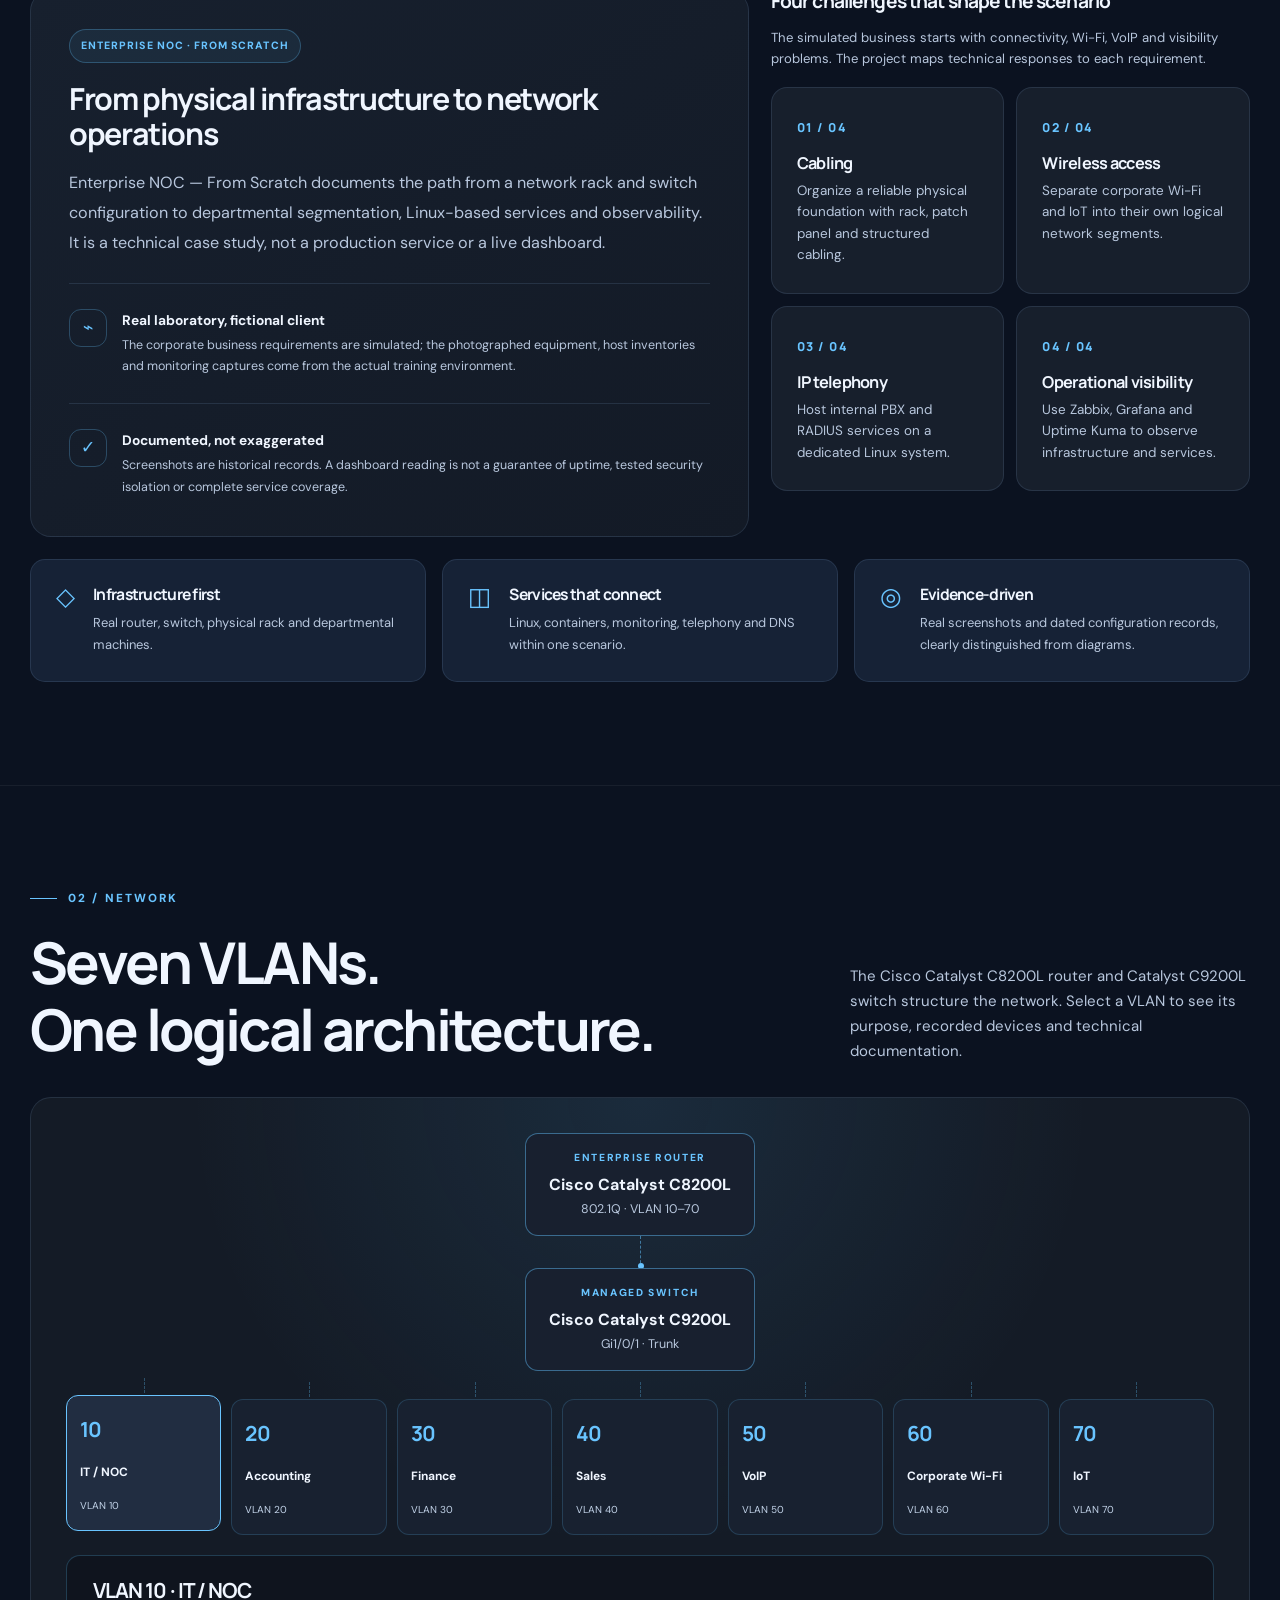
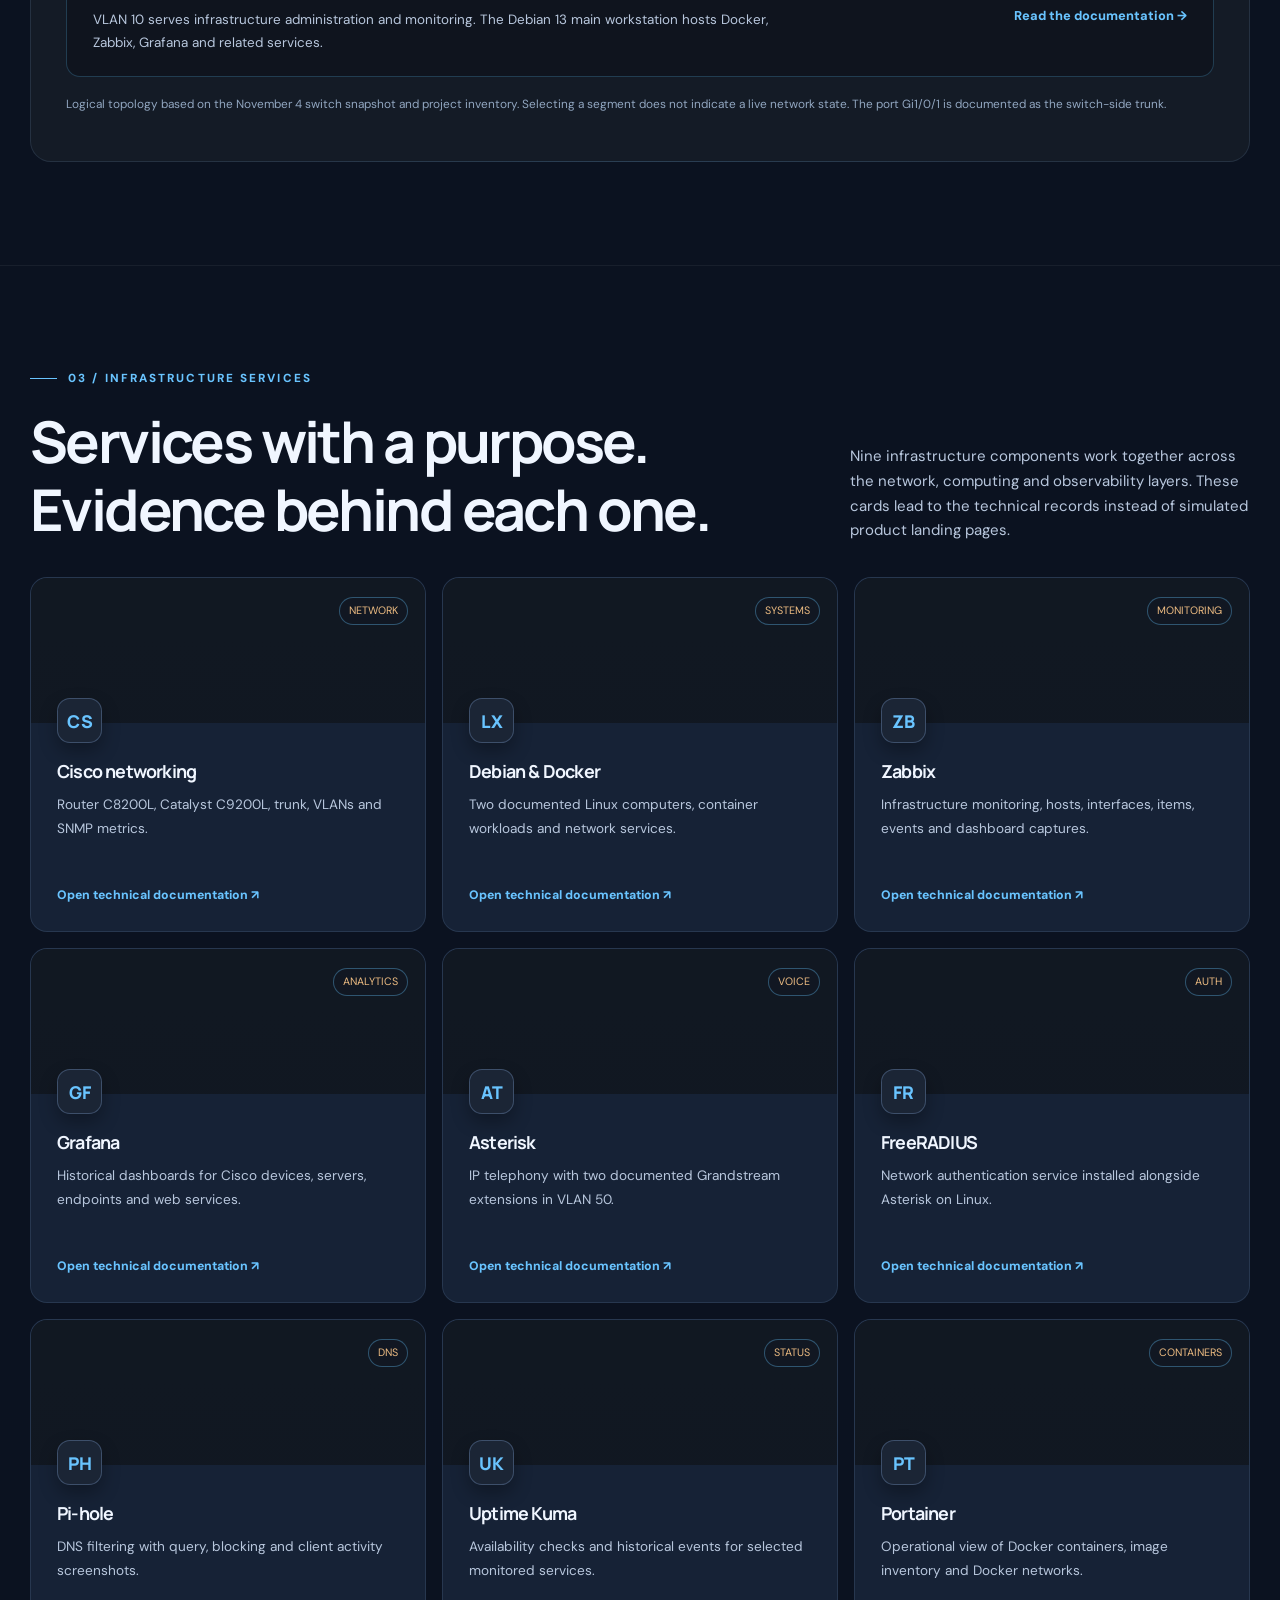
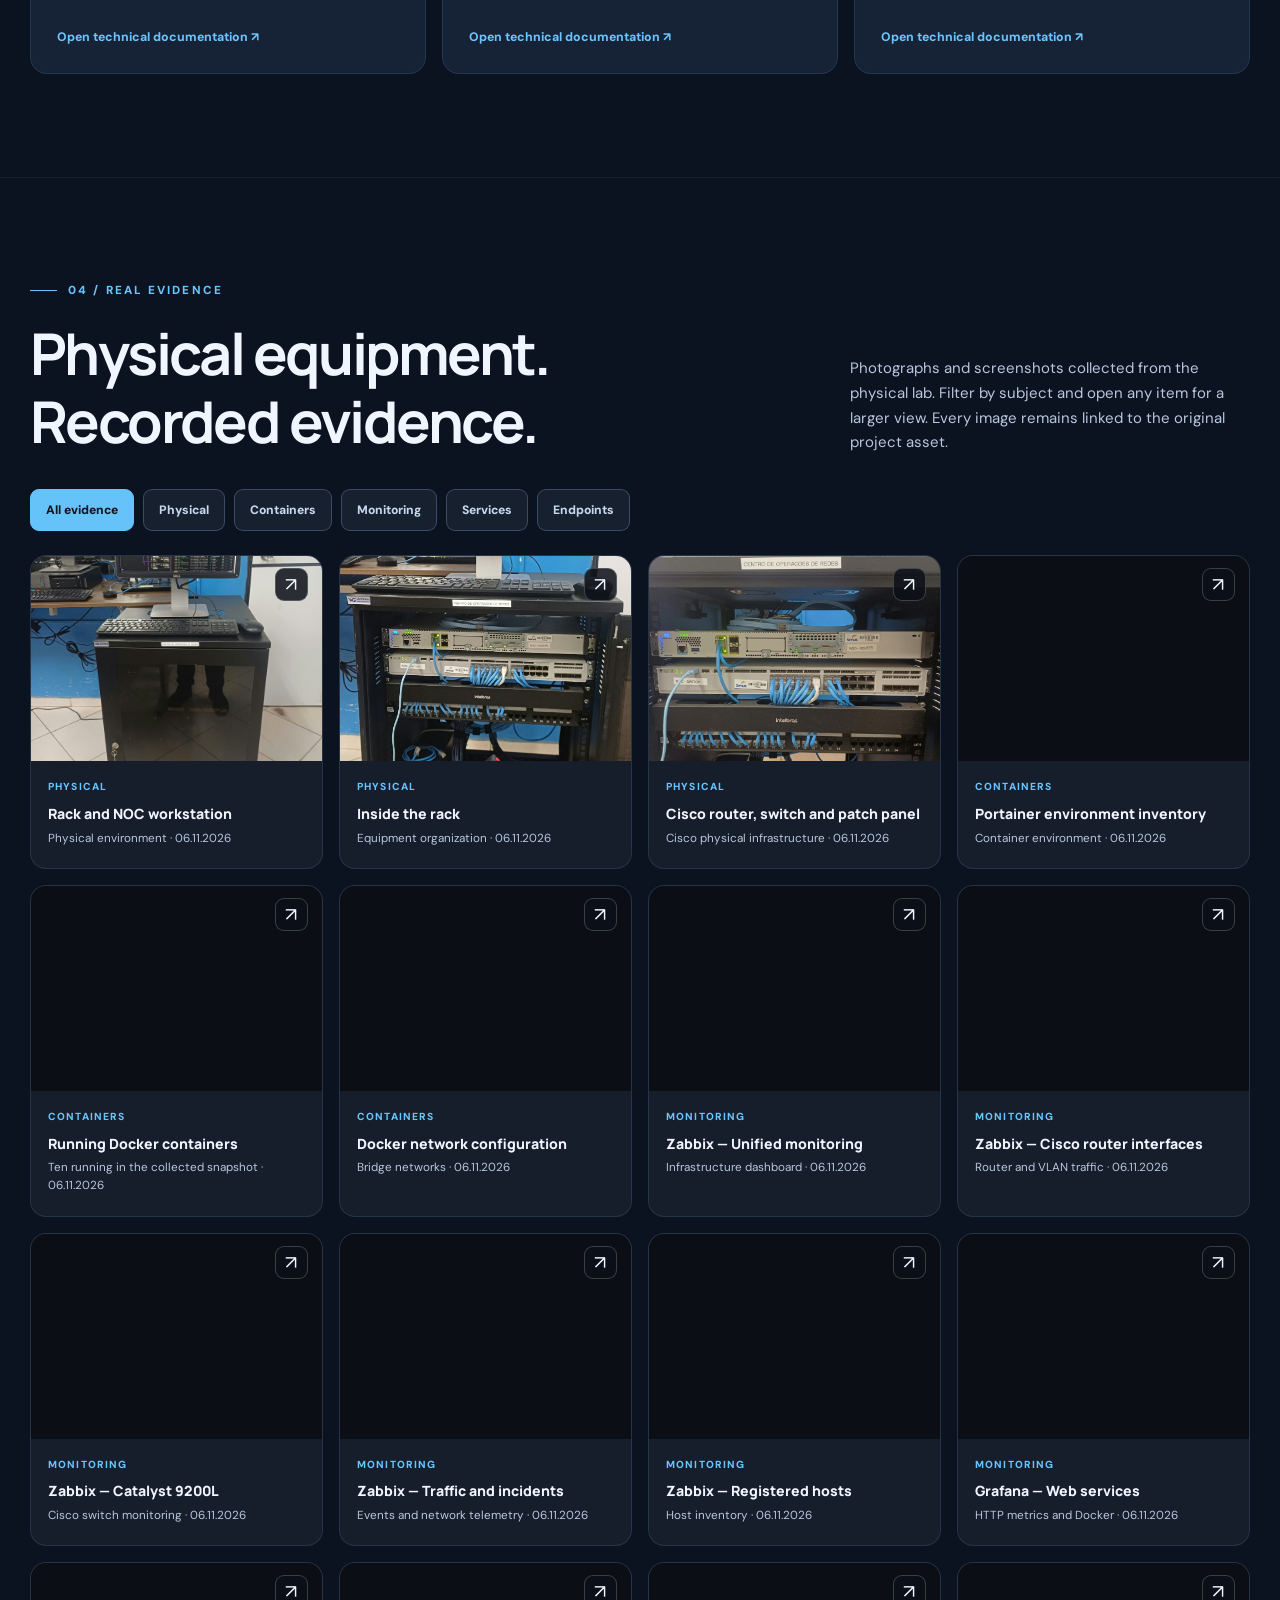
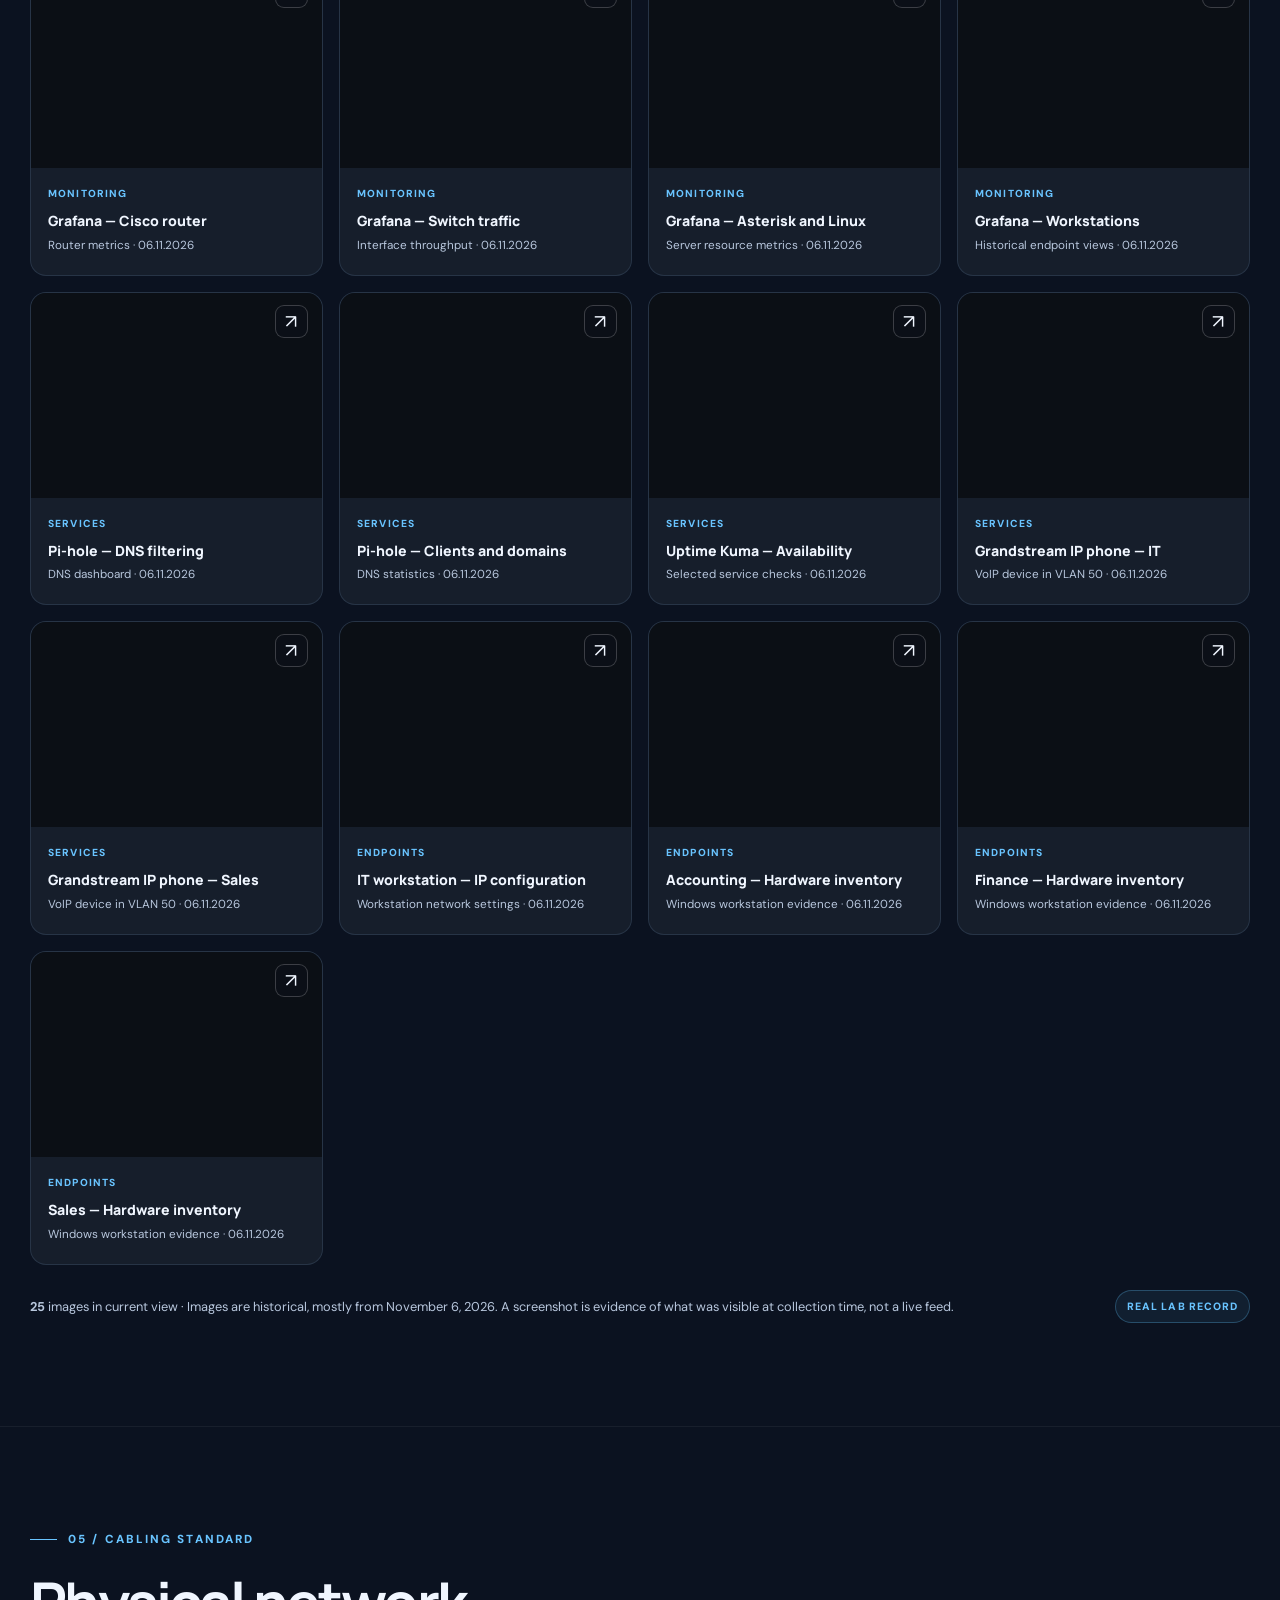
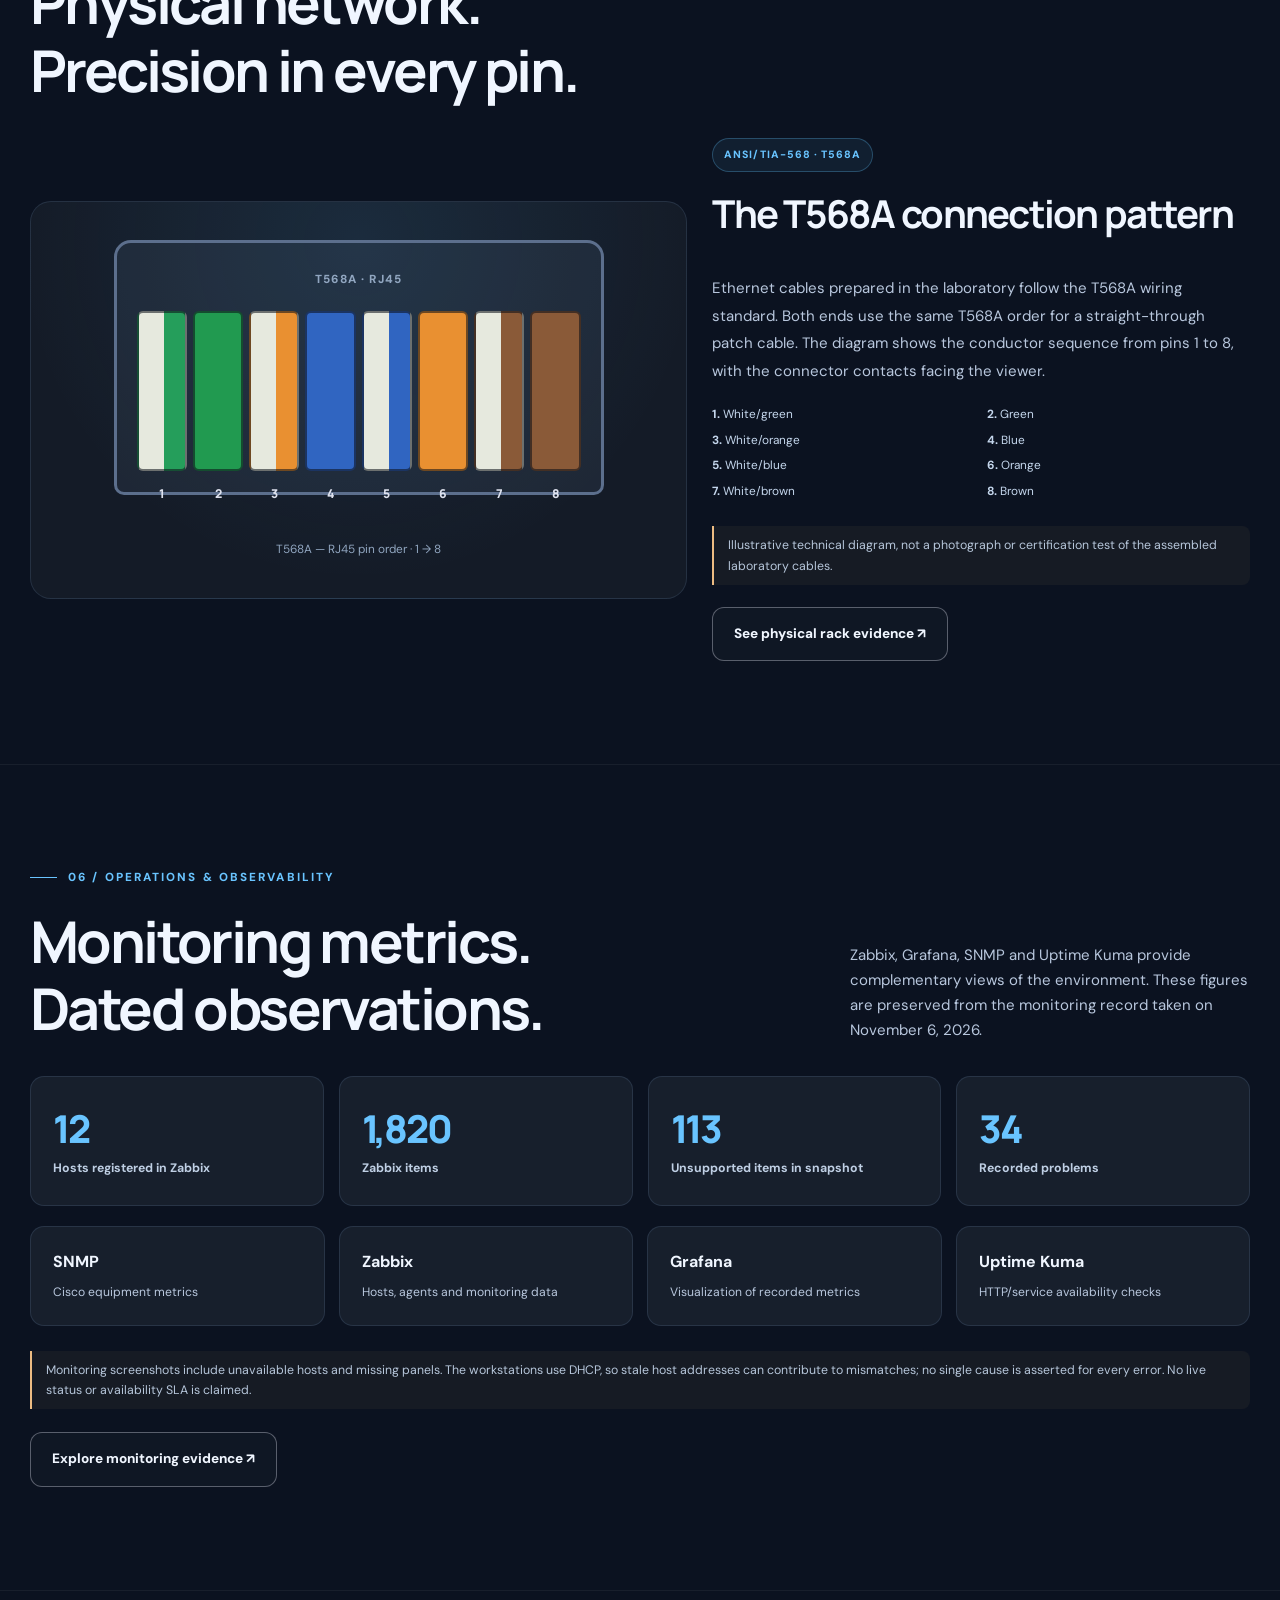
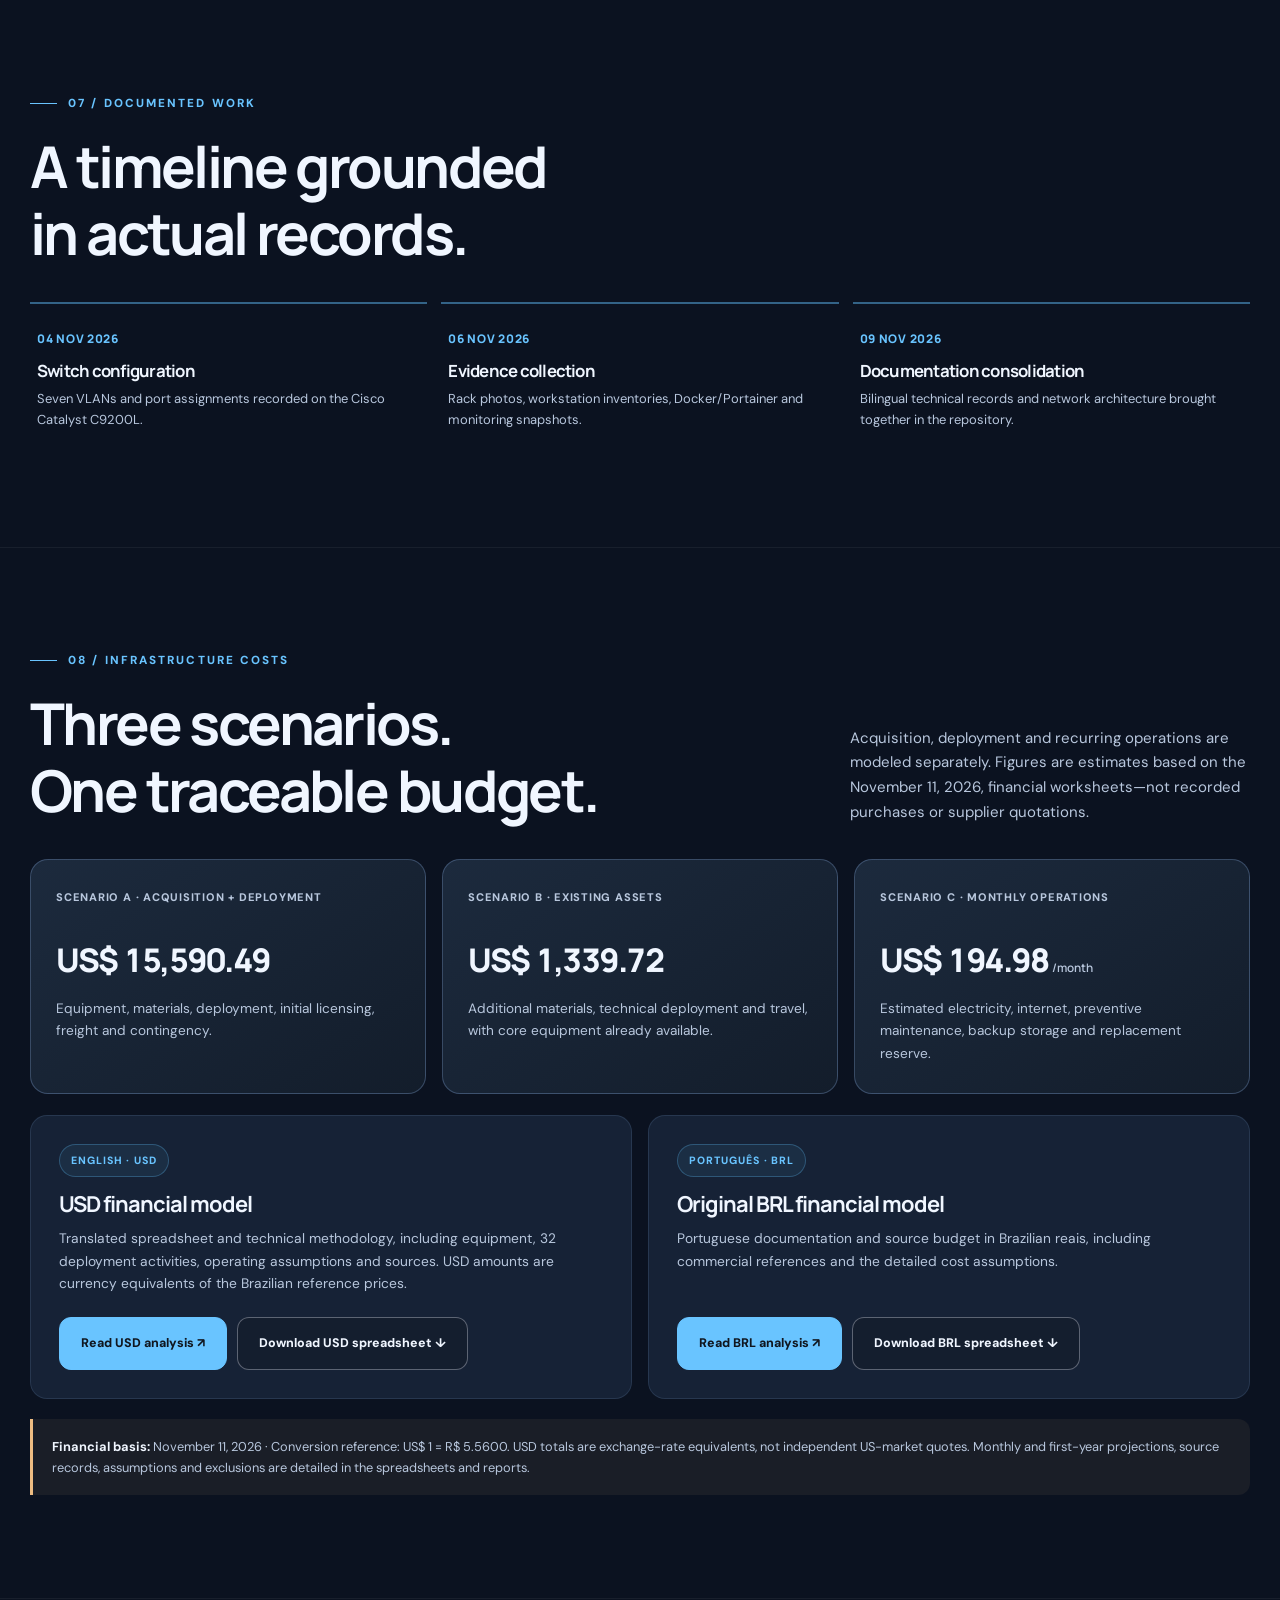
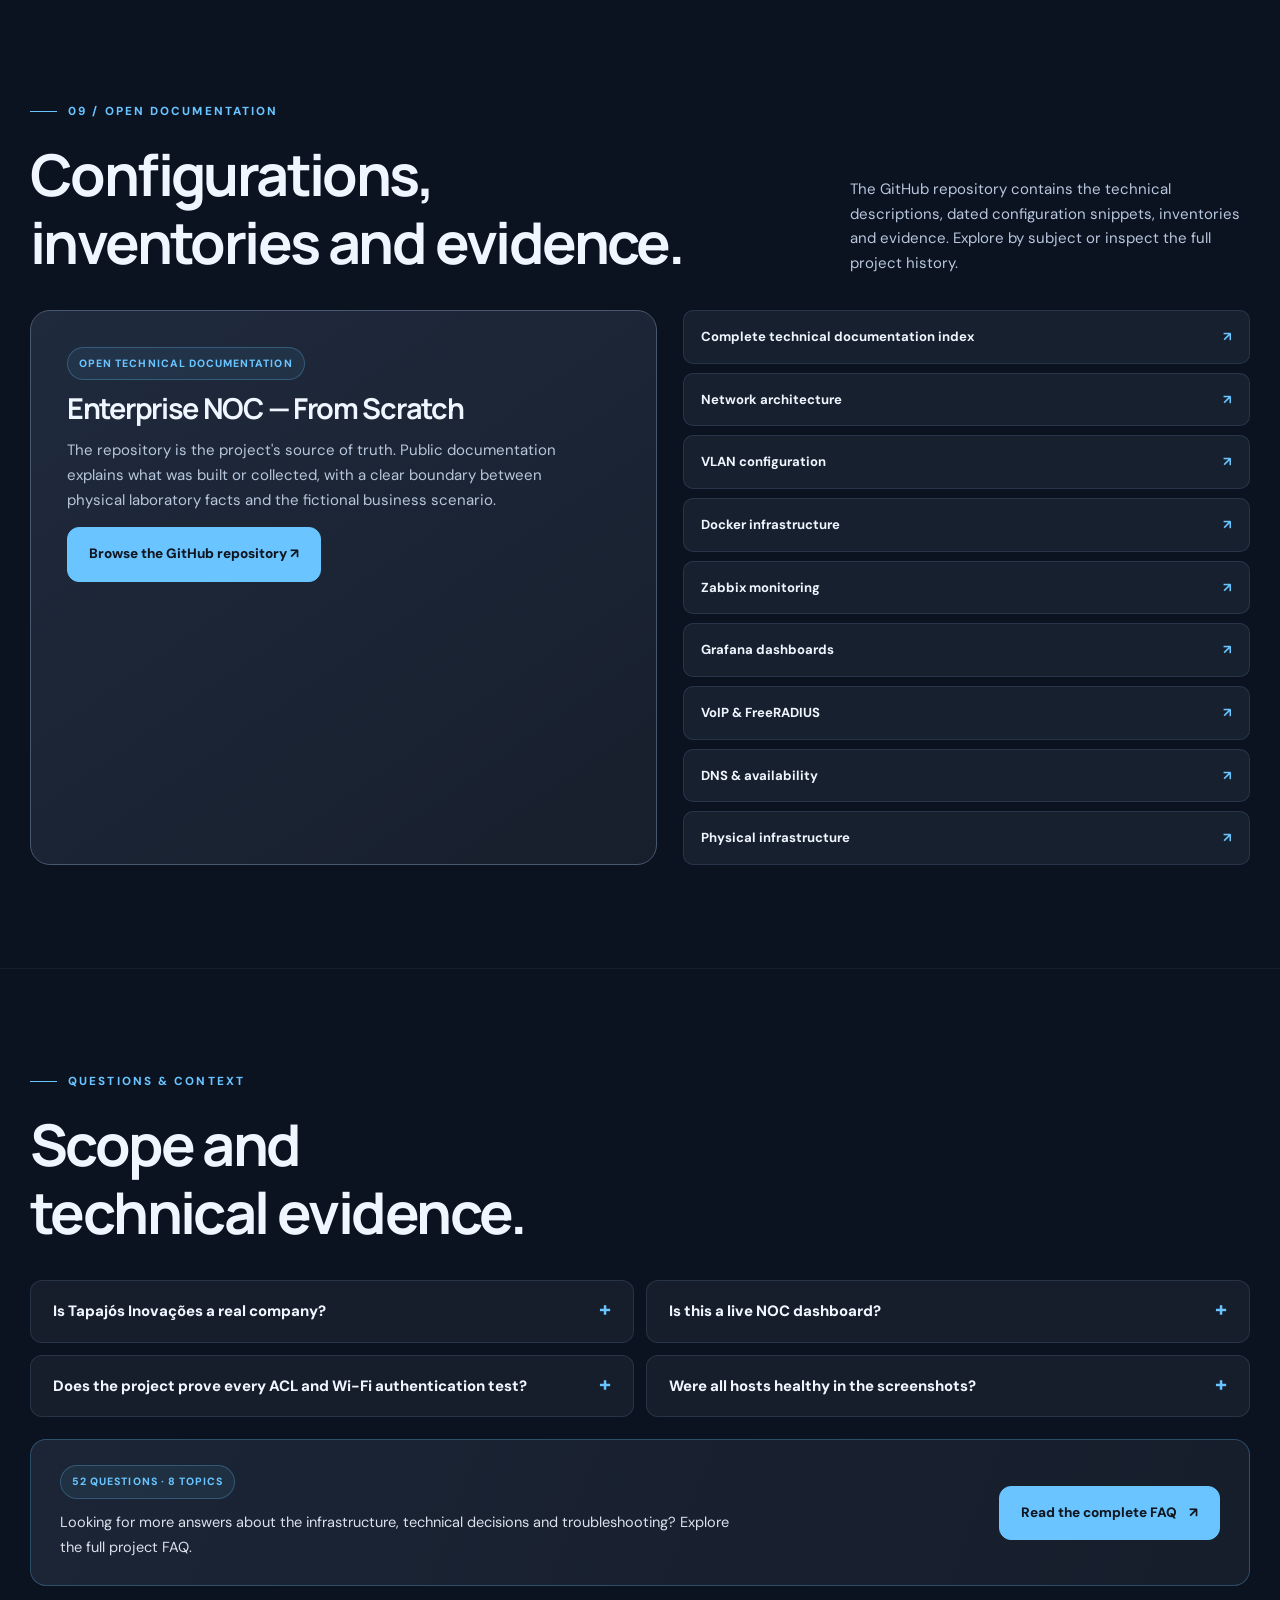
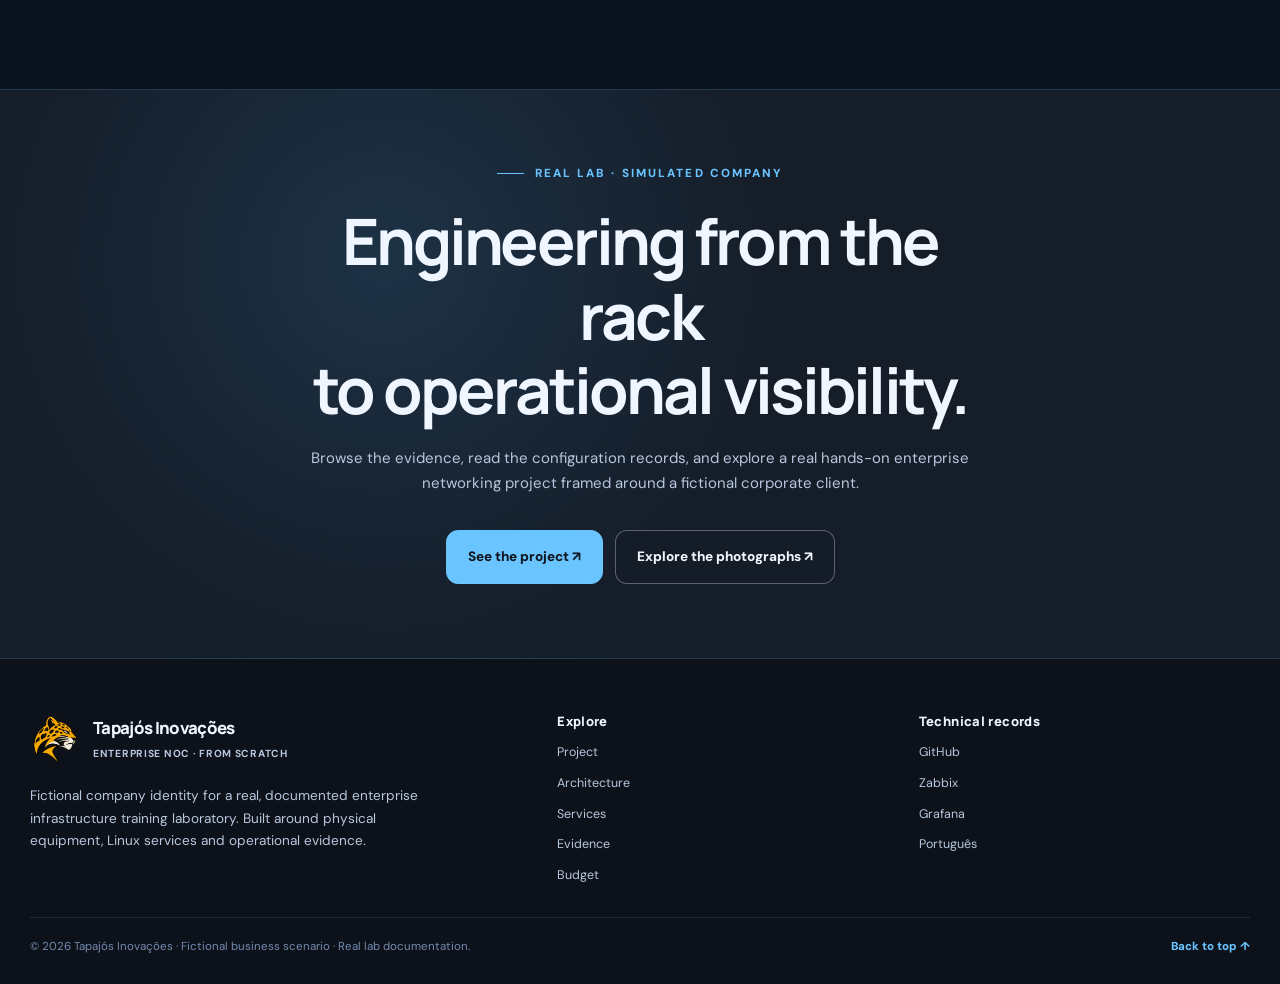
==== commit d2a13a0e: "fix(site): repair bilingual cost links and gallery accessibility" ====
--- a/docs/index.html
+++ b/docs/index.html
@@ -85,7 +85,7 @@
 </div></section>
 <section class="section" id="evidence"><div class="wrap">
 <div class="section-head reveal"><div><div class="kicker eyebrow">04 / REAL EVIDENCE</div><h2>Physical equipment.<br>Recorded evidence.</h2></div><p>Photographs and screenshots collected from the physical lab. Filter by subject and open any item for a larger view. Every image remains linked to the original project asset.</p></div>
-<div class="gallery-controls" role="group" aria-label="Photographs and screenshots collecte"><button class="filter" type="button" data-filter="all" aria-pressed="true">All evidence</button>
+<div class="gallery-controls" role="group" aria-label="Filter photographs and screenshots"><button class="filter" type="button" data-filter="all" aria-pressed="true">All evidence</button>
 <button class="filter" type="button" data-filter="physical" aria-pressed="false">Physical</button>
 <button class="filter" type="button" data-filter="docker" aria-pressed="false">Containers</button>
 <button class="filter" type="button" data-filter="monitoring" aria-pressed="false">Monitoring</button>
@@ -116,7 +116,7 @@
 <button class="photo" type="button" data-category="endpoints" data-title="Accounting — Hardware inventory" data-note="Windows workstation evidence" aria-label="View: Accounting — Hardware inventory"><span class="photo-media"><img loading="lazy" decoding="async" src="assets/images/endpoints/accounting-02-hardware.png" alt="Accounting — Hardware inventory" width="600" height="420"></span><span class="photo-info"><em>Endpoints</em><strong>Accounting — Hardware inventory</strong><small>Windows workstation evidence · 06.11.2026</small></span></button>
 <button class="photo" type="button" data-category="endpoints" data-title="Finance — Hardware inventory" data-note="Windows workstation evidence" aria-label="View: Finance — Hardware inventory"><span class="photo-media"><img loading="lazy" decoding="async" src="assets/images/endpoints/finance-01-hardware.png" alt="Finance — Hardware inventory" width="600" height="420"></span><span class="photo-info"><em>Endpoints</em><strong>Finance — Hardware inventory</strong><small>Windows workstation evidence · 06.11.2026</small></span></button>
 <button class="photo" type="button" data-category="endpoints" data-title="Sales — Hardware inventory" data-note="Windows workstation evidence" aria-label="View: Sales — Hardware inventory"><span class="photo-media"><img loading="lazy" decoding="async" src="assets/images/endpoints/sales-01-hardware.png" alt="Sales — Hardware inventory" width="600" height="420"></span><span class="photo-info"><em>Endpoints</em><strong>Sales — Hardware inventory</strong><small>Windows workstation evidence · 06.11.2026</small></span></button></div>
-<div class="gallery-bottom"><p><b data-count>25</b> images in current view · Images are historical, mostly from November 6, 2026. A screenshot is evidence of what was visible at collection time, not a live feed.</p><span class="chip">REAL LAB RECORD</span></div>
+<div class="gallery-bottom"><p><span role="status" aria-live="polite" aria-atomic="true"><b data-count>25</b> images in current view</span> · Images are historical, mostly from November 6, 2026. A screenshot is evidence of what was visible at collection time, not a live feed.</p><span class="chip">REAL LAB RECORD</span></div>
 </div></section>
 <section class="section" id="cabling"><div class="wrap">
 <div class="section-head reveal"><div><div class="kicker eyebrow">05 / CABLING STANDARD</div><h2>Physical network.<br>Precision in every pin.</h2></div></div>
